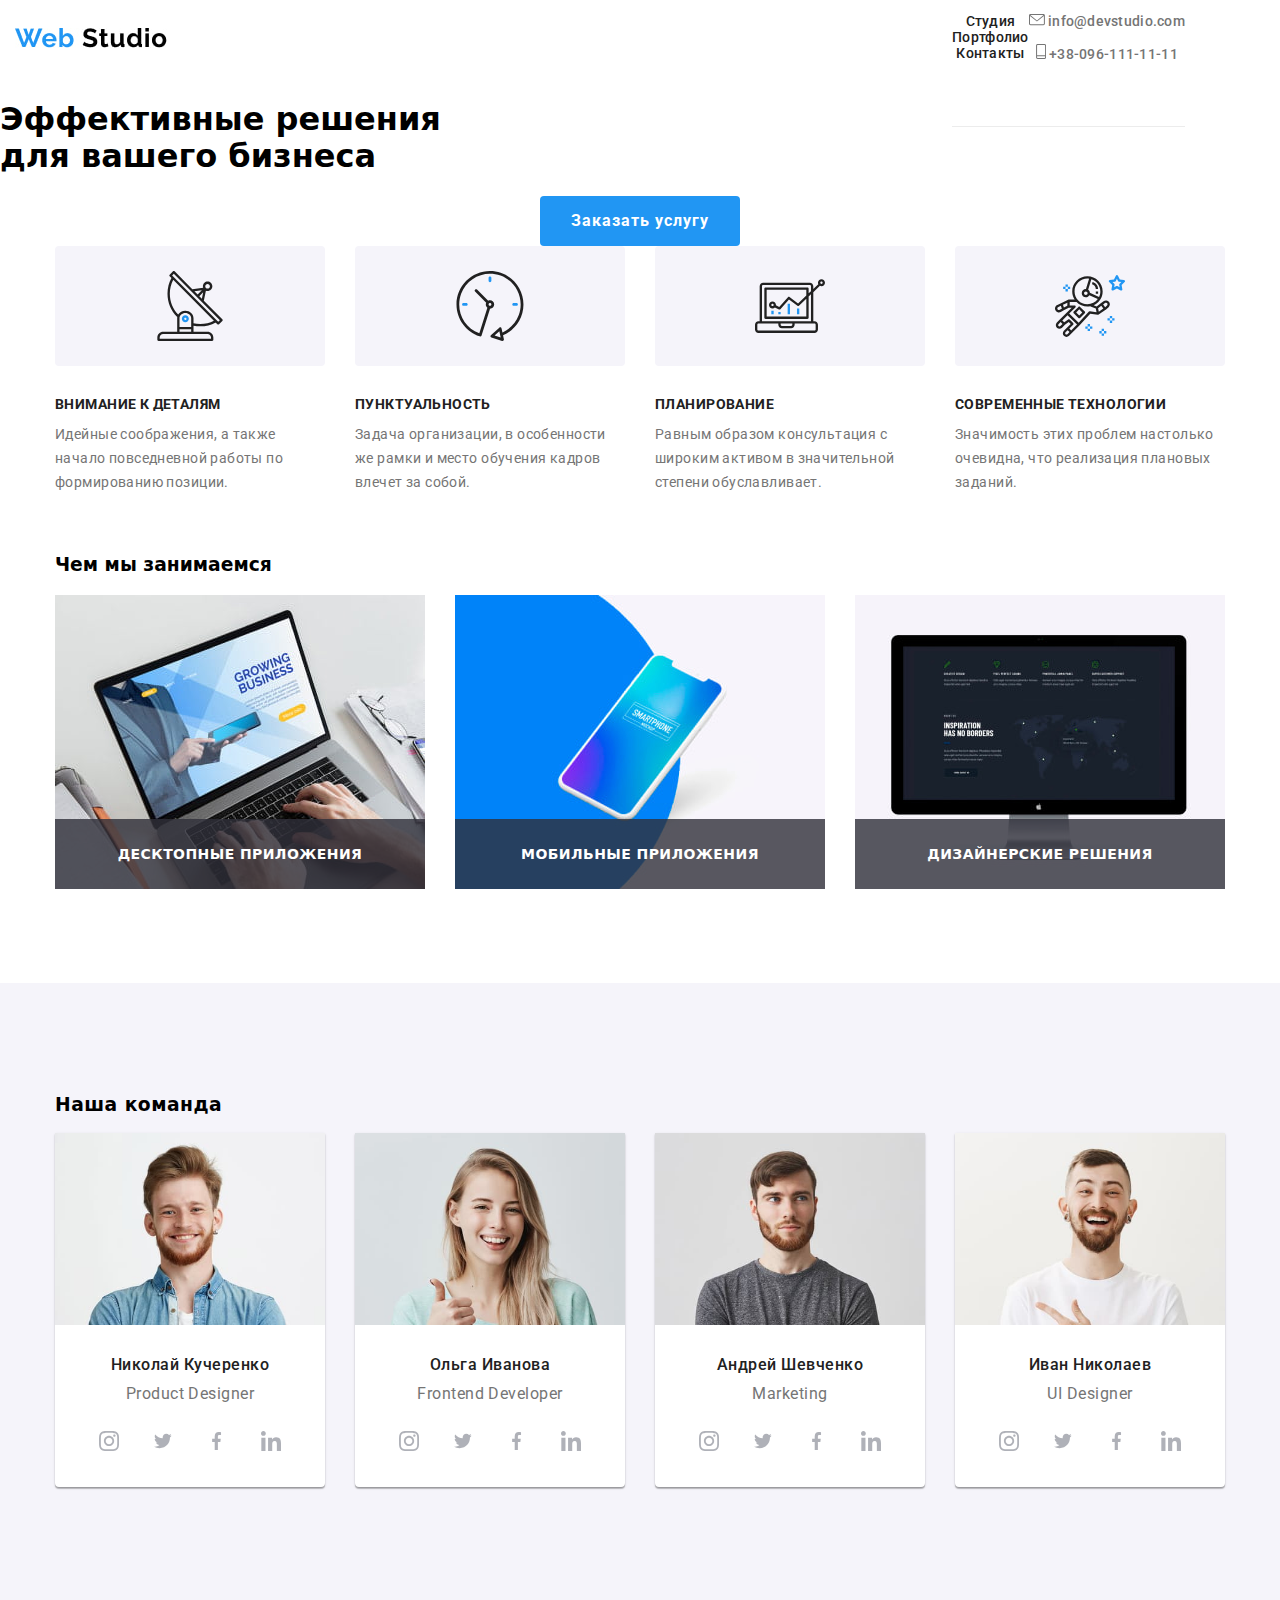
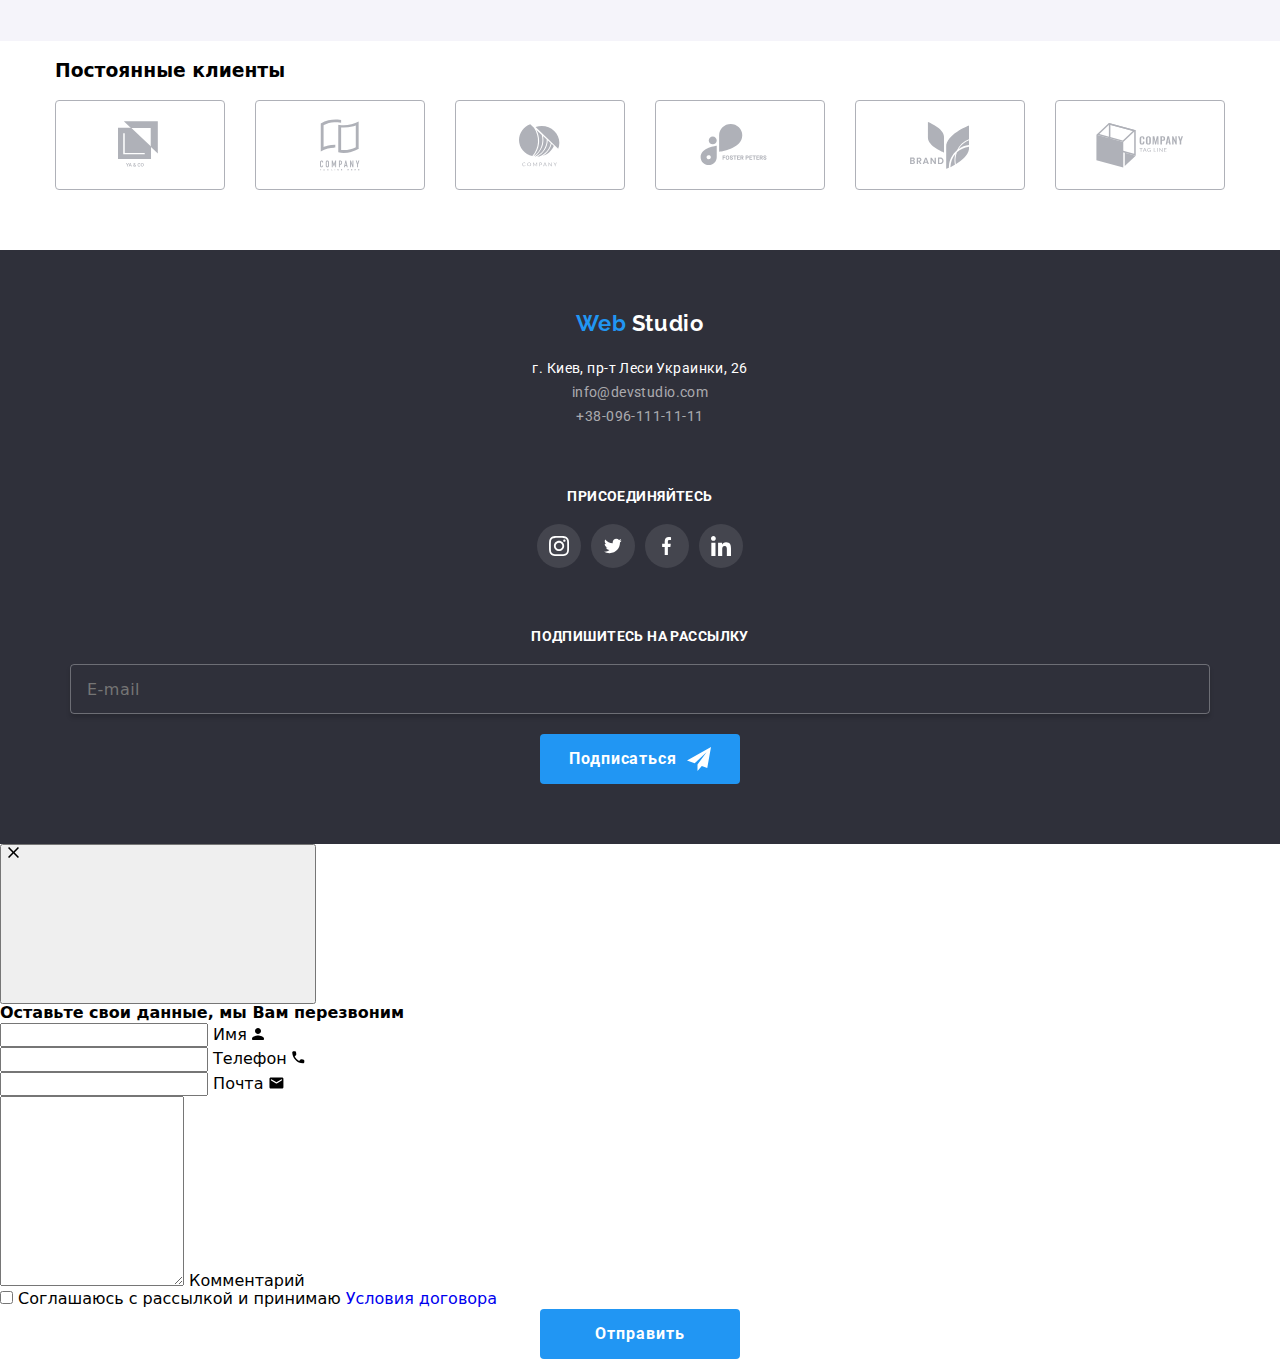
==== index.html @ aab023a5 "скачала и оптимизировала картинки, помучалась над мобильной версией" ====
<!DOCTYPE html>
<html lang="en-ru">
  <head>
    <meta charset="UTF-8" />
    <meta name="viewport" content="width=device-width, initial-scale=1.0" />
    <title>Document</title>
    <link href="https://fonts.googleapis.com/css2?family=Raleway:wght@700&family=Roboto:wght@400;500;700;900&display=swap" rel="stylesheet" />
    <link rel="stylesheet" href="https://cdnjs.cloudflare.com/ajax/libs/modern-normalize/0.7.0/modern-normalize.min.css" />

    <!-- <link rel="stylesheet" href="./css/styles.css" /> -->
    <link rel="stylesheet" href="./css/main.min.css" />
    <link rel="stylesheet" href="./images/sprite.svg" />
  </head>

  <body>
    <header class="header">
      <div class="header-container">
        <a href="#"><img src="./images/WebStudio.jpg" class="logo-link" alt="Web Studio" /></a>

        <button type="button" class="mobile-menu-button" aria-expanded="false" aria-controls="nav-address-container" data-menu-button>
          <svg width="40" height="40" aria-label="Переключатель мобильного меню">
            <use class="icon-menu" href="./images/sprite.svg#icon-menu"></use>
            <use class="icon-cross" href="./images/sprite.svg#icon-cross"></use>
          </svg>
        </button>

        <div class="nav-address-container" id="nav-address-container" data-menu>
          <nav class="site-nav-container">
            <ul class="site-nav-list">
              <li class="site-nav-item"><a href="./index.html" class="site-nav-link">Студия</a></li>
              <li class="site-nav-item"><a href="./portfolio.html" class="site-nav-link">Портфолио</a></li>
              <li class="site-nav-item"><a href="#" class="site-nav-link">Контакты</a></li>
            </ul>
          </nav>

          <address class="header-address-container">
            <ul class="header-address-list">
              <li class="header-address-item">
                <a class="header-address-link" href="#mailto:info@devstudio.com">
                  <svg class="header-address-icon envelope" width="16px" height="12px">
                    <use href="./images/sprite.svg#icon-envelope"></use>
                  </svg>
                  info@devstudio.com
                </a>
              </li>
              <li class="header-address-item">
                <a class="header-address-link" href="#tel:+380961111111">
                  <svg class="header-address-icon phone" width="10px" height="15px">
                    <use href="./images/sprite.svg#icon-phone"></use>
                  </svg>
                  +38-096-111-11-11
                </a>
              </li>
            </ul>
          </address>
        </div>
      </div>
    </header>

    <main>
      <section class="hero-section">
        <div class="hero-container">
          <h1 class="hero-title" lang="ru">
            Эффективные решения <br />
            для вашего бизнеса
          </h1>
          <button class="order-button" type="button" data-modal-open>Заказать услугу</button>
        </div>
      </section>

      <section class="features-section">
        <div class="features-container">
          <ul class="features-list">
            <!-- <li class="feachers-item icon-antenna"> -->
            <li class="feachers-item">
              <div class="feachers-icon-container">
                <svg class="feachers-icon">
                  <use class="feachers-svg" href="./images/sprite.svg#icon-antenna"></use>
                </svg>
              </div>
              <h2 class="features-title">Внимание к деталям</h2>
              <p class="features-text">
                Идейные соображения, а также начало повседневной работы по формированию позиции.
              </p>
            </li>

            <!-- <li class="feachers-item icon-clock"> -->
            <li class="feachers-item">
              <div class="feachers-icon-container">
                <svg class="feachers-icon">
                  <use class="feachers-svg" href="./images/sprite.svg#icon-clock"></use>
                </svg>
              </div>
              <h2 class="features-title">Пунктуальность</h2>
              <p class="features-text">
                Задача организации, в особенности же рамки и место обучения кадров влечет за собой.
              </p>
            </li>

            <!-- <li class="feachers-item icon-diagram"> -->
            <li class="feachers-item">
              <div class="feachers-icon-container">
                <svg class="feachers-icon">
                  <use class="feachers-svg" href="./images/sprite.svg#icon-diagram"></use>
                </svg>
              </div>
              <h2 class="features-title">Планирование</h2>
              <p class="features-text">
                Равным образом консультация с широким активом в значительной степени обуславливает.
              </p>
            </li>

            <!-- <li class="feachers-item icon-astronaut"> -->
            <li class="feachers-item">
              <div class="feachers-icon-container">
                <svg class="feachers-icon">
                  <use class="feachers-svg" href="./images/sprite.svg#icon-astronaut"></use>
                </svg>
              </div>
              <h2 class="features-title">Современные технологии</h2>
              <p class="features-text">
                Значимость этих проблем настолько очевидна, что реализация плановых заданий.
              </p>
            </li>
          </ul>
        </div>
      </section>

      <section class="doings-section">
        <div class="doings-container">
          <h3 class="page-title">Чем мы занимаемся</h3>
          <ul class="doings-list">
            <li class="doings-card">
              <img class="doings-image" src="./images/desctope.jpg" alt="" width="370" height="294" />
              <h4 class="doings-text">Десктопные приложения</h4>
            </li>

            <li class="doings-card">
              <img class="doings-image" src="./images/mobile.jpg" alt="" width="370" height="294" />
              <h4 class="doings-text">Мобильные приложения</h4>
            </li>

            <li class="doings-card">
              <img class="doings-image" src="./images/designer.jpg" alt="" width="370" height="294" />
              <h4 class="doings-text">Дизайнерские решения</h4>
            </li>
          </ul>
        </div>
      </section>

      <section class="team-section">
        <div class="team-container">
          <h3 class="page-title">Наша команда</h3>

          <ul class="team-list">
            <li class="emploee-card">
              <img
                class="emploee-image"
                srcset="./images/John-mobile1x.jpg 1x, ./images/John-mobile2x.jpg 2x"
                src="./images/John-mobile1x.jpg"
                alt="John_Smith"
              />
              <h4 class="emploee-name">Николай Кучеренко</h4>
              <p class="emploee-position">Product Designer</p>

              <ul class="emploee-social-list">
                <li class="emploee-social-item">
                  <a class="emploee-social-link" href="#">
                    <svg class="emploee-social-icon" width="20px" height="20px">
                      <use href="./images/sprite.svg#icon-instagram"></use>
                    </svg>
                  </a>
                </li>

                <li class="emploee-social-item">
                  <a class="emploee-social-link" href="#">
                    <svg class="emploee-social-icon" width="20px" height="16px">
                      <use href="./images/sprite.svg#icon-twitter"></use>
                    </svg>
                  </a>
                </li>

                <li class="emploee-social-item">
                  <a class="emploee-social-link" href="#">
                    <svg class="emploee-social-icon" width="10px" height="20px">
                      <use href="./images/sprite.svg#icon-facebook"></use>
                    </svg>
                  </a>
                </li>

                <li class="emploee-social-item">
                  <a class="emploee-social-link" href="#">
                    <svg class="emploee-social-icon" width="20px" height="20px">
                      <use href="./images/sprite.svg#icon-linkedin"></use>
                    </svg>
                  </a>
                </li>
              </ul>
            </li>

            <li class="emploee-card">
              <img
                class="emploee-image"
                srcset="./images/Marta-mobile1x.jpg 1x, ./images/Marta-mobile2x.jpg 2x"
                src="./images/Marta-mobile1x.jpg"
                alt="Marta_Stewart"
              />
              <h4 class="emploee-name">Ольга Иванова</h4>
              <p class="emploee-position">Frontend Developer</p>

              <ul class="emploee-social-list">
                <li class="emploee-social-item">
                  <a class="emploee-social-link" href="#">
                    <svg class="emploee-social-icon" width="20px" height="20px">
                      <use href="./images/sprite.svg#icon-instagram"></use>
                    </svg>
                  </a>
                </li>

                <li class="emploee-social-item">
                  <a class="emploee-social-link" href="#">
                    <svg class="emploee-social-icon" width="20px" height="16px">
                      <use href="./images/sprite.svg#icon-twitter"></use>
                    </svg>
                  </a>
                </li>

                <li class="emploee-social-item">
                  <a class="emploee-social-link" href="#">
                    <svg class="emploee-social-icon" width="10px" height="20px">
                      <use href="./images/sprite.svg#icon-facebook"></use>
                    </svg>
                  </a>
                </li>

                <li class="emploee-social-item">
                  <a class="emploee-social-link" href="#">
                    <svg class="emploee-social-icon" width="20px" height="20px">
                      <use href="./images/sprite.svg#icon-linkedin"></use>
                    </svg>
                  </a>
                </li>
              </ul>
            </li>

            <li class="emploee-card">
              <img
                class="emploee-image"
                srcset="./images/Robert-mobile1x.jpg 1x, ./images/Robert-mobile2x.jpg 2x"
                src="./images/Robert-mobile1x.jpg"
                alt="Robert_Jakis"
              />
              <h4 class="emploee-name">Андрей Шевченко</h4>
              <p class="emploee-position">Marketing</p>

              <ul class="emploee-social-list">
                <li class="emploee-social-item">
                  <a class="emploee-social-link" href="#">
                    <svg class="emploee-social-icon" width="20px" height="20px">
                      <use href="./images/sprite.svg#icon-instagram"></use>
                    </svg>
                  </a>
                </li>

                <li class="emploee-social-item">
                  <a class="emploee-social-link" href="#">
                    <svg class="emploee-social-icon" width="20px" height="16px">
                      <use href="./images/sprite.svg#icon-twitter"></use>
                    </svg>
                  </a>
                </li>

                <li class="emploee-social-item">
                  <a class="emploee-social-link" href="#">
                    <svg class="emploee-social-icon" width="10px" height="20px">
                      <use href="./images/sprite.svg#icon-facebook"></use>
                    </svg>
                  </a>
                </li>

                <li class="emploee-social-item">
                  <a class="emploee-social-link" href="#">
                    <svg class="emploee-social-icon" width="20px" height="20px">
                      <use href="./images/sprite.svg#icon-linkedin"></use>
                    </svg>
                  </a>
                </li>
              </ul>
            </li>

            <li class="emploee-card">
              <img
                class="emploee-image"
                srcset="./images/Martin-mobile1x.jpg 1x, ./images/Martin-mobile2x.jpg 2x"
                src="./images/Martin-mobile1x.jpg"
                alt="Martin_Doe"
              />
              <h4 class="emploee-name">Иван Николаев</h4>
              <p class="emploee-position">UI Designer</p>

              <ul class="emploee-social-list">
                <li class="emploee-social-item">
                  <a class="emploee-social-link" href="#">
                    <svg class="emploee-social-icon" width="20px" height="20px">
                      <use href="./images/sprite.svg#icon-instagram"></use>
                    </svg>
                  </a>
                </li>

                <li class="emploee-social-item">
                  <a class="emploee-social-link" href="#">
                    <svg class="emploee-social-icon" width="20px" height="16px">
                      <use href="./images/sprite.svg#icon-twitter"></use>
                    </svg>
                  </a>
                </li>

                <li class="emploee-social-item">
                  <a class="emploee-social-link" href="#">
                    <svg class="emploee-social-icon" width="10px" height="20px">
                      <use href="./images/sprite.svg#icon-facebook"></use>
                    </svg>
                  </a>
                </li>

                <li class="emploee-social-item">
                  <a class="emploee-social-link" href="#">
                    <svg class="emploee-social-icon" width="20px" height="20px">
                      <use href="./images/sprite.svg#icon-linkedin"></use>
                    </svg>
                  </a>
                </li>
              </ul>
            </li>
          </ul>
        </div>
      </section>

      <section class="customers-section">
        <div class="customers-container">
          <h3 class="page-title">Постоянные клиенты</h3>

          <ul class="customers-list">
            <li class="customers-item">
              <a class="customers-link" href="">
                <svg class="customers-icon" width="44px" height="49px">
                  <use href="./images/sprite.svg#icon-logo1"></use>
                </svg>
              </a>
            </li>

            <li class="customers-item">
              <a class="customers-link" href="">
                <svg class="customers-icon" width="40px" height="52px">
                  <use href="./images/sprite.svg#icon-logo2"></use>
                </svg>
              </a>
            </li>

            <li class="customers-item">
              <a class="customers-link" href="">
                <svg class="customers-icon" width="41px" height="43px">
                  <use href="./images/sprite.svg#icon-logo3"></use>
                </svg>
              </a>
            </li>

            <li class="customers-item">
              <a class="customers-link" href="">
                <svg class="customers-icon" width="80px" height="42px">
                  <use href="./images/sprite.svg#icon-logo4"></use>
                </svg>
              </a>
            </li>

            <li class="customers-item">
              <a class="customers-link" href="">
                <svg class="customers-icon" width="59px" height="47px">
                  <use href="./images/sprite.svg#icon-logo5"></use>
                </svg>
              </a>
            </li>

            <li class="customers-item">
              <a class="customers-link" href="">
                <svg class="customers-icon" width="88px" height="45px">
                  <use href="./images/sprite.svg#icon-logo6"></use>
                </svg>
              </a>
            </li>
          </ul>
        </div>
      </section>
    </main>

    <footer class="footer-section">
      <div class="footer-container">
        <div class="footer-logo">
          <span class="web-footer">Web</span>
          <span class="studio-footer">Studio</span>
        </div>

        <address class="footer-address">
          <ul class="footer-address-container">
            <li footer-address-item><span class="location"> г. Киев, пр-т Леси Украинки, 26 </span></li>
            <li footer-address-item><a class="footer-address-link" href="#mailto:info@devstudio.com">info@devstudio.com</a></li>
            <li footer-address-item><a class="footer-address-link" href="#tel:+380961111111">+38-096-111-11-11</a></li>
          </ul>
        </address>

        <div class="join-us-container">
          <p class="join-text">Присоединяйтесь</p>

          <ul class="join-social-list">
            <li class="join-social-item">
              <a class="join-social-link" href="#">
                <svg class="join-social-icon" width="20px" height="20px">
                  <use href="./images/sprite.svg#icon-instagram"></use>
                </svg>
              </a>
            </li>

            <li class="join-social-item">
              <a class="join-social-link" href="#">
                <svg class="join-social-icon" width="20px" height="16px">
                  <use href="./images/sprite.svg#icon-twitter"></use>
                </svg>
              </a>
            </li>

            <li class="join-social-item">
              <a class="join-social-link" href="#">
                <svg class="join-social-icon" width="10px" height="20px">
                  <use href="./images/sprite.svg#icon-facebook"></use>
                </svg>
              </a>
            </li>

            <li class="join-social-item">
              <a class="join-social-link" href="#">
                <svg class="join-social-icon" width="20px" height="20px">
                  <use href="./images/sprite.svg#icon-linkedin"></use>
                </svg>
              </a>
            </li>
          </ul>
        </div>

        <form class="subscribe-form">
          <p class="subscribe-text">Подпишитесь на рассылку</p>
          <div class="subscribe-container">
            <input class="subscribe-input" type="email" name="mail" placeholder="E-mail" />
            <button class="subscribe-button" type="submit">
              Подписаться
              <svg class="icon-send" width="24px" height="24px">
                <use href="./images/sprite.svg#icon-iconsend"></use>
              </svg>
            </button>
          </div>
        </form>
      </div>
    </footer>

    <div class="backdrop is-hidden" data-modal>
      <form class="popup">
        <button class="popup-close" data-modal-close>
          <svg class="popup-close-icon">
            <use href="./images/sprite.svg#icon-close-black"></use>
          </svg>
        </button>

        <div class="popup-title"><b>Оставьте свои данные, мы Вам перезвоним</b></div>

        <div class="popup-field">
          <!-- for="name" для id="name" -->
          <input class="popup-field-input" type="text" name="name" id="name" placeholder=" " />
          <label class="popup-field-label" for="name">Имя</label>

          <svg class="popup-icon" version="1.1" xmlns="http://www.w3.org/2000/svg" width="12" height="12" viewBox="0 0 32 32">
            <title>person</title>
            <path
              d="M16 16c4.418 0 8-3.582 8-8s-3.582-8-8-8v0c-4.418 0-8 3.582-8 8s3.582 8 8 8v0zM16 20c-5.339 0-16 2.68-16 8v2c0 1.099 0.901 2 2 2h28c1.099 0 2-0.901 2-2v-2c0-5.32-10.661-8-16-8z"
            ></path>
          </svg>
        </div>

        <div class="popup-field">
          <input class="popup-field-input" type="tel" name="telephone" id="telephone" placeholder=" " />
          <label class="popup-field-label" for="telephone">Телефон</label>

          <svg class="popup-icon" version="1.1" xmlns="http://www.w3.org/2000/svg" width="13" height="13" viewBox="0 0 32 32">
            <title>telephone</title>
            <path
              d="M27.419 20.853l-4.201-0.48c-0.116-0.014-0.25-0.023-0.385-0.023-0.909 0-1.732 0.369-2.328 0.964l-3.045 3.045c-4.718-2.435-8.467-6.185-10.835-10.764l-0.065-0.139 3.063-3.056c0.597-0.596 0.966-1.42 0.966-2.33 0-0.135-0.008-0.268-0.024-0.399l0.002 0.016-0.48-4.169c-0.199-1.655-1.595-2.926-3.287-2.926-0.001 0-0.003 0-0.004 0h-2.864c-1.87-0.005-3.424 1.55-3.31 3.417 0.878 14.126 12.174 25.408 26.286 26.286 1.867 0.114 3.424-1.44 3.424-3.31v-2.862c0-0.005 0-0.010 0-0.016 0-1.681-1.266-3.067-2.897-3.256l-0.015-0.001z"
            ></path>
          </svg>
        </div>

        <div class="popup-field">
          <input class="popup-field-input" type="email" name="mail" id="mail" placeholder=" " />
          <label class="popup-field-label" for="mail">Почта</label>

          <svg class="popup-icon" version="1.1" xmlns="http://www.w3.org/2000/svg" width="15" height="12" viewBox="0 0 43 32">
            <title>post</title>
            <path
              d="M37.333 0h-32c-2.2 0-3.981 1.8-3.981 4l-0.019 24c0 2.2 1.8 4 4 4h32c2.2 0 4-1.8 4-4v-24c0-2.2-1.8-4-4-4zM36.533 8.501l-14.139 8.837c-0.302 0.188-0.668 0.3-1.060 0.3s-0.758-0.112-1.069-0.305l0.009 0.005-14.141-8.84c-0.503-0.301-0.835-0.843-0.835-1.463 0-0.938 0.761-1.699 1.699-1.699 0.349 0 0.673 0.105 0.943 0.285l-0.006-0.004 13.4 8.381 13.4-8.381c0.264-0.176 0.588-0.282 0.937-0.282 0.938 0 1.699 0.761 1.699 1.699 0 0.62-0.332 1.162-0.828 1.459l-0.008 0.004z"
            ></path>
          </svg>
        </div>

        <div class="popup-field">
          <textarea class="popup-field-textarea" name="comment" id="comment" rows="10" placeholder=" "></textarea>
          <label class="textarea-field-label" for="comment">Комментарий</label>
        </div>

        <!-- 
          <div class="accept-conditions">
            <input class="accept-conditions-box" type="checkbox" name="accept-mailing" id="popup-checkbox" />
            <label class="accept-conditions-text" for="popup-checkbox">Соглашаюсь с рассылкой и принимаю <a class="conditions-text" href="#">Условия договора</a></label>
          </div>
           -->

        <div class="accept-conditions">
          <label class="accept-conditions-checkbox">
            <input class="accept-conditions-box visually-hidden" type="checkbox" name="accept-mailing" />
            <span class="accept-conditions-text">Соглашаюсь с рассылкой и принимаю</span>
            <a class="conditions-text" href="#">Условия договора</a>
          </label>
        </div>

        <button class="popup-send-button" type="submit" data-modal-close>Отправить</button>
      </form>
    </div>

    <script src="./js/modal.js"></script>
    <script src="./js/menu.js"></script>
  </body>
</html>
---- css/styles.css ----
:root {
  --title-text-color: #212121;
  --primary-text-color: #757575;
  --aditional-text-color: #ffffff;
  --accent-color: #2196f3;
  --section-background-color: #f5f4fa;
  --icon-color: #afb1b8;
  --doings-bacground-color: rgba(47, 48, 58, 0.8);
  --portfolio-bacground-color: rgba(33, 150, 243, 0.9);

  --font-main: Roboto, sans-serif;
  --logo-font: Raleway, sans-serif;
}

body {
  align-items: center;
  justify-content: center;
}

main {
  font-family: var(--font-main);
}

ul {
  list-style: none;
  text-decoration-line: none;
  padding: 0px;
  margin: 0px;
}

a {
  margin: 0px;

  text-decoration-line: none;
  text-decoration: none;
  color: var(--aditional-text-color);
}

h1,
h2,
h3,
h4,
h5,
h6 {
  margin: 0px;
}

p {
  margin: 0px;
}

.visually-hidden {
  position: absolute;
  width: 1px;
  height: 1px;
  margin: -1px;
  border: 0px;
  padding: 0px;
  clip: rect(0 0 0 0);
  overflow: hidden;
}

/* top line, header */

/* .header { */
  /* font-family: var(--font-main); */
  /* font-style: normal; */
  /* font-weight: 500; */
  /* font-size: 14px; */
  /* line-height: 16px; */
  /* letter-spacing: 0.02em; */
/* } */

/* временно, пока не узнаю, как подчеркивание ставить*/
.portfolio {
  outline: 1px solid var(--section-background-color);
}

/* .header-container { */
  /* width: 1200px; */
  /* height: 80px; */
/*  */
  /* display: flex; */
  /* align-items: center; */
/*  */
  /* margin-bottom: 0px; */
  /* margin-left: auto; */
  /* margin-right: auto; */
/*  */
  /* padding-left: 15px; */
  /* padding-right: 15px; */
/* } */

/* .logo-link { */
  /* display: flex; */
/*  */
  /* padding-top: 24px; */
  /* padding-bottom: 25px; */
/* } */
/*  */
/* .site-nav { */
  /* display: flex; */
/*  */
  /* margin-left: 85px; */
/* } */

/* .site-nav .site-nav-item + .site-nav-item { */
  /* margin-left: 50px; */
/* } */

/* -----ещё можно было сделать так:-----
.site-nav .site-nav-item:not(:last-child) {
  margin-right: 50px;
}
-----или так:-----
.site-nav-item {
margin-right: 50px;
}
.site-nav .site-nav-item:last-child {
  margin-right: 0px;
}
*/

/* .site-nav .site-nav-link { */
  /* display: flex; */
/*  */
  /* padding-top: 32px; */
  /* padding-bottom: 32px; */
/*  */
  /* color: var(--title-text-color); */
  /* text-decoration-line: none; */
/*  */
  /* transition: color 250ms cubic-bezier(0.4, 0, 0.2, 1); */
/* } */
/*  */
/* .site-nav .site-nav-link:hover, */
/* .site-nav .site-nav-link:focus { */
  /* color: var(--accent-color); */
/* } */
/*  */

/* .site-nav .site-nav-link-current { */
  /* position: relative; */
  /* display: flex; */
/*  */
  /* padding-top: 32px; */
  /* padding-bottom: 32px; */
/*  */
  /* color: var(--accent-color); */
  /* text-decoration-line: none; */
  /* transition: color 250ms cubic-bezier(0.4, 0, 0.2, 1); */
/* } */
/*  */
/* .site-nav-link-current::after { */
  /* content: ''; */
/*  */
  /* position: absolute; */
  /* left: 0; */
  /* bottom: 0; */
/*  */
  /* display: block; */
  /* width: 100%; */
  /* height: 4px; */
/*  */
  /* background-color: var(--accent-color); */
  /* border-radius: 2px; */
/*  */
  /* animation-name: current-underline; */
  /* animation-duration: 2s; */
  /* animation-timing-function: ease-in-out; */
  /* animation-iteration-count: 1; */
  /* animation-direction: alternate; */
  /* animation-delay: 0s; */
  /* animation-fill-mode: forwards; */
/*  */
  /* /* можно всё в одной строке указать: */
  /* animation: current-underline 3s ease-in-out 0s infinite normal forwards; */ */
/* } */
/*  */
/* @keyframes current-underline { */
  /* from { */
    /* width: 0%; */
  /* } */
  /* to { */
    /* width: 100%; */
  /* } */
/* } */
/*  */
/* .header-address-container {
  display: flex;

  margin-left: auto;

  padding-top: 32px;
  padding-bottom: 32px;
}

.header-address-list {
  display: flex;
}

.header-address-item {
  display: flex;
  align-items: center;
  justify-content: center;

  margin: 0px;

  font-style: normal;
  font-family: var(--primary-text-color);
}

.header-address-icon .envelope {
  display: flex;
  align-items: center;
  justify-content: center;

  margin-right: 10px;
}

.header-address-icon .phone {
  display: flex;
  align-items: center;
  justify-content: center;

  margin-left: 30px;
  margin-right: 10px;
}


.header-address-link {
  display: flex;
  align-items: center;
  justify-content: center;

  fill: var(--primary-text-color);
  color: var(--primary-text-color);
  text-decoration-line: none;
  font-style: normal;
  cursor: pointer;

  transition: color 250ms cubic-bezier(0.4, 0, 0.2, 1), fill 250ms cubic-bezier(0.4, 0, 0.2, 1);

  /*
  transition-property: color;
  transition-duration: 250ms;
  transition-timing-function: cubic-bezier(0.4, 0, 0.2, 1);
  */
/*    */
/* } */
/*  */
/* .header-address-link:hover, */
/* .header-address-link:focus { */
  /* fill: var(--accent-color); */
  /* color: var(--accent-color); */
/* } */ 

/* main */
/*section order*/
/* 
.hero-section {
  max-width: 1600px;
  min-height: 600px;

  background-image: linear-gradient(to right, rgba(47, 48, 58, 0.8), rgba(47, 48, 58, 0.8)), url(../images/header.jpg);
  background-repeat: no-repeat;
  background-position: center;
  background-size: cover;

  margin-left: auto;
  margin-right: auto;
  margin-bottom: 94px;
} */
/* 
.hero-container {
  width: 1200px;

  display: block;
  align-items: center;
  text-align: center;

  margin-left: auto;
  margin-right: auto;
  margin-top: 0px;
  margin-bottom: 94px;

  padding-top: 200px;
  padding-bottom: 200px;
  padding-left: 15px;
  padding-right: 15px;
} */
/* 
.hero-title {
  margin-top: 0px;
  margin-bottom: 30px;

  color: var(--aditional-text-color);
  font-weight: 900;
  font-size: 44px;
  line-height: 60px;
  letter-spacing: 0.06em;
  text-transform: uppercase;
}

.order-button {
  display: flex;
  align-items: center;
  justify-content: center;

  width: 200px;
  height: 50px;

  margin-left: auto;
  margin-right: auto;

  color: #ffffff;
  background-color: var(--accent-color);
  border-radius: 4px;
  cursor: pointer;
  border-color: transparent;

  font-family: var(--font-main);
  font-style: normal;
  font-weight: bold;
  font-size: 16px;
  line-height: 30px;
  letter-spacing: 0.06em;
  text-decoration: none;
}

.order-button:hover,
.order-button:focus {
  outline: none;
  box-shadow: 0px 4px 4px rgba(0, 0, 0, 0.15);
} */

/*section features*/
/* 
.features-container {
  width: 1200px;

  display: flex;
  align-items: center;
  flex-wrap: wrap;

  margin-left: auto;
  margin-right: auto;
  margin-top: 0px;
  margin-bottom: 94px;

  padding-left: 15px;
  padding-right: 15px;
}

.features-list {
  display: inline-flex;
  flex-wrap: wrap;

  margin-top: 0px;
  margin-bottom: 30px;
}

.features-list .feachers-item + .feachers-item {
  margin-left: 30px;
}

.feachers-item {
  display: block;
  align-items: center;
  width: 270px;
} */
/* 
.feachers-icon-container {
  display: flex;
  align-items: center;
  justify-content: center;

  height: 120px;
  width: 270px;

  margin-top: 0px;
  margin-bottom: 30px;

  border-radius: 4px;
  background-position: center;
  background-color: var(--section-background-color);
}

.feachers-icon {
  width: 70px;
  height: 70px;

  display: flex;
  align-items: center;
  justify-content: center;
  background-color: transparent; */

  /*
  transform: translate3d(0px, 0px, 0px) 5000ms cubic-bezier(.52,.23,.18,.84);
  transition: transform;
  */
/* } */

/*
.feachers-icon:hover {
  transform: translate3d(20px, -20px, 50px);
}
*/

/*
-----Альтернативный способ вставить картинку перед текстом через псевдокласс:----
.feachers-item::before {
  display: block;

  height: 120px;
  width: 270px;

  margin-top: 0px;
  margin-bottom: 30px;

  border-radius: 4px;
  content: '';
  background-size: initial;
  background-repeat: no-repeat;
  background-position: center;
  background-color: var(--section-background-color);
}
.icon-antenna::before {
  background-image: url(../images/1antenna.svg);
}
.icon-clock::before {
  background-image: url(../images/2clock.svg);
}
.icon-diagram::before {
  background-image: url(../images/3diagram.svg);
}
.icon-astronaut::before {
  background-image: url(../images/4astronaut.svg);
}
*/
/* 
.features-title {
  margin-top: 0px;
  margin-bottom: 10px;

  color: var(--title-text-color);
  font-style: normal;
  font-weight: bold;
  font-size: 14px;
  line-height: 16px;
  letter-spacing: 0.03em;
  text-transform: uppercase;
}

.features-text {
  margin: 0px;

  color: var(--primary-text-color);
  font-style: normal;
  font-weight: normal;
  font-size: 14px;
  line-height: 24px;
  letter-spacing: 0.03em;
  /* or 171% */
/* } */ 

/*What we do*/
/* 
.page-title {
  margin-top: 0px;
  margin-bottom: 50px;

  text-align: center;
  color: var(--title-text-color);
  font-style: normal;
  font-weight: bold;
  font-size: 36px;
  line-height: 42px;
  letter-spacing: 0.03em;
} */
/* 
.doings-container {
  width: 1200px;

  align-items: center;

  margin-left: auto;
  margin-right: auto;
  margin-top: 0px;
  margin-bottom: 94px;

  padding-left: 15px;
  padding-right: 15px;
}

.doings-list {
  display: flex;

  margin: 0px;
}

.doings-list .doings-card + .doings-card {
  margin-left: 30px;
} */
/* 
.doings-card {
  position: relative;

  display: flex;
  align-items: center;
  justify-content: center;
}

.doings-image {
  margin: 0px;
}

.doings-text {
  display: flex;
  text-align: center;
  justify-content: center;
  align-items: center;

  position: absolute;
  width: 100%;
  height: 70px;
  bottom: 0%;

  margin: 0px; */

  /* если убрать фиксированную высоту, тогда:
  padding-top: 27px; 
  padding-bottom: 27px; */
/* 
  background-color: var(--doings-bacground-color);
  color: white;

  font-style: normal;
  font-weight: bold;
  font-size: 14px;
  line-height: 16px;
  text-align: center;
  letter-spacing: 0.03em;
  text-transform: uppercase;
} */

/*Our team*/
/* 
.team-section {
  display: flex;
  align-items: center;
  justify-content: center;
  flex-wrap: wrap;

  margin-top: 0px;
  margin-bottom: 94px;

  padding-top: 94px;
  padding-bottom: 94px;

  background-color: #f5f4fa;
} */
/* 
.team-container {
  width: 1200px;

  display: block;
  align-items: center;
  justify-content: center;
  flex-wrap: wrap;

  margin-left: auto;
  margin-right: auto;

  padding-left: 15px;
  padding-right: 15px;

  font-style: normal;
  font-size: 16px;
  line-height: 19px;

  letter-spacing: 0.03em;
} */
/* 
.team-list {
  display: flex;
  align-items: center;
  justify-content: center;

  margin: 0px;
} */
/* 
.emploee-card {
  display: block;
  align-items: center;
  justify-content: center;

  background-color: var(--aditional-text-color);
  border-radius: 0px 0px 4px 4px;
}

.emploee-card:hover,
.emploee-card:focus {
  box-shadow: 0px 2px 1px rgba(0, 0, 0, 0.2), 0px 1px 1px rgba(0, 0, 0, 0.14), 0px 1px 3px rgba(0, 0, 0, 0.12);
} */
/* 
.team-list .emploee-card + .emploee-card {
  margin-left: 30px;
} */
/* 
.emploee-image {
  display: flex;

  margin-top: 0px;
  margin-bottom: 30px;
}

.emploee-name {
  margin-top: 0px;
  margin-bottom: 10px;

  color: var(--title-text-color);
  font-weight: 500;
  text-align: center;
}

.emploee-position {
  margin-top: 0px;
  margin-bottom: 16px;

  color: var(--primary-text-color);
  text-align: center;
  font-weight: normal;
} */

/* .emploee-social {
  display: flex;
  align-items: center;
  justify-content: center;
} */

/*
.emploee-social-link a {
  color: var(--aditional-text-color);
}
*/
/* 
.emploee-social-link {
  width: 44px;
  height: 44px;

  display: flex;
  align-items: center;
  justify-content: center;

  margin-top: 0px;
  margin-bottom: 24px;

  color: var(--primary-text-color);
  border-radius: 50%;

  transition: background-color 250ms cubic-bezier(0.4, 0, 0.2, 1);
}

.emploee-social-link:hover,
.emploee-social-link:focus {
  background-color: var(--accent-color);
}

.emploee-social-link:hover svg,
.emploee-social-link:focus svg {
  fill: var(--aditional-text-color);
} */
/* 
.emploee-social-icon {
  display: flex;
  align-items: center;
  justify-content: center;

  background-color: transparent;
  fill: var(--icon-color);
  transition: fill 250ms cubic-bezier(0.4, 0, 0.2, 1);
}

.emploee-social-item:not(:first-child) {
  margin-left: 10px;
} */

/*Our customers*/
/* 
.customers-container {
  width: 1200px;

  margin-top: 0px;
  margin-bottom: 94px;
  margin-left: auto;
  margin-right: auto;

  padding-left: 15px;
  padding-right: 15px;
}

.customers-list {
  display: flex;
  align-items: center;
  justify-content: center;

  margin: 0px;
}

.customers-link {
  width: 170px;
  height: 90px;

  display: flex;
  align-items: center;
  justify-content: center;

  box-sizing: border-box;
  border-radius: 4px;
  border: 1px solid #afb1b8;

  cursor: pointer;

  transition: border-color 250ms cubic-bezier(0.4, 0, 0.2, 1);
}

.customers-link:hover,
.customers-link:focus {
  border-color: var(--accent-color);
}

.customers-link:hover svg,
.customers-link:focus svg {
  fill: var(--accent-color);
}

.customers-icon {
  display: flex;
  align-items: center;
  justify-content: center;

  fill: var(--icon-color);

  transition: fill 250ms cubic-bezier(0.4, 0, 0.2, 1);
}

.customers-item:not(:first-child) {
  margin-left: 30px;
} */

/*Footer*/
/*Address*/
/* 
footer {
  display: block;
  justify-content: center;
  align-items: center;

  padding-top: 45px;
  padding-bottom: 21px;

  background-color: #2f303a;
}

.footer-container {
  width: 1200px;

  display: flex;
  justify-content: center;
  align-items: center;

  margin-left: auto;
  margin-right: auto;

  padding-left: 15px;
  padding-right: 15px;
} */
/* 
.footer-address-container {
  display: block;
  margin-right: auto;
}

.web-footer {
  color: var(--accent-color);
  font-family: var(--logo-font);
  font-style: normal;
  font-weight: bold;
  font-size: 22px;
  line-height: 26px;
  letter-spacing: 0.03em;
} */
/* 
.studio-footer {
  color: var(--aditional-text-color);
  font-family: var(--logo-font);
  font-style: normal;
  font-weight: bold;
  font-size: 22px;
  line-height: 26px;
  letter-spacing: 0.03em;
} */
/* 
.footer-address {
  font-family: var(--font-main);
  font-style: normal;
  font-weight: normal;
  font-size: 14px;
  line-height: 24px;
  letter-spacing: 0.03em;
} */
/* 
.location {
  color: var(--aditional-text-color);
}

.footer-address-link {
  color: rgba(255, 255, 255, 0.6);
  text-decoration-line: none;
}

.join-us {
  display: block;
}

.join-text {
  margin-top: 0px;
  margin-bottom: 20px;

  color: var(--aditional-text-color);
  font-family: var(--font-main);
  font-style: normal;
  font-weight: bold;
  font-size: 14px;
  line-height: 16px;
  letter-spacing: 0.03em;
  text-transform: uppercase;
}

.join-social-container {
  display: flex;
}

.join-social-container a {
  color: var(--aditional-text-color);
}

.join-social-link {
  width: 44px;
  height: 44px;

  display: flex;
  flex-wrap: wrap;
  align-items: center;
  justify-content: center;

  color: var(--aditional-text-color);
  background-color: rgba(255, 255, 255, 0.1);
  text-decoration-line: none;
  border-radius: 200px;
  cursor: pointer;

  transition: background-color 250ms cubic-bezier(0.4, 0, 0.2, 1);
}

.join-social-link:hover,
.join-social-link:focus {
  background-color: var(--accent-color);
}

.join-social-item:not(:first-child) {
  margin-left: 10px;
}

.join-social-icon {
  display: flex;
  justify-content: center;
  align-items: center;
  fill: var(--aditional-text-color);
}

.subscribe-form {
  margin-left: auto;

  align-items: center;
  justify-content: center;
}

.subscribe-text {
  margin-top: 0px;
  margin-bottom: 20px;

  color: var(--aditional-text-color);
  font-family: var(--font-main);
  font-style: normal;
  font-weight: bold;
  font-size: 14px;
  line-height: 16px;
  letter-spacing: 0.03em;
  text-transform: uppercase;
}

.subscribe-container {
  display: inline-flex;
  align-items: center;
  justify-content: center;
}

.subscribe-input {
  width: 358px;
  height: 50px;

  margin-right: 12px;
  padding: 15px 16px;

  border: 1px solid rgba(255, 255, 255, 0.3);
  box-shadow: 0px 4px 4px rgba(0, 0, 0, 0.15);
  border-radius: 4px;

  font-size: 16px;
  line-height: 20px;
  letter-spacing: 0.03em;
  color: rgba(255, 255, 255, 0.6);

  background-color: transparent;
}

.subscribe-input:focus {
  outline: none;
  background-color: var(--section-background-color);
  border-color: var(--accent-color);
}

.subscribe-button {
  display: flex;
  align-items: center;
  justify-content: center;
  text-align: center;

  width: 200px;
  height: 50px;

  padding: 10px 29px;

  color: #ffffff;
  font-family: var(--font-main);
  font-weight: bold;
  font-size: 16px;
  line-height: 30px;
  letter-spacing: 0.06em;
  text-decoration: none;

  background-color: var(--accent-color);
  border-radius: 4px;
  cursor: pointer;
  border-color: transparent;
}

.subscribe-button:focus {
  outline: none;
}

.icon-send {
  display: flex;
  align-items: center;
  text-align: center;
  justify-content: center;

  margin-left: 10px;
} */

/*
.subscribe-button::after {
  content: "";
  width: 24px;
  height: 24px;

  margin-left: 10px;
  background-image: url(../images/iconsend.png);
  background-size: contain;
}
*/

.backdrop {
  position: fixed;
  top: 0px;
  left: 0px;
  /* ----вместо width: 100%; height: 100%; можно задать :----
  bottom: 0px;
  right: 0px;   */
  width: 100%;
  height: 100%;

  padding: 20px;

  background-color: rgba(0, 0, 0, 0.2);

  opacity: 1;
  transition: opacity 250ms cubic-bezier(0.4, 0, 0.2, 1);
}

.backdrop.is-hidden {
  opacity: 0;
  pointer-events: none; /*при скрытом элементе пропускает все клики через|мимо себя*/
}

.popup {
  position: absolute;
  top: 50%;
  left: 50%;

  /* width: 528px; */

  display: block;
  align-items: center;
  justify-content: center;
  text-align: center;

  padding: 40px;

  background-color: #fff;
  box-shadow: 0px 2px 1px rgba(0, 0, 0, 0.2), 0px 1px 1px rgba(0, 0, 0, 0.14), 0px 1px 3px rgba(0, 0, 0, 0.12);
  border-radius: 4px;

  transform: translate(-50%, -50%) scale(1);
  transition: transform 250ms cubic-bezier(0.4, 0, 0.2, 1);
}

/* когда backdrop спрятан, модальное окно тоже спрятано: */
.backdrop.is-hidden .popup {
  transform: translate(-50%, -50%) scale(0.9);
}

.popup-close {
  position: absolute;
  display: flex;
  align-items: center;
  justify-content: center;

  right: 8px;
  top: 8px;

  width: 30px;
  height: 30px;

  padding: 0px;

  border-radius: 50%;
  border: 1px solid rgba(0, 0, 0, 0.1);
  background-color: white;
  cursor: pointer;
}

/* 
  background-image: url(../images/checkbox-close.svg);
  background-repeat: no-repeat;
  background-position: center;
  background-size: inherit;
*/

.popup-close-icon {
  position: absolute;
  display: block;

  width: 11px;
  height: 11px;

  fill: #212121;
}

.popup-close-icon:hover,
.popup-close-icon:focus {
  fill: var(--accent-color);
}

.popup-close:hover,
.popup-close:focus {
  outline: none;
  box-shadow: 0px 4px 4px rgba(0, 0, 0, 0.15);
}

.popup-title {
  display: flex;
  align-items: center;
  justify-content: center;

  width: 100%;

  margin-bottom: 30px;

  font-family: var(--font-main);
  color: var(--title-text-color);
  font-weight: bold;
  font-size: 20px;
  line-height: 23px;
  text-align: center;
  letter-spacing: 0.03em;
}

.popup-field {
  position: relative;

  display: flex;
  flex-direction: column;

  margin-bottom: 28px;
}

.popup-field-input {
  position: relative;
  display: flex;

  align-items: center;
  justify-content: center;
  width: 100%;
  height: 40px;

  padding-top: 12px;
  padding-bottom: 12px;
  padding-left: 42px;
  padding-right: 18px;

  border: 1px solid rgba(33, 33, 33, 0.2);
  border-radius: 4px;

  font: inherit;
  cursor: pointer;
}

.popup-field-input:focus {
  outline: none;
  border-color: var(--accent-color);
}

.popup-field-label {
  position: absolute;

  top: 50%;
  left: 0px;

  transform: translateY(-50%) translateX(40px);
  transition: transform 250ms linear;
  cursor: pointer;

  font-family: var(--font-main);
  font-size: 14px;
  line-height: 16px;
  letter-spacing: 0.01em;
  color: #757575;
}

/* выбрать label, который идёт сразу за input, когда у того не показывается placeholder:
(+ стоит, потому что выбираем label, который стоит после input) */

.popup-field-input:focus ~ .popup-field-label,
.popup-field-input:not(:placeholder-shown) ~ .popup-field-label {
  transform: translateY(-40px) translateX(15px);
  color: var(--accent-color);
}

/* .popup-field-input:placeholder-shown {} */

.popup-field-textarea {
  position: relative;
  display: flex;

  align-items: center;
  justify-content: center;
  width: 100%;
  height: 120px;
  resize: none;

  margin-bottom: 20px;
  padding: 12px 16px;

  font-family: var(--font-main);
  font-size: 14px;
  line-height: 16px;
  letter-spacing: 0.01em;

  cursor: pointer;

  border: 1px solid rgba(33, 33, 33, 0.2);
  border-radius: 4px;
}

.popup-field-textarea:focus {
  outline: none;
  border-color: var(--accent-color);
}

.textarea-field-label {
  position: absolute;

  top: 15%;
  left: 0px;

  transform: translateY(-50%) translateX(40px);
  transition: transform 250ms linear;
  cursor: pointer;

  font-family: var(--font-main);
  font-size: 14px;
  line-height: 16px;
  letter-spacing: 0.01em;
  color: #757575;
}

.popup-field-textarea:focus ~ .textarea-field-label,
.popup-field-textarea:not(:placeholder-shown) ~ .textarea-field-label {
  transform: translateY(-40px) translateX(15px);
  color: var(--accent-color);
}

.popup-icon {
  position: absolute;
  left: 19px;
  /* top: 14px; */
  top: 50%;
  transform: translateY(-50%);

  transition: transform 250ms linear;
}

.popup-field-input:focus ~ .popup-icon {
  fill: var(--accent-color);
}

/* ----checkbox---- */

.accept-conditions {
  align-items: center;
  justify-content: center;

  width: 100%;
  margin-bottom: 30px;

  text-align: center;

  cursor: pointer;
}

.accept-conditions-checkbox,
.accept-conditions-text,
.conditions-text {
  display: inline-flex;
  align-items: center;
  text-align: center;
  justify-content: center;
}

.accept-conditions-box {
  -webkit-appearance: none;
  -moz-appearance: none;
  appearance: none;

  position: absolute;
}

.accept-conditions-box ~ .accept-conditions-text:before {
  content: '';
  display: block;

  width: 16px;
  height: 16px;

  margin-right: 8px;

  border: 2px solid #212121;
  border-radius: 2px;

  flex-shrink: 0;

  transition: all 100ms linear;
}

.accept-conditions-box:checked ~ .accept-conditions-text:before {
  background-color: var(--accent-color);
  border-color: transparent;
  background-image: url(../images/checkbox-Vector.svg);
  background-repeat: no-repeat;
  background-position: center;
  background-size: inherit;
}

.accept-conditions-text {
  display: inline-flex;
  text-align: center;
  align-items: center;
  justify-content: center;

  margin-right: 4px;

  font-family: var(--font-main);
  font-style: normal;
  font-weight: normal;
  font-size: 14px;
  line-height: 24px;
  /* identical to box height, or 171% */
  letter-spacing: 0.03em;
  color: #757575;
}

.conditions-text {
  display: inline-flex;

  color: var(--accent-color);
  text-decoration: underline;

  font-family: var(--font-main);
  font-style: normal;
  font-weight: normal;
  font-size: 14px;
  line-height: 24px;
  /* identical to box height, or 171% */
  letter-spacing: 0.03em;
}

.popup-send {
  display: flex;
  align-items: center;
  justify-content: center;

  width: 200px;
  height: 50px;

  margin-left: auto;
  margin-right: auto;
  padding: 10px 55px;

  color: #ffffff;
  font-family: var(--font-main);
  font-weight: bold;
  font-size: 16px;
  line-height: 30px;
  /* identical to box height, or 187% */
  letter-spacing: 0.06em;

  background-color: var(--accent-color);
  border-radius: 4px;
  cursor: pointer;
  border-color: transparent;
}

.popup-send:focus {
  outline: none;
}

.popup-send:focus,
.popup-send:hover {
  box-shadow: 0px 4px 4px rgba(0, 0, 0, 0.15);
}

/*PORTFOLIO*/
/* 
.buttons-container {
  width: 1200px;

  display: flex;
  align-items: center;
  justify-content: center;

  margin-top: 94px;
  margin-bottom: 50px;
  margin-left: auto;
  margin-right: auto;

  padding-left: 15px;
  padding-right: 15px;
}

.buttons-list {
  display: flex;
}

.portfolio-button {
  display: flex;
  justify-content: center;
  align-items: center;

  margin-left: 8px;
  padding: 6px 22px;

  cursor: pointer;
  border-radius: 4px;
  border: 1px;
  border-color: transparent;

  color: var(--title-text-color);
  background-color: var(--section-background-color);
  text-align: center;
  text-decoration: none;
  font-weight: 500;
  font-size: 16px;
  line-height: 26px;
  letter-spacing: 0.03em;

  transition: background-color 250ms cubic-bezier(0.4, 0, 0.2, 1), color 250ms cubic-bezier(0.4, 0, 0.2, 1);
}

.portfolio-button:hover,
.portfolio-button:focus {
  box-shadow: 0px 4px 4px rgba(0, 0, 0, 0.15);
  color: var(--aditional-text-color);
  background-color: var(--accent-color);
} */
/* 
.portfolio-container {
  width: 1200px;

  display: flex;

  margin-left: auto;
  margin-right: auto;

  padding-left: 15px;
  padding-right: 15px;
  margin-top: 0px;
  margin-bottom: 94px;
}

.portfolio-list {
  display: flex;
  flex-wrap: wrap;
}

.portfolio-card {
  max-width: 370px;

  display: flex;
  align-items: center;

  margin-left: 30px;
  margin-bottom: 30px;

  box-sizing: border-box;
  border: 1px solid #eeeeee;
  background-color: white;
}

.portfolio-card:nth-child(3n + 1) {
  margin-left: 0px;
}

.portfolio-card:nth-last-child(-n + 3) {
  margin-bottom: 0px;
}

.portfolio-card-info {
  text-decoration-line: none;
}

.portfolio-card:hover {
  box-shadow: 1px 4px 6px rgba(0, 0, 0, 0.16), 0px 4px 4px rgba(0, 0, 0, 0.06), 0px 1px 1px rgba(0, 0, 0, 0.12);
}

.portfolio-card-image {
  width: 370px;
  height: 294px;

  margin: 0px;
}

.image-container {
  position: relative;

  display: flex;
  overflow: hidden;

  margin: 0px;
} */
/* 
.portfolio-text-overlay {
  position: absolute;

  display: flex;
  align-items: center;
  justify-content: center;

  width: 100%;
  height: 100%;
  top: 0px;
  left: 0px;

  transform: translateY(100%);
  transition: transform 250ms cubic-bezier(0.4, 0, 0.2, 1);
} */
/* 
.portfolio-card-text {
  display: flex;
  align-items: center;
  justify-content: center;

  width: 100%;
  height: 100%;
  top: 0px;
  left: 0px;

  padding-left: 24px;
  padding-right: 24px;

  background-color: rgba(33, 150, 243, 0.9);

  font-family: var(--font-main);
  font-style: normal;
  font-weight: normal;
  font-size: 18px;
  line-height: 28px;
  letter-spacing: 0.03em;
}

.image-container:hover .portfolio-text-overlay {
  transform: translateY(0);
}

.card-titles-container {
  display: block;
  align-items: center;
  justify-content: center;

  margin: 0px;
  padding-top: 20px;
  padding-bottom: 20px;
  padding-left: 24px;
  padding-right: 24px;
}

.portfolio-title {
  margin-top: 0px;
  margin-bottom: 4px;

  color: var(--title-text-color);
  font-style: normal;
  font-weight: bold;
  font-size: 18px;
  line-height: 36px;
  letter-spacing: 0.06em;
}

.portfolio-subtitle {
  margin: 0px;

  color: var(--primary-text-color);
  font-style: normal;
  font-weight: normal;
  font-size: 16px;
  line-height: 30px;
  letter-spacing: 0.03em;
} */

/*
  visibility: hidden;
*/
---- css/main.min.css ----
ul{list-style:none;-webkit-text-decoration-line:none;text-decoration-line:none;padding:0px;margin:0px}a{-webkit-text-decoration-line:none;text-decoration-line:none;text-decoration:none}address{font-style:normal}.order-button,.subscribe-button,.popup-send-button{display:-webkit-box;display:-ms-flexbox;display:flex;-webkit-box-align:center;-ms-flex-align:center;align-items:center;-webkit-box-pack:center;-ms-flex-pack:center;justify-content:center;width:200px;height:50px;margin-left:auto;margin-right:auto;text-align:center;color:#ffffff;font-family:Roboto,sans-serif;font-style:normal;font-weight:bold;font-size:16px;line-height:30px;letter-spacing:0.06em;text-decoration:none;background-color:#2196f3;border-radius:4px;cursor:pointer;border-color:transparent}.order-button:focus,.subscribe-button:focus,.popup-send-button:focus{outline:none}.order-button:hover,.order-button:focus,.subscribe-button:hover,.subscribe-button:focus,.popup-send-button:hover,.popup-send-button:focus{outline:none;-webkit-box-shadow:0px 4px 4px rgba(0,0,0,0.15);box-shadow:0px 4px 4px rgba(0,0,0,0.15)}.subscribe-button .icon-send{display:-webkit-box;display:-ms-flexbox;display:flex;-webkit-box-align:center;-ms-flex-align:center;align-items:center;-webkit-box-pack:center;-ms-flex-pack:center;justify-content:center;margin-left:10px;text-align:center}.header{position:relative}.header-container{-webkit-box-pack:center;-ms-flex-pack:center;justify-content:center;-webkit-box-align:center;-ms-flex-align:center;align-items:center;height:60px;padding:15px;margin-left:auto;margin-right:auto}@media screen and (min-width: 480px){.header-container{width:480px}}@media screen and (min-width: 768px){.header-container{width:768px;height:80px;display:-webkit-inline-box;display:-ms-inline-flexbox;display:inline-flex}}@media screen and (min-width: 1200px){.header-container{width:1200px}}.mobile-menu-button{position:absolute;top:5px;right:15px;margin:0px;padding:0px;border:none;background-color:transparent}.mobile-menu-button .icon-cross{display:none}.mobile-menu-button.is-open .icon-cross{display:block}.mobile-menu-button.is-open .icon-menu{display:none}@media screen and (min-width: 768px){.mobile-menu-button{display:none}}.nav-address-container{padding-top:60px;padding-bottom:45px;background-color:#fff;text-align:center;font-family:Roboto,sans-serif;font-style:normal;font-weight:500;font-size:18px;line-height:21px;letter-spacing:0.02em}@media screen and (max-width: 767px){.nav-address-container{display:none;position:absolute;top:100%;left:0;width:100%;border-top:1px solid #ececec}.nav-address-container.is-open{display:block}}@media screen and (min-width: 768px){.nav-address-container{display:-webkit-box;display:-ms-flexbox;display:flex;margin-left:auto;font-size:14px;line-height:16px;border-bottom:1px solid #ececec}}.site-nav-list{margin-bottom:20px}.site-nav-link{display:inline-block;margin-bottom:40px;color:#212121}@media screen and (min-width: 768px){.site-nav-link{display:-webkit-inline-box;display:-ms-inline-flexbox;display:inline-flex;margin-bottom:0px}}.site-nav-link:active{position:relative;color:#2196f3}.site-nav-link:active::after{content:'';position:absolute;left:0;display:block;width:100%;height:4px;background-color:#2196f3;border-radius:2px;-webkit-animation-name:current-underline;animation-name:current-underline;-webkit-animation-duration:2s;animation-duration:2s;-webkit-animation-timing-function:ease-in-out;animation-timing-function:ease-in-out;-webkit-animation-iteration-count:1;animation-iteration-count:1;-webkit-animation-direction:alternate;animation-direction:alternate;-webkit-animation-delay:0s;animation-delay:0s;-webkit-animation-fill-mode:forwards;animation-fill-mode:forwards}@media screen and (max-width: 767px){.site-nav-link:active::after{top:25px}}@media screen and (min-width: 768px){.site-nav-link:active::after{bottom:0}}@-webkit-keyframes current-underline{from{width:0%}to{width:100%}}@keyframes current-underline{from{width:0%}to{width:100%}}.header-address-link{display:inline-block;margin-bottom:15px;fill:#757575;color:#757575;-webkit-text-decoration-line:none;text-decoration-line:none;font-size:18px;line-height:21px;cursor:pointer}@media screen and (min-width: 768px){.header-address-link{font-size:12px;line-height:14px}}@media screen and (min-width: 1200px){.header-address-link{font-size:14px;line-height:16px}}.footer-section{background-color:#2f303a}.footer-container{padding-top:60px;padding-bottom:60px;margin-left:auto;margin-right:auto;text-align:center}@media screen and (min-width: 480px){.footer-container{width:480px}}@media screen and (min-width: 768px){.footer-container{width:768px}}@media screen and (min-width: 1200px){.footer-container{width:1200px}}.footer-logo{margin-bottom:20px}.footer-logo .web-footer{color:#2196f3;font-family:Raleway,sans-serif;font-style:normal;font-weight:bold;font-size:22px;line-height:26px;letter-spacing:0.03em}.footer-logo .studio-footer{color:#fff;font-family:Raleway,sans-serif;font-style:normal;font-weight:bold;font-size:22px;line-height:26px;letter-spacing:0.03em}.footer-address-container{margin-bottom:60px;display:block;font-family:Roboto,sans-serif;font-weight:normal;font-size:14px;line-height:24px;letter-spacing:0.03em}.footer-address-container .location{color:#fff}.footer-address-container .footer-address-link{color:rgba(255,255,255,0.6);-webkit-text-decoration-line:none;text-decoration-line:none}.join-us-container{margin-bottom:60px}.join-us-container .join-text{margin-top:0px;margin-bottom:20px;color:#fff;font-family:Roboto,sans-serif;font-weight:bold;font-size:14px;line-height:16px;letter-spacing:0.03em;text-transform:uppercase}.join-us-container .join-social-list{display:-webkit-box;display:-ms-flexbox;display:flex;-webkit-box-pack:center;-ms-flex-pack:center;justify-content:center}.join-us-container .join-social-list .join-social-item:not(:first-child){margin-left:10px}.join-us-container .join-social-list .join-social-link{width:44px;height:44px;display:-webkit-box;display:-ms-flexbox;display:flex;-ms-flex-wrap:wrap;flex-wrap:wrap;-webkit-box-align:center;-ms-flex-align:center;align-items:center;-webkit-box-pack:center;-ms-flex-pack:center;justify-content:center;color:#fff;background-color:rgba(255,255,255,0.1);-webkit-text-decoration-line:none;text-decoration-line:none;border-radius:200px;cursor:pointer;-webkit-transition:background-color 250ms cubic-bezier(0.4, 0, 0.2, 1);transition:background-color 250ms cubic-bezier(0.4, 0, 0.2, 1)}.join-us-container .join-social-list .join-social-link:hover,.join-us-container .join-social-list .join-social-link:focus{background-color:#2196f3}.join-us-container .join-social-list .join-social-link .join-social-icon{display:-webkit-box;display:-ms-flexbox;display:flex;-webkit-box-pack:center;-ms-flex-pack:center;justify-content:center;-webkit-box-align:center;-ms-flex-align:center;align-items:center;fill:#fff}.subscribe-form .subscribe-text{margin-top:0px;margin-bottom:20px;color:#fff;font-family:Roboto,sans-serif;font-weight:bold;font-size:14px;line-height:16px;letter-spacing:0.03em;text-transform:uppercase}.subscribe-container .subscribe-input{width:95%;height:50px;padding:15px 16px;margin-bottom:20px;border:1px solid rgba(255,255,255,0.3);-webkit-box-shadow:0px 4px 4px rgba(0,0,0,0.15);box-shadow:0px 4px 4px rgba(0,0,0,0.15);border-radius:4px;font-size:16px;line-height:20px;letter-spacing:0.03em;color:rgba(255,255,255,0.6);background-color:transparent}.subscribe-container .subscribe-input:focus{outline:none;background-color:#f5f4fa;border-color:#2196f3}.features-container{padding-left:15px;padding-right:15px;margin-left:auto;margin-right:auto;margin-bottom:60px}@media screen and (min-width: 480px){.features-container{width:480px}}@media screen and (min-width: 768px){.features-container{width:768px}}@media screen and (min-width: 1200px){.features-container{width:1200px}}.features-list{margin:-15px}@media screen and (min-width: 768px){.features-list{display:-webkit-box;display:-ms-flexbox;display:flex;-ms-flex-wrap:wrap;flex-wrap:wrap}}.feachers-item{width:calc(100% - 2 * 15px);margin:15px}@media screen and (min-width: 768px){.feachers-item{width:calc((100% - 4 * 15px) / 2);margin:15px}}@media screen and (min-width: 1200px){.feachers-item{width:calc((100% - 8 * 15px) / 4);margin:15px}}.feachers-item .feachers-icon-container{height:120px;display:-webkit-box;display:-ms-flexbox;display:flex;-webkit-box-align:center;-ms-flex-align:center;align-items:center;-webkit-box-pack:center;-ms-flex-pack:center;justify-content:center;margin-top:0px;margin-bottom:30px;border-radius:4px;background-position:center;background-color:#f5f4fa}.feachers-item .feachers-icon-container .feachers-icon{width:70px;height:70px;background-color:transparent}.feachers-item .features-title{margin-top:0px;margin-bottom:10px;color:#212121;font-family:Roboto,sans-serif;font-weight:bold;font-size:14px;line-height:16px;letter-spacing:0.03em;text-transform:uppercase;text-align:center}@media screen and (min-width: 768px){.feachers-item .features-title{text-align:start}}.feachers-item .features-text{margin:0px;color:#757575;font-family:Roboto,sans-serif;font-weight:normal;font-size:14px;line-height:24px;letter-spacing:0.03em}.doings-container{width:1200px;-webkit-box-align:center;-ms-flex-align:center;align-items:center;padding-left:15px;padding-right:15px;margin-left:auto;margin-right:auto;margin-top:0px;margin-bottom:94px}@media screen and (max-width: 1199px){.doings-container{display:none}}.doings-container .doings-list{display:-webkit-box;display:-ms-flexbox;display:flex;margin:-15px}.doings-card{position:relative;display:-webkit-box;display:-ms-flexbox;display:flex;-webkit-box-align:center;-ms-flex-align:center;align-items:center;-webkit-box-pack:center;-ms-flex-pack:center;justify-content:center}@media screen and (min-width: 1200px){.doings-card{width:calc((100% - 6 * 15px) / 3);margin:15px}}.doings-card .doings-image{margin:0px}.doings-card .doings-text{position:absolute;width:100%;height:70px;bottom:0%;display:-webkit-box;display:-ms-flexbox;display:flex;text-align:center;-webkit-box-pack:center;-ms-flex-pack:center;justify-content:center;-webkit-box-align:center;-ms-flex-align:center;align-items:center;margin:0px;background-color:rgba(47,48,58,0.8);color:white;font-weight:bold;font-size:14px;line-height:16px;text-align:center;letter-spacing:0.03em;text-transform:uppercase}.team-section{padding-top:60px;padding-bottom:60px;background-color:#f5f4fa}@media screen and (min-width: 1200px){.team-section{padding-top:94px;padding-bottom:94px}}.team-container{padding-left:15px;padding-right:15px;margin-left:auto;margin-right:auto;margin-bottom:60px;font-size:16px;line-height:19px;letter-spacing:0.03em}@media screen and (min-width: 480px){.team-container{width:480px}}@media screen and (min-width: 768px){.team-container{width:768px}}@media screen and (min-width: 1200px){.team-container{width:1200px}}.team-list{margin:-15px}@media screen and (min-width: 768px){.team-list{display:-webkit-box;display:-ms-flexbox;display:flex;-ms-flex-wrap:wrap;flex-wrap:wrap}}.emploee-card{display:block;-webkit-box-align:center;-ms-flex-align:center;align-items:center;-webkit-box-pack:center;-ms-flex-pack:center;justify-content:center;width:calc(100% - 2 * 15px);margin:15px;font-family:Roboto,sans-serif;text-align:center;background-color:#fff;border-radius:0px 0px 4px 4px;-webkit-box-shadow:0px 2px 1px rgba(0,0,0,0.2),0px 1px 1px rgba(0,0,0,0.14),0px 1px 3px rgba(0,0,0,0.12);box-shadow:0px 2px 1px rgba(0,0,0,0.2),0px 1px 1px rgba(0,0,0,0.14),0px 1px 3px rgba(0,0,0,0.12)}.emploee-card:hover,.emploee-card:focus{-webkit-box-shadow:0px 2px 1px rgba(0,0,0,0.4),0px 1px 1px rgba(0,0,0,0.17),0px 1px 3px rgba(0,0,0,0.15);box-shadow:0px 2px 1px rgba(0,0,0,0.4),0px 1px 1px rgba(0,0,0,0.17),0px 1px 3px rgba(0,0,0,0.15)}@media screen and (min-width: 768px){.emploee-card{width:calc((100% - 4 * 15px) / 2);margin:15px}}@media screen and (min-width: 1200px){.emploee-card{width:calc((100% - 8 * 15px) / 4);margin:15px}}.emploee-card .emploee-image{display:block;max-width:100%;-o-object-fit:cover;object-fit:cover;margin-top:0px;margin-bottom:30px}.emploee-card .emploee-name{margin-top:0px;margin-bottom:10px;color:#212121;font-weight:500;text-align:center}.emploee-card .emploee-position{margin-top:0px;margin-bottom:16px;color:#757575;text-align:center;font-weight:normal}.emploee-social-list{display:-webkit-box;display:-ms-flexbox;display:flex;-webkit-box-align:center;-ms-flex-align:center;align-items:center;-webkit-box-pack:center;-ms-flex-pack:center;justify-content:center}.emploee-social-list .emploee-social-item:not(:first-child){margin-left:10px}.emploee-social-list .emploee-social-item .emploee-social-link{width:44px;height:44px;display:-webkit-box;display:-ms-flexbox;display:flex;-webkit-box-align:center;-ms-flex-align:center;align-items:center;-webkit-box-pack:center;-ms-flex-pack:center;justify-content:center;margin-top:0px;margin-bottom:24px;color:#757575;border-radius:50%;-webkit-transition:background-color 250ms cubic-bezier(0.4, 0, 0.2, 1);transition:background-color 250ms cubic-bezier(0.4, 0, 0.2, 1)}.emploee-social-list .emploee-social-item .emploee-social-link:hover,.emploee-social-list .emploee-social-item .emploee-social-link:focus{background-color:#2196f3}.emploee-social-list .emploee-social-item .emploee-social-link:hover svg,.emploee-social-list .emploee-social-item .emploee-social-link:focus svg{fill:#fff}.emploee-social-list .emploee-social-item .emploee-social-icon{display:-webkit-box;display:-ms-flexbox;display:flex;-webkit-box-align:center;-ms-flex-align:center;align-items:center;-webkit-box-pack:center;-ms-flex-pack:center;justify-content:center;background-color:transparent;fill:#afb1b8;-webkit-transition:fill 250ms cubic-bezier(0.4, 0, 0.2, 1);transition:fill 250ms cubic-bezier(0.4, 0, 0.2, 1)}.customers-container{padding-left:15px;padding-right:15px;margin-left:auto;margin-right:auto;margin-bottom:60px}@media screen and (min-width: 480px){.customers-container{width:480px}}@media screen and (min-width: 768px){.customers-container{width:768px}}@media screen and (min-width: 1200px){.customers-container{width:1200px}}.customers-list{display:-webkit-box;display:-ms-flexbox;display:flex;-ms-flex-wrap:wrap;flex-wrap:wrap;margin:-15px}.customers-list .customers-item{width:calc((100% - 4 * 15px) / 2);margin:15px}@media screen and (min-width: 768px){.customers-list .customers-item{width:calc((100% - 6 * 15px) / 3);margin:15px}}@media screen and (min-width: 1200px){.customers-list .customers-item{width:calc((100% - 12 * 15px) / 6);margin:15px}}.customers-link{display:-webkit-box;display:-ms-flexbox;display:flex;-webkit-box-align:center;-ms-flex-align:center;align-items:center;-webkit-box-pack:center;-ms-flex-pack:center;justify-content:center;height:90px;-webkit-box-sizing:border-box;box-sizing:border-box;border-radius:4px;border:1px solid #afb1b8;cursor:pointer;-webkit-transition:border-color 250ms cubic-bezier(0.4, 0, 0.2, 1);transition:border-color 250ms cubic-bezier(0.4, 0, 0.2, 1)}.customers-link:hover,.customers-link:focus{border-color:#2196f3}.customers-link:hover svg,.customers-link:focus svg{fill:#2196f3}.customers-link .customers-icon{display:-webkit-box;display:-ms-flexbox;display:flex;fill:#afb1b8;-webkit-transition:fill 250ms cubic-bezier(0.4, 0, 0.2, 1);transition:fill 250ms cubic-bezier(0.4, 0, 0.2, 1)}
/*# sourceMappingURL=main.min.css.map */
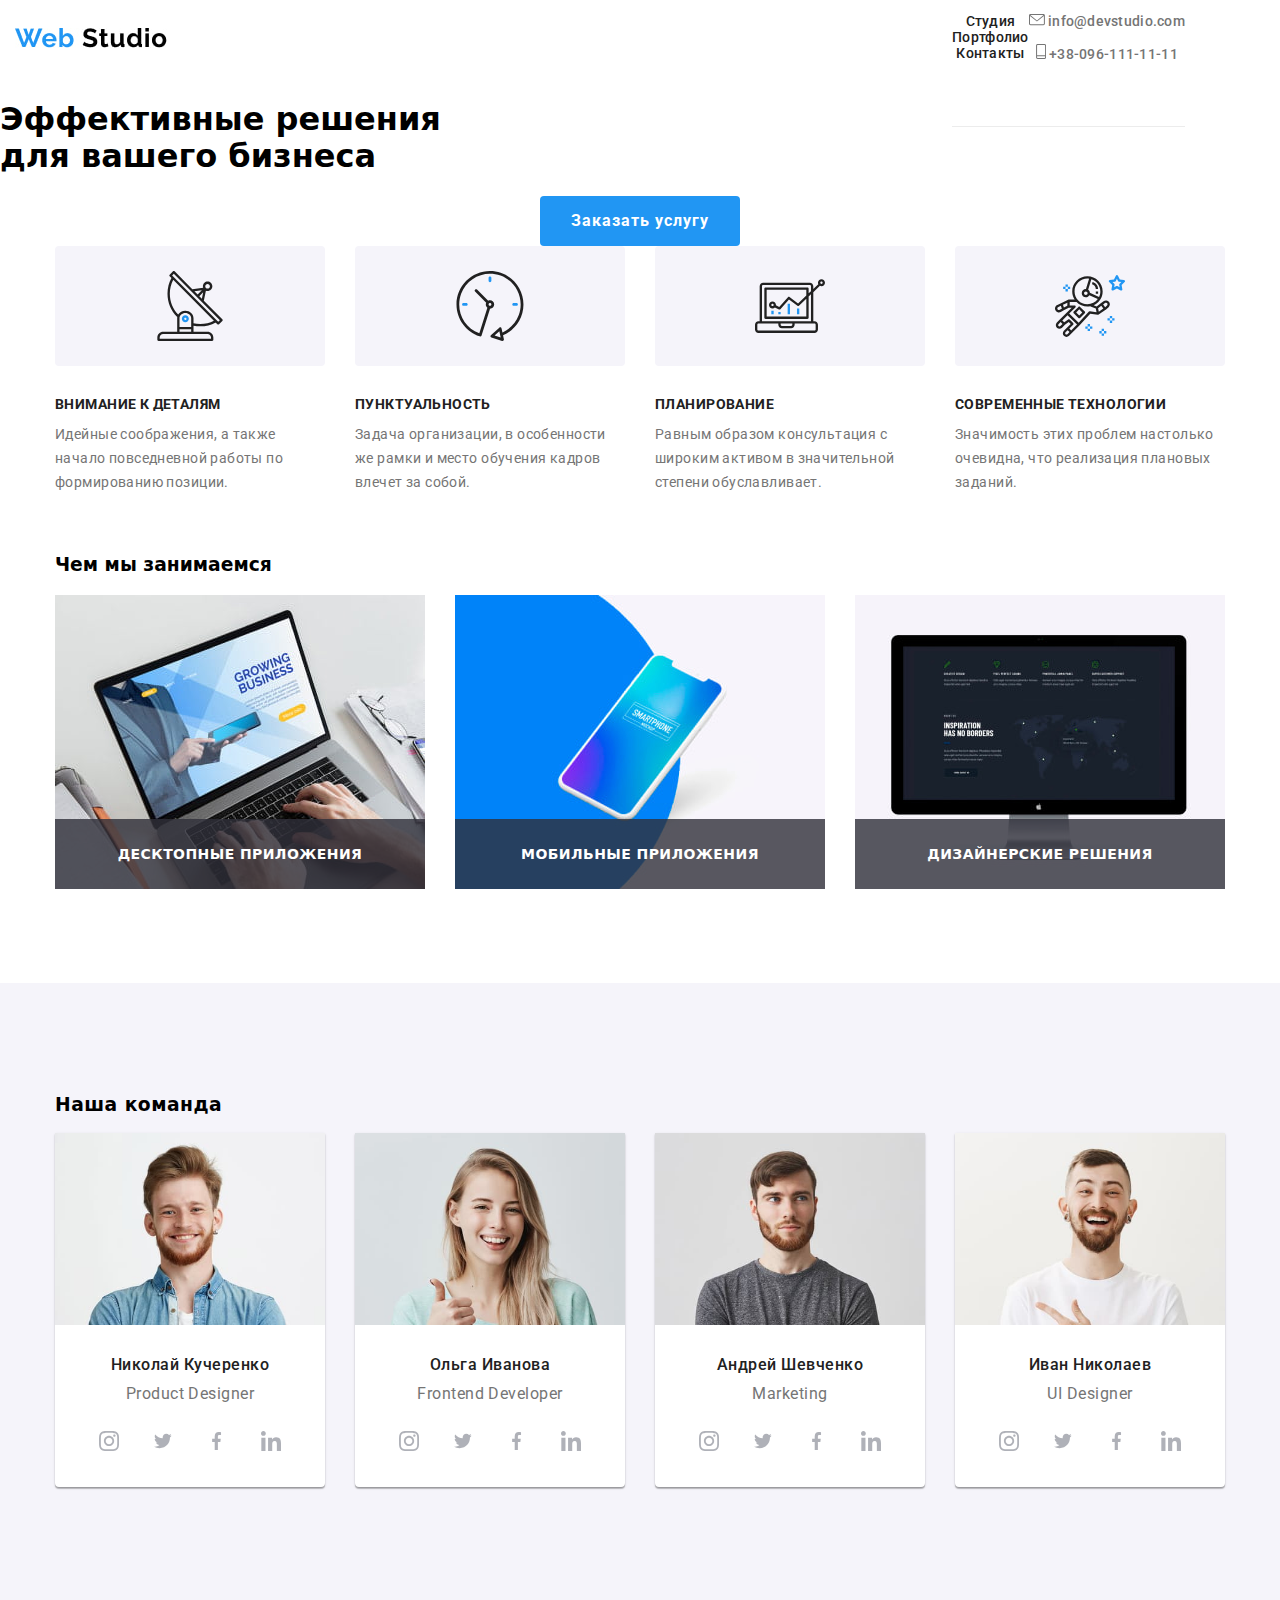
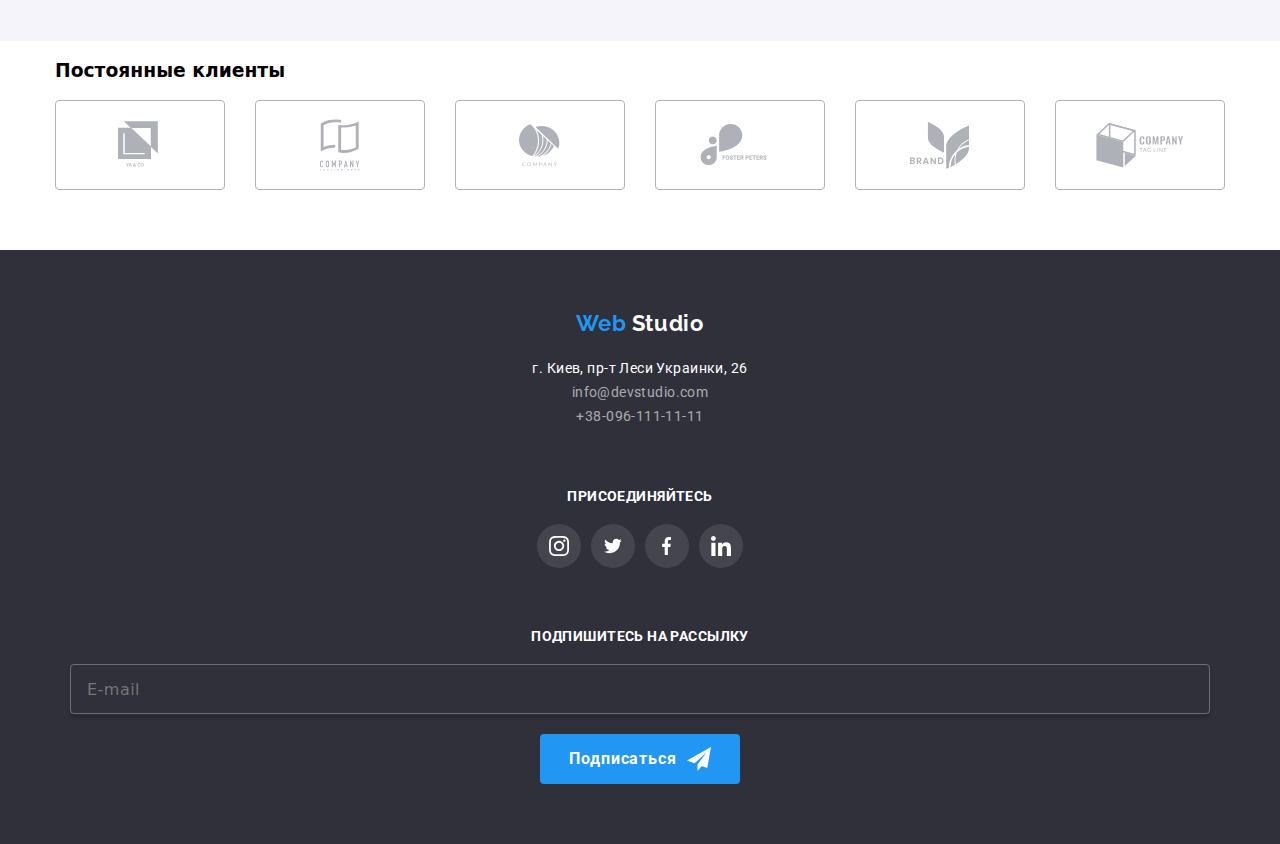
==== commit 22b62406: "ьодальное окно для мобильной версии" ====
--- a/index.html
+++ b/index.html
@@ -523,8 +523,9 @@
         <div class="accept-conditions">
           <label class="accept-conditions-checkbox">
             <input class="accept-conditions-box visually-hidden" type="checkbox" name="accept-mailing" />
-            <span class="accept-conditions-text">Соглашаюсь с рассылкой и принимаю</span>
-            <a class="conditions-text" href="#">Условия договора</a>
+            <span class="accept-conditions-text">Соглашаюсь с рассылкой и принимаю
+              <a class="conditions-text" href="#">Условия договора</a>
+            </span>
           </label>
         </div>
 
--- a/css/main.min.css
+++ b/css/main.min.css
@@ -1,2 +1,2 @@
-ul{list-style:none;-webkit-text-decoration-line:none;text-decoration-line:none;padding:0px;margin:0px}a{-webkit-text-decoration-line:none;text-decoration-line:none;text-decoration:none}address{font-style:normal}.order-button,.subscribe-button,.popup-send-button{display:-webkit-box;display:-ms-flexbox;display:flex;-webkit-box-align:center;-ms-flex-align:center;align-items:center;-webkit-box-pack:center;-ms-flex-pack:center;justify-content:center;width:200px;height:50px;margin-left:auto;margin-right:auto;text-align:center;color:#ffffff;font-family:Roboto,sans-serif;font-style:normal;font-weight:bold;font-size:16px;line-height:30px;letter-spacing:0.06em;text-decoration:none;background-color:#2196f3;border-radius:4px;cursor:pointer;border-color:transparent}.order-button:focus,.subscribe-button:focus,.popup-send-button:focus{outline:none}.order-button:hover,.order-button:focus,.subscribe-button:hover,.subscribe-button:focus,.popup-send-button:hover,.popup-send-button:focus{outline:none;-webkit-box-shadow:0px 4px 4px rgba(0,0,0,0.15);box-shadow:0px 4px 4px rgba(0,0,0,0.15)}.subscribe-button .icon-send{display:-webkit-box;display:-ms-flexbox;display:flex;-webkit-box-align:center;-ms-flex-align:center;align-items:center;-webkit-box-pack:center;-ms-flex-pack:center;justify-content:center;margin-left:10px;text-align:center}.header{position:relative}.header-container{-webkit-box-pack:center;-ms-flex-pack:center;justify-content:center;-webkit-box-align:center;-ms-flex-align:center;align-items:center;height:60px;padding:15px;margin-left:auto;margin-right:auto}@media screen and (min-width: 480px){.header-container{width:480px}}@media screen and (min-width: 768px){.header-container{width:768px;height:80px;display:-webkit-inline-box;display:-ms-inline-flexbox;display:inline-flex}}@media screen and (min-width: 1200px){.header-container{width:1200px}}.mobile-menu-button{position:absolute;top:5px;right:15px;margin:0px;padding:0px;border:none;background-color:transparent}.mobile-menu-button .icon-cross{display:none}.mobile-menu-button.is-open .icon-cross{display:block}.mobile-menu-button.is-open .icon-menu{display:none}@media screen and (min-width: 768px){.mobile-menu-button{display:none}}.nav-address-container{padding-top:60px;padding-bottom:45px;background-color:#fff;text-align:center;font-family:Roboto,sans-serif;font-style:normal;font-weight:500;font-size:18px;line-height:21px;letter-spacing:0.02em}@media screen and (max-width: 767px){.nav-address-container{display:none;position:absolute;top:100%;left:0;width:100%;border-top:1px solid #ececec}.nav-address-container.is-open{display:block}}@media screen and (min-width: 768px){.nav-address-container{display:-webkit-box;display:-ms-flexbox;display:flex;margin-left:auto;font-size:14px;line-height:16px;border-bottom:1px solid #ececec}}.site-nav-list{margin-bottom:20px}.site-nav-link{display:inline-block;margin-bottom:40px;color:#212121}@media screen and (min-width: 768px){.site-nav-link{display:-webkit-inline-box;display:-ms-inline-flexbox;display:inline-flex;margin-bottom:0px}}.site-nav-link:active{position:relative;color:#2196f3}.site-nav-link:active::after{content:'';position:absolute;left:0;display:block;width:100%;height:4px;background-color:#2196f3;border-radius:2px;-webkit-animation-name:current-underline;animation-name:current-underline;-webkit-animation-duration:2s;animation-duration:2s;-webkit-animation-timing-function:ease-in-out;animation-timing-function:ease-in-out;-webkit-animation-iteration-count:1;animation-iteration-count:1;-webkit-animation-direction:alternate;animation-direction:alternate;-webkit-animation-delay:0s;animation-delay:0s;-webkit-animation-fill-mode:forwards;animation-fill-mode:forwards}@media screen and (max-width: 767px){.site-nav-link:active::after{top:25px}}@media screen and (min-width: 768px){.site-nav-link:active::after{bottom:0}}@-webkit-keyframes current-underline{from{width:0%}to{width:100%}}@keyframes current-underline{from{width:0%}to{width:100%}}.header-address-link{display:inline-block;margin-bottom:15px;fill:#757575;color:#757575;-webkit-text-decoration-line:none;text-decoration-line:none;font-size:18px;line-height:21px;cursor:pointer}@media screen and (min-width: 768px){.header-address-link{font-size:12px;line-height:14px}}@media screen and (min-width: 1200px){.header-address-link{font-size:14px;line-height:16px}}.footer-section{background-color:#2f303a}.footer-container{padding-top:60px;padding-bottom:60px;margin-left:auto;margin-right:auto;text-align:center}@media screen and (min-width: 480px){.footer-container{width:480px}}@media screen and (min-width: 768px){.footer-container{width:768px}}@media screen and (min-width: 1200px){.footer-container{width:1200px}}.footer-logo{margin-bottom:20px}.footer-logo .web-footer{color:#2196f3;font-family:Raleway,sans-serif;font-style:normal;font-weight:bold;font-size:22px;line-height:26px;letter-spacing:0.03em}.footer-logo .studio-footer{color:#fff;font-family:Raleway,sans-serif;font-style:normal;font-weight:bold;font-size:22px;line-height:26px;letter-spacing:0.03em}.footer-address-container{margin-bottom:60px;display:block;font-family:Roboto,sans-serif;font-weight:normal;font-size:14px;line-height:24px;letter-spacing:0.03em}.footer-address-container .location{color:#fff}.footer-address-container .footer-address-link{color:rgba(255,255,255,0.6);-webkit-text-decoration-line:none;text-decoration-line:none}.join-us-container{margin-bottom:60px}.join-us-container .join-text{margin-top:0px;margin-bottom:20px;color:#fff;font-family:Roboto,sans-serif;font-weight:bold;font-size:14px;line-height:16px;letter-spacing:0.03em;text-transform:uppercase}.join-us-container .join-social-list{display:-webkit-box;display:-ms-flexbox;display:flex;-webkit-box-pack:center;-ms-flex-pack:center;justify-content:center}.join-us-container .join-social-list .join-social-item:not(:first-child){margin-left:10px}.join-us-container .join-social-list .join-social-link{width:44px;height:44px;display:-webkit-box;display:-ms-flexbox;display:flex;-ms-flex-wrap:wrap;flex-wrap:wrap;-webkit-box-align:center;-ms-flex-align:center;align-items:center;-webkit-box-pack:center;-ms-flex-pack:center;justify-content:center;color:#fff;background-color:rgba(255,255,255,0.1);-webkit-text-decoration-line:none;text-decoration-line:none;border-radius:200px;cursor:pointer;-webkit-transition:background-color 250ms cubic-bezier(0.4, 0, 0.2, 1);transition:background-color 250ms cubic-bezier(0.4, 0, 0.2, 1)}.join-us-container .join-social-list .join-social-link:hover,.join-us-container .join-social-list .join-social-link:focus{background-color:#2196f3}.join-us-container .join-social-list .join-social-link .join-social-icon{display:-webkit-box;display:-ms-flexbox;display:flex;-webkit-box-pack:center;-ms-flex-pack:center;justify-content:center;-webkit-box-align:center;-ms-flex-align:center;align-items:center;fill:#fff}.subscribe-form .subscribe-text{margin-top:0px;margin-bottom:20px;color:#fff;font-family:Roboto,sans-serif;font-weight:bold;font-size:14px;line-height:16px;letter-spacing:0.03em;text-transform:uppercase}.subscribe-container .subscribe-input{width:95%;height:50px;padding:15px 16px;margin-bottom:20px;border:1px solid rgba(255,255,255,0.3);-webkit-box-shadow:0px 4px 4px rgba(0,0,0,0.15);box-shadow:0px 4px 4px rgba(0,0,0,0.15);border-radius:4px;font-size:16px;line-height:20px;letter-spacing:0.03em;color:rgba(255,255,255,0.6);background-color:transparent}.subscribe-container .subscribe-input:focus{outline:none;background-color:#f5f4fa;border-color:#2196f3}.features-container{padding-left:15px;padding-right:15px;margin-left:auto;margin-right:auto;margin-bottom:60px}@media screen and (min-width: 480px){.features-container{width:480px}}@media screen and (min-width: 768px){.features-container{width:768px}}@media screen and (min-width: 1200px){.features-container{width:1200px}}.features-list{margin:-15px}@media screen and (min-width: 768px){.features-list{display:-webkit-box;display:-ms-flexbox;display:flex;-ms-flex-wrap:wrap;flex-wrap:wrap}}.feachers-item{width:calc(100% - 2 * 15px);margin:15px}@media screen and (min-width: 768px){.feachers-item{width:calc((100% - 4 * 15px) / 2);margin:15px}}@media screen and (min-width: 1200px){.feachers-item{width:calc((100% - 8 * 15px) / 4);margin:15px}}.feachers-item .feachers-icon-container{height:120px;display:-webkit-box;display:-ms-flexbox;display:flex;-webkit-box-align:center;-ms-flex-align:center;align-items:center;-webkit-box-pack:center;-ms-flex-pack:center;justify-content:center;margin-top:0px;margin-bottom:30px;border-radius:4px;background-position:center;background-color:#f5f4fa}.feachers-item .feachers-icon-container .feachers-icon{width:70px;height:70px;background-color:transparent}.feachers-item .features-title{margin-top:0px;margin-bottom:10px;color:#212121;font-family:Roboto,sans-serif;font-weight:bold;font-size:14px;line-height:16px;letter-spacing:0.03em;text-transform:uppercase;text-align:center}@media screen and (min-width: 768px){.feachers-item .features-title{text-align:start}}.feachers-item .features-text{margin:0px;color:#757575;font-family:Roboto,sans-serif;font-weight:normal;font-size:14px;line-height:24px;letter-spacing:0.03em}.doings-container{width:1200px;-webkit-box-align:center;-ms-flex-align:center;align-items:center;padding-left:15px;padding-right:15px;margin-left:auto;margin-right:auto;margin-top:0px;margin-bottom:94px}@media screen and (max-width: 1199px){.doings-container{display:none}}.doings-container .doings-list{display:-webkit-box;display:-ms-flexbox;display:flex;margin:-15px}.doings-card{position:relative;display:-webkit-box;display:-ms-flexbox;display:flex;-webkit-box-align:center;-ms-flex-align:center;align-items:center;-webkit-box-pack:center;-ms-flex-pack:center;justify-content:center}@media screen and (min-width: 1200px){.doings-card{width:calc((100% - 6 * 15px) / 3);margin:15px}}.doings-card .doings-image{margin:0px}.doings-card .doings-text{position:absolute;width:100%;height:70px;bottom:0%;display:-webkit-box;display:-ms-flexbox;display:flex;text-align:center;-webkit-box-pack:center;-ms-flex-pack:center;justify-content:center;-webkit-box-align:center;-ms-flex-align:center;align-items:center;margin:0px;background-color:rgba(47,48,58,0.8);color:white;font-weight:bold;font-size:14px;line-height:16px;text-align:center;letter-spacing:0.03em;text-transform:uppercase}.team-section{padding-top:60px;padding-bottom:60px;background-color:#f5f4fa}@media screen and (min-width: 1200px){.team-section{padding-top:94px;padding-bottom:94px}}.team-container{padding-left:15px;padding-right:15px;margin-left:auto;margin-right:auto;margin-bottom:60px;font-size:16px;line-height:19px;letter-spacing:0.03em}@media screen and (min-width: 480px){.team-container{width:480px}}@media screen and (min-width: 768px){.team-container{width:768px}}@media screen and (min-width: 1200px){.team-container{width:1200px}}.team-list{margin:-15px}@media screen and (min-width: 768px){.team-list{display:-webkit-box;display:-ms-flexbox;display:flex;-ms-flex-wrap:wrap;flex-wrap:wrap}}.emploee-card{display:block;-webkit-box-align:center;-ms-flex-align:center;align-items:center;-webkit-box-pack:center;-ms-flex-pack:center;justify-content:center;width:calc(100% - 2 * 15px);margin:15px;font-family:Roboto,sans-serif;text-align:center;background-color:#fff;border-radius:0px 0px 4px 4px;-webkit-box-shadow:0px 2px 1px rgba(0,0,0,0.2),0px 1px 1px rgba(0,0,0,0.14),0px 1px 3px rgba(0,0,0,0.12);box-shadow:0px 2px 1px rgba(0,0,0,0.2),0px 1px 1px rgba(0,0,0,0.14),0px 1px 3px rgba(0,0,0,0.12)}.emploee-card:hover,.emploee-card:focus{-webkit-box-shadow:0px 2px 1px rgba(0,0,0,0.4),0px 1px 1px rgba(0,0,0,0.17),0px 1px 3px rgba(0,0,0,0.15);box-shadow:0px 2px 1px rgba(0,0,0,0.4),0px 1px 1px rgba(0,0,0,0.17),0px 1px 3px rgba(0,0,0,0.15)}@media screen and (min-width: 768px){.emploee-card{width:calc((100% - 4 * 15px) / 2);margin:15px}}@media screen and (min-width: 1200px){.emploee-card{width:calc((100% - 8 * 15px) / 4);margin:15px}}.emploee-card .emploee-image{display:block;max-width:100%;-o-object-fit:cover;object-fit:cover;margin-top:0px;margin-bottom:30px}.emploee-card .emploee-name{margin-top:0px;margin-bottom:10px;color:#212121;font-weight:500;text-align:center}.emploee-card .emploee-position{margin-top:0px;margin-bottom:16px;color:#757575;text-align:center;font-weight:normal}.emploee-social-list{display:-webkit-box;display:-ms-flexbox;display:flex;-webkit-box-align:center;-ms-flex-align:center;align-items:center;-webkit-box-pack:center;-ms-flex-pack:center;justify-content:center}.emploee-social-list .emploee-social-item:not(:first-child){margin-left:10px}.emploee-social-list .emploee-social-item .emploee-social-link{width:44px;height:44px;display:-webkit-box;display:-ms-flexbox;display:flex;-webkit-box-align:center;-ms-flex-align:center;align-items:center;-webkit-box-pack:center;-ms-flex-pack:center;justify-content:center;margin-top:0px;margin-bottom:24px;color:#757575;border-radius:50%;-webkit-transition:background-color 250ms cubic-bezier(0.4, 0, 0.2, 1);transition:background-color 250ms cubic-bezier(0.4, 0, 0.2, 1)}.emploee-social-list .emploee-social-item .emploee-social-link:hover,.emploee-social-list .emploee-social-item .emploee-social-link:focus{background-color:#2196f3}.emploee-social-list .emploee-social-item .emploee-social-link:hover svg,.emploee-social-list .emploee-social-item .emploee-social-link:focus svg{fill:#fff}.emploee-social-list .emploee-social-item .emploee-social-icon{display:-webkit-box;display:-ms-flexbox;display:flex;-webkit-box-align:center;-ms-flex-align:center;align-items:center;-webkit-box-pack:center;-ms-flex-pack:center;justify-content:center;background-color:transparent;fill:#afb1b8;-webkit-transition:fill 250ms cubic-bezier(0.4, 0, 0.2, 1);transition:fill 250ms cubic-bezier(0.4, 0, 0.2, 1)}.customers-container{padding-left:15px;padding-right:15px;margin-left:auto;margin-right:auto;margin-bottom:60px}@media screen and (min-width: 480px){.customers-container{width:480px}}@media screen and (min-width: 768px){.customers-container{width:768px}}@media screen and (min-width: 1200px){.customers-container{width:1200px}}.customers-list{display:-webkit-box;display:-ms-flexbox;display:flex;-ms-flex-wrap:wrap;flex-wrap:wrap;margin:-15px}.customers-list .customers-item{width:calc((100% - 4 * 15px) / 2);margin:15px}@media screen and (min-width: 768px){.customers-list .customers-item{width:calc((100% - 6 * 15px) / 3);margin:15px}}@media screen and (min-width: 1200px){.customers-list .customers-item{width:calc((100% - 12 * 15px) / 6);margin:15px}}.customers-link{display:-webkit-box;display:-ms-flexbox;display:flex;-webkit-box-align:center;-ms-flex-align:center;align-items:center;-webkit-box-pack:center;-ms-flex-pack:center;justify-content:center;height:90px;-webkit-box-sizing:border-box;box-sizing:border-box;border-radius:4px;border:1px solid #afb1b8;cursor:pointer;-webkit-transition:border-color 250ms cubic-bezier(0.4, 0, 0.2, 1);transition:border-color 250ms cubic-bezier(0.4, 0, 0.2, 1)}.customers-link:hover,.customers-link:focus{border-color:#2196f3}.customers-link:hover svg,.customers-link:focus svg{fill:#2196f3}.customers-link .customers-icon{display:-webkit-box;display:-ms-flexbox;display:flex;fill:#afb1b8;-webkit-transition:fill 250ms cubic-bezier(0.4, 0, 0.2, 1);transition:fill 250ms cubic-bezier(0.4, 0, 0.2, 1)}
+body.modal-open{overflow:hidden}ul{list-style:none;-webkit-text-decoration-line:none;text-decoration-line:none;padding:0px;margin:0px}a{-webkit-text-decoration-line:none;text-decoration-line:none;text-decoration:none}address{font-style:normal}.visually-hidden{position:absolute;width:1px;height:1px;margin:-1px;border:0px;padding:0px;clip:rect(0 0 0 0);overflow:hidden}.order-button,.subscribe-button,.popup-send-button{display:-webkit-box;display:-ms-flexbox;display:flex;-webkit-box-align:center;-ms-flex-align:center;align-items:center;-webkit-box-pack:center;-ms-flex-pack:center;justify-content:center;width:200px;height:50px;margin-left:auto;margin-right:auto;text-align:center;color:#ffffff;font-family:Roboto,sans-serif;font-style:normal;font-weight:bold;font-size:16px;line-height:30px;letter-spacing:0.06em;text-decoration:none;background-color:#2196f3;border-radius:4px;cursor:pointer;border-color:transparent}.order-button:focus,.subscribe-button:focus,.popup-send-button:focus{outline:none}.order-button:hover,.order-button:focus,.subscribe-button:hover,.subscribe-button:focus,.popup-send-button:hover,.popup-send-button:focus{outline:none;-webkit-box-shadow:0px 4px 4px rgba(0,0,0,0.15);box-shadow:0px 4px 4px rgba(0,0,0,0.15)}.subscribe-button .icon-send{display:-webkit-box;display:-ms-flexbox;display:flex;-webkit-box-align:center;-ms-flex-align:center;align-items:center;-webkit-box-pack:center;-ms-flex-pack:center;justify-content:center;margin-left:10px;text-align:center}.header{position:relative}.header-container{-webkit-box-pack:center;-ms-flex-pack:center;justify-content:center;-webkit-box-align:center;-ms-flex-align:center;align-items:center;height:60px;padding:15px;margin-left:auto;margin-right:auto}@media screen and (min-width: 480px){.header-container{width:480px}}@media screen and (min-width: 768px){.header-container{width:768px;height:80px;display:-webkit-inline-box;display:-ms-inline-flexbox;display:inline-flex}}@media screen and (min-width: 1200px){.header-container{width:1200px}}.mobile-menu-button{position:absolute;top:5px;right:15px;margin:0px;padding:0px;border:none;background-color:transparent}.mobile-menu-button .icon-cross{display:none}.mobile-menu-button.is-open .icon-cross{display:block}.mobile-menu-button.is-open .icon-menu{display:none}@media screen and (min-width: 768px){.mobile-menu-button{display:none}}.nav-address-container{padding-top:60px;padding-bottom:45px;background-color:#fff;text-align:center;font-family:Roboto,sans-serif;font-style:normal;font-weight:500;font-size:18px;line-height:21px;letter-spacing:0.02em}@media screen and (max-width: 767px){.nav-address-container{display:none;position:absolute;top:100%;left:0;width:100%;border-top:1px solid #ececec}.nav-address-container.is-open{display:block}}@media screen and (min-width: 768px){.nav-address-container{display:-webkit-box;display:-ms-flexbox;display:flex;margin-left:auto;font-size:14px;line-height:16px;border-bottom:1px solid #ececec}}.site-nav-list{margin-bottom:20px}.site-nav-link{display:inline-block;margin-bottom:40px;color:#212121}@media screen and (min-width: 768px){.site-nav-link{display:-webkit-inline-box;display:-ms-inline-flexbox;display:inline-flex;margin-bottom:0px}}.site-nav-link:active{position:relative;color:#2196f3}.site-nav-link:active::after{content:'';position:absolute;left:0;display:block;width:100%;height:4px;background-color:#2196f3;border-radius:2px;-webkit-animation-name:current-underline;animation-name:current-underline;-webkit-animation-duration:2s;animation-duration:2s;-webkit-animation-timing-function:ease-in-out;animation-timing-function:ease-in-out;-webkit-animation-iteration-count:1;animation-iteration-count:1;-webkit-animation-direction:alternate;animation-direction:alternate;-webkit-animation-delay:0s;animation-delay:0s;-webkit-animation-fill-mode:forwards;animation-fill-mode:forwards}@media screen and (max-width: 767px){.site-nav-link:active::after{top:25px}}@media screen and (min-width: 768px){.site-nav-link:active::after{bottom:0}}@-webkit-keyframes current-underline{from{width:0%}to{width:100%}}@keyframes current-underline{from{width:0%}to{width:100%}}.header-address-link{display:inline-block;margin-bottom:15px;fill:#757575;color:#757575;-webkit-text-decoration-line:none;text-decoration-line:none;font-size:18px;line-height:21px;cursor:pointer}@media screen and (min-width: 768px){.header-address-link{font-size:12px;line-height:14px}}@media screen and (min-width: 1200px){.header-address-link{font-size:14px;line-height:16px}}.footer-section{background-color:#2f303a}.footer-container{padding-top:60px;padding-bottom:60px;margin-left:auto;margin-right:auto;text-align:center}@media screen and (min-width: 480px){.footer-container{width:480px}}@media screen and (min-width: 768px){.footer-container{width:768px}}@media screen and (min-width: 1200px){.footer-container{width:1200px}}.footer-logo{margin-bottom:20px}.footer-logo .web-footer{color:#2196f3;font-family:Raleway,sans-serif;font-style:normal;font-weight:bold;font-size:22px;line-height:26px;letter-spacing:0.03em}.footer-logo .studio-footer{color:#fff;font-family:Raleway,sans-serif;font-style:normal;font-weight:bold;font-size:22px;line-height:26px;letter-spacing:0.03em}.footer-address-container{margin-bottom:60px;display:block;font-family:Roboto,sans-serif;font-weight:normal;font-size:14px;line-height:24px;letter-spacing:0.03em}.footer-address-container .location{color:#fff}.footer-address-container .footer-address-link{color:rgba(255,255,255,0.6);-webkit-text-decoration-line:none;text-decoration-line:none}.join-us-container{margin-bottom:60px}.join-us-container .join-text{margin-top:0px;margin-bottom:20px;color:#fff;font-family:Roboto,sans-serif;font-weight:bold;font-size:14px;line-height:16px;letter-spacing:0.03em;text-transform:uppercase}.join-us-container .join-social-list{display:-webkit-box;display:-ms-flexbox;display:flex;-webkit-box-pack:center;-ms-flex-pack:center;justify-content:center}.join-us-container .join-social-list .join-social-item:not(:first-child){margin-left:10px}.join-us-container .join-social-list .join-social-link{width:44px;height:44px;display:-webkit-box;display:-ms-flexbox;display:flex;-ms-flex-wrap:wrap;flex-wrap:wrap;-webkit-box-align:center;-ms-flex-align:center;align-items:center;-webkit-box-pack:center;-ms-flex-pack:center;justify-content:center;color:#fff;background-color:rgba(255,255,255,0.1);-webkit-text-decoration-line:none;text-decoration-line:none;border-radius:200px;cursor:pointer;-webkit-transition:background-color 250ms cubic-bezier(0.4, 0, 0.2, 1);transition:background-color 250ms cubic-bezier(0.4, 0, 0.2, 1)}.join-us-container .join-social-list .join-social-link:hover,.join-us-container .join-social-list .join-social-link:focus{background-color:#2196f3}.join-us-container .join-social-list .join-social-link .join-social-icon{display:-webkit-box;display:-ms-flexbox;display:flex;-webkit-box-pack:center;-ms-flex-pack:center;justify-content:center;-webkit-box-align:center;-ms-flex-align:center;align-items:center;fill:#fff}.subscribe-form .subscribe-text{margin-top:0px;margin-bottom:20px;color:#fff;font-family:Roboto,sans-serif;font-weight:bold;font-size:14px;line-height:16px;letter-spacing:0.03em;text-transform:uppercase}.subscribe-container .subscribe-input{width:95%;height:50px;padding:15px 16px;margin-bottom:20px;border:1px solid rgba(255,255,255,0.3);-webkit-box-shadow:0px 4px 4px rgba(0,0,0,0.15);box-shadow:0px 4px 4px rgba(0,0,0,0.15);border-radius:4px;font-size:16px;line-height:20px;letter-spacing:0.03em;color:rgba(255,255,255,0.6);background-color:transparent}.subscribe-container .subscribe-input:focus{outline:none;background-color:#f5f4fa;border-color:#2196f3}.features-container{padding-left:15px;padding-right:15px;margin-left:auto;margin-right:auto;margin-bottom:60px}@media screen and (min-width: 480px){.features-container{width:480px}}@media screen and (min-width: 768px){.features-container{width:768px}}@media screen and (min-width: 1200px){.features-container{width:1200px}}.features-list{margin:-15px}@media screen and (min-width: 768px){.features-list{display:-webkit-box;display:-ms-flexbox;display:flex;-ms-flex-wrap:wrap;flex-wrap:wrap}}.feachers-item{width:calc(100% - 2 * 15px);margin:15px}@media screen and (min-width: 768px){.feachers-item{width:calc((100% - 4 * 15px) / 2);margin:15px}}@media screen and (min-width: 1200px){.feachers-item{width:calc((100% - 8 * 15px) / 4);margin:15px}}.feachers-item .feachers-icon-container{height:120px;display:-webkit-box;display:-ms-flexbox;display:flex;-webkit-box-align:center;-ms-flex-align:center;align-items:center;-webkit-box-pack:center;-ms-flex-pack:center;justify-content:center;margin-top:0px;margin-bottom:30px;border-radius:4px;background-position:center;background-color:#f5f4fa}.feachers-item .feachers-icon-container .feachers-icon{width:70px;height:70px;background-color:transparent}.feachers-item .features-title{margin-top:0px;margin-bottom:10px;color:#212121;font-family:Roboto,sans-serif;font-weight:bold;font-size:14px;line-height:16px;letter-spacing:0.03em;text-transform:uppercase;text-align:center}@media screen and (min-width: 768px){.feachers-item .features-title{text-align:start}}.feachers-item .features-text{margin:0px;color:#757575;font-family:Roboto,sans-serif;font-weight:normal;font-size:14px;line-height:24px;letter-spacing:0.03em}.doings-container{width:1200px;-webkit-box-align:center;-ms-flex-align:center;align-items:center;padding-left:15px;padding-right:15px;margin-left:auto;margin-right:auto;margin-top:0px;margin-bottom:94px}@media screen and (max-width: 1199px){.doings-container{display:none}}.doings-container .doings-list{display:-webkit-box;display:-ms-flexbox;display:flex;margin:-15px}.doings-card{position:relative;display:-webkit-box;display:-ms-flexbox;display:flex;-webkit-box-align:center;-ms-flex-align:center;align-items:center;-webkit-box-pack:center;-ms-flex-pack:center;justify-content:center}@media screen and (min-width: 1200px){.doings-card{width:calc((100% - 6 * 15px) / 3);margin:15px}}.doings-card .doings-image{margin:0px}.doings-card .doings-text{position:absolute;width:100%;height:70px;bottom:0%;display:-webkit-box;display:-ms-flexbox;display:flex;text-align:center;-webkit-box-pack:center;-ms-flex-pack:center;justify-content:center;-webkit-box-align:center;-ms-flex-align:center;align-items:center;margin:0px;background-color:rgba(47,48,58,0.8);color:white;font-weight:bold;font-size:14px;line-height:16px;text-align:center;letter-spacing:0.03em;text-transform:uppercase}.team-section{padding-top:60px;padding-bottom:60px;background-color:#f5f4fa}@media screen and (min-width: 1200px){.team-section{padding-top:94px;padding-bottom:94px}}.team-container{padding-left:15px;padding-right:15px;margin-left:auto;margin-right:auto;margin-bottom:60px;font-size:16px;line-height:19px;letter-spacing:0.03em}@media screen and (min-width: 480px){.team-container{width:480px}}@media screen and (min-width: 768px){.team-container{width:768px}}@media screen and (min-width: 1200px){.team-container{width:1200px}}.team-list{margin:-15px}@media screen and (min-width: 768px){.team-list{display:-webkit-box;display:-ms-flexbox;display:flex;-ms-flex-wrap:wrap;flex-wrap:wrap}}.emploee-card{display:block;-webkit-box-align:center;-ms-flex-align:center;align-items:center;-webkit-box-pack:center;-ms-flex-pack:center;justify-content:center;width:calc(100% - 2 * 15px);margin:15px;font-family:Roboto,sans-serif;text-align:center;background-color:#fff;border-radius:0px 0px 4px 4px;-webkit-box-shadow:0px 2px 1px rgba(0,0,0,0.2),0px 1px 1px rgba(0,0,0,0.14),0px 1px 3px rgba(0,0,0,0.12);box-shadow:0px 2px 1px rgba(0,0,0,0.2),0px 1px 1px rgba(0,0,0,0.14),0px 1px 3px rgba(0,0,0,0.12)}.emploee-card:hover,.emploee-card:focus{-webkit-box-shadow:0px 2px 1px rgba(0,0,0,0.4),0px 1px 1px rgba(0,0,0,0.17),0px 1px 3px rgba(0,0,0,0.15);box-shadow:0px 2px 1px rgba(0,0,0,0.4),0px 1px 1px rgba(0,0,0,0.17),0px 1px 3px rgba(0,0,0,0.15)}@media screen and (min-width: 768px){.emploee-card{width:calc((100% - 4 * 15px) / 2);margin:15px}}@media screen and (min-width: 1200px){.emploee-card{width:calc((100% - 8 * 15px) / 4);margin:15px}}.emploee-card .emploee-image{display:block;max-width:100%;-o-object-fit:cover;object-fit:cover;margin-top:0px;margin-bottom:30px}.emploee-card .emploee-name{margin-top:0px;margin-bottom:10px;color:#212121;font-weight:500;text-align:center}.emploee-card .emploee-position{margin-top:0px;margin-bottom:16px;color:#757575;text-align:center;font-weight:normal}.emploee-social-list{display:-webkit-box;display:-ms-flexbox;display:flex;-webkit-box-align:center;-ms-flex-align:center;align-items:center;-webkit-box-pack:center;-ms-flex-pack:center;justify-content:center}.emploee-social-list .emploee-social-item:not(:first-child){margin-left:10px}.emploee-social-list .emploee-social-item .emploee-social-link{width:44px;height:44px;display:-webkit-box;display:-ms-flexbox;display:flex;-webkit-box-align:center;-ms-flex-align:center;align-items:center;-webkit-box-pack:center;-ms-flex-pack:center;justify-content:center;margin-top:0px;margin-bottom:24px;color:#757575;border-radius:50%;-webkit-transition:background-color 250ms cubic-bezier(0.4, 0, 0.2, 1);transition:background-color 250ms cubic-bezier(0.4, 0, 0.2, 1)}.emploee-social-list .emploee-social-item .emploee-social-link:hover,.emploee-social-list .emploee-social-item .emploee-social-link:focus{background-color:#2196f3}.emploee-social-list .emploee-social-item .emploee-social-link:hover svg,.emploee-social-list .emploee-social-item .emploee-social-link:focus svg{fill:#fff}.emploee-social-list .emploee-social-item .emploee-social-icon{display:-webkit-box;display:-ms-flexbox;display:flex;-webkit-box-align:center;-ms-flex-align:center;align-items:center;-webkit-box-pack:center;-ms-flex-pack:center;justify-content:center;background-color:transparent;fill:#afb1b8;-webkit-transition:fill 250ms cubic-bezier(0.4, 0, 0.2, 1);transition:fill 250ms cubic-bezier(0.4, 0, 0.2, 1)}.customers-container{padding-left:15px;padding-right:15px;margin-left:auto;margin-right:auto;margin-bottom:60px}@media screen and (min-width: 480px){.customers-container{width:480px}}@media screen and (min-width: 768px){.customers-container{width:768px}}@media screen and (min-width: 1200px){.customers-container{width:1200px}}.customers-list{display:-webkit-box;display:-ms-flexbox;display:flex;-ms-flex-wrap:wrap;flex-wrap:wrap;margin:-15px}.customers-list .customers-item{width:calc((100% - 4 * 15px) / 2);margin:15px}@media screen and (min-width: 768px){.customers-list .customers-item{width:calc((100% - 6 * 15px) / 3);margin:15px}}@media screen and (min-width: 1200px){.customers-list .customers-item{width:calc((100% - 12 * 15px) / 6);margin:15px}}.customers-link{display:-webkit-box;display:-ms-flexbox;display:flex;-webkit-box-align:center;-ms-flex-align:center;align-items:center;-webkit-box-pack:center;-ms-flex-pack:center;justify-content:center;height:90px;-webkit-box-sizing:border-box;box-sizing:border-box;border-radius:4px;border:1px solid #afb1b8;cursor:pointer;-webkit-transition:border-color 250ms cubic-bezier(0.4, 0, 0.2, 1);transition:border-color 250ms cubic-bezier(0.4, 0, 0.2, 1)}.customers-link:hover,.customers-link:focus{border-color:#2196f3}.customers-link:hover svg,.customers-link:focus svg{fill:#2196f3}.customers-link .customers-icon{display:-webkit-box;display:-ms-flexbox;display:flex;fill:#afb1b8;-webkit-transition:fill 250ms cubic-bezier(0.4, 0, 0.2, 1);transition:fill 250ms cubic-bezier(0.4, 0, 0.2, 1)}.backdrop{position:fixed;top:0px;left:0px;width:100%;height:100%;padding:20px;background-color:rgba(0,0,0,0.2);overflow-y:scroll;opacity:1;-webkit-transition:opacity 250ms cubic-bezier(0.4, 0, 0.2, 1);transition:opacity 250ms cubic-bezier(0.4, 0, 0.2, 1)}.backdrop.is-hidden{opacity:0;pointer-events:none}.backdrop.is-hidden.popup{-webkit-transform:translate(-50%, -50%) scale(0.9);transform:translate(-50%, -50%) scale(0.9)}.popup{position:absolute;top:50%;left:50%;width:100%;max-width:450px;font-family:Roboto,sans-serif;padding:40px;background-color:#fff;-webkit-box-shadow:0px 2px 1px rgba(0,0,0,0.2),0px 1px 1px rgba(0,0,0,0.14),0px 1px 3px rgba(0,0,0,0.12);box-shadow:0px 2px 1px rgba(0,0,0,0.2),0px 1px 1px rgba(0,0,0,0.14),0px 1px 3px rgba(0,0,0,0.12);border-radius:4px;-webkit-transform:translate(-50%, -50%) scale(1);transform:translate(-50%, -50%) scale(1);-webkit-transition:-webkit-transform 250ms cubic-bezier(0.4, 0, 0.2, 1);transition:-webkit-transform 250ms cubic-bezier(0.4, 0, 0.2, 1);transition:transform 250ms cubic-bezier(0.4, 0, 0.2, 1);transition:transform 250ms cubic-bezier(0.4, 0, 0.2, 1), -webkit-transform 250ms cubic-bezier(0.4, 0, 0.2, 1)}@media screen and (min-width: 769px){.popup{max-width:528px}}.popup-close{position:absolute;display:-webkit-box;display:-ms-flexbox;display:flex;-webkit-box-align:center;-ms-flex-align:center;align-items:center;-webkit-box-pack:center;-ms-flex-pack:center;justify-content:center;right:8px;top:8px;width:30px;height:30px;padding:0px;border-radius:50%;border:1px solid rgba(0,0,0,0.1);background-color:white;cursor:pointer}.popup-close:hover,.popup-close:focus{outline:none;-webkit-box-shadow:0px 4px 4px rgba(0,0,0,0.15);box-shadow:0px 4px 4px rgba(0,0,0,0.15)}.popup-close:hover svg,.popup-close:focus svg{fill:#2196f3;-webkit-transition:all 150ms linear;transition:all 150ms linear}.popup-close .popup-close-icon{position:absolute;display:block;width:11px;height:11px;fill:#212121;-webkit-transition:all 150ms linear;transition:all 150ms linear}.popup-title{display:-webkit-box;display:-ms-flexbox;display:flex;-webkit-box-align:center;-ms-flex-align:center;align-items:center;-webkit-box-pack:center;-ms-flex-pack:center;justify-content:center;width:100%;margin-bottom:30px;color:#212121;font-weight:bold;font-size:20px;line-height:23px;text-align:center;letter-spacing:0.03em}.popup-field{position:relative;display:-webkit-box;display:-ms-flexbox;display:flex;-webkit-box-orient:vertical;-webkit-box-direction:normal;-ms-flex-direction:column;flex-direction:column;margin-bottom:28px}.popup-field .popup-field-input{position:relative;display:-webkit-box;display:-ms-flexbox;display:flex;-webkit-box-align:center;-ms-flex-align:center;align-items:center;-webkit-box-pack:center;-ms-flex-pack:center;justify-content:center;width:100%;height:40px;padding-top:12px;padding-bottom:12px;padding-left:42px;padding-right:18px;border:1px solid rgba(33,33,33,0.2);border-radius:4px;font:inherit;cursor:pointer}.popup-field .popup-field-input:focus{outline:none;border-color:#2196f3}.popup-field .popup-field-input:focus ~ .popup-field-label,.popup-field .popup-field-input:not(:placeholder-shown) ~ .popup-field-label{-webkit-transform:translateY(-40px) translateX(15px);transform:translateY(-40px) translateX(15px);color:#2196f3}.popup-field .popup-field-input:focus ~ .popup-icon{fill:#2196f3}.popup-field .popup-field-label{position:absolute;top:50%;left:0px;-webkit-transform:translateY(-50%) translateX(40px);transform:translateY(-50%) translateX(40px);-webkit-transition:-webkit-transform 250ms linear;transition:-webkit-transform 250ms linear;transition:transform 250ms linear;transition:transform 250ms linear, -webkit-transform 250ms linear;cursor:pointer;font-size:14px;line-height:16px;letter-spacing:0.01em;color:#757575}.popup-field .popup-icon{position:absolute;left:19px;top:50%;-webkit-transform:translateY(-50%);transform:translateY(-50%);-webkit-transition:-webkit-transform 250ms linear;transition:-webkit-transform 250ms linear;transition:transform 250ms linear;transition:transform 250ms linear, -webkit-transform 250ms linear}.popup-field .popup-field-textarea{position:relative;display:-webkit-box;display:-ms-flexbox;display:flex;-webkit-box-align:center;-ms-flex-align:center;align-items:center;-webkit-box-pack:center;-ms-flex-pack:center;justify-content:center;width:100%;height:120px;resize:none;margin-bottom:20px;padding:12px 16px;font-size:14px;line-height:16px;letter-spacing:0.01em;cursor:pointer;border:1px solid rgba(33,33,33,0.2);border-radius:4px}.popup-field .popup-field-textarea:focus{outline:none;border-color:#2196f3}.popup-field .popup-field-textarea:focus ~ .textarea-field-label,.popup-field .popup-field-textarea:not(:placeholder-shown) ~ .textarea-field-label{-webkit-transform:translateY(-40px) translateX(15px);transform:translateY(-40px) translateX(15px);color:#2196f3}.popup-field .textarea-field-label{position:absolute;top:15%;left:0px;-webkit-transform:translateY(-50%) translateX(40px);transform:translateY(-50%) translateX(40px);-webkit-transition:-webkit-transform 250ms linear;transition:-webkit-transform 250ms linear;transition:transform 250ms linear;transition:transform 250ms linear, -webkit-transform 250ms linear;cursor:pointer;font-size:14px;line-height:16px;letter-spacing:0.01em;color:#757575}.accept-conditions{width:100%;text-align:justify;margin-bottom:30px;cursor:pointer}.accept-conditions .accept-conditions-checkbox{font-size:12px;line-height:14px;letter-spacing:0.03em;font-weight:normal}@media screen and (min-width: 769px){.accept-conditions .accept-conditions-checkbox{font-size:14px;line-height:24px}}.accept-conditions .accept-conditions-checkbox .accept-conditions-box{-webkit-appearance:none;-moz-appearance:none;appearance:none;position:absolute}.accept-conditions .accept-conditions-checkbox .accept-conditions-box ~ .accept-conditions-text:before{content:'';display:inline-block;width:16px;height:16px;margin-right:8px;border:2px solid #212121;border-radius:2px;-ms-flex-negative:0;flex-shrink:0;-webkit-transition:all 100ms linear;transition:all 100ms linear}.accept-conditions .accept-conditions-checkbox .accept-conditions-box:checked ~ .accept-conditions-text:before{background-color:#2196f3;border-color:transparent;background-image:url(../../images/checkbox-Vector.svg);background-repeat:no-repeat;background-position:center;background-size:inherit}.accept-conditions .accept-conditions-text{color:#757575}.accept-conditions .conditions-text{color:#2196f3;text-decoration:underline}
 /*# sourceMappingURL=main.min.css.map */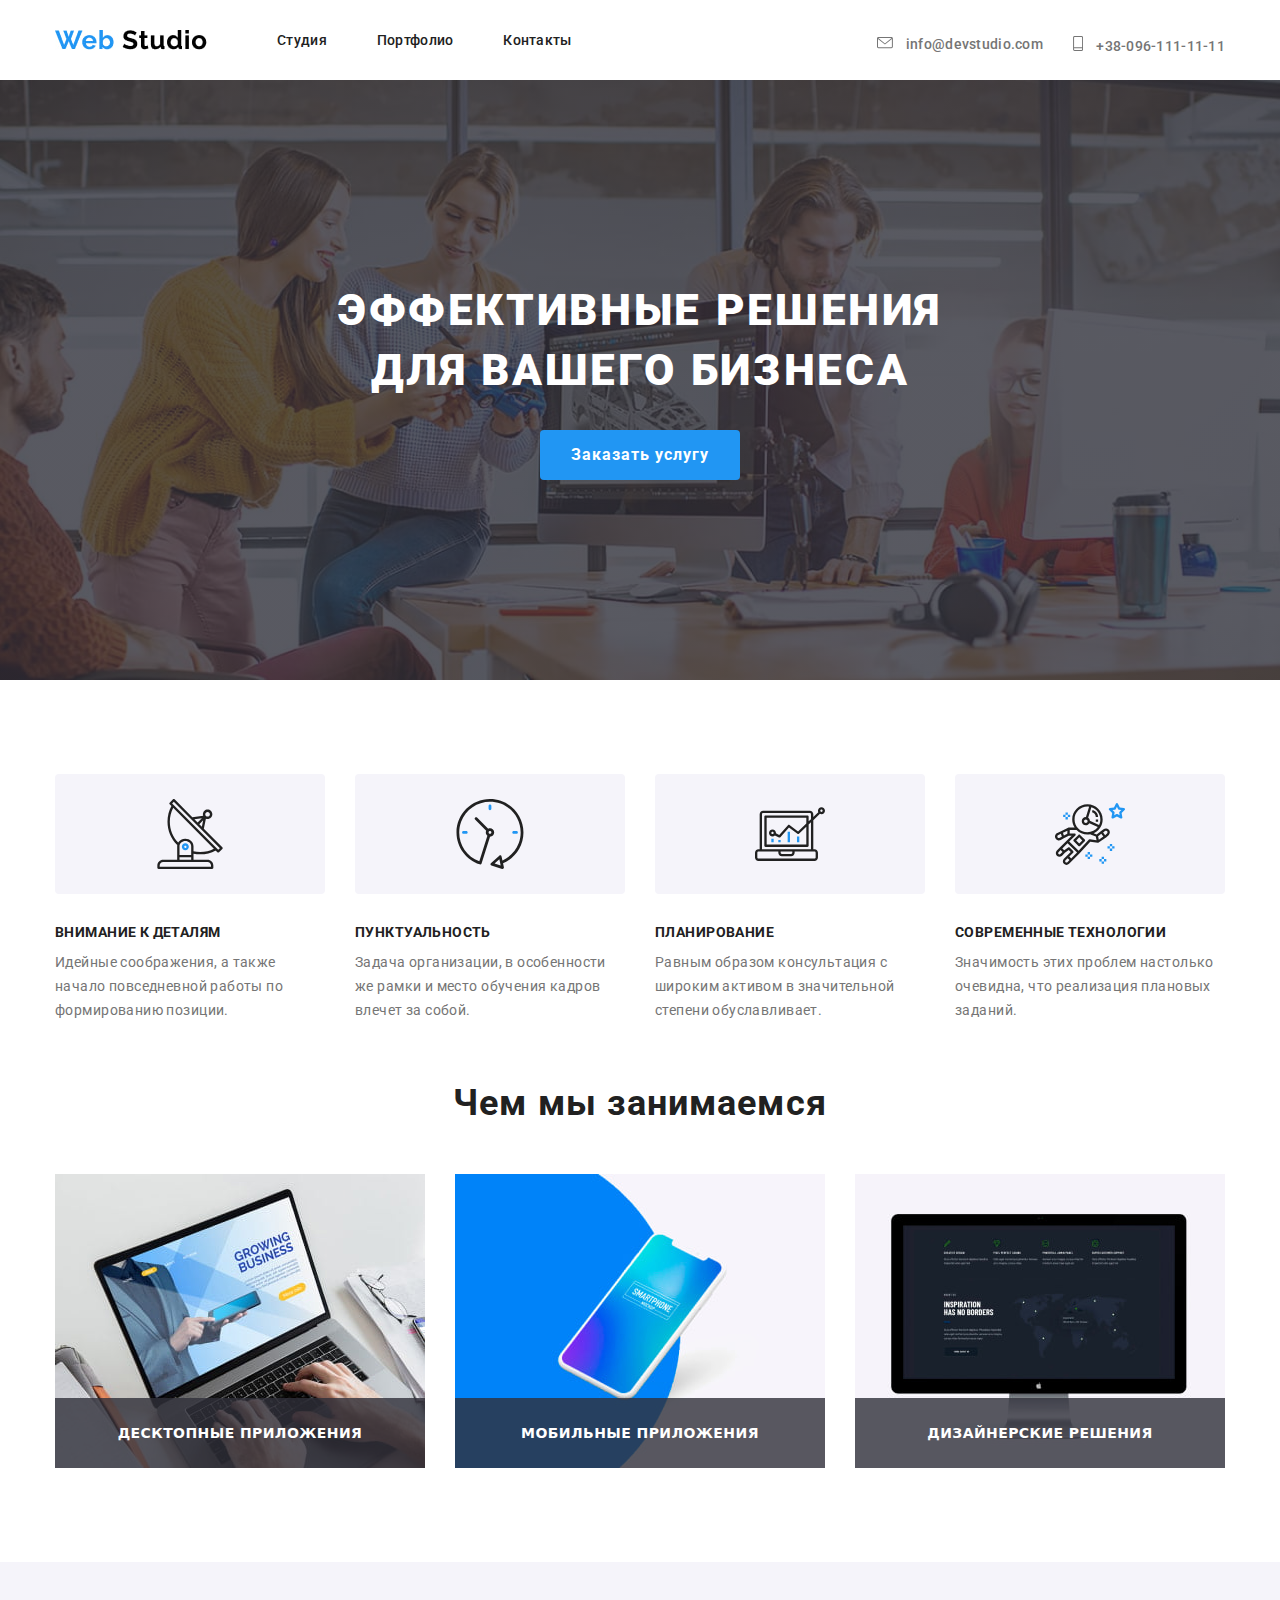
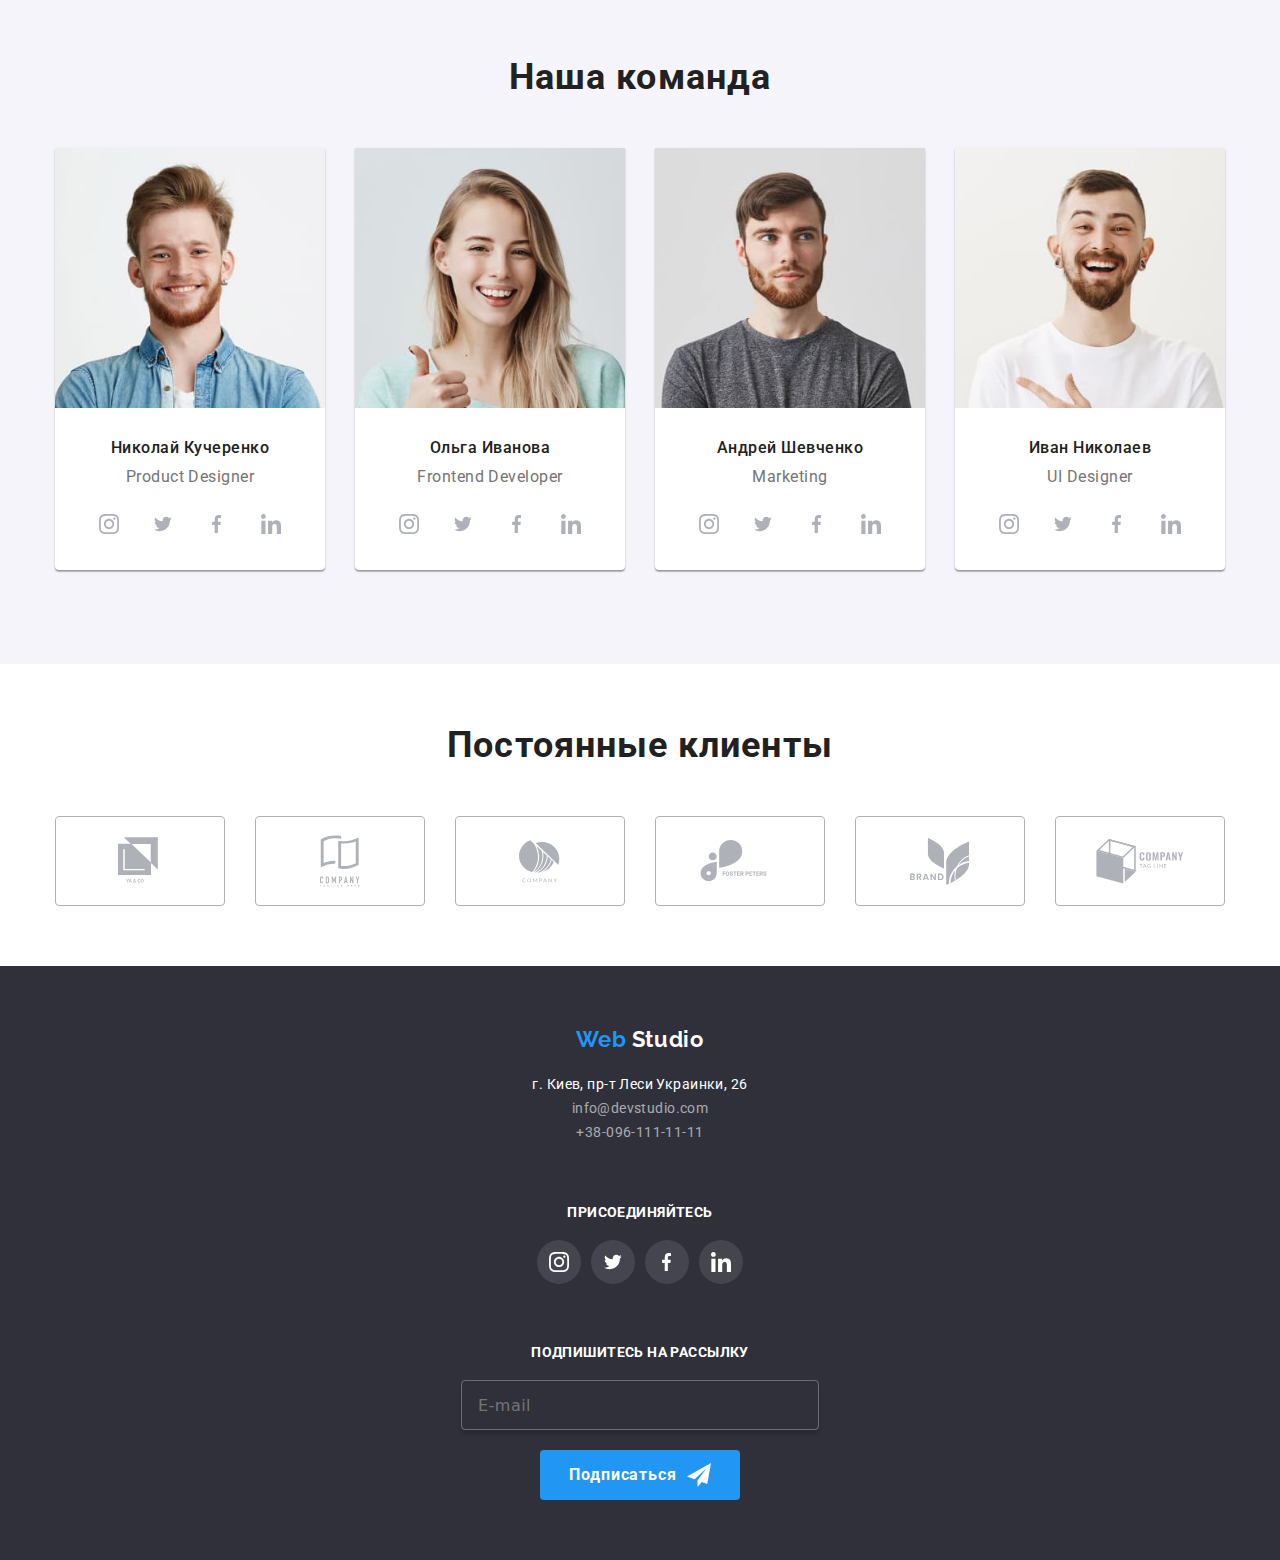
==== commit 74a4cd02: "header для таблетки и десктопа" ====
--- a/index.html
+++ b/index.html
@@ -15,7 +15,7 @@
   <body>
     <header class="header">
       <div class="header-container">
-        <a href="#"><img src="./images/WebStudio.jpg" class="logo-link" alt="Web Studio" /></a>
+        <a class="logo-link" href="#"><img src="./images/WebStudio.jpg" alt="Web Studio" /></a>
 
         <button type="button" class="mobile-menu-button" aria-expanded="false" aria-controls="nav-address-container" data-menu-button>
           <svg width="40" height="40" aria-label="Переключатель мобильного меню">
@@ -156,8 +156,13 @@
             <li class="emploee-card">
               <img
                 class="emploee-image"
-                srcset="./images/John-mobile1x.jpg 1x, ./images/John-mobile2x.jpg 2x"
-                src="./images/John-mobile1x.jpg"
+                srcset="./images/John-mobile1x.jpg 1x, 
+                ./images/John-mobile2x.jpg 2x, 
+                ./images/John-tablet1x.jpg 1x, 
+                ./images/John-tablet2x.jpg 2x, 
+                ./images/John-desktop1x.jpg 1x, 
+                ./images/John-desktop2x.jpg 2x"
+                src="./images/John-mobile1x.jpg,"
                 alt="John_Smith"
               />
               <h4 class="emploee-name">Николай Кучеренко</h4>
--- a/css/main.min.css
+++ b/css/main.min.css
@@ -1,2 +1,2 @@
-body.modal-open{overflow:hidden}ul{list-style:none;-webkit-text-decoration-line:none;text-decoration-line:none;padding:0px;margin:0px}a{-webkit-text-decoration-line:none;text-decoration-line:none;text-decoration:none}address{font-style:normal}.visually-hidden{position:absolute;width:1px;height:1px;margin:-1px;border:0px;padding:0px;clip:rect(0 0 0 0);overflow:hidden}.order-button,.subscribe-button,.popup-send-button{display:-webkit-box;display:-ms-flexbox;display:flex;-webkit-box-align:center;-ms-flex-align:center;align-items:center;-webkit-box-pack:center;-ms-flex-pack:center;justify-content:center;width:200px;height:50px;margin-left:auto;margin-right:auto;text-align:center;color:#ffffff;font-family:Roboto,sans-serif;font-style:normal;font-weight:bold;font-size:16px;line-height:30px;letter-spacing:0.06em;text-decoration:none;background-color:#2196f3;border-radius:4px;cursor:pointer;border-color:transparent}.order-button:focus,.subscribe-button:focus,.popup-send-button:focus{outline:none}.order-button:hover,.order-button:focus,.subscribe-button:hover,.subscribe-button:focus,.popup-send-button:hover,.popup-send-button:focus{outline:none;-webkit-box-shadow:0px 4px 4px rgba(0,0,0,0.15);box-shadow:0px 4px 4px rgba(0,0,0,0.15)}.subscribe-button .icon-send{display:-webkit-box;display:-ms-flexbox;display:flex;-webkit-box-align:center;-ms-flex-align:center;align-items:center;-webkit-box-pack:center;-ms-flex-pack:center;justify-content:center;margin-left:10px;text-align:center}.header{position:relative}.header-container{-webkit-box-pack:center;-ms-flex-pack:center;justify-content:center;-webkit-box-align:center;-ms-flex-align:center;align-items:center;height:60px;padding:15px;margin-left:auto;margin-right:auto}@media screen and (min-width: 480px){.header-container{width:480px}}@media screen and (min-width: 768px){.header-container{width:768px;height:80px;display:-webkit-inline-box;display:-ms-inline-flexbox;display:inline-flex}}@media screen and (min-width: 1200px){.header-container{width:1200px}}.mobile-menu-button{position:absolute;top:5px;right:15px;margin:0px;padding:0px;border:none;background-color:transparent}.mobile-menu-button .icon-cross{display:none}.mobile-menu-button.is-open .icon-cross{display:block}.mobile-menu-button.is-open .icon-menu{display:none}@media screen and (min-width: 768px){.mobile-menu-button{display:none}}.nav-address-container{padding-top:60px;padding-bottom:45px;background-color:#fff;text-align:center;font-family:Roboto,sans-serif;font-style:normal;font-weight:500;font-size:18px;line-height:21px;letter-spacing:0.02em}@media screen and (max-width: 767px){.nav-address-container{display:none;position:absolute;top:100%;left:0;width:100%;border-top:1px solid #ececec}.nav-address-container.is-open{display:block}}@media screen and (min-width: 768px){.nav-address-container{display:-webkit-box;display:-ms-flexbox;display:flex;margin-left:auto;font-size:14px;line-height:16px;border-bottom:1px solid #ececec}}.site-nav-list{margin-bottom:20px}.site-nav-link{display:inline-block;margin-bottom:40px;color:#212121}@media screen and (min-width: 768px){.site-nav-link{display:-webkit-inline-box;display:-ms-inline-flexbox;display:inline-flex;margin-bottom:0px}}.site-nav-link:active{position:relative;color:#2196f3}.site-nav-link:active::after{content:'';position:absolute;left:0;display:block;width:100%;height:4px;background-color:#2196f3;border-radius:2px;-webkit-animation-name:current-underline;animation-name:current-underline;-webkit-animation-duration:2s;animation-duration:2s;-webkit-animation-timing-function:ease-in-out;animation-timing-function:ease-in-out;-webkit-animation-iteration-count:1;animation-iteration-count:1;-webkit-animation-direction:alternate;animation-direction:alternate;-webkit-animation-delay:0s;animation-delay:0s;-webkit-animation-fill-mode:forwards;animation-fill-mode:forwards}@media screen and (max-width: 767px){.site-nav-link:active::after{top:25px}}@media screen and (min-width: 768px){.site-nav-link:active::after{bottom:0}}@-webkit-keyframes current-underline{from{width:0%}to{width:100%}}@keyframes current-underline{from{width:0%}to{width:100%}}.header-address-link{display:inline-block;margin-bottom:15px;fill:#757575;color:#757575;-webkit-text-decoration-line:none;text-decoration-line:none;font-size:18px;line-height:21px;cursor:pointer}@media screen and (min-width: 768px){.header-address-link{font-size:12px;line-height:14px}}@media screen and (min-width: 1200px){.header-address-link{font-size:14px;line-height:16px}}.footer-section{background-color:#2f303a}.footer-container{padding-top:60px;padding-bottom:60px;margin-left:auto;margin-right:auto;text-align:center}@media screen and (min-width: 480px){.footer-container{width:480px}}@media screen and (min-width: 768px){.footer-container{width:768px}}@media screen and (min-width: 1200px){.footer-container{width:1200px}}.footer-logo{margin-bottom:20px}.footer-logo .web-footer{color:#2196f3;font-family:Raleway,sans-serif;font-style:normal;font-weight:bold;font-size:22px;line-height:26px;letter-spacing:0.03em}.footer-logo .studio-footer{color:#fff;font-family:Raleway,sans-serif;font-style:normal;font-weight:bold;font-size:22px;line-height:26px;letter-spacing:0.03em}.footer-address-container{margin-bottom:60px;display:block;font-family:Roboto,sans-serif;font-weight:normal;font-size:14px;line-height:24px;letter-spacing:0.03em}.footer-address-container .location{color:#fff}.footer-address-container .footer-address-link{color:rgba(255,255,255,0.6);-webkit-text-decoration-line:none;text-decoration-line:none}.join-us-container{margin-bottom:60px}.join-us-container .join-text{margin-top:0px;margin-bottom:20px;color:#fff;font-family:Roboto,sans-serif;font-weight:bold;font-size:14px;line-height:16px;letter-spacing:0.03em;text-transform:uppercase}.join-us-container .join-social-list{display:-webkit-box;display:-ms-flexbox;display:flex;-webkit-box-pack:center;-ms-flex-pack:center;justify-content:center}.join-us-container .join-social-list .join-social-item:not(:first-child){margin-left:10px}.join-us-container .join-social-list .join-social-link{width:44px;height:44px;display:-webkit-box;display:-ms-flexbox;display:flex;-ms-flex-wrap:wrap;flex-wrap:wrap;-webkit-box-align:center;-ms-flex-align:center;align-items:center;-webkit-box-pack:center;-ms-flex-pack:center;justify-content:center;color:#fff;background-color:rgba(255,255,255,0.1);-webkit-text-decoration-line:none;text-decoration-line:none;border-radius:200px;cursor:pointer;-webkit-transition:background-color 250ms cubic-bezier(0.4, 0, 0.2, 1);transition:background-color 250ms cubic-bezier(0.4, 0, 0.2, 1)}.join-us-container .join-social-list .join-social-link:hover,.join-us-container .join-social-list .join-social-link:focus{background-color:#2196f3}.join-us-container .join-social-list .join-social-link .join-social-icon{display:-webkit-box;display:-ms-flexbox;display:flex;-webkit-box-pack:center;-ms-flex-pack:center;justify-content:center;-webkit-box-align:center;-ms-flex-align:center;align-items:center;fill:#fff}.subscribe-form .subscribe-text{margin-top:0px;margin-bottom:20px;color:#fff;font-family:Roboto,sans-serif;font-weight:bold;font-size:14px;line-height:16px;letter-spacing:0.03em;text-transform:uppercase}.subscribe-container .subscribe-input{width:95%;height:50px;padding:15px 16px;margin-bottom:20px;border:1px solid rgba(255,255,255,0.3);-webkit-box-shadow:0px 4px 4px rgba(0,0,0,0.15);box-shadow:0px 4px 4px rgba(0,0,0,0.15);border-radius:4px;font-size:16px;line-height:20px;letter-spacing:0.03em;color:rgba(255,255,255,0.6);background-color:transparent}.subscribe-container .subscribe-input:focus{outline:none;background-color:#f5f4fa;border-color:#2196f3}.features-container{padding-left:15px;padding-right:15px;margin-left:auto;margin-right:auto;margin-bottom:60px}@media screen and (min-width: 480px){.features-container{width:480px}}@media screen and (min-width: 768px){.features-container{width:768px}}@media screen and (min-width: 1200px){.features-container{width:1200px}}.features-list{margin:-15px}@media screen and (min-width: 768px){.features-list{display:-webkit-box;display:-ms-flexbox;display:flex;-ms-flex-wrap:wrap;flex-wrap:wrap}}.feachers-item{width:calc(100% - 2 * 15px);margin:15px}@media screen and (min-width: 768px){.feachers-item{width:calc((100% - 4 * 15px) / 2);margin:15px}}@media screen and (min-width: 1200px){.feachers-item{width:calc((100% - 8 * 15px) / 4);margin:15px}}.feachers-item .feachers-icon-container{height:120px;display:-webkit-box;display:-ms-flexbox;display:flex;-webkit-box-align:center;-ms-flex-align:center;align-items:center;-webkit-box-pack:center;-ms-flex-pack:center;justify-content:center;margin-top:0px;margin-bottom:30px;border-radius:4px;background-position:center;background-color:#f5f4fa}.feachers-item .feachers-icon-container .feachers-icon{width:70px;height:70px;background-color:transparent}.feachers-item .features-title{margin-top:0px;margin-bottom:10px;color:#212121;font-family:Roboto,sans-serif;font-weight:bold;font-size:14px;line-height:16px;letter-spacing:0.03em;text-transform:uppercase;text-align:center}@media screen and (min-width: 768px){.feachers-item .features-title{text-align:start}}.feachers-item .features-text{margin:0px;color:#757575;font-family:Roboto,sans-serif;font-weight:normal;font-size:14px;line-height:24px;letter-spacing:0.03em}.doings-container{width:1200px;-webkit-box-align:center;-ms-flex-align:center;align-items:center;padding-left:15px;padding-right:15px;margin-left:auto;margin-right:auto;margin-top:0px;margin-bottom:94px}@media screen and (max-width: 1199px){.doings-container{display:none}}.doings-container .doings-list{display:-webkit-box;display:-ms-flexbox;display:flex;margin:-15px}.doings-card{position:relative;display:-webkit-box;display:-ms-flexbox;display:flex;-webkit-box-align:center;-ms-flex-align:center;align-items:center;-webkit-box-pack:center;-ms-flex-pack:center;justify-content:center}@media screen and (min-width: 1200px){.doings-card{width:calc((100% - 6 * 15px) / 3);margin:15px}}.doings-card .doings-image{margin:0px}.doings-card .doings-text{position:absolute;width:100%;height:70px;bottom:0%;display:-webkit-box;display:-ms-flexbox;display:flex;text-align:center;-webkit-box-pack:center;-ms-flex-pack:center;justify-content:center;-webkit-box-align:center;-ms-flex-align:center;align-items:center;margin:0px;background-color:rgba(47,48,58,0.8);color:white;font-weight:bold;font-size:14px;line-height:16px;text-align:center;letter-spacing:0.03em;text-transform:uppercase}.team-section{padding-top:60px;padding-bottom:60px;background-color:#f5f4fa}@media screen and (min-width: 1200px){.team-section{padding-top:94px;padding-bottom:94px}}.team-container{padding-left:15px;padding-right:15px;margin-left:auto;margin-right:auto;margin-bottom:60px;font-size:16px;line-height:19px;letter-spacing:0.03em}@media screen and (min-width: 480px){.team-container{width:480px}}@media screen and (min-width: 768px){.team-container{width:768px}}@media screen and (min-width: 1200px){.team-container{width:1200px}}.team-list{margin:-15px}@media screen and (min-width: 768px){.team-list{display:-webkit-box;display:-ms-flexbox;display:flex;-ms-flex-wrap:wrap;flex-wrap:wrap}}.emploee-card{display:block;-webkit-box-align:center;-ms-flex-align:center;align-items:center;-webkit-box-pack:center;-ms-flex-pack:center;justify-content:center;width:calc(100% - 2 * 15px);margin:15px;font-family:Roboto,sans-serif;text-align:center;background-color:#fff;border-radius:0px 0px 4px 4px;-webkit-box-shadow:0px 2px 1px rgba(0,0,0,0.2),0px 1px 1px rgba(0,0,0,0.14),0px 1px 3px rgba(0,0,0,0.12);box-shadow:0px 2px 1px rgba(0,0,0,0.2),0px 1px 1px rgba(0,0,0,0.14),0px 1px 3px rgba(0,0,0,0.12)}.emploee-card:hover,.emploee-card:focus{-webkit-box-shadow:0px 2px 1px rgba(0,0,0,0.4),0px 1px 1px rgba(0,0,0,0.17),0px 1px 3px rgba(0,0,0,0.15);box-shadow:0px 2px 1px rgba(0,0,0,0.4),0px 1px 1px rgba(0,0,0,0.17),0px 1px 3px rgba(0,0,0,0.15)}@media screen and (min-width: 768px){.emploee-card{width:calc((100% - 4 * 15px) / 2);margin:15px}}@media screen and (min-width: 1200px){.emploee-card{width:calc((100% - 8 * 15px) / 4);margin:15px}}.emploee-card .emploee-image{display:block;max-width:100%;-o-object-fit:cover;object-fit:cover;margin-top:0px;margin-bottom:30px}.emploee-card .emploee-name{margin-top:0px;margin-bottom:10px;color:#212121;font-weight:500;text-align:center}.emploee-card .emploee-position{margin-top:0px;margin-bottom:16px;color:#757575;text-align:center;font-weight:normal}.emploee-social-list{display:-webkit-box;display:-ms-flexbox;display:flex;-webkit-box-align:center;-ms-flex-align:center;align-items:center;-webkit-box-pack:center;-ms-flex-pack:center;justify-content:center}.emploee-social-list .emploee-social-item:not(:first-child){margin-left:10px}.emploee-social-list .emploee-social-item .emploee-social-link{width:44px;height:44px;display:-webkit-box;display:-ms-flexbox;display:flex;-webkit-box-align:center;-ms-flex-align:center;align-items:center;-webkit-box-pack:center;-ms-flex-pack:center;justify-content:center;margin-top:0px;margin-bottom:24px;color:#757575;border-radius:50%;-webkit-transition:background-color 250ms cubic-bezier(0.4, 0, 0.2, 1);transition:background-color 250ms cubic-bezier(0.4, 0, 0.2, 1)}.emploee-social-list .emploee-social-item .emploee-social-link:hover,.emploee-social-list .emploee-social-item .emploee-social-link:focus{background-color:#2196f3}.emploee-social-list .emploee-social-item .emploee-social-link:hover svg,.emploee-social-list .emploee-social-item .emploee-social-link:focus svg{fill:#fff}.emploee-social-list .emploee-social-item .emploee-social-icon{display:-webkit-box;display:-ms-flexbox;display:flex;-webkit-box-align:center;-ms-flex-align:center;align-items:center;-webkit-box-pack:center;-ms-flex-pack:center;justify-content:center;background-color:transparent;fill:#afb1b8;-webkit-transition:fill 250ms cubic-bezier(0.4, 0, 0.2, 1);transition:fill 250ms cubic-bezier(0.4, 0, 0.2, 1)}.customers-container{padding-left:15px;padding-right:15px;margin-left:auto;margin-right:auto;margin-bottom:60px}@media screen and (min-width: 480px){.customers-container{width:480px}}@media screen and (min-width: 768px){.customers-container{width:768px}}@media screen and (min-width: 1200px){.customers-container{width:1200px}}.customers-list{display:-webkit-box;display:-ms-flexbox;display:flex;-ms-flex-wrap:wrap;flex-wrap:wrap;margin:-15px}.customers-list .customers-item{width:calc((100% - 4 * 15px) / 2);margin:15px}@media screen and (min-width: 768px){.customers-list .customers-item{width:calc((100% - 6 * 15px) / 3);margin:15px}}@media screen and (min-width: 1200px){.customers-list .customers-item{width:calc((100% - 12 * 15px) / 6);margin:15px}}.customers-link{display:-webkit-box;display:-ms-flexbox;display:flex;-webkit-box-align:center;-ms-flex-align:center;align-items:center;-webkit-box-pack:center;-ms-flex-pack:center;justify-content:center;height:90px;-webkit-box-sizing:border-box;box-sizing:border-box;border-radius:4px;border:1px solid #afb1b8;cursor:pointer;-webkit-transition:border-color 250ms cubic-bezier(0.4, 0, 0.2, 1);transition:border-color 250ms cubic-bezier(0.4, 0, 0.2, 1)}.customers-link:hover,.customers-link:focus{border-color:#2196f3}.customers-link:hover svg,.customers-link:focus svg{fill:#2196f3}.customers-link .customers-icon{display:-webkit-box;display:-ms-flexbox;display:flex;fill:#afb1b8;-webkit-transition:fill 250ms cubic-bezier(0.4, 0, 0.2, 1);transition:fill 250ms cubic-bezier(0.4, 0, 0.2, 1)}.backdrop{position:fixed;top:0px;left:0px;width:100%;height:100%;padding:20px;background-color:rgba(0,0,0,0.2);overflow-y:scroll;opacity:1;-webkit-transition:opacity 250ms cubic-bezier(0.4, 0, 0.2, 1);transition:opacity 250ms cubic-bezier(0.4, 0, 0.2, 1)}.backdrop.is-hidden{opacity:0;pointer-events:none}.backdrop.is-hidden.popup{-webkit-transform:translate(-50%, -50%) scale(0.9);transform:translate(-50%, -50%) scale(0.9)}.popup{position:absolute;top:50%;left:50%;width:100%;max-width:450px;font-family:Roboto,sans-serif;padding:40px;background-color:#fff;-webkit-box-shadow:0px 2px 1px rgba(0,0,0,0.2),0px 1px 1px rgba(0,0,0,0.14),0px 1px 3px rgba(0,0,0,0.12);box-shadow:0px 2px 1px rgba(0,0,0,0.2),0px 1px 1px rgba(0,0,0,0.14),0px 1px 3px rgba(0,0,0,0.12);border-radius:4px;-webkit-transform:translate(-50%, -50%) scale(1);transform:translate(-50%, -50%) scale(1);-webkit-transition:-webkit-transform 250ms cubic-bezier(0.4, 0, 0.2, 1);transition:-webkit-transform 250ms cubic-bezier(0.4, 0, 0.2, 1);transition:transform 250ms cubic-bezier(0.4, 0, 0.2, 1);transition:transform 250ms cubic-bezier(0.4, 0, 0.2, 1), -webkit-transform 250ms cubic-bezier(0.4, 0, 0.2, 1)}@media screen and (min-width: 769px){.popup{max-width:528px}}.popup-close{position:absolute;display:-webkit-box;display:-ms-flexbox;display:flex;-webkit-box-align:center;-ms-flex-align:center;align-items:center;-webkit-box-pack:center;-ms-flex-pack:center;justify-content:center;right:8px;top:8px;width:30px;height:30px;padding:0px;border-radius:50%;border:1px solid rgba(0,0,0,0.1);background-color:white;cursor:pointer}.popup-close:hover,.popup-close:focus{outline:none;-webkit-box-shadow:0px 4px 4px rgba(0,0,0,0.15);box-shadow:0px 4px 4px rgba(0,0,0,0.15)}.popup-close:hover svg,.popup-close:focus svg{fill:#2196f3;-webkit-transition:all 150ms linear;transition:all 150ms linear}.popup-close .popup-close-icon{position:absolute;display:block;width:11px;height:11px;fill:#212121;-webkit-transition:all 150ms linear;transition:all 150ms linear}.popup-title{display:-webkit-box;display:-ms-flexbox;display:flex;-webkit-box-align:center;-ms-flex-align:center;align-items:center;-webkit-box-pack:center;-ms-flex-pack:center;justify-content:center;width:100%;margin-bottom:30px;color:#212121;font-weight:bold;font-size:20px;line-height:23px;text-align:center;letter-spacing:0.03em}.popup-field{position:relative;display:-webkit-box;display:-ms-flexbox;display:flex;-webkit-box-orient:vertical;-webkit-box-direction:normal;-ms-flex-direction:column;flex-direction:column;margin-bottom:28px}.popup-field .popup-field-input{position:relative;display:-webkit-box;display:-ms-flexbox;display:flex;-webkit-box-align:center;-ms-flex-align:center;align-items:center;-webkit-box-pack:center;-ms-flex-pack:center;justify-content:center;width:100%;height:40px;padding-top:12px;padding-bottom:12px;padding-left:42px;padding-right:18px;border:1px solid rgba(33,33,33,0.2);border-radius:4px;font:inherit;cursor:pointer}.popup-field .popup-field-input:focus{outline:none;border-color:#2196f3}.popup-field .popup-field-input:focus ~ .popup-field-label,.popup-field .popup-field-input:not(:placeholder-shown) ~ .popup-field-label{-webkit-transform:translateY(-40px) translateX(15px);transform:translateY(-40px) translateX(15px);color:#2196f3}.popup-field .popup-field-input:focus ~ .popup-icon{fill:#2196f3}.popup-field .popup-field-label{position:absolute;top:50%;left:0px;-webkit-transform:translateY(-50%) translateX(40px);transform:translateY(-50%) translateX(40px);-webkit-transition:-webkit-transform 250ms linear;transition:-webkit-transform 250ms linear;transition:transform 250ms linear;transition:transform 250ms linear, -webkit-transform 250ms linear;cursor:pointer;font-size:14px;line-height:16px;letter-spacing:0.01em;color:#757575}.popup-field .popup-icon{position:absolute;left:19px;top:50%;-webkit-transform:translateY(-50%);transform:translateY(-50%);-webkit-transition:-webkit-transform 250ms linear;transition:-webkit-transform 250ms linear;transition:transform 250ms linear;transition:transform 250ms linear, -webkit-transform 250ms linear}.popup-field .popup-field-textarea{position:relative;display:-webkit-box;display:-ms-flexbox;display:flex;-webkit-box-align:center;-ms-flex-align:center;align-items:center;-webkit-box-pack:center;-ms-flex-pack:center;justify-content:center;width:100%;height:120px;resize:none;margin-bottom:20px;padding:12px 16px;font-size:14px;line-height:16px;letter-spacing:0.01em;cursor:pointer;border:1px solid rgba(33,33,33,0.2);border-radius:4px}.popup-field .popup-field-textarea:focus{outline:none;border-color:#2196f3}.popup-field .popup-field-textarea:focus ~ .textarea-field-label,.popup-field .popup-field-textarea:not(:placeholder-shown) ~ .textarea-field-label{-webkit-transform:translateY(-40px) translateX(15px);transform:translateY(-40px) translateX(15px);color:#2196f3}.popup-field .textarea-field-label{position:absolute;top:15%;left:0px;-webkit-transform:translateY(-50%) translateX(40px);transform:translateY(-50%) translateX(40px);-webkit-transition:-webkit-transform 250ms linear;transition:-webkit-transform 250ms linear;transition:transform 250ms linear;transition:transform 250ms linear, -webkit-transform 250ms linear;cursor:pointer;font-size:14px;line-height:16px;letter-spacing:0.01em;color:#757575}.accept-conditions{width:100%;text-align:justify;margin-bottom:30px;cursor:pointer}.accept-conditions .accept-conditions-checkbox{font-size:12px;line-height:14px;letter-spacing:0.03em;font-weight:normal}@media screen and (min-width: 769px){.accept-conditions .accept-conditions-checkbox{font-size:14px;line-height:24px}}.accept-conditions .accept-conditions-checkbox .accept-conditions-box{-webkit-appearance:none;-moz-appearance:none;appearance:none;position:absolute}.accept-conditions .accept-conditions-checkbox .accept-conditions-box ~ .accept-conditions-text:before{content:'';display:inline-block;width:16px;height:16px;margin-right:8px;border:2px solid #212121;border-radius:2px;-ms-flex-negative:0;flex-shrink:0;-webkit-transition:all 100ms linear;transition:all 100ms linear}.accept-conditions .accept-conditions-checkbox .accept-conditions-box:checked ~ .accept-conditions-text:before{background-color:#2196f3;border-color:transparent;background-image:url(../../images/checkbox-Vector.svg);background-repeat:no-repeat;background-position:center;background-size:inherit}.accept-conditions .accept-conditions-text{color:#757575}.accept-conditions .conditions-text{color:#2196f3;text-decoration:underline}
+body.modal-open{overflow:hidden}ul{list-style:none;-webkit-text-decoration-line:none;text-decoration-line:none;padding:0px;margin:0px}a{-webkit-text-decoration-line:none;text-decoration-line:none;text-decoration:none}address{font-style:normal}.visually-hidden{position:absolute;width:1px;height:1px;margin:-1px;border:0px;padding:0px;clip:rect(0 0 0 0);overflow:hidden}.order-button,.subscribe-button,.popup-send-button{display:-webkit-box;display:-ms-flexbox;display:flex;-webkit-box-align:center;-ms-flex-align:center;align-items:center;-webkit-box-pack:center;-ms-flex-pack:center;justify-content:center;width:200px;height:50px;margin-left:auto;margin-right:auto;text-align:center;color:#ffffff;font-family:Roboto,sans-serif;font-style:normal;font-weight:bold;font-size:16px;line-height:30px;letter-spacing:0.06em;text-decoration:none;background-color:#2196f3;border-radius:4px;cursor:pointer;border-color:transparent}.order-button:focus,.subscribe-button:focus,.popup-send-button:focus{outline:none}.order-button:hover,.order-button:focus,.subscribe-button:hover,.subscribe-button:focus,.popup-send-button:hover,.popup-send-button:focus{outline:none;-webkit-box-shadow:0px 4px 4px rgba(0,0,0,0.15);box-shadow:0px 4px 4px rgba(0,0,0,0.15)}.subscribe-button .icon-send{display:-webkit-box;display:-ms-flexbox;display:flex;-webkit-box-align:center;-ms-flex-align:center;align-items:center;-webkit-box-pack:center;-ms-flex-pack:center;justify-content:center;margin-left:10px;text-align:center}.header{position:relative}.header-container{-webkit-box-pack:center;-ms-flex-pack:center;justify-content:center;-webkit-box-align:center;-ms-flex-align:center;align-items:center;text-align:center;height:60px;margin-left:auto;margin-right:auto;padding:15px}@media screen and (min-width: 480px){.header-container{width:480px}}@media screen and (min-width: 768px){.header-container{width:768px;height:80px;display:-webkit-box;display:-ms-flexbox;display:flex}}@media screen and (min-width: 1200px){.header-container{width:1200px}}.header-container .logo-link{display:-webkit-box;display:-ms-flexbox;display:flex;margin-right:auto}.mobile-menu-button{position:absolute;top:5px;right:15px;margin:0px;padding:0px;border:none;background-color:transparent}.mobile-menu-button .icon-cross{display:none}.mobile-menu-button.is-open .icon-cross{display:block}.mobile-menu-button.is-open .icon-menu{display:none}@media screen and (min-width: 768px){.mobile-menu-button{display:none}}.nav-address-container{-webkit-box-align:center;-ms-flex-align:center;align-items:center;-webkit-box-pack:center;-ms-flex-pack:center;justify-content:center;background-color:#fff;text-align:center;font-family:Roboto,sans-serif;font-style:normal;font-weight:500;font-size:18px;line-height:21px;letter-spacing:0.02em}@media screen and (max-width: 767px){.nav-address-container{display:none;position:absolute;top:100%;left:0;width:100%;padding-top:60px;padding-bottom:45px;border-top:1px solid #ececec}.nav-address-container.is-open{display:block}}@media screen and (min-width: 768px){.nav-address-container{display:-webkit-box;display:-ms-flexbox;display:flex;font-size:14px;line-height:16px}}.site-nav-list{margin-bottom:20px}@media screen and (min-width: 768px){.site-nav-list{display:-webkit-box;display:-ms-flexbox;display:flex;margin-bottom:0px;margin-right:80px}.site-nav-list .site-nav-item+.site-nav-item{margin-left:50px}}@media screen and (min-width: 1200px){.site-nav-list{display:-webkit-box;display:-ms-flexbox;display:flex;margin-right:305px}}.site-nav-link{display:inline-block;margin-bottom:40px;color:#212121}@media screen and (min-width: 768px){.site-nav-link{display:-webkit-box;display:-ms-flexbox;display:flex;margin-bottom:0px}}.site-nav-link:active{position:relative;color:#2196f3}.site-nav-link:active::after{content:'';position:absolute;left:0;display:block;width:100%;height:4px;background-color:#2196f3;border-radius:2px;-webkit-animation-name:current-underline;animation-name:current-underline;-webkit-animation-duration:2s;animation-duration:2s;-webkit-animation-timing-function:ease-in-out;animation-timing-function:ease-in-out;-webkit-animation-iteration-count:1;animation-iteration-count:1;-webkit-animation-direction:alternate;animation-direction:alternate;-webkit-animation-delay:0s;animation-delay:0s;-webkit-animation-fill-mode:forwards;animation-fill-mode:forwards}@media screen and (max-width: 767px){.site-nav-link:active::after{top:25px}}@media screen and (min-width: 768px){.site-nav-link:active::after{top:44px;bottom:0}}@-webkit-keyframes current-underline{from{width:0%}to{width:100%}}@keyframes current-underline{from{width:0%}to{width:100%}}.header-address-list{display:block}@media screen and (min-width: 768px){.header-address-list{margin-bottom:-10px;text-align:left}}@media screen and (min-width: 1200px){.header-address-list{display:-webkit-box;display:-ms-flexbox;display:flex;margin-right:-30px}}.header-address-link{display:block;margin-bottom:15px;fill:#757575;color:#757575;-webkit-text-decoration-line:none;text-decoration-line:none;font-size:18px;line-height:21px;cursor:pointer;-webkit-transition:color 250ms cubic-bezier(0.4, 0, 0.2, 1),fill 250ms cubic-bezier(0.4, 0, 0.2, 1);transition:color 250ms cubic-bezier(0.4, 0, 0.2, 1),fill 250ms cubic-bezier(0.4, 0, 0.2, 1)}.header-address-link:hover,.header-address-link:focus{fill:#2196f3;color:#2196f3}@media screen and (min-width: 768px){.header-address-link{margin-bottom:10px;font-size:12px;line-height:14px}}@media screen and (min-width: 1200px){.header-address-link{margin-bottom:0px;margin-right:30px;font-size:14px;line-height:16px}}.header-address-link .header-address-icon{margin-right:10px}@media screen and (min-width: 768px){.header-address-link .header-address-icon{margin-right:8px}}@media screen and (min-width: 1200px){.header-address-link .header-address-icon{margin-right:10px}}.footer-section{background-color:#2f303a}.footer-container{padding-top:60px;padding-bottom:60px;margin-left:auto;margin-right:auto;text-align:center}@media screen and (min-width: 480px){.footer-container{width:480px}}@media screen and (min-width: 768px){.footer-container{width:768px}}@media screen and (min-width: 1200px){.footer-container{width:1200px}}.footer-logo{margin-bottom:20px}.footer-logo .web-footer{color:#2196f3;font-family:Raleway,sans-serif;font-style:normal;font-weight:bold;font-size:22px;line-height:26px;letter-spacing:0.03em}.footer-logo .studio-footer{color:#fff;font-family:Raleway,sans-serif;font-style:normal;font-weight:bold;font-size:22px;line-height:26px;letter-spacing:0.03em}.footer-address-container{margin-bottom:60px;display:block;font-family:Roboto,sans-serif;font-weight:normal;font-size:14px;line-height:24px;letter-spacing:0.03em}.footer-address-container .location{color:#fff}.footer-address-container .footer-address-link{color:rgba(255,255,255,0.6);-webkit-text-decoration-line:none;text-decoration-line:none}.join-us-container{margin-bottom:60px}.join-us-container .join-text{margin-top:0px;margin-bottom:20px;color:#fff;font-family:Roboto,sans-serif;font-weight:bold;font-size:14px;line-height:16px;letter-spacing:0.03em;text-transform:uppercase}.join-us-container .join-social-list{display:-webkit-box;display:-ms-flexbox;display:flex;-webkit-box-pack:center;-ms-flex-pack:center;justify-content:center}.join-us-container .join-social-list .join-social-item:not(:first-child){margin-left:10px}.join-us-container .join-social-list .join-social-link{width:44px;height:44px;display:-webkit-box;display:-ms-flexbox;display:flex;-ms-flex-wrap:wrap;flex-wrap:wrap;-webkit-box-align:center;-ms-flex-align:center;align-items:center;-webkit-box-pack:center;-ms-flex-pack:center;justify-content:center;color:#fff;background-color:rgba(255,255,255,0.1);-webkit-text-decoration-line:none;text-decoration-line:none;border-radius:200px;cursor:pointer;-webkit-transition:background-color 250ms cubic-bezier(0.4, 0, 0.2, 1);transition:background-color 250ms cubic-bezier(0.4, 0, 0.2, 1)}.join-us-container .join-social-list .join-social-link:hover,.join-us-container .join-social-list .join-social-link:focus{background-color:#2196f3}.join-us-container .join-social-list .join-social-link .join-social-icon{display:-webkit-box;display:-ms-flexbox;display:flex;-webkit-box-pack:center;-ms-flex-pack:center;justify-content:center;-webkit-box-align:center;-ms-flex-align:center;align-items:center;fill:#fff}.subscribe-form .subscribe-text{margin-top:0px;margin-bottom:20px;color:#fff;font-family:Roboto,sans-serif;font-weight:bold;font-size:14px;line-height:16px;letter-spacing:0.03em;text-transform:uppercase}.subscribe-container .subscribe-input{width:95%;height:50px;padding:15px 16px;margin-bottom:20px;border:1px solid rgba(255,255,255,0.3);-webkit-box-shadow:0px 4px 4px rgba(0,0,0,0.15);box-shadow:0px 4px 4px rgba(0,0,0,0.15);border-radius:4px;font-size:16px;line-height:20px;letter-spacing:0.03em;color:rgba(255,255,255,0.6);background-color:transparent}.subscribe-container .subscribe-input:focus{outline:none;background-color:#f5f4fa;border-color:#2196f3}@media screen and (min-width: 768px){.subscribe-container .subscribe-input{width:450px}}@media screen and (min-width: 1200px){.subscribe-container .subscribe-input{width:358px}}.hero-section{display:-webkit-box;display:-ms-flexbox;display:flex;-webkit-box-align:center;-ms-flex-align:center;align-items:center;-webkit-box-pack:center;-ms-flex-pack:center;justify-content:center;margin-left:auto;margin-right:auto;margin-bottom:60px;max-width:100%;height:400px;background-position:center;background-size:cover;background-repeat:no-repeat;font-family:Roboto,sans-serif;text-align:center;background-image:-webkit-gradient(linear, left top, right top, from(rgba(47,48,58,0.8)), to(rgba(47,48,58,0.8))),url(../../images/Header-mobile1x.jpg);background-image:linear-gradient(to right, rgba(47,48,58,0.8), rgba(47,48,58,0.8)),url(../../images/Header-mobile1x.jpg);background-size:480px 400px}@media screen and (min-device-pixel-ratio: 2), screen and (-webkit-min-device-pixel-ratio: 2), screen and (min-resolution: 192dpi), screen and (min-resolution: 2dppx){.hero-section .hero-section{background-image:url(../../images/Header-mobile2x.jpg)}}@media screen and (min-width: 768px){.hero-section{background-image:-webkit-gradient(linear, left top, right top, from(rgba(47,48,58,0.8)), to(rgba(47,48,58,0.8))),url(../../images/Header-tablet1x.jpg);background-image:linear-gradient(to right, rgba(47,48,58,0.8), rgba(47,48,58,0.8)),url(../../images/Header-tablet1x.jpg);background-size:768px 400px}}@media screen and (min-width: 768px) and (min-device-pixel-ratio: 2), screen and (min-width: 768px) and (-webkit-min-device-pixel-ratio: 2), screen and (min-width: 768px) and (min-resolution: 192dpi), screen and (min-width: 768px) and (min-resolution: 2dppx){.hero-section .hero-section{background-image:url(../../images/Header-tablet2x.jpg)}}@media screen and (min-width: 1200px){.hero-section{max-width:1600px;height:600px;margin-bottom:94px;background-image:-webkit-gradient(linear, left top, right top, from(rgba(47,48,58,0.8)), to(rgba(47,48,58,0.8))),url(../../images/Header-desktop1x.jpg);background-image:linear-gradient(to right, rgba(47,48,58,0.8), rgba(47,48,58,0.8)),url(../../images/Header-desktop1x.jpg);background-size:1600px 600px}}@media screen and (min-width: 1200px) and (min-device-pixel-ratio: 2), screen and (min-width: 1200px) and (-webkit-min-device-pixel-ratio: 2), screen and (min-width: 1200px) and (min-resolution: 192dpi), screen and (min-width: 1200px) and (min-resolution: 2dppx){.hero-section .hero-section{background-image:url(../../images/Header-desktop2x.jpg)}}.hero-title{margin-top:0px;margin-bottom:30px;color:#fff;font-weight:900;font-size:26px;line-height:42px;letter-spacing:0.06em;text-transform:uppercase}@media screen and (min-width: 1200px){.hero-title{font-size:44px;line-height:60px}}.features-container{padding-left:15px;padding-right:15px;margin-left:auto;margin-right:auto;margin-bottom:60px}@media screen and (min-width: 480px){.features-container{width:480px}}@media screen and (min-width: 768px){.features-container{width:768px}}@media screen and (min-width: 1200px){.features-container{width:1200px}}.features-list{margin:-15px}@media screen and (min-width: 768px){.features-list{display:-webkit-box;display:-ms-flexbox;display:flex;-ms-flex-wrap:wrap;flex-wrap:wrap}}.feachers-item{width:calc(100% - 2 * 15px);margin:15px}@media screen and (min-width: 768px){.feachers-item{width:calc((100% - 4 * 15px) / 2);margin:15px}}@media screen and (min-width: 1200px){.feachers-item{width:calc((100% - 8 * 15px) / 4);margin:15px}}.feachers-item .feachers-icon-container{height:120px;display:-webkit-box;display:-ms-flexbox;display:flex;-webkit-box-align:center;-ms-flex-align:center;align-items:center;-webkit-box-pack:center;-ms-flex-pack:center;justify-content:center;margin-top:0px;margin-bottom:30px;border-radius:4px;background-position:center;background-color:#f5f4fa}.feachers-item .feachers-icon-container .feachers-icon{width:70px;height:70px;background-color:transparent}.feachers-item .features-title{margin-top:0px;margin-bottom:10px;color:#212121;font-family:Roboto,sans-serif;font-weight:bold;font-size:14px;line-height:16px;letter-spacing:0.03em;text-transform:uppercase;text-align:center}@media screen and (min-width: 768px){.feachers-item .features-title{text-align:start}}.feachers-item .features-text{margin:0px;color:#757575;font-family:Roboto,sans-serif;font-weight:normal;font-size:14px;line-height:24px;letter-spacing:0.03em}.doings-container{width:1200px;-webkit-box-align:center;-ms-flex-align:center;align-items:center;padding-left:15px;padding-right:15px;margin-left:auto;margin-right:auto;margin-top:0px;margin-bottom:94px}@media screen and (max-width: 1199px){.doings-container{display:none}}.doings-container .doings-list{display:-webkit-box;display:-ms-flexbox;display:flex;margin:-15px}.doings-card{position:relative;display:-webkit-box;display:-ms-flexbox;display:flex;-webkit-box-align:center;-ms-flex-align:center;align-items:center;-webkit-box-pack:center;-ms-flex-pack:center;justify-content:center}@media screen and (min-width: 1200px){.doings-card{width:calc((100% - 6 * 15px) / 3);margin:15px}}.doings-card .doings-image{margin:0px}.doings-card .doings-text{position:absolute;width:100%;height:70px;bottom:0%;display:-webkit-box;display:-ms-flexbox;display:flex;text-align:center;-webkit-box-pack:center;-ms-flex-pack:center;justify-content:center;-webkit-box-align:center;-ms-flex-align:center;align-items:center;margin:0px;background-color:rgba(47,48,58,0.8);color:white;font-weight:bold;font-size:14px;line-height:16px;text-align:center;letter-spacing:0.03em;text-transform:uppercase}.team-section{margin-bottom:60px;padding-top:60px;padding-bottom:60px;background-color:#f5f4fa}@media screen and (min-width: 1200px){.team-section{padding-top:94px;padding-bottom:94px}}.team-container{padding-left:15px;padding-right:15px;margin-left:auto;margin-right:auto;font-size:16px;line-height:19px;letter-spacing:0.03em}@media screen and (min-width: 480px){.team-container{width:480px}}@media screen and (min-width: 768px){.team-container{width:768px}}@media screen and (min-width: 1200px){.team-container{width:1200px}}.team-list{margin:-15px}@media screen and (min-width: 768px){.team-list{display:-webkit-box;display:-ms-flexbox;display:flex;-ms-flex-wrap:wrap;flex-wrap:wrap}}.emploee-card{display:block;-webkit-box-align:center;-ms-flex-align:center;align-items:center;-webkit-box-pack:center;-ms-flex-pack:center;justify-content:center;width:calc(100% - 2 * 15px);margin:15px;font-family:Roboto,sans-serif;text-align:center;background-color:#fff;border-radius:0px 0px 4px 4px;-webkit-box-shadow:0px 2px 1px rgba(0,0,0,0.2),0px 1px 1px rgba(0,0,0,0.14),0px 1px 3px rgba(0,0,0,0.12);box-shadow:0px 2px 1px rgba(0,0,0,0.2),0px 1px 1px rgba(0,0,0,0.14),0px 1px 3px rgba(0,0,0,0.12)}.emploee-card:hover,.emploee-card:focus{-webkit-box-shadow:0px 2px 1px rgba(0,0,0,0.4),0px 1px 1px rgba(0,0,0,0.17),0px 1px 3px rgba(0,0,0,0.15);box-shadow:0px 2px 1px rgba(0,0,0,0.4),0px 1px 1px rgba(0,0,0,0.17),0px 1px 3px rgba(0,0,0,0.15)}@media screen and (min-width: 768px){.emploee-card{width:calc((100% - 4 * 15px) / 2);margin:15px}}@media screen and (min-width: 1200px){.emploee-card{width:calc((100% - 8 * 15px) / 4);margin:15px}}.emploee-card .emploee-image{display:block;max-width:100%;height:auto;-o-object-fit:cover;object-fit:cover;margin-top:0px;margin-bottom:30px}@media screen and (min-width: 768px){.emploee-card .emploee-image{width:354px;height:260px}}@media screen and (min-width: 1200px){.emploee-card .emploee-image{width:270px;height:260px}}.emploee-card .emploee-name{margin-top:0px;margin-bottom:10px;color:#212121;font-weight:500;text-align:center}.emploee-card .emploee-position{margin-top:0px;margin-bottom:16px;color:#757575;text-align:center;font-weight:normal}.emploee-social-list{display:-webkit-box;display:-ms-flexbox;display:flex;-webkit-box-align:center;-ms-flex-align:center;align-items:center;-webkit-box-pack:center;-ms-flex-pack:center;justify-content:center}.emploee-social-list .emploee-social-item:not(:first-child){margin-left:10px}.emploee-social-list .emploee-social-item .emploee-social-link{width:44px;height:44px;display:-webkit-box;display:-ms-flexbox;display:flex;-webkit-box-align:center;-ms-flex-align:center;align-items:center;-webkit-box-pack:center;-ms-flex-pack:center;justify-content:center;margin-top:0px;margin-bottom:24px;color:#757575;border-radius:50%;-webkit-transition:background-color 250ms cubic-bezier(0.4, 0, 0.2, 1);transition:background-color 250ms cubic-bezier(0.4, 0, 0.2, 1)}.emploee-social-list .emploee-social-item .emploee-social-link:hover,.emploee-social-list .emploee-social-item .emploee-social-link:focus{background-color:#2196f3}.emploee-social-list .emploee-social-item .emploee-social-link:hover svg,.emploee-social-list .emploee-social-item .emploee-social-link:focus svg{fill:#fff}.emploee-social-list .emploee-social-item .emploee-social-icon{display:-webkit-box;display:-ms-flexbox;display:flex;-webkit-box-align:center;-ms-flex-align:center;align-items:center;-webkit-box-pack:center;-ms-flex-pack:center;justify-content:center;background-color:transparent;fill:#afb1b8;-webkit-transition:fill 250ms cubic-bezier(0.4, 0, 0.2, 1);transition:fill 250ms cubic-bezier(0.4, 0, 0.2, 1)}.customers-container{padding-left:15px;padding-right:15px;margin-left:auto;margin-right:auto;margin-bottom:60px}@media screen and (min-width: 480px){.customers-container{width:480px}}@media screen and (min-width: 768px){.customers-container{width:768px}}@media screen and (min-width: 1200px){.customers-container{width:1200px}}.customers-list{display:-webkit-box;display:-ms-flexbox;display:flex;-ms-flex-wrap:wrap;flex-wrap:wrap;margin:-15px}.customers-list .customers-item{width:calc((100% - 4 * 15px) / 2);margin:15px}@media screen and (min-width: 768px){.customers-list .customers-item{width:calc((100% - 6 * 15px) / 3);margin:15px}}@media screen and (min-width: 1200px){.customers-list .customers-item{width:calc((100% - 12 * 15px) / 6);margin:15px}}.customers-link{display:-webkit-box;display:-ms-flexbox;display:flex;-webkit-box-align:center;-ms-flex-align:center;align-items:center;-webkit-box-pack:center;-ms-flex-pack:center;justify-content:center;height:90px;-webkit-box-sizing:border-box;box-sizing:border-box;border-radius:4px;border:1px solid #afb1b8;cursor:pointer;-webkit-transition:border-color 250ms cubic-bezier(0.4, 0, 0.2, 1);transition:border-color 250ms cubic-bezier(0.4, 0, 0.2, 1)}.customers-link:hover,.customers-link:focus{border-color:#2196f3}.customers-link:hover svg,.customers-link:focus svg{fill:#2196f3}.customers-link .customers-icon{display:-webkit-box;display:-ms-flexbox;display:flex;fill:#afb1b8;-webkit-transition:fill 250ms cubic-bezier(0.4, 0, 0.2, 1);transition:fill 250ms cubic-bezier(0.4, 0, 0.2, 1)}.page-title{margin-top:0px;margin-bottom:30px;font-family:Roboto,sans-serif;text-align:center;color:#212121;font-weight:bold;font-size:28px;line-height:33px;letter-spacing:0.03em}@media screen and (min-width: 1200px){.page-title{margin-bottom:50px;font-size:36px;line-height:42px}}.backdrop{position:fixed;top:0px;left:0px;width:100%;height:100%;padding:20px;background-color:rgba(0,0,0,0.2);overflow-y:scroll;opacity:1;-webkit-transition:opacity 250ms cubic-bezier(0.4, 0, 0.2, 1);transition:opacity 250ms cubic-bezier(0.4, 0, 0.2, 1)}.backdrop.is-hidden{opacity:0;pointer-events:none}.backdrop.is-hidden.popup{-webkit-transform:translate(-50%, -50%) scale(0.9);transform:translate(-50%, -50%) scale(0.9)}.popup{position:absolute;top:50%;left:50%;width:100%;max-width:450px;font-family:Roboto,sans-serif;padding:40px;background-color:#fff;-webkit-box-shadow:0px 2px 1px rgba(0,0,0,0.2),0px 1px 1px rgba(0,0,0,0.14),0px 1px 3px rgba(0,0,0,0.12);box-shadow:0px 2px 1px rgba(0,0,0,0.2),0px 1px 1px rgba(0,0,0,0.14),0px 1px 3px rgba(0,0,0,0.12);border-radius:4px;-webkit-transform:translate(-50%, -50%) scale(1);transform:translate(-50%, -50%) scale(1);-webkit-transition:-webkit-transform 250ms cubic-bezier(0.4, 0, 0.2, 1);transition:-webkit-transform 250ms cubic-bezier(0.4, 0, 0.2, 1);transition:transform 250ms cubic-bezier(0.4, 0, 0.2, 1);transition:transform 250ms cubic-bezier(0.4, 0, 0.2, 1), -webkit-transform 250ms cubic-bezier(0.4, 0, 0.2, 1)}@media screen and (min-width: 769px){.popup{max-width:528px}}.popup-close{position:absolute;display:-webkit-box;display:-ms-flexbox;display:flex;-webkit-box-align:center;-ms-flex-align:center;align-items:center;-webkit-box-pack:center;-ms-flex-pack:center;justify-content:center;right:8px;top:8px;width:30px;height:30px;padding:0px;border-radius:50%;border:1px solid rgba(0,0,0,0.1);background-color:white;cursor:pointer}.popup-close:hover,.popup-close:focus{outline:none;-webkit-box-shadow:0px 4px 4px rgba(0,0,0,0.15);box-shadow:0px 4px 4px rgba(0,0,0,0.15)}.popup-close:hover svg,.popup-close:focus svg{fill:#2196f3;-webkit-transition:all 150ms linear;transition:all 150ms linear}.popup-close .popup-close-icon{position:absolute;display:block;width:11px;height:11px;fill:#212121;-webkit-transition:all 150ms linear;transition:all 150ms linear}.popup-title{display:-webkit-box;display:-ms-flexbox;display:flex;-webkit-box-align:center;-ms-flex-align:center;align-items:center;-webkit-box-pack:center;-ms-flex-pack:center;justify-content:center;width:100%;margin-bottom:30px;color:#212121;font-weight:bold;font-size:20px;line-height:23px;text-align:center;letter-spacing:0.03em}.popup-field{position:relative;display:-webkit-box;display:-ms-flexbox;display:flex;-webkit-box-orient:vertical;-webkit-box-direction:normal;-ms-flex-direction:column;flex-direction:column;margin-bottom:28px}.popup-field .popup-field-input{position:relative;display:-webkit-box;display:-ms-flexbox;display:flex;-webkit-box-align:center;-ms-flex-align:center;align-items:center;-webkit-box-pack:center;-ms-flex-pack:center;justify-content:center;width:100%;height:40px;padding-top:12px;padding-bottom:12px;padding-left:42px;padding-right:18px;border:1px solid rgba(33,33,33,0.2);border-radius:4px;font:inherit;cursor:pointer}.popup-field .popup-field-input:focus{outline:none;border-color:#2196f3}.popup-field .popup-field-input:focus ~ .popup-field-label,.popup-field .popup-field-input:not(:placeholder-shown) ~ .popup-field-label{-webkit-transform:translateY(-40px) translateX(15px);transform:translateY(-40px) translateX(15px);color:#2196f3}.popup-field .popup-field-input:focus ~ .popup-icon{fill:#2196f3}.popup-field .popup-field-label{position:absolute;top:50%;left:0px;-webkit-transform:translateY(-50%) translateX(40px);transform:translateY(-50%) translateX(40px);-webkit-transition:-webkit-transform 250ms linear;transition:-webkit-transform 250ms linear;transition:transform 250ms linear;transition:transform 250ms linear, -webkit-transform 250ms linear;cursor:pointer;font-size:14px;line-height:16px;letter-spacing:0.01em;color:#757575}.popup-field .popup-icon{position:absolute;left:19px;top:50%;-webkit-transform:translateY(-50%);transform:translateY(-50%);-webkit-transition:-webkit-transform 250ms linear;transition:-webkit-transform 250ms linear;transition:transform 250ms linear;transition:transform 250ms linear, -webkit-transform 250ms linear}.popup-field .popup-field-textarea{position:relative;display:-webkit-box;display:-ms-flexbox;display:flex;-webkit-box-align:center;-ms-flex-align:center;align-items:center;-webkit-box-pack:center;-ms-flex-pack:center;justify-content:center;width:100%;height:120px;resize:none;margin-bottom:20px;padding:12px 16px;font-size:14px;line-height:16px;letter-spacing:0.01em;cursor:pointer;border:1px solid rgba(33,33,33,0.2);border-radius:4px}.popup-field .popup-field-textarea:focus{outline:none;border-color:#2196f3}.popup-field .popup-field-textarea:focus ~ .textarea-field-label,.popup-field .popup-field-textarea:not(:placeholder-shown) ~ .textarea-field-label{-webkit-transform:translateY(-40px) translateX(15px);transform:translateY(-40px) translateX(15px);color:#2196f3}.popup-field .textarea-field-label{position:absolute;top:15%;left:0px;-webkit-transform:translateY(-50%) translateX(40px);transform:translateY(-50%) translateX(40px);-webkit-transition:-webkit-transform 250ms linear;transition:-webkit-transform 250ms linear;transition:transform 250ms linear;transition:transform 250ms linear, -webkit-transform 250ms linear;cursor:pointer;font-size:14px;line-height:16px;letter-spacing:0.01em;color:#757575}.accept-conditions{width:100%;text-align:justify;margin-bottom:30px;cursor:pointer}.accept-conditions .accept-conditions-checkbox{font-size:12px;line-height:14px;letter-spacing:0.03em;font-weight:normal}@media screen and (min-width: 769px){.accept-conditions .accept-conditions-checkbox{font-size:14px;line-height:24px}}.accept-conditions .accept-conditions-checkbox .accept-conditions-box{-webkit-appearance:none;-moz-appearance:none;appearance:none;position:absolute}.accept-conditions .accept-conditions-checkbox .accept-conditions-box ~ .accept-conditions-text:before{content:'';display:inline-block;width:16px;height:16px;margin-right:8px;border:2px solid #212121;border-radius:2px;-ms-flex-negative:0;flex-shrink:0;-webkit-transition:all 100ms linear;transition:all 100ms linear}.accept-conditions .accept-conditions-checkbox .accept-conditions-box:checked ~ .accept-conditions-text:before{background-color:#2196f3;border-color:transparent;background-image:url(../../images/checkbox-Vector.svg);background-repeat:no-repeat;background-position:center;background-size:inherit}.accept-conditions .accept-conditions-text{color:#757575}.accept-conditions .conditions-text{color:#2196f3;text-decoration:underline}
 /*# sourceMappingURL=main.min.css.map */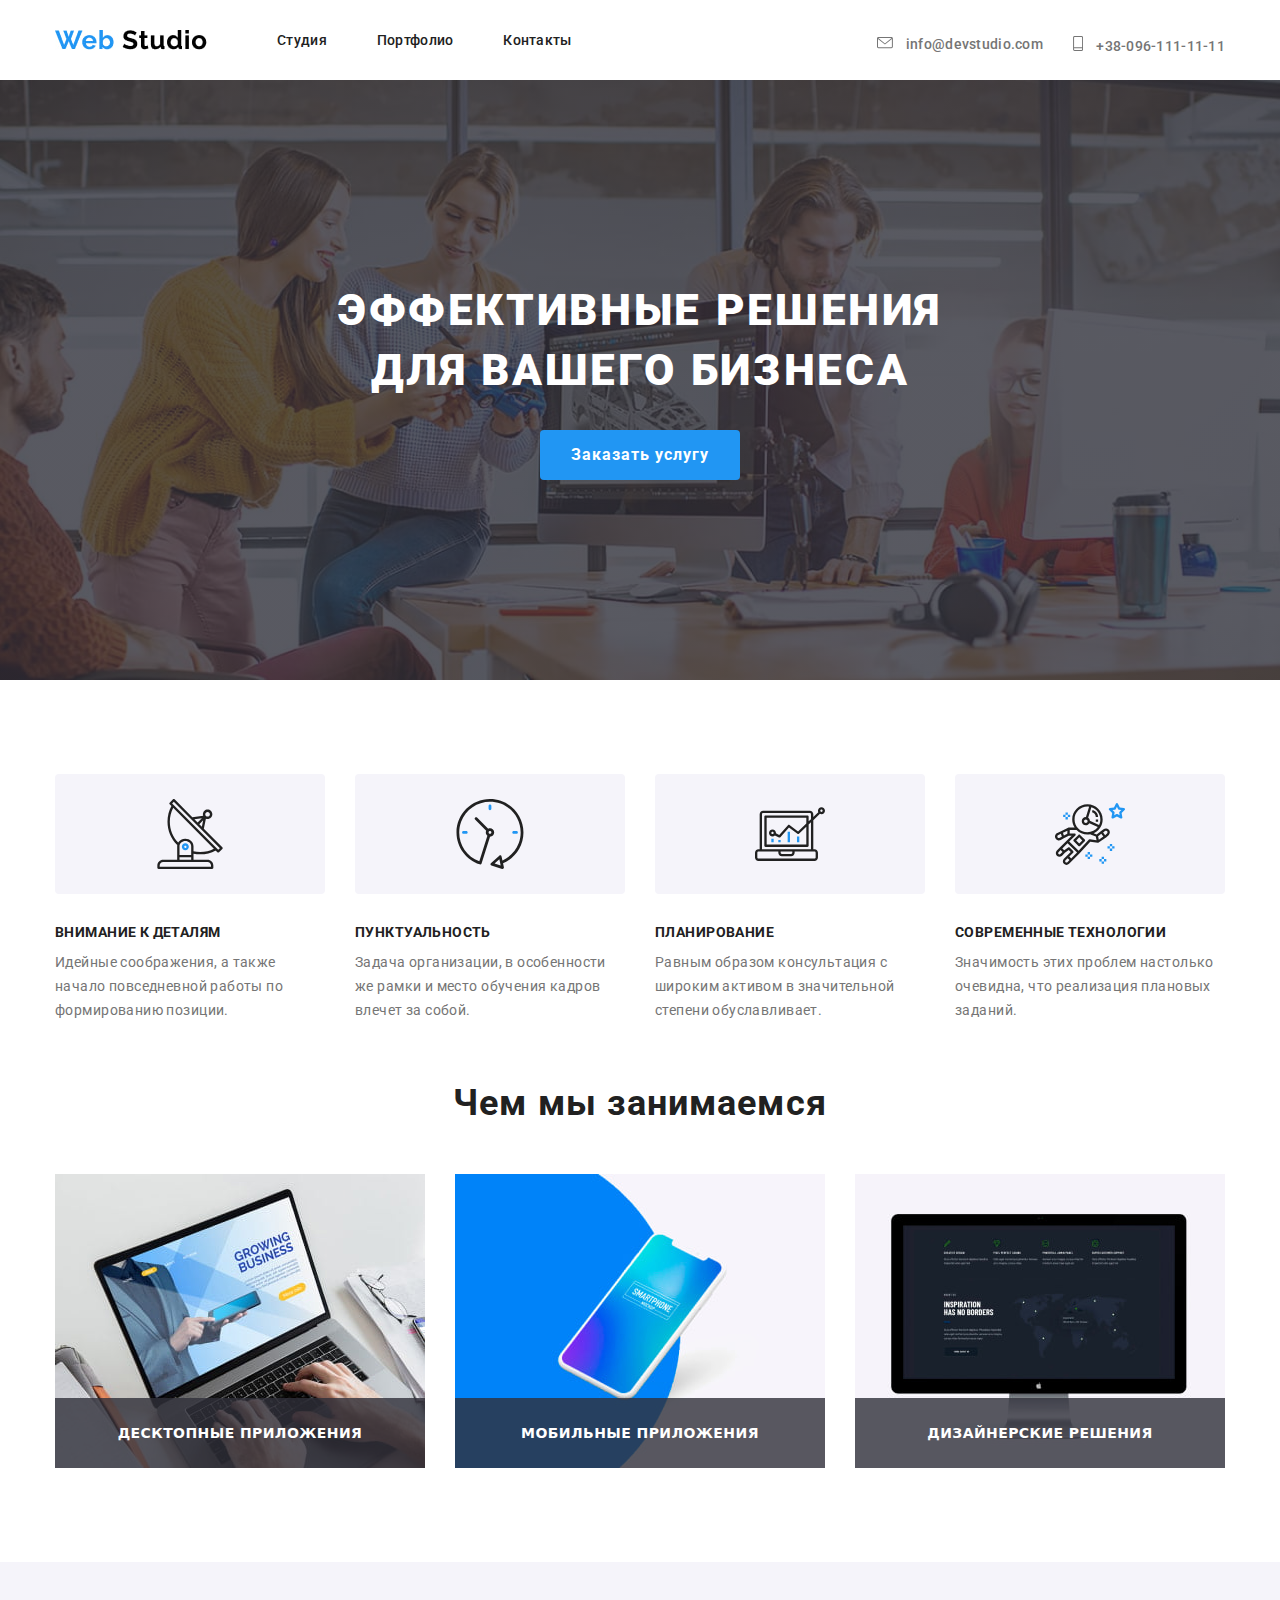
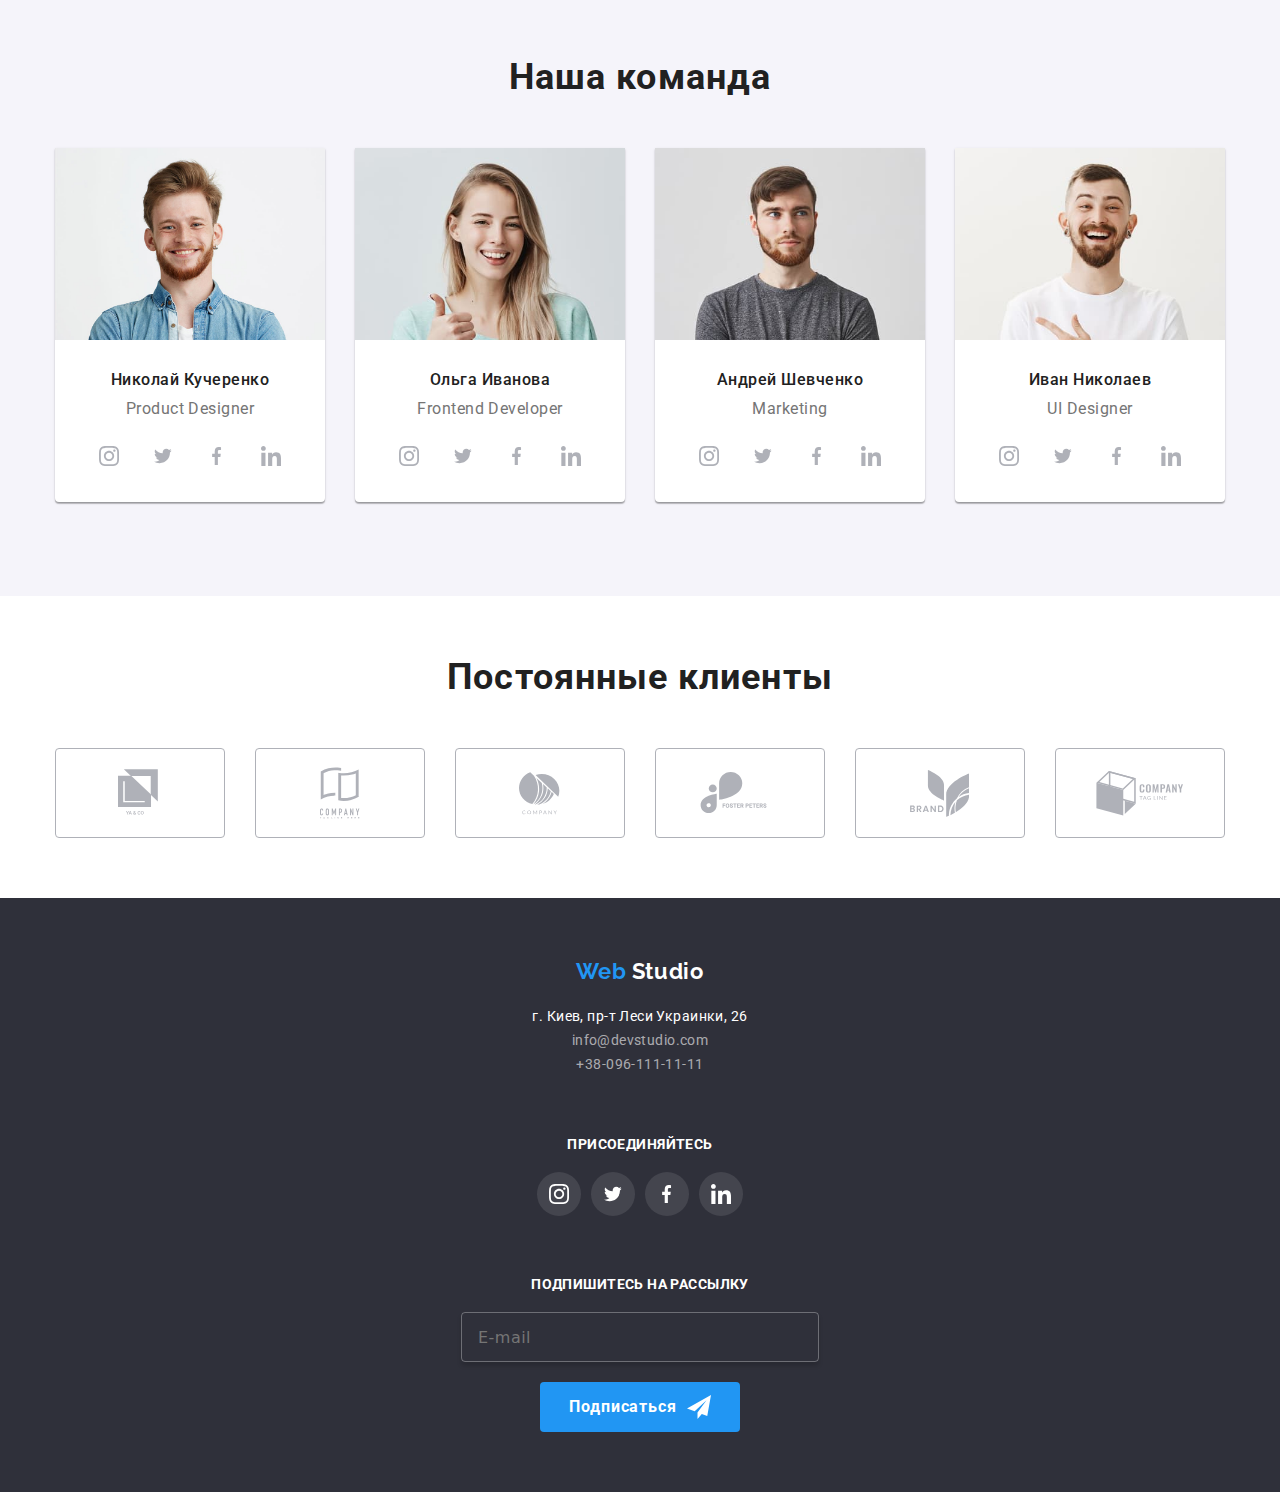
==== commit f34d818f: "борюсь с изображениями" ====
--- a/index.html
+++ b/index.html
@@ -156,14 +156,17 @@
             <li class="emploee-card">
               <img
                 class="emploee-image"
-                srcset="./images/John-mobile1x.jpg 1x, 
-                ./images/John-mobile2x.jpg 2x, 
-                ./images/John-tablet1x.jpg 1x, 
-                ./images/John-tablet2x.jpg 2x, 
-                ./images/John-desktop1x.jpg 1x, 
-                ./images/John-desktop2x.jpg 2x"
-                src="./images/John-mobile1x.jpg,"
+                srcset="
+                ./images/John-desktop1x270w.jpg 270w,
+                ./images/John-tablet1x354w.jpg 354w,
+                ./images/John-mobile1xw450.jpg 450w,
+                ./images/John-desktop2x540w.jpg 540w,
+                ./images/John-tablet2x708w.jpg 708w,
+                ./images/John-mobile2xw900.jpg 900w"
+
+                src="./images/John-mobile1xw450.jpg"
                 alt="John_Smith"
+                sizes="(min-width: 1200) 25vw, (min-width: 768) 50vw, (min-width: 480) 100vw"
               />
               <h4 class="emploee-name">Николай Кучеренко</h4>
               <p class="emploee-position">Product Designer</p>
--- a/css/main.min.css
+++ b/css/main.min.css
@@ -1,2 +1,2 @@
-body.modal-open{overflow:hidden}ul{list-style:none;-webkit-text-decoration-line:none;text-decoration-line:none;padding:0px;margin:0px}a{-webkit-text-decoration-line:none;text-decoration-line:none;text-decoration:none}address{font-style:normal}.visually-hidden{position:absolute;width:1px;height:1px;margin:-1px;border:0px;padding:0px;clip:rect(0 0 0 0);overflow:hidden}.order-button,.subscribe-button,.popup-send-button{display:-webkit-box;display:-ms-flexbox;display:flex;-webkit-box-align:center;-ms-flex-align:center;align-items:center;-webkit-box-pack:center;-ms-flex-pack:center;justify-content:center;width:200px;height:50px;margin-left:auto;margin-right:auto;text-align:center;color:#ffffff;font-family:Roboto,sans-serif;font-style:normal;font-weight:bold;font-size:16px;line-height:30px;letter-spacing:0.06em;text-decoration:none;background-color:#2196f3;border-radius:4px;cursor:pointer;border-color:transparent}.order-button:focus,.subscribe-button:focus,.popup-send-button:focus{outline:none}.order-button:hover,.order-button:focus,.subscribe-button:hover,.subscribe-button:focus,.popup-send-button:hover,.popup-send-button:focus{outline:none;-webkit-box-shadow:0px 4px 4px rgba(0,0,0,0.15);box-shadow:0px 4px 4px rgba(0,0,0,0.15)}.subscribe-button .icon-send{display:-webkit-box;display:-ms-flexbox;display:flex;-webkit-box-align:center;-ms-flex-align:center;align-items:center;-webkit-box-pack:center;-ms-flex-pack:center;justify-content:center;margin-left:10px;text-align:center}.header{position:relative}.header-container{-webkit-box-pack:center;-ms-flex-pack:center;justify-content:center;-webkit-box-align:center;-ms-flex-align:center;align-items:center;text-align:center;height:60px;margin-left:auto;margin-right:auto;padding:15px}@media screen and (min-width: 480px){.header-container{width:480px}}@media screen and (min-width: 768px){.header-container{width:768px;height:80px;display:-webkit-box;display:-ms-flexbox;display:flex}}@media screen and (min-width: 1200px){.header-container{width:1200px}}.header-container .logo-link{display:-webkit-box;display:-ms-flexbox;display:flex;margin-right:auto}.mobile-menu-button{position:absolute;top:5px;right:15px;margin:0px;padding:0px;border:none;background-color:transparent}.mobile-menu-button .icon-cross{display:none}.mobile-menu-button.is-open .icon-cross{display:block}.mobile-menu-button.is-open .icon-menu{display:none}@media screen and (min-width: 768px){.mobile-menu-button{display:none}}.nav-address-container{-webkit-box-align:center;-ms-flex-align:center;align-items:center;-webkit-box-pack:center;-ms-flex-pack:center;justify-content:center;background-color:#fff;text-align:center;font-family:Roboto,sans-serif;font-style:normal;font-weight:500;font-size:18px;line-height:21px;letter-spacing:0.02em}@media screen and (max-width: 767px){.nav-address-container{display:none;position:absolute;top:100%;left:0;width:100%;padding-top:60px;padding-bottom:45px;border-top:1px solid #ececec}.nav-address-container.is-open{display:block}}@media screen and (min-width: 768px){.nav-address-container{display:-webkit-box;display:-ms-flexbox;display:flex;font-size:14px;line-height:16px}}.site-nav-list{margin-bottom:20px}@media screen and (min-width: 768px){.site-nav-list{display:-webkit-box;display:-ms-flexbox;display:flex;margin-bottom:0px;margin-right:80px}.site-nav-list .site-nav-item+.site-nav-item{margin-left:50px}}@media screen and (min-width: 1200px){.site-nav-list{display:-webkit-box;display:-ms-flexbox;display:flex;margin-right:305px}}.site-nav-link{display:inline-block;margin-bottom:40px;color:#212121}@media screen and (min-width: 768px){.site-nav-link{display:-webkit-box;display:-ms-flexbox;display:flex;margin-bottom:0px}}.site-nav-link:active{position:relative;color:#2196f3}.site-nav-link:active::after{content:'';position:absolute;left:0;display:block;width:100%;height:4px;background-color:#2196f3;border-radius:2px;-webkit-animation-name:current-underline;animation-name:current-underline;-webkit-animation-duration:2s;animation-duration:2s;-webkit-animation-timing-function:ease-in-out;animation-timing-function:ease-in-out;-webkit-animation-iteration-count:1;animation-iteration-count:1;-webkit-animation-direction:alternate;animation-direction:alternate;-webkit-animation-delay:0s;animation-delay:0s;-webkit-animation-fill-mode:forwards;animation-fill-mode:forwards}@media screen and (max-width: 767px){.site-nav-link:active::after{top:25px}}@media screen and (min-width: 768px){.site-nav-link:active::after{top:44px;bottom:0}}@-webkit-keyframes current-underline{from{width:0%}to{width:100%}}@keyframes current-underline{from{width:0%}to{width:100%}}.header-address-list{display:block}@media screen and (min-width: 768px){.header-address-list{margin-bottom:-10px;text-align:left}}@media screen and (min-width: 1200px){.header-address-list{display:-webkit-box;display:-ms-flexbox;display:flex;margin-right:-30px}}.header-address-link{display:block;margin-bottom:15px;fill:#757575;color:#757575;-webkit-text-decoration-line:none;text-decoration-line:none;font-size:18px;line-height:21px;cursor:pointer;-webkit-transition:color 250ms cubic-bezier(0.4, 0, 0.2, 1),fill 250ms cubic-bezier(0.4, 0, 0.2, 1);transition:color 250ms cubic-bezier(0.4, 0, 0.2, 1),fill 250ms cubic-bezier(0.4, 0, 0.2, 1)}.header-address-link:hover,.header-address-link:focus{fill:#2196f3;color:#2196f3}@media screen and (min-width: 768px){.header-address-link{margin-bottom:10px;font-size:12px;line-height:14px}}@media screen and (min-width: 1200px){.header-address-link{margin-bottom:0px;margin-right:30px;font-size:14px;line-height:16px}}.header-address-link .header-address-icon{margin-right:10px}@media screen and (min-width: 768px){.header-address-link .header-address-icon{margin-right:8px}}@media screen and (min-width: 1200px){.header-address-link .header-address-icon{margin-right:10px}}.footer-section{background-color:#2f303a}.footer-container{padding-top:60px;padding-bottom:60px;margin-left:auto;margin-right:auto;text-align:center}@media screen and (min-width: 480px){.footer-container{width:480px}}@media screen and (min-width: 768px){.footer-container{width:768px}}@media screen and (min-width: 1200px){.footer-container{width:1200px}}.footer-logo{margin-bottom:20px}.footer-logo .web-footer{color:#2196f3;font-family:Raleway,sans-serif;font-style:normal;font-weight:bold;font-size:22px;line-height:26px;letter-spacing:0.03em}.footer-logo .studio-footer{color:#fff;font-family:Raleway,sans-serif;font-style:normal;font-weight:bold;font-size:22px;line-height:26px;letter-spacing:0.03em}.footer-address-container{margin-bottom:60px;display:block;font-family:Roboto,sans-serif;font-weight:normal;font-size:14px;line-height:24px;letter-spacing:0.03em}.footer-address-container .location{color:#fff}.footer-address-container .footer-address-link{color:rgba(255,255,255,0.6);-webkit-text-decoration-line:none;text-decoration-line:none}.join-us-container{margin-bottom:60px}.join-us-container .join-text{margin-top:0px;margin-bottom:20px;color:#fff;font-family:Roboto,sans-serif;font-weight:bold;font-size:14px;line-height:16px;letter-spacing:0.03em;text-transform:uppercase}.join-us-container .join-social-list{display:-webkit-box;display:-ms-flexbox;display:flex;-webkit-box-pack:center;-ms-flex-pack:center;justify-content:center}.join-us-container .join-social-list .join-social-item:not(:first-child){margin-left:10px}.join-us-container .join-social-list .join-social-link{width:44px;height:44px;display:-webkit-box;display:-ms-flexbox;display:flex;-ms-flex-wrap:wrap;flex-wrap:wrap;-webkit-box-align:center;-ms-flex-align:center;align-items:center;-webkit-box-pack:center;-ms-flex-pack:center;justify-content:center;color:#fff;background-color:rgba(255,255,255,0.1);-webkit-text-decoration-line:none;text-decoration-line:none;border-radius:200px;cursor:pointer;-webkit-transition:background-color 250ms cubic-bezier(0.4, 0, 0.2, 1);transition:background-color 250ms cubic-bezier(0.4, 0, 0.2, 1)}.join-us-container .join-social-list .join-social-link:hover,.join-us-container .join-social-list .join-social-link:focus{background-color:#2196f3}.join-us-container .join-social-list .join-social-link .join-social-icon{display:-webkit-box;display:-ms-flexbox;display:flex;-webkit-box-pack:center;-ms-flex-pack:center;justify-content:center;-webkit-box-align:center;-ms-flex-align:center;align-items:center;fill:#fff}.subscribe-form .subscribe-text{margin-top:0px;margin-bottom:20px;color:#fff;font-family:Roboto,sans-serif;font-weight:bold;font-size:14px;line-height:16px;letter-spacing:0.03em;text-transform:uppercase}.subscribe-container .subscribe-input{width:95%;height:50px;padding:15px 16px;margin-bottom:20px;border:1px solid rgba(255,255,255,0.3);-webkit-box-shadow:0px 4px 4px rgba(0,0,0,0.15);box-shadow:0px 4px 4px rgba(0,0,0,0.15);border-radius:4px;font-size:16px;line-height:20px;letter-spacing:0.03em;color:rgba(255,255,255,0.6);background-color:transparent}.subscribe-container .subscribe-input:focus{outline:none;background-color:#f5f4fa;border-color:#2196f3}@media screen and (min-width: 768px){.subscribe-container .subscribe-input{width:450px}}@media screen and (min-width: 1200px){.subscribe-container .subscribe-input{width:358px}}.hero-section{display:-webkit-box;display:-ms-flexbox;display:flex;-webkit-box-align:center;-ms-flex-align:center;align-items:center;-webkit-box-pack:center;-ms-flex-pack:center;justify-content:center;margin-left:auto;margin-right:auto;margin-bottom:60px;max-width:100%;height:400px;background-position:center;background-size:cover;background-repeat:no-repeat;font-family:Roboto,sans-serif;text-align:center;background-image:-webkit-gradient(linear, left top, right top, from(rgba(47,48,58,0.8)), to(rgba(47,48,58,0.8))),url(../../images/Header-mobile1x.jpg);background-image:linear-gradient(to right, rgba(47,48,58,0.8), rgba(47,48,58,0.8)),url(../../images/Header-mobile1x.jpg);background-size:480px 400px}@media screen and (min-device-pixel-ratio: 2), screen and (-webkit-min-device-pixel-ratio: 2), screen and (min-resolution: 192dpi), screen and (min-resolution: 2dppx){.hero-section .hero-section{background-image:url(../../images/Header-mobile2x.jpg)}}@media screen and (min-width: 768px){.hero-section{background-image:-webkit-gradient(linear, left top, right top, from(rgba(47,48,58,0.8)), to(rgba(47,48,58,0.8))),url(../../images/Header-tablet1x.jpg);background-image:linear-gradient(to right, rgba(47,48,58,0.8), rgba(47,48,58,0.8)),url(../../images/Header-tablet1x.jpg);background-size:768px 400px}}@media screen and (min-width: 768px) and (min-device-pixel-ratio: 2), screen and (min-width: 768px) and (-webkit-min-device-pixel-ratio: 2), screen and (min-width: 768px) and (min-resolution: 192dpi), screen and (min-width: 768px) and (min-resolution: 2dppx){.hero-section .hero-section{background-image:url(../../images/Header-tablet2x.jpg)}}@media screen and (min-width: 1200px){.hero-section{max-width:1600px;height:600px;margin-bottom:94px;background-image:-webkit-gradient(linear, left top, right top, from(rgba(47,48,58,0.8)), to(rgba(47,48,58,0.8))),url(../../images/Header-desktop1x.jpg);background-image:linear-gradient(to right, rgba(47,48,58,0.8), rgba(47,48,58,0.8)),url(../../images/Header-desktop1x.jpg);background-size:1600px 600px}}@media screen and (min-width: 1200px) and (min-device-pixel-ratio: 2), screen and (min-width: 1200px) and (-webkit-min-device-pixel-ratio: 2), screen and (min-width: 1200px) and (min-resolution: 192dpi), screen and (min-width: 1200px) and (min-resolution: 2dppx){.hero-section .hero-section{background-image:url(../../images/Header-desktop2x.jpg)}}.hero-title{margin-top:0px;margin-bottom:30px;color:#fff;font-weight:900;font-size:26px;line-height:42px;letter-spacing:0.06em;text-transform:uppercase}@media screen and (min-width: 1200px){.hero-title{font-size:44px;line-height:60px}}.features-container{padding-left:15px;padding-right:15px;margin-left:auto;margin-right:auto;margin-bottom:60px}@media screen and (min-width: 480px){.features-container{width:480px}}@media screen and (min-width: 768px){.features-container{width:768px}}@media screen and (min-width: 1200px){.features-container{width:1200px}}.features-list{margin:-15px}@media screen and (min-width: 768px){.features-list{display:-webkit-box;display:-ms-flexbox;display:flex;-ms-flex-wrap:wrap;flex-wrap:wrap}}.feachers-item{width:calc(100% - 2 * 15px);margin:15px}@media screen and (min-width: 768px){.feachers-item{width:calc((100% - 4 * 15px) / 2);margin:15px}}@media screen and (min-width: 1200px){.feachers-item{width:calc((100% - 8 * 15px) / 4);margin:15px}}.feachers-item .feachers-icon-container{height:120px;display:-webkit-box;display:-ms-flexbox;display:flex;-webkit-box-align:center;-ms-flex-align:center;align-items:center;-webkit-box-pack:center;-ms-flex-pack:center;justify-content:center;margin-top:0px;margin-bottom:30px;border-radius:4px;background-position:center;background-color:#f5f4fa}.feachers-item .feachers-icon-container .feachers-icon{width:70px;height:70px;background-color:transparent}.feachers-item .features-title{margin-top:0px;margin-bottom:10px;color:#212121;font-family:Roboto,sans-serif;font-weight:bold;font-size:14px;line-height:16px;letter-spacing:0.03em;text-transform:uppercase;text-align:center}@media screen and (min-width: 768px){.feachers-item .features-title{text-align:start}}.feachers-item .features-text{margin:0px;color:#757575;font-family:Roboto,sans-serif;font-weight:normal;font-size:14px;line-height:24px;letter-spacing:0.03em}.doings-container{width:1200px;-webkit-box-align:center;-ms-flex-align:center;align-items:center;padding-left:15px;padding-right:15px;margin-left:auto;margin-right:auto;margin-top:0px;margin-bottom:94px}@media screen and (max-width: 1199px){.doings-container{display:none}}.doings-container .doings-list{display:-webkit-box;display:-ms-flexbox;display:flex;margin:-15px}.doings-card{position:relative;display:-webkit-box;display:-ms-flexbox;display:flex;-webkit-box-align:center;-ms-flex-align:center;align-items:center;-webkit-box-pack:center;-ms-flex-pack:center;justify-content:center}@media screen and (min-width: 1200px){.doings-card{width:calc((100% - 6 * 15px) / 3);margin:15px}}.doings-card .doings-image{margin:0px}.doings-card .doings-text{position:absolute;width:100%;height:70px;bottom:0%;display:-webkit-box;display:-ms-flexbox;display:flex;text-align:center;-webkit-box-pack:center;-ms-flex-pack:center;justify-content:center;-webkit-box-align:center;-ms-flex-align:center;align-items:center;margin:0px;background-color:rgba(47,48,58,0.8);color:white;font-weight:bold;font-size:14px;line-height:16px;text-align:center;letter-spacing:0.03em;text-transform:uppercase}.team-section{margin-bottom:60px;padding-top:60px;padding-bottom:60px;background-color:#f5f4fa}@media screen and (min-width: 1200px){.team-section{padding-top:94px;padding-bottom:94px}}.team-container{padding-left:15px;padding-right:15px;margin-left:auto;margin-right:auto;font-size:16px;line-height:19px;letter-spacing:0.03em}@media screen and (min-width: 480px){.team-container{width:480px}}@media screen and (min-width: 768px){.team-container{width:768px}}@media screen and (min-width: 1200px){.team-container{width:1200px}}.team-list{margin:-15px}@media screen and (min-width: 768px){.team-list{display:-webkit-box;display:-ms-flexbox;display:flex;-ms-flex-wrap:wrap;flex-wrap:wrap}}.emploee-card{display:block;-webkit-box-align:center;-ms-flex-align:center;align-items:center;-webkit-box-pack:center;-ms-flex-pack:center;justify-content:center;width:calc(100% - 2 * 15px);margin:15px;font-family:Roboto,sans-serif;text-align:center;background-color:#fff;border-radius:0px 0px 4px 4px;-webkit-box-shadow:0px 2px 1px rgba(0,0,0,0.2),0px 1px 1px rgba(0,0,0,0.14),0px 1px 3px rgba(0,0,0,0.12);box-shadow:0px 2px 1px rgba(0,0,0,0.2),0px 1px 1px rgba(0,0,0,0.14),0px 1px 3px rgba(0,0,0,0.12)}.emploee-card:hover,.emploee-card:focus{-webkit-box-shadow:0px 2px 1px rgba(0,0,0,0.4),0px 1px 1px rgba(0,0,0,0.17),0px 1px 3px rgba(0,0,0,0.15);box-shadow:0px 2px 1px rgba(0,0,0,0.4),0px 1px 1px rgba(0,0,0,0.17),0px 1px 3px rgba(0,0,0,0.15)}@media screen and (min-width: 768px){.emploee-card{width:calc((100% - 4 * 15px) / 2);margin:15px}}@media screen and (min-width: 1200px){.emploee-card{width:calc((100% - 8 * 15px) / 4);margin:15px}}.emploee-card .emploee-image{display:block;max-width:100%;height:auto;-o-object-fit:cover;object-fit:cover;margin-top:0px;margin-bottom:30px}@media screen and (min-width: 768px){.emploee-card .emploee-image{width:354px;height:260px}}@media screen and (min-width: 1200px){.emploee-card .emploee-image{width:270px;height:260px}}.emploee-card .emploee-name{margin-top:0px;margin-bottom:10px;color:#212121;font-weight:500;text-align:center}.emploee-card .emploee-position{margin-top:0px;margin-bottom:16px;color:#757575;text-align:center;font-weight:normal}.emploee-social-list{display:-webkit-box;display:-ms-flexbox;display:flex;-webkit-box-align:center;-ms-flex-align:center;align-items:center;-webkit-box-pack:center;-ms-flex-pack:center;justify-content:center}.emploee-social-list .emploee-social-item:not(:first-child){margin-left:10px}.emploee-social-list .emploee-social-item .emploee-social-link{width:44px;height:44px;display:-webkit-box;display:-ms-flexbox;display:flex;-webkit-box-align:center;-ms-flex-align:center;align-items:center;-webkit-box-pack:center;-ms-flex-pack:center;justify-content:center;margin-top:0px;margin-bottom:24px;color:#757575;border-radius:50%;-webkit-transition:background-color 250ms cubic-bezier(0.4, 0, 0.2, 1);transition:background-color 250ms cubic-bezier(0.4, 0, 0.2, 1)}.emploee-social-list .emploee-social-item .emploee-social-link:hover,.emploee-social-list .emploee-social-item .emploee-social-link:focus{background-color:#2196f3}.emploee-social-list .emploee-social-item .emploee-social-link:hover svg,.emploee-social-list .emploee-social-item .emploee-social-link:focus svg{fill:#fff}.emploee-social-list .emploee-social-item .emploee-social-icon{display:-webkit-box;display:-ms-flexbox;display:flex;-webkit-box-align:center;-ms-flex-align:center;align-items:center;-webkit-box-pack:center;-ms-flex-pack:center;justify-content:center;background-color:transparent;fill:#afb1b8;-webkit-transition:fill 250ms cubic-bezier(0.4, 0, 0.2, 1);transition:fill 250ms cubic-bezier(0.4, 0, 0.2, 1)}.customers-container{padding-left:15px;padding-right:15px;margin-left:auto;margin-right:auto;margin-bottom:60px}@media screen and (min-width: 480px){.customers-container{width:480px}}@media screen and (min-width: 768px){.customers-container{width:768px}}@media screen and (min-width: 1200px){.customers-container{width:1200px}}.customers-list{display:-webkit-box;display:-ms-flexbox;display:flex;-ms-flex-wrap:wrap;flex-wrap:wrap;margin:-15px}.customers-list .customers-item{width:calc((100% - 4 * 15px) / 2);margin:15px}@media screen and (min-width: 768px){.customers-list .customers-item{width:calc((100% - 6 * 15px) / 3);margin:15px}}@media screen and (min-width: 1200px){.customers-list .customers-item{width:calc((100% - 12 * 15px) / 6);margin:15px}}.customers-link{display:-webkit-box;display:-ms-flexbox;display:flex;-webkit-box-align:center;-ms-flex-align:center;align-items:center;-webkit-box-pack:center;-ms-flex-pack:center;justify-content:center;height:90px;-webkit-box-sizing:border-box;box-sizing:border-box;border-radius:4px;border:1px solid #afb1b8;cursor:pointer;-webkit-transition:border-color 250ms cubic-bezier(0.4, 0, 0.2, 1);transition:border-color 250ms cubic-bezier(0.4, 0, 0.2, 1)}.customers-link:hover,.customers-link:focus{border-color:#2196f3}.customers-link:hover svg,.customers-link:focus svg{fill:#2196f3}.customers-link .customers-icon{display:-webkit-box;display:-ms-flexbox;display:flex;fill:#afb1b8;-webkit-transition:fill 250ms cubic-bezier(0.4, 0, 0.2, 1);transition:fill 250ms cubic-bezier(0.4, 0, 0.2, 1)}.page-title{margin-top:0px;margin-bottom:30px;font-family:Roboto,sans-serif;text-align:center;color:#212121;font-weight:bold;font-size:28px;line-height:33px;letter-spacing:0.03em}@media screen and (min-width: 1200px){.page-title{margin-bottom:50px;font-size:36px;line-height:42px}}.backdrop{position:fixed;top:0px;left:0px;width:100%;height:100%;padding:20px;background-color:rgba(0,0,0,0.2);overflow-y:scroll;opacity:1;-webkit-transition:opacity 250ms cubic-bezier(0.4, 0, 0.2, 1);transition:opacity 250ms cubic-bezier(0.4, 0, 0.2, 1)}.backdrop.is-hidden{opacity:0;pointer-events:none}.backdrop.is-hidden.popup{-webkit-transform:translate(-50%, -50%) scale(0.9);transform:translate(-50%, -50%) scale(0.9)}.popup{position:absolute;top:50%;left:50%;width:100%;max-width:450px;font-family:Roboto,sans-serif;padding:40px;background-color:#fff;-webkit-box-shadow:0px 2px 1px rgba(0,0,0,0.2),0px 1px 1px rgba(0,0,0,0.14),0px 1px 3px rgba(0,0,0,0.12);box-shadow:0px 2px 1px rgba(0,0,0,0.2),0px 1px 1px rgba(0,0,0,0.14),0px 1px 3px rgba(0,0,0,0.12);border-radius:4px;-webkit-transform:translate(-50%, -50%) scale(1);transform:translate(-50%, -50%) scale(1);-webkit-transition:-webkit-transform 250ms cubic-bezier(0.4, 0, 0.2, 1);transition:-webkit-transform 250ms cubic-bezier(0.4, 0, 0.2, 1);transition:transform 250ms cubic-bezier(0.4, 0, 0.2, 1);transition:transform 250ms cubic-bezier(0.4, 0, 0.2, 1), -webkit-transform 250ms cubic-bezier(0.4, 0, 0.2, 1)}@media screen and (min-width: 769px){.popup{max-width:528px}}.popup-close{position:absolute;display:-webkit-box;display:-ms-flexbox;display:flex;-webkit-box-align:center;-ms-flex-align:center;align-items:center;-webkit-box-pack:center;-ms-flex-pack:center;justify-content:center;right:8px;top:8px;width:30px;height:30px;padding:0px;border-radius:50%;border:1px solid rgba(0,0,0,0.1);background-color:white;cursor:pointer}.popup-close:hover,.popup-close:focus{outline:none;-webkit-box-shadow:0px 4px 4px rgba(0,0,0,0.15);box-shadow:0px 4px 4px rgba(0,0,0,0.15)}.popup-close:hover svg,.popup-close:focus svg{fill:#2196f3;-webkit-transition:all 150ms linear;transition:all 150ms linear}.popup-close .popup-close-icon{position:absolute;display:block;width:11px;height:11px;fill:#212121;-webkit-transition:all 150ms linear;transition:all 150ms linear}.popup-title{display:-webkit-box;display:-ms-flexbox;display:flex;-webkit-box-align:center;-ms-flex-align:center;align-items:center;-webkit-box-pack:center;-ms-flex-pack:center;justify-content:center;width:100%;margin-bottom:30px;color:#212121;font-weight:bold;font-size:20px;line-height:23px;text-align:center;letter-spacing:0.03em}.popup-field{position:relative;display:-webkit-box;display:-ms-flexbox;display:flex;-webkit-box-orient:vertical;-webkit-box-direction:normal;-ms-flex-direction:column;flex-direction:column;margin-bottom:28px}.popup-field .popup-field-input{position:relative;display:-webkit-box;display:-ms-flexbox;display:flex;-webkit-box-align:center;-ms-flex-align:center;align-items:center;-webkit-box-pack:center;-ms-flex-pack:center;justify-content:center;width:100%;height:40px;padding-top:12px;padding-bottom:12px;padding-left:42px;padding-right:18px;border:1px solid rgba(33,33,33,0.2);border-radius:4px;font:inherit;cursor:pointer}.popup-field .popup-field-input:focus{outline:none;border-color:#2196f3}.popup-field .popup-field-input:focus ~ .popup-field-label,.popup-field .popup-field-input:not(:placeholder-shown) ~ .popup-field-label{-webkit-transform:translateY(-40px) translateX(15px);transform:translateY(-40px) translateX(15px);color:#2196f3}.popup-field .popup-field-input:focus ~ .popup-icon{fill:#2196f3}.popup-field .popup-field-label{position:absolute;top:50%;left:0px;-webkit-transform:translateY(-50%) translateX(40px);transform:translateY(-50%) translateX(40px);-webkit-transition:-webkit-transform 250ms linear;transition:-webkit-transform 250ms linear;transition:transform 250ms linear;transition:transform 250ms linear, -webkit-transform 250ms linear;cursor:pointer;font-size:14px;line-height:16px;letter-spacing:0.01em;color:#757575}.popup-field .popup-icon{position:absolute;left:19px;top:50%;-webkit-transform:translateY(-50%);transform:translateY(-50%);-webkit-transition:-webkit-transform 250ms linear;transition:-webkit-transform 250ms linear;transition:transform 250ms linear;transition:transform 250ms linear, -webkit-transform 250ms linear}.popup-field .popup-field-textarea{position:relative;display:-webkit-box;display:-ms-flexbox;display:flex;-webkit-box-align:center;-ms-flex-align:center;align-items:center;-webkit-box-pack:center;-ms-flex-pack:center;justify-content:center;width:100%;height:120px;resize:none;margin-bottom:20px;padding:12px 16px;font-size:14px;line-height:16px;letter-spacing:0.01em;cursor:pointer;border:1px solid rgba(33,33,33,0.2);border-radius:4px}.popup-field .popup-field-textarea:focus{outline:none;border-color:#2196f3}.popup-field .popup-field-textarea:focus ~ .textarea-field-label,.popup-field .popup-field-textarea:not(:placeholder-shown) ~ .textarea-field-label{-webkit-transform:translateY(-40px) translateX(15px);transform:translateY(-40px) translateX(15px);color:#2196f3}.popup-field .textarea-field-label{position:absolute;top:15%;left:0px;-webkit-transform:translateY(-50%) translateX(40px);transform:translateY(-50%) translateX(40px);-webkit-transition:-webkit-transform 250ms linear;transition:-webkit-transform 250ms linear;transition:transform 250ms linear;transition:transform 250ms linear, -webkit-transform 250ms linear;cursor:pointer;font-size:14px;line-height:16px;letter-spacing:0.01em;color:#757575}.accept-conditions{width:100%;text-align:justify;margin-bottom:30px;cursor:pointer}.accept-conditions .accept-conditions-checkbox{font-size:12px;line-height:14px;letter-spacing:0.03em;font-weight:normal}@media screen and (min-width: 769px){.accept-conditions .accept-conditions-checkbox{font-size:14px;line-height:24px}}.accept-conditions .accept-conditions-checkbox .accept-conditions-box{-webkit-appearance:none;-moz-appearance:none;appearance:none;position:absolute}.accept-conditions .accept-conditions-checkbox .accept-conditions-box ~ .accept-conditions-text:before{content:'';display:inline-block;width:16px;height:16px;margin-right:8px;border:2px solid #212121;border-radius:2px;-ms-flex-negative:0;flex-shrink:0;-webkit-transition:all 100ms linear;transition:all 100ms linear}.accept-conditions .accept-conditions-checkbox .accept-conditions-box:checked ~ .accept-conditions-text:before{background-color:#2196f3;border-color:transparent;background-image:url(../../images/checkbox-Vector.svg);background-repeat:no-repeat;background-position:center;background-size:inherit}.accept-conditions .accept-conditions-text{color:#757575}.accept-conditions .conditions-text{color:#2196f3;text-decoration:underline}
+body.modal-open{overflow:hidden}ul{list-style:none;-webkit-text-decoration-line:none;text-decoration-line:none;padding:0px;margin:0px}a{-webkit-text-decoration-line:none;text-decoration-line:none;text-decoration:none}address{font-style:normal}.visually-hidden{position:absolute;width:1px;height:1px;margin:-1px;border:0px;padding:0px;clip:rect(0 0 0 0);overflow:hidden}.order-button,.subscribe-button,.popup-send-button{display:-webkit-box;display:-ms-flexbox;display:flex;-webkit-box-align:center;-ms-flex-align:center;align-items:center;-webkit-box-pack:center;-ms-flex-pack:center;justify-content:center;width:200px;height:50px;margin-left:auto;margin-right:auto;text-align:center;color:#ffffff;font-family:Roboto,sans-serif;font-style:normal;font-weight:bold;font-size:16px;line-height:30px;letter-spacing:0.06em;text-decoration:none;background-color:#2196f3;border-radius:4px;cursor:pointer;border-color:transparent}.order-button:focus,.subscribe-button:focus,.popup-send-button:focus{outline:none}.order-button:hover,.order-button:focus,.subscribe-button:hover,.subscribe-button:focus,.popup-send-button:hover,.popup-send-button:focus{outline:none;-webkit-box-shadow:0px 4px 4px rgba(0,0,0,0.15);box-shadow:0px 4px 4px rgba(0,0,0,0.15)}.subscribe-button .icon-send{display:-webkit-box;display:-ms-flexbox;display:flex;-webkit-box-align:center;-ms-flex-align:center;align-items:center;-webkit-box-pack:center;-ms-flex-pack:center;justify-content:center;margin-left:10px;text-align:center}.header{position:relative}.header-container{-webkit-box-pack:center;-ms-flex-pack:center;justify-content:center;-webkit-box-align:center;-ms-flex-align:center;align-items:center;text-align:center;height:60px;margin-left:auto;margin-right:auto;padding:15px}@media screen and (min-width: 480px){.header-container{width:480px}}@media screen and (min-width: 768px){.header-container{width:768px;height:80px;display:-webkit-box;display:-ms-flexbox;display:flex}}@media screen and (min-width: 1200px){.header-container{width:1200px}}.header-container .logo-link{display:-webkit-box;display:-ms-flexbox;display:flex;margin-right:auto}.mobile-menu-button{position:absolute;top:5px;right:15px;margin:0px;padding:0px;border:none;background-color:transparent}.mobile-menu-button .icon-cross{display:none}.mobile-menu-button.is-open .icon-cross{display:block}.mobile-menu-button.is-open .icon-menu{display:none}@media screen and (min-width: 768px){.mobile-menu-button{display:none}}.nav-address-container{-webkit-box-align:center;-ms-flex-align:center;align-items:center;-webkit-box-pack:center;-ms-flex-pack:center;justify-content:center;background-color:#fff;text-align:center;font-family:Roboto,sans-serif;font-style:normal;font-weight:500;font-size:18px;line-height:21px;letter-spacing:0.02em}@media screen and (max-width: 767px){.nav-address-container{display:none;position:absolute;top:100%;left:0;width:100%;padding-top:60px;padding-bottom:45px;border-top:1px solid #ececec}.nav-address-container.is-open{display:block}}@media screen and (min-width: 768px){.nav-address-container{display:-webkit-box;display:-ms-flexbox;display:flex;font-size:14px;line-height:16px}}.site-nav-list{margin-bottom:20px}@media screen and (min-width: 768px){.site-nav-list{display:-webkit-box;display:-ms-flexbox;display:flex;margin-bottom:0px;margin-right:80px}.site-nav-list .site-nav-item+.site-nav-item{margin-left:50px}}@media screen and (min-width: 1200px){.site-nav-list{display:-webkit-box;display:-ms-flexbox;display:flex;margin-right:305px}}.site-nav-link{display:inline-block;margin-bottom:40px;color:#212121}@media screen and (min-width: 768px){.site-nav-link{display:-webkit-box;display:-ms-flexbox;display:flex;margin-bottom:0px}}.site-nav-link:active{position:relative;color:#2196f3}.site-nav-link:active::after{content:'';position:absolute;left:0;display:block;width:100%;height:4px;background-color:#2196f3;border-radius:2px;-webkit-animation-name:current-underline;animation-name:current-underline;-webkit-animation-duration:2s;animation-duration:2s;-webkit-animation-timing-function:ease-in-out;animation-timing-function:ease-in-out;-webkit-animation-iteration-count:1;animation-iteration-count:1;-webkit-animation-direction:alternate;animation-direction:alternate;-webkit-animation-delay:0s;animation-delay:0s;-webkit-animation-fill-mode:forwards;animation-fill-mode:forwards}@media screen and (max-width: 767px){.site-nav-link:active::after{top:25px}}@media screen and (min-width: 768px){.site-nav-link:active::after{top:44px;bottom:0}}@-webkit-keyframes current-underline{from{width:0%}to{width:100%}}@keyframes current-underline{from{width:0%}to{width:100%}}.header-address-list{display:block}@media screen and (min-width: 768px){.header-address-list{margin-bottom:-10px;text-align:left}}@media screen and (min-width: 1200px){.header-address-list{display:-webkit-box;display:-ms-flexbox;display:flex;margin-right:-30px}}.header-address-link{display:block;margin-bottom:15px;fill:#757575;color:#757575;-webkit-text-decoration-line:none;text-decoration-line:none;font-size:18px;line-height:21px;cursor:pointer;-webkit-transition:color 250ms cubic-bezier(0.4, 0, 0.2, 1),fill 250ms cubic-bezier(0.4, 0, 0.2, 1);transition:color 250ms cubic-bezier(0.4, 0, 0.2, 1),fill 250ms cubic-bezier(0.4, 0, 0.2, 1)}.header-address-link:hover,.header-address-link:focus{fill:#2196f3;color:#2196f3}@media screen and (min-width: 768px){.header-address-link{margin-bottom:10px;font-size:12px;line-height:14px}}@media screen and (min-width: 1200px){.header-address-link{margin-bottom:0px;margin-right:30px;font-size:14px;line-height:16px}}.header-address-link .header-address-icon{margin-right:10px}@media screen and (min-width: 768px){.header-address-link .header-address-icon{margin-right:8px}}@media screen and (min-width: 1200px){.header-address-link .header-address-icon{margin-right:10px}}.footer-section{background-color:#2f303a}.footer-container{padding-top:60px;padding-bottom:60px;margin-left:auto;margin-right:auto;text-align:center}@media screen and (min-width: 480px){.footer-container{width:480px}}@media screen and (min-width: 768px){.footer-container{width:768px}}@media screen and (min-width: 1200px){.footer-container{width:1200px}}.footer-logo{margin-bottom:20px}.footer-logo .web-footer{color:#2196f3;font-family:Raleway,sans-serif;font-style:normal;font-weight:bold;font-size:22px;line-height:26px;letter-spacing:0.03em}.footer-logo .studio-footer{color:#fff;font-family:Raleway,sans-serif;font-style:normal;font-weight:bold;font-size:22px;line-height:26px;letter-spacing:0.03em}.footer-address-container{margin-bottom:60px;display:block;font-family:Roboto,sans-serif;font-weight:normal;font-size:14px;line-height:24px;letter-spacing:0.03em}.footer-address-container .location{color:#fff}.footer-address-container .footer-address-link{color:rgba(255,255,255,0.6);-webkit-text-decoration-line:none;text-decoration-line:none}.join-us-container{margin-bottom:60px}.join-us-container .join-text{margin-top:0px;margin-bottom:20px;color:#fff;font-family:Roboto,sans-serif;font-weight:bold;font-size:14px;line-height:16px;letter-spacing:0.03em;text-transform:uppercase}.join-us-container .join-social-list{display:-webkit-box;display:-ms-flexbox;display:flex;-webkit-box-pack:center;-ms-flex-pack:center;justify-content:center}.join-us-container .join-social-list .join-social-item:not(:first-child){margin-left:10px}.join-us-container .join-social-list .join-social-link{width:44px;height:44px;display:-webkit-box;display:-ms-flexbox;display:flex;-ms-flex-wrap:wrap;flex-wrap:wrap;-webkit-box-align:center;-ms-flex-align:center;align-items:center;-webkit-box-pack:center;-ms-flex-pack:center;justify-content:center;color:#fff;background-color:rgba(255,255,255,0.1);-webkit-text-decoration-line:none;text-decoration-line:none;border-radius:200px;cursor:pointer;-webkit-transition:background-color 250ms cubic-bezier(0.4, 0, 0.2, 1);transition:background-color 250ms cubic-bezier(0.4, 0, 0.2, 1)}.join-us-container .join-social-list .join-social-link:hover,.join-us-container .join-social-list .join-social-link:focus{background-color:#2196f3}.join-us-container .join-social-list .join-social-link .join-social-icon{display:-webkit-box;display:-ms-flexbox;display:flex;-webkit-box-pack:center;-ms-flex-pack:center;justify-content:center;-webkit-box-align:center;-ms-flex-align:center;align-items:center;fill:#fff}.subscribe-form .subscribe-text{margin-top:0px;margin-bottom:20px;color:#fff;font-family:Roboto,sans-serif;font-weight:bold;font-size:14px;line-height:16px;letter-spacing:0.03em;text-transform:uppercase}.subscribe-container .subscribe-input{width:95%;height:50px;padding:15px 16px;margin-bottom:20px;border:1px solid rgba(255,255,255,0.3);-webkit-box-shadow:0px 4px 4px rgba(0,0,0,0.15);box-shadow:0px 4px 4px rgba(0,0,0,0.15);border-radius:4px;font-size:16px;line-height:20px;letter-spacing:0.03em;color:rgba(255,255,255,0.6);background-color:transparent}.subscribe-container .subscribe-input:focus{outline:none;background-color:#f5f4fa;border-color:#2196f3}@media screen and (min-width: 768px){.subscribe-container .subscribe-input{width:450px}}@media screen and (min-width: 1200px){.subscribe-container .subscribe-input{width:358px}}.hero-section{display:-webkit-box;display:-ms-flexbox;display:flex;-webkit-box-align:center;-ms-flex-align:center;align-items:center;-webkit-box-pack:center;-ms-flex-pack:center;justify-content:center;margin-left:auto;margin-right:auto;margin-bottom:60px;max-width:100%;height:400px;background-position:center;background-size:cover;background-repeat:no-repeat;font-family:Roboto,sans-serif;text-align:center;background-image:-webkit-gradient(linear, left top, right top, from(rgba(47,48,58,0.8)), to(rgba(47,48,58,0.8))),url(../../images/Header-mobile1x.jpg);background-image:linear-gradient(to right, rgba(47,48,58,0.8), rgba(47,48,58,0.8)),url(../../images/Header-mobile1x.jpg);background-size:480px 400px}@media screen and (min-device-pixel-ratio: 2), screen and (-webkit-min-device-pixel-ratio: 2), screen and (min-resolution: 192dpi), screen and (min-resolution: 2dppx){.hero-section .hero-section{background-image:url(../../images/Header-mobile2x.jpg)}}@media screen and (min-width: 768px){.hero-section{background-image:-webkit-gradient(linear, left top, right top, from(rgba(47,48,58,0.8)), to(rgba(47,48,58,0.8))),url(../../images/Header-tablet1x.jpg);background-image:linear-gradient(to right, rgba(47,48,58,0.8), rgba(47,48,58,0.8)),url(../../images/Header-tablet1x.jpg);background-size:768px 400px}}@media screen and (min-width: 768px) and (min-device-pixel-ratio: 2), screen and (min-width: 768px) and (-webkit-min-device-pixel-ratio: 2), screen and (min-width: 768px) and (min-resolution: 192dpi), screen and (min-width: 768px) and (min-resolution: 2dppx){.hero-section .hero-section{background-image:url(../../images/Header-tablet2x.jpg)}}@media screen and (min-width: 1200px){.hero-section{max-width:1600px;height:600px;margin-bottom:94px;background-image:-webkit-gradient(linear, left top, right top, from(rgba(47,48,58,0.8)), to(rgba(47,48,58,0.8))),url(../../images/Header-desktop1x.jpg);background-image:linear-gradient(to right, rgba(47,48,58,0.8), rgba(47,48,58,0.8)),url(../../images/Header-desktop1x.jpg);background-size:1600px 600px}}@media screen and (min-width: 1200px) and (min-device-pixel-ratio: 2), screen and (min-width: 1200px) and (-webkit-min-device-pixel-ratio: 2), screen and (min-width: 1200px) and (min-resolution: 192dpi), screen and (min-width: 1200px) and (min-resolution: 2dppx){.hero-section .hero-section{background-image:url(../../images/Header-desktop2x.jpg)}}.hero-title{margin-top:0px;margin-bottom:30px;color:#fff;font-weight:900;font-size:26px;line-height:42px;letter-spacing:0.06em;text-transform:uppercase}@media screen and (min-width: 1200px){.hero-title{font-size:44px;line-height:60px}}.features-container{padding-left:15px;padding-right:15px;margin-left:auto;margin-right:auto;margin-bottom:60px}@media screen and (min-width: 480px){.features-container{width:480px}}@media screen and (min-width: 768px){.features-container{width:768px}}@media screen and (min-width: 1200px){.features-container{width:1200px}}.features-list{margin:-15px}@media screen and (min-width: 768px){.features-list{display:-webkit-box;display:-ms-flexbox;display:flex;-ms-flex-wrap:wrap;flex-wrap:wrap}}.feachers-item{width:calc(100% - 2 * 15px);margin:15px}@media screen and (min-width: 768px){.feachers-item{width:calc((100% - 4 * 15px) / 2);margin:15px}}@media screen and (min-width: 1200px){.feachers-item{width:calc((100% - 8 * 15px) / 4);margin:15px}}.feachers-item .feachers-icon-container{height:120px;display:-webkit-box;display:-ms-flexbox;display:flex;-webkit-box-align:center;-ms-flex-align:center;align-items:center;-webkit-box-pack:center;-ms-flex-pack:center;justify-content:center;margin-top:0px;margin-bottom:30px;border-radius:4px;background-position:center;background-color:#f5f4fa}.feachers-item .feachers-icon-container .feachers-icon{width:70px;height:70px;background-color:transparent}.feachers-item .features-title{margin-top:0px;margin-bottom:10px;color:#212121;font-family:Roboto,sans-serif;font-weight:bold;font-size:14px;line-height:16px;letter-spacing:0.03em;text-transform:uppercase;text-align:center}@media screen and (min-width: 768px){.feachers-item .features-title{text-align:start}}.feachers-item .features-text{margin:0px;color:#757575;font-family:Roboto,sans-serif;font-weight:normal;font-size:14px;line-height:24px;letter-spacing:0.03em}.doings-container{width:1200px;-webkit-box-align:center;-ms-flex-align:center;align-items:center;padding-left:15px;padding-right:15px;margin-left:auto;margin-right:auto;margin-top:0px;margin-bottom:94px}@media screen and (max-width: 1199px){.doings-container{display:none}}.doings-container .doings-list{display:-webkit-box;display:-ms-flexbox;display:flex;margin:-15px}.doings-card{position:relative;display:-webkit-box;display:-ms-flexbox;display:flex;-webkit-box-align:center;-ms-flex-align:center;align-items:center;-webkit-box-pack:center;-ms-flex-pack:center;justify-content:center}@media screen and (min-width: 1200px){.doings-card{width:calc((100% - 6 * 15px) / 3);margin:15px}}.doings-card .doings-image{margin:0px}.doings-card .doings-text{position:absolute;width:100%;height:70px;bottom:0%;display:-webkit-box;display:-ms-flexbox;display:flex;text-align:center;-webkit-box-pack:center;-ms-flex-pack:center;justify-content:center;-webkit-box-align:center;-ms-flex-align:center;align-items:center;margin:0px;background-color:rgba(47,48,58,0.8);color:white;font-weight:bold;font-size:14px;line-height:16px;text-align:center;letter-spacing:0.03em;text-transform:uppercase}.team-section{margin-bottom:60px;padding-top:60px;padding-bottom:60px;background-color:#f5f4fa}@media screen and (min-width: 1200px){.team-section{padding-top:94px;padding-bottom:94px}}.team-container{padding-left:15px;padding-right:15px;margin-left:auto;margin-right:auto;font-size:16px;line-height:19px;letter-spacing:0.03em}@media screen and (min-width: 480px){.team-container{width:480px}}@media screen and (min-width: 768px){.team-container{width:768px}}@media screen and (min-width: 1200px){.team-container{width:1200px}}.team-list{margin:-15px}@media screen and (min-width: 768px){.team-list{display:-webkit-box;display:-ms-flexbox;display:flex;-ms-flex-wrap:wrap;flex-wrap:wrap}}.emploee-card{display:block;-webkit-box-align:center;-ms-flex-align:center;align-items:center;-webkit-box-pack:center;-ms-flex-pack:center;justify-content:center;width:calc(100% - 2 * 15px);margin:15px;font-family:Roboto,sans-serif;text-align:center;background-color:#fff;border-radius:0px 0px 4px 4px;-webkit-box-shadow:0px 2px 1px rgba(0,0,0,0.2),0px 1px 1px rgba(0,0,0,0.14),0px 1px 3px rgba(0,0,0,0.12);box-shadow:0px 2px 1px rgba(0,0,0,0.2),0px 1px 1px rgba(0,0,0,0.14),0px 1px 3px rgba(0,0,0,0.12)}.emploee-card:hover,.emploee-card:focus{-webkit-box-shadow:0px 2px 1px rgba(0,0,0,0.4),0px 1px 1px rgba(0,0,0,0.17),0px 1px 3px rgba(0,0,0,0.15);box-shadow:0px 2px 1px rgba(0,0,0,0.4),0px 1px 1px rgba(0,0,0,0.17),0px 1px 3px rgba(0,0,0,0.15)}@media screen and (min-width: 768px){.emploee-card{width:calc((100% - 4 * 15px) / 2);margin:15px}}@media screen and (min-width: 1200px){.emploee-card{width:calc((100% - 8 * 15px) / 4);margin:15px}}.emploee-card .emploee-image{display:block;max-width:100%;height:auto;-o-object-fit:cover;object-fit:cover;margin-top:0px;margin-bottom:30px}.emploee-card .emploee-name{margin-top:0px;margin-bottom:10px;color:#212121;font-weight:500;text-align:center}.emploee-card .emploee-position{margin-top:0px;margin-bottom:16px;color:#757575;text-align:center;font-weight:normal}.emploee-social-list{display:-webkit-box;display:-ms-flexbox;display:flex;-webkit-box-align:center;-ms-flex-align:center;align-items:center;-webkit-box-pack:center;-ms-flex-pack:center;justify-content:center}.emploee-social-list .emploee-social-item:not(:first-child){margin-left:10px}.emploee-social-list .emploee-social-item .emploee-social-link{width:44px;height:44px;display:-webkit-box;display:-ms-flexbox;display:flex;-webkit-box-align:center;-ms-flex-align:center;align-items:center;-webkit-box-pack:center;-ms-flex-pack:center;justify-content:center;margin-top:0px;margin-bottom:24px;color:#757575;border-radius:50%;-webkit-transition:background-color 250ms cubic-bezier(0.4, 0, 0.2, 1);transition:background-color 250ms cubic-bezier(0.4, 0, 0.2, 1)}.emploee-social-list .emploee-social-item .emploee-social-link:hover,.emploee-social-list .emploee-social-item .emploee-social-link:focus{background-color:#2196f3}.emploee-social-list .emploee-social-item .emploee-social-link:hover svg,.emploee-social-list .emploee-social-item .emploee-social-link:focus svg{fill:#fff}.emploee-social-list .emploee-social-item .emploee-social-icon{display:-webkit-box;display:-ms-flexbox;display:flex;-webkit-box-align:center;-ms-flex-align:center;align-items:center;-webkit-box-pack:center;-ms-flex-pack:center;justify-content:center;background-color:transparent;fill:#afb1b8;-webkit-transition:fill 250ms cubic-bezier(0.4, 0, 0.2, 1);transition:fill 250ms cubic-bezier(0.4, 0, 0.2, 1)}.customers-container{padding-left:15px;padding-right:15px;margin-left:auto;margin-right:auto;margin-bottom:60px}@media screen and (min-width: 480px){.customers-container{width:480px}}@media screen and (min-width: 768px){.customers-container{width:768px}}@media screen and (min-width: 1200px){.customers-container{width:1200px}}.customers-list{display:-webkit-box;display:-ms-flexbox;display:flex;-ms-flex-wrap:wrap;flex-wrap:wrap;margin:-15px}.customers-list .customers-item{width:calc((100% - 4 * 15px) / 2);margin:15px}@media screen and (min-width: 768px){.customers-list .customers-item{width:calc((100% - 6 * 15px) / 3);margin:15px}}@media screen and (min-width: 1200px){.customers-list .customers-item{width:calc((100% - 12 * 15px) / 6);margin:15px}}.customers-link{display:-webkit-box;display:-ms-flexbox;display:flex;-webkit-box-align:center;-ms-flex-align:center;align-items:center;-webkit-box-pack:center;-ms-flex-pack:center;justify-content:center;height:90px;-webkit-box-sizing:border-box;box-sizing:border-box;border-radius:4px;border:1px solid #afb1b8;cursor:pointer;-webkit-transition:border-color 250ms cubic-bezier(0.4, 0, 0.2, 1);transition:border-color 250ms cubic-bezier(0.4, 0, 0.2, 1)}.customers-link:hover,.customers-link:focus{border-color:#2196f3}.customers-link:hover svg,.customers-link:focus svg{fill:#2196f3}.customers-link .customers-icon{display:-webkit-box;display:-ms-flexbox;display:flex;fill:#afb1b8;-webkit-transition:fill 250ms cubic-bezier(0.4, 0, 0.2, 1);transition:fill 250ms cubic-bezier(0.4, 0, 0.2, 1)}.page-title{margin-top:0px;margin-bottom:30px;font-family:Roboto,sans-serif;text-align:center;color:#212121;font-weight:bold;font-size:28px;line-height:33px;letter-spacing:0.03em}@media screen and (min-width: 1200px){.page-title{margin-bottom:50px;font-size:36px;line-height:42px}}.backdrop{position:fixed;top:0px;left:0px;width:100%;height:100%;padding:20px;background-color:rgba(0,0,0,0.2);overflow-y:scroll;opacity:1;-webkit-transition:opacity 250ms cubic-bezier(0.4, 0, 0.2, 1);transition:opacity 250ms cubic-bezier(0.4, 0, 0.2, 1)}.backdrop.is-hidden{opacity:0;pointer-events:none}.backdrop.is-hidden.popup{-webkit-transform:translate(-50%, -50%) scale(0.9);transform:translate(-50%, -50%) scale(0.9)}.popup{position:absolute;top:50%;left:50%;width:100%;max-width:450px;font-family:Roboto,sans-serif;padding:40px;background-color:#fff;-webkit-box-shadow:0px 2px 1px rgba(0,0,0,0.2),0px 1px 1px rgba(0,0,0,0.14),0px 1px 3px rgba(0,0,0,0.12);box-shadow:0px 2px 1px rgba(0,0,0,0.2),0px 1px 1px rgba(0,0,0,0.14),0px 1px 3px rgba(0,0,0,0.12);border-radius:4px;-webkit-transform:translate(-50%, -50%) scale(1);transform:translate(-50%, -50%) scale(1);-webkit-transition:-webkit-transform 250ms cubic-bezier(0.4, 0, 0.2, 1);transition:-webkit-transform 250ms cubic-bezier(0.4, 0, 0.2, 1);transition:transform 250ms cubic-bezier(0.4, 0, 0.2, 1);transition:transform 250ms cubic-bezier(0.4, 0, 0.2, 1), -webkit-transform 250ms cubic-bezier(0.4, 0, 0.2, 1)}@media screen and (min-width: 769px){.popup{max-width:528px}}.popup-close{position:absolute;display:-webkit-box;display:-ms-flexbox;display:flex;-webkit-box-align:center;-ms-flex-align:center;align-items:center;-webkit-box-pack:center;-ms-flex-pack:center;justify-content:center;right:8px;top:8px;width:30px;height:30px;padding:0px;border-radius:50%;border:1px solid rgba(0,0,0,0.1);background-color:white;cursor:pointer}.popup-close:hover,.popup-close:focus{outline:none;-webkit-box-shadow:0px 4px 4px rgba(0,0,0,0.15);box-shadow:0px 4px 4px rgba(0,0,0,0.15)}.popup-close:hover svg,.popup-close:focus svg{fill:#2196f3;-webkit-transition:all 150ms linear;transition:all 150ms linear}.popup-close .popup-close-icon{position:absolute;display:block;width:11px;height:11px;fill:#212121;-webkit-transition:all 150ms linear;transition:all 150ms linear}.popup-title{display:-webkit-box;display:-ms-flexbox;display:flex;-webkit-box-align:center;-ms-flex-align:center;align-items:center;-webkit-box-pack:center;-ms-flex-pack:center;justify-content:center;width:100%;margin-bottom:30px;color:#212121;font-weight:bold;font-size:20px;line-height:23px;text-align:center;letter-spacing:0.03em}.popup-field{position:relative;display:-webkit-box;display:-ms-flexbox;display:flex;-webkit-box-orient:vertical;-webkit-box-direction:normal;-ms-flex-direction:column;flex-direction:column;margin-bottom:28px}.popup-field .popup-field-input{position:relative;display:-webkit-box;display:-ms-flexbox;display:flex;-webkit-box-align:center;-ms-flex-align:center;align-items:center;-webkit-box-pack:center;-ms-flex-pack:center;justify-content:center;width:100%;height:40px;padding-top:12px;padding-bottom:12px;padding-left:42px;padding-right:18px;border:1px solid rgba(33,33,33,0.2);border-radius:4px;font:inherit;cursor:pointer}.popup-field .popup-field-input:focus{outline:none;border-color:#2196f3}.popup-field .popup-field-input:focus ~ .popup-field-label,.popup-field .popup-field-input:not(:placeholder-shown) ~ .popup-field-label{-webkit-transform:translateY(-40px) translateX(15px);transform:translateY(-40px) translateX(15px);color:#2196f3}.popup-field .popup-field-input:focus ~ .popup-icon{fill:#2196f3}.popup-field .popup-field-label{position:absolute;top:50%;left:0px;-webkit-transform:translateY(-50%) translateX(40px);transform:translateY(-50%) translateX(40px);-webkit-transition:-webkit-transform 250ms linear;transition:-webkit-transform 250ms linear;transition:transform 250ms linear;transition:transform 250ms linear, -webkit-transform 250ms linear;cursor:pointer;font-size:14px;line-height:16px;letter-spacing:0.01em;color:#757575}.popup-field .popup-icon{position:absolute;left:19px;top:50%;-webkit-transform:translateY(-50%);transform:translateY(-50%);-webkit-transition:-webkit-transform 250ms linear;transition:-webkit-transform 250ms linear;transition:transform 250ms linear;transition:transform 250ms linear, -webkit-transform 250ms linear}.popup-field .popup-field-textarea{position:relative;display:-webkit-box;display:-ms-flexbox;display:flex;-webkit-box-align:center;-ms-flex-align:center;align-items:center;-webkit-box-pack:center;-ms-flex-pack:center;justify-content:center;width:100%;height:120px;resize:none;margin-bottom:20px;padding:12px 16px;font-size:14px;line-height:16px;letter-spacing:0.01em;cursor:pointer;border:1px solid rgba(33,33,33,0.2);border-radius:4px}.popup-field .popup-field-textarea:focus{outline:none;border-color:#2196f3}.popup-field .popup-field-textarea:focus ~ .textarea-field-label,.popup-field .popup-field-textarea:not(:placeholder-shown) ~ .textarea-field-label{-webkit-transform:translateY(-40px) translateX(15px);transform:translateY(-40px) translateX(15px);color:#2196f3}.popup-field .textarea-field-label{position:absolute;top:15%;left:0px;-webkit-transform:translateY(-50%) translateX(40px);transform:translateY(-50%) translateX(40px);-webkit-transition:-webkit-transform 250ms linear;transition:-webkit-transform 250ms linear;transition:transform 250ms linear;transition:transform 250ms linear, -webkit-transform 250ms linear;cursor:pointer;font-size:14px;line-height:16px;letter-spacing:0.01em;color:#757575}.accept-conditions{width:100%;text-align:justify;margin-bottom:30px;cursor:pointer}.accept-conditions .accept-conditions-checkbox{font-size:12px;line-height:14px;letter-spacing:0.03em;font-weight:normal}@media screen and (min-width: 769px){.accept-conditions .accept-conditions-checkbox{font-size:14px;line-height:24px}}.accept-conditions .accept-conditions-checkbox .accept-conditions-box{-webkit-appearance:none;-moz-appearance:none;appearance:none;position:absolute}.accept-conditions .accept-conditions-checkbox .accept-conditions-box ~ .accept-conditions-text:before{content:'';display:inline-block;width:16px;height:16px;margin-right:8px;border:2px solid #212121;border-radius:2px;-ms-flex-negative:0;flex-shrink:0;-webkit-transition:all 100ms linear;transition:all 100ms linear}.accept-conditions .accept-conditions-checkbox .accept-conditions-box:checked ~ .accept-conditions-text:before{background-color:#2196f3;border-color:transparent;background-image:url(../../images/checkbox-Vector.svg);background-repeat:no-repeat;background-position:center;background-size:inherit}.accept-conditions .accept-conditions-text{color:#757575}.accept-conditions .conditions-text{color:#2196f3;text-decoration:underline}
 /*# sourceMappingURL=main.min.css.map */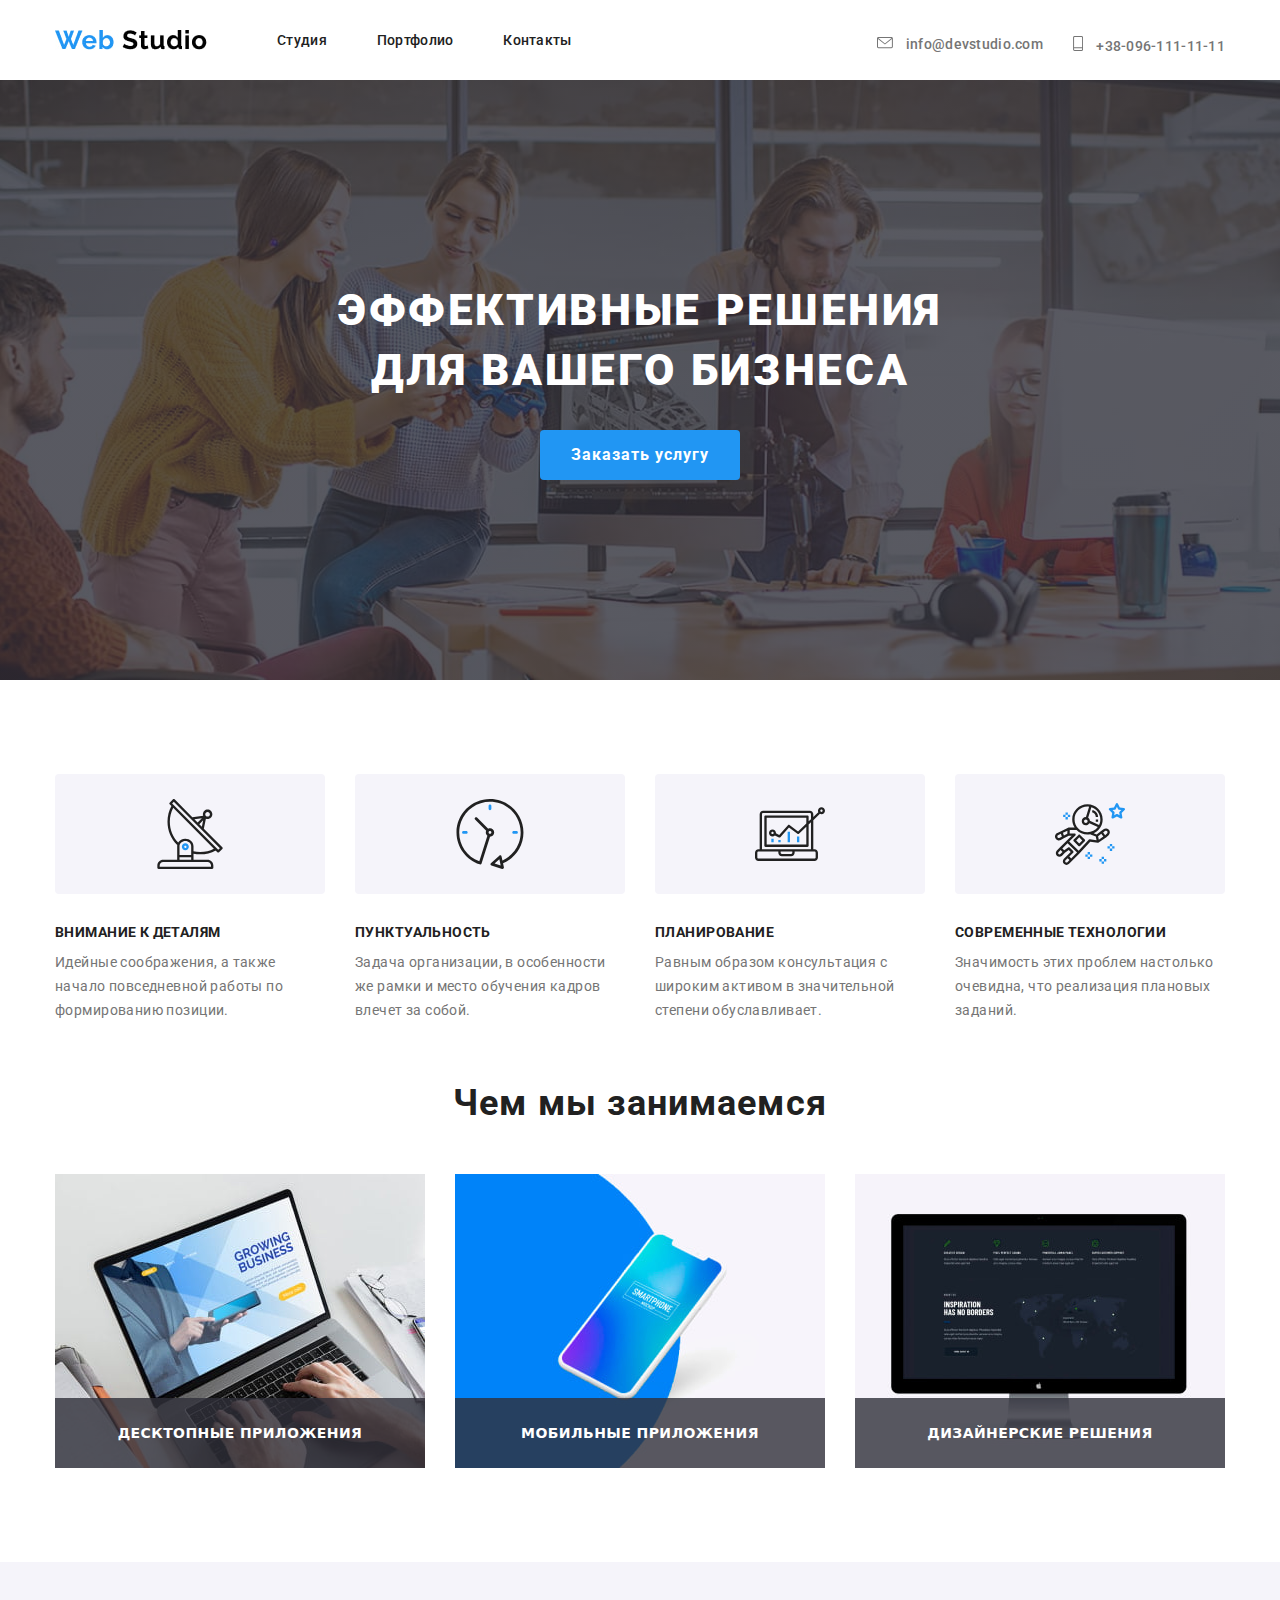
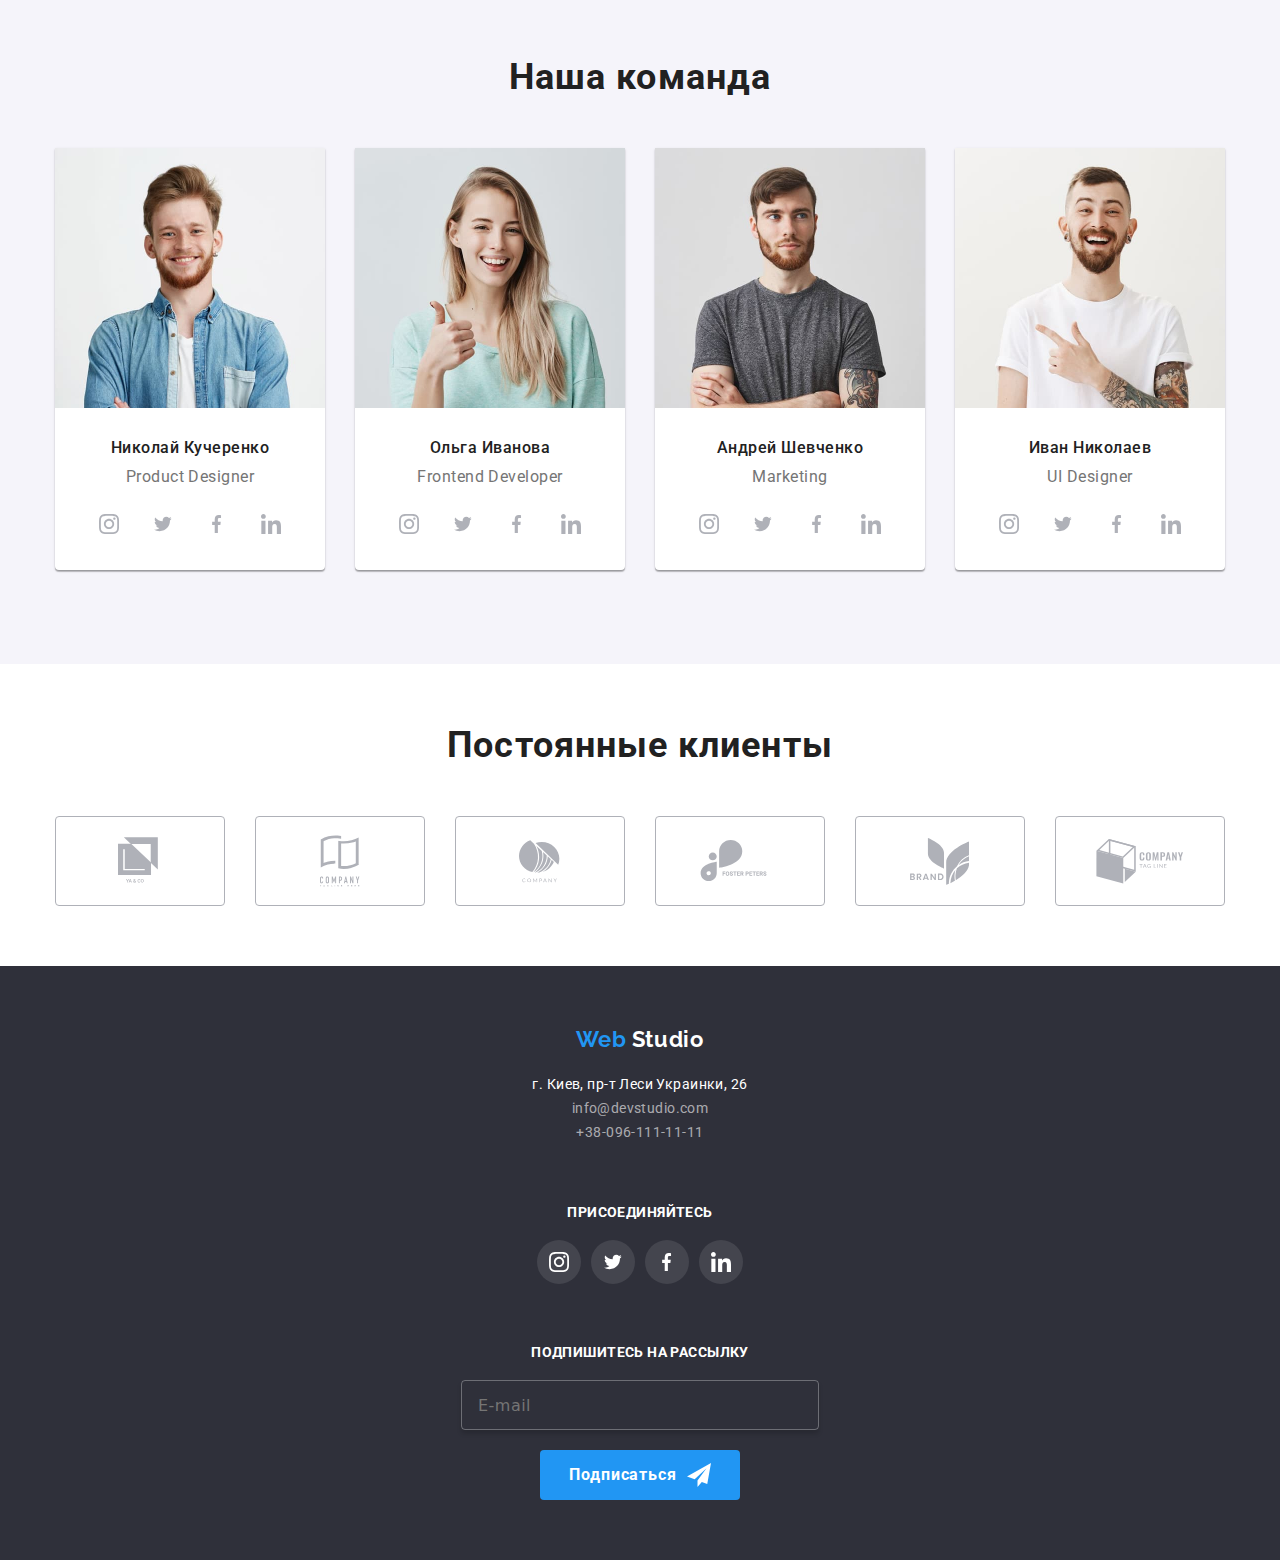
==== commit 07e75858: "победила изображения" ====
--- a/index.html
+++ b/index.html
@@ -154,20 +154,28 @@
 
           <ul class="team-list">
             <li class="emploee-card">
-              <img
-                class="emploee-image"
-                srcset="
+              <picture>
+                <source srcset="
                 ./images/John-desktop1x270w.jpg 270w,
+                ./images/John-desktop2x540w.jpg 540w"
+                media="(min-width: 1200px)"/>
+
+                <source srcset="
                 ./images/John-tablet1x354w.jpg 354w,
+                ./images/John-tablet2x708w.jpg 708w"
+                media="(min-width: 768px)"/>
+                
+                <source srcset="
                 ./images/John-mobile1xw450.jpg 450w,
-                ./images/John-desktop2x540w.jpg 540w,
-                ./images/John-tablet2x708w.jpg 708w,
                 ./images/John-mobile2xw900.jpg 900w"
-
+                media="(max-width: 767px)"/>
+
+                <img 
+                class="emploee-image" 
                 src="./images/John-mobile1xw450.jpg"
-                alt="John_Smith"
-                sizes="(min-width: 1200) 25vw, (min-width: 768) 50vw, (min-width: 480) 100vw"
-              />
+                alt="John_Smith" />
+              </picture>
+
               <h4 class="emploee-name">Николай Кучеренко</h4>
               <p class="emploee-position">Product Designer</p>
 
@@ -207,12 +215,29 @@
             </li>
 
             <li class="emploee-card">
-              <img
+              <picture>
+                <source srcset="
+                ./images/Marta-desktop1x270w.jpg 270w,
+                ./images/Marta-desktop2x540w.jpg 540w"
+                media="(min-width: 1200px)"/>
+
+                <source srcset="
+                ./images/Marta-tablet1x354w.jpg 354w,
+                ./images/Marta-tablet2x708w.jpg 708w"
+                media="(min-width: 768px)"/>
+                
+                <source srcset="
+                ./images/Marta-mobile1x450w.jpg 450w,
+                ./images/Marta-mobile2x900w.jpg 900w"
+                media="(max-width: 767px)"/>
+
+                <img 
                 class="emploee-image"
-                srcset="./images/Marta-mobile1x.jpg 1x, ./images/Marta-mobile2x.jpg 2x"
-                src="./images/Marta-mobile1x.jpg"
-                alt="Marta_Stewart"
-              />
+                src="./images/Marta-mobile1x450w.jpg"
+                alt="Marta_Stewart" />
+                
+              </picture>
+              
               <h4 class="emploee-name">Ольга Иванова</h4>
               <p class="emploee-position">Frontend Developer</p>
 
@@ -252,12 +277,28 @@
             </li>
 
             <li class="emploee-card">
-              <img
+              <picture>
+                <source srcset="
+                ./images/Robert-desktop1x270.jpg 270w,
+                ./images/Robert-desktop2x540.jpg 540w"
+                media="(min-width: 1200px)"/>
+
+                <source srcset="
+                ./images/Robert-tablet1x354.jpg 354w,
+                ./images/Robert-tablet2x708.jpg 708w"
+                media="(min-width: 768px)"/>
+                
+                <source srcset="
+                ./images/Robert-mobile1x450w.jpg 450w,
+                ./images/Robert-mobile2x900w.jpg 900w"
+                media="(max-width: 767px)"/>
+
+                <img 
                 class="emploee-image"
-                srcset="./images/Robert-mobile1x.jpg 1x, ./images/Robert-mobile2x.jpg 2x"
-                src="./images/Robert-mobile1x.jpg"
-                alt="Robert_Jakis"
-              />
+                src="./images/Robert-mobile1x450w.jpg"
+                alt="Robert_Jakis" />
+              </picture>
+              
               <h4 class="emploee-name">Андрей Шевченко</h4>
               <p class="emploee-position">Marketing</p>
 
@@ -297,12 +338,28 @@
             </li>
 
             <li class="emploee-card">
-              <img
+              <picture>
+                <source srcset="
+                ./images/Martin-desctop1x270w.jpg 270w,
+                ./images/Martin-desctop2x540w.jpg 540w"
+                media="(min-width: 1200px)"/>
+
+                <source srcset="
+                ./images/Martin-tablet1x354w.jpg 354w,
+                ./images/Martin-tablet2x708w.jpg 708w"
+                media="(min-width: 768px)"/>
+                
+                <source srcset="
+                ./images/Martin-mobile1x450w.jpg 450w,
+                ./images/Martin-mobile2x900w.jpg 900w"
+                media="(max-width: 767px)"/>
+
+                <img 
                 class="emploee-image"
-                srcset="./images/Martin-mobile1x.jpg 1x, ./images/Martin-mobile2x.jpg 2x"
-                src="./images/Martin-mobile1x.jpg"
-                alt="Martin_Doe"
-              />
+                src="./images/Martin-mobile1x450w.jpg"
+                alt="Martin_Doe" />
+              </picture>
+              
               <h4 class="emploee-name">Иван Николаев</h4>
               <p class="emploee-position">UI Designer</p>
 
--- a/css/main.min.css
+++ b/css/main.min.css
@@ -1,2 +1,2 @@
-body.modal-open{overflow:hidden}ul{list-style:none;-webkit-text-decoration-line:none;text-decoration-line:none;padding:0px;margin:0px}a{-webkit-text-decoration-line:none;text-decoration-line:none;text-decoration:none}address{font-style:normal}.visually-hidden{position:absolute;width:1px;height:1px;margin:-1px;border:0px;padding:0px;clip:rect(0 0 0 0);overflow:hidden}.order-button,.subscribe-button,.popup-send-button{display:-webkit-box;display:-ms-flexbox;display:flex;-webkit-box-align:center;-ms-flex-align:center;align-items:center;-webkit-box-pack:center;-ms-flex-pack:center;justify-content:center;width:200px;height:50px;margin-left:auto;margin-right:auto;text-align:center;color:#ffffff;font-family:Roboto,sans-serif;font-style:normal;font-weight:bold;font-size:16px;line-height:30px;letter-spacing:0.06em;text-decoration:none;background-color:#2196f3;border-radius:4px;cursor:pointer;border-color:transparent}.order-button:focus,.subscribe-button:focus,.popup-send-button:focus{outline:none}.order-button:hover,.order-button:focus,.subscribe-button:hover,.subscribe-button:focus,.popup-send-button:hover,.popup-send-button:focus{outline:none;-webkit-box-shadow:0px 4px 4px rgba(0,0,0,0.15);box-shadow:0px 4px 4px rgba(0,0,0,0.15)}.subscribe-button .icon-send{display:-webkit-box;display:-ms-flexbox;display:flex;-webkit-box-align:center;-ms-flex-align:center;align-items:center;-webkit-box-pack:center;-ms-flex-pack:center;justify-content:center;margin-left:10px;text-align:center}.header{position:relative}.header-container{-webkit-box-pack:center;-ms-flex-pack:center;justify-content:center;-webkit-box-align:center;-ms-flex-align:center;align-items:center;text-align:center;height:60px;margin-left:auto;margin-right:auto;padding:15px}@media screen and (min-width: 480px){.header-container{width:480px}}@media screen and (min-width: 768px){.header-container{width:768px;height:80px;display:-webkit-box;display:-ms-flexbox;display:flex}}@media screen and (min-width: 1200px){.header-container{width:1200px}}.header-container .logo-link{display:-webkit-box;display:-ms-flexbox;display:flex;margin-right:auto}.mobile-menu-button{position:absolute;top:5px;right:15px;margin:0px;padding:0px;border:none;background-color:transparent}.mobile-menu-button .icon-cross{display:none}.mobile-menu-button.is-open .icon-cross{display:block}.mobile-menu-button.is-open .icon-menu{display:none}@media screen and (min-width: 768px){.mobile-menu-button{display:none}}.nav-address-container{-webkit-box-align:center;-ms-flex-align:center;align-items:center;-webkit-box-pack:center;-ms-flex-pack:center;justify-content:center;background-color:#fff;text-align:center;font-family:Roboto,sans-serif;font-style:normal;font-weight:500;font-size:18px;line-height:21px;letter-spacing:0.02em}@media screen and (max-width: 767px){.nav-address-container{display:none;position:absolute;top:100%;left:0;width:100%;padding-top:60px;padding-bottom:45px;border-top:1px solid #ececec}.nav-address-container.is-open{display:block}}@media screen and (min-width: 768px){.nav-address-container{display:-webkit-box;display:-ms-flexbox;display:flex;font-size:14px;line-height:16px}}.site-nav-list{margin-bottom:20px}@media screen and (min-width: 768px){.site-nav-list{display:-webkit-box;display:-ms-flexbox;display:flex;margin-bottom:0px;margin-right:80px}.site-nav-list .site-nav-item+.site-nav-item{margin-left:50px}}@media screen and (min-width: 1200px){.site-nav-list{display:-webkit-box;display:-ms-flexbox;display:flex;margin-right:305px}}.site-nav-link{display:inline-block;margin-bottom:40px;color:#212121}@media screen and (min-width: 768px){.site-nav-link{display:-webkit-box;display:-ms-flexbox;display:flex;margin-bottom:0px}}.site-nav-link:active{position:relative;color:#2196f3}.site-nav-link:active::after{content:'';position:absolute;left:0;display:block;width:100%;height:4px;background-color:#2196f3;border-radius:2px;-webkit-animation-name:current-underline;animation-name:current-underline;-webkit-animation-duration:2s;animation-duration:2s;-webkit-animation-timing-function:ease-in-out;animation-timing-function:ease-in-out;-webkit-animation-iteration-count:1;animation-iteration-count:1;-webkit-animation-direction:alternate;animation-direction:alternate;-webkit-animation-delay:0s;animation-delay:0s;-webkit-animation-fill-mode:forwards;animation-fill-mode:forwards}@media screen and (max-width: 767px){.site-nav-link:active::after{top:25px}}@media screen and (min-width: 768px){.site-nav-link:active::after{top:44px;bottom:0}}@-webkit-keyframes current-underline{from{width:0%}to{width:100%}}@keyframes current-underline{from{width:0%}to{width:100%}}.header-address-list{display:block}@media screen and (min-width: 768px){.header-address-list{margin-bottom:-10px;text-align:left}}@media screen and (min-width: 1200px){.header-address-list{display:-webkit-box;display:-ms-flexbox;display:flex;margin-right:-30px}}.header-address-link{display:block;margin-bottom:15px;fill:#757575;color:#757575;-webkit-text-decoration-line:none;text-decoration-line:none;font-size:18px;line-height:21px;cursor:pointer;-webkit-transition:color 250ms cubic-bezier(0.4, 0, 0.2, 1),fill 250ms cubic-bezier(0.4, 0, 0.2, 1);transition:color 250ms cubic-bezier(0.4, 0, 0.2, 1),fill 250ms cubic-bezier(0.4, 0, 0.2, 1)}.header-address-link:hover,.header-address-link:focus{fill:#2196f3;color:#2196f3}@media screen and (min-width: 768px){.header-address-link{margin-bottom:10px;font-size:12px;line-height:14px}}@media screen and (min-width: 1200px){.header-address-link{margin-bottom:0px;margin-right:30px;font-size:14px;line-height:16px}}.header-address-link .header-address-icon{margin-right:10px}@media screen and (min-width: 768px){.header-address-link .header-address-icon{margin-right:8px}}@media screen and (min-width: 1200px){.header-address-link .header-address-icon{margin-right:10px}}.footer-section{background-color:#2f303a}.footer-container{padding-top:60px;padding-bottom:60px;margin-left:auto;margin-right:auto;text-align:center}@media screen and (min-width: 480px){.footer-container{width:480px}}@media screen and (min-width: 768px){.footer-container{width:768px}}@media screen and (min-width: 1200px){.footer-container{width:1200px}}.footer-logo{margin-bottom:20px}.footer-logo .web-footer{color:#2196f3;font-family:Raleway,sans-serif;font-style:normal;font-weight:bold;font-size:22px;line-height:26px;letter-spacing:0.03em}.footer-logo .studio-footer{color:#fff;font-family:Raleway,sans-serif;font-style:normal;font-weight:bold;font-size:22px;line-height:26px;letter-spacing:0.03em}.footer-address-container{margin-bottom:60px;display:block;font-family:Roboto,sans-serif;font-weight:normal;font-size:14px;line-height:24px;letter-spacing:0.03em}.footer-address-container .location{color:#fff}.footer-address-container .footer-address-link{color:rgba(255,255,255,0.6);-webkit-text-decoration-line:none;text-decoration-line:none}.join-us-container{margin-bottom:60px}.join-us-container .join-text{margin-top:0px;margin-bottom:20px;color:#fff;font-family:Roboto,sans-serif;font-weight:bold;font-size:14px;line-height:16px;letter-spacing:0.03em;text-transform:uppercase}.join-us-container .join-social-list{display:-webkit-box;display:-ms-flexbox;display:flex;-webkit-box-pack:center;-ms-flex-pack:center;justify-content:center}.join-us-container .join-social-list .join-social-item:not(:first-child){margin-left:10px}.join-us-container .join-social-list .join-social-link{width:44px;height:44px;display:-webkit-box;display:-ms-flexbox;display:flex;-ms-flex-wrap:wrap;flex-wrap:wrap;-webkit-box-align:center;-ms-flex-align:center;align-items:center;-webkit-box-pack:center;-ms-flex-pack:center;justify-content:center;color:#fff;background-color:rgba(255,255,255,0.1);-webkit-text-decoration-line:none;text-decoration-line:none;border-radius:200px;cursor:pointer;-webkit-transition:background-color 250ms cubic-bezier(0.4, 0, 0.2, 1);transition:background-color 250ms cubic-bezier(0.4, 0, 0.2, 1)}.join-us-container .join-social-list .join-social-link:hover,.join-us-container .join-social-list .join-social-link:focus{background-color:#2196f3}.join-us-container .join-social-list .join-social-link .join-social-icon{display:-webkit-box;display:-ms-flexbox;display:flex;-webkit-box-pack:center;-ms-flex-pack:center;justify-content:center;-webkit-box-align:center;-ms-flex-align:center;align-items:center;fill:#fff}.subscribe-form .subscribe-text{margin-top:0px;margin-bottom:20px;color:#fff;font-family:Roboto,sans-serif;font-weight:bold;font-size:14px;line-height:16px;letter-spacing:0.03em;text-transform:uppercase}.subscribe-container .subscribe-input{width:95%;height:50px;padding:15px 16px;margin-bottom:20px;border:1px solid rgba(255,255,255,0.3);-webkit-box-shadow:0px 4px 4px rgba(0,0,0,0.15);box-shadow:0px 4px 4px rgba(0,0,0,0.15);border-radius:4px;font-size:16px;line-height:20px;letter-spacing:0.03em;color:rgba(255,255,255,0.6);background-color:transparent}.subscribe-container .subscribe-input:focus{outline:none;background-color:#f5f4fa;border-color:#2196f3}@media screen and (min-width: 768px){.subscribe-container .subscribe-input{width:450px}}@media screen and (min-width: 1200px){.subscribe-container .subscribe-input{width:358px}}.hero-section{display:-webkit-box;display:-ms-flexbox;display:flex;-webkit-box-align:center;-ms-flex-align:center;align-items:center;-webkit-box-pack:center;-ms-flex-pack:center;justify-content:center;margin-left:auto;margin-right:auto;margin-bottom:60px;max-width:100%;height:400px;background-position:center;background-size:cover;background-repeat:no-repeat;font-family:Roboto,sans-serif;text-align:center;background-image:-webkit-gradient(linear, left top, right top, from(rgba(47,48,58,0.8)), to(rgba(47,48,58,0.8))),url(../../images/Header-mobile1x.jpg);background-image:linear-gradient(to right, rgba(47,48,58,0.8), rgba(47,48,58,0.8)),url(../../images/Header-mobile1x.jpg);background-size:480px 400px}@media screen and (min-device-pixel-ratio: 2), screen and (-webkit-min-device-pixel-ratio: 2), screen and (min-resolution: 192dpi), screen and (min-resolution: 2dppx){.hero-section .hero-section{background-image:url(../../images/Header-mobile2x.jpg)}}@media screen and (min-width: 768px){.hero-section{background-image:-webkit-gradient(linear, left top, right top, from(rgba(47,48,58,0.8)), to(rgba(47,48,58,0.8))),url(../../images/Header-tablet1x.jpg);background-image:linear-gradient(to right, rgba(47,48,58,0.8), rgba(47,48,58,0.8)),url(../../images/Header-tablet1x.jpg);background-size:768px 400px}}@media screen and (min-width: 768px) and (min-device-pixel-ratio: 2), screen and (min-width: 768px) and (-webkit-min-device-pixel-ratio: 2), screen and (min-width: 768px) and (min-resolution: 192dpi), screen and (min-width: 768px) and (min-resolution: 2dppx){.hero-section .hero-section{background-image:url(../../images/Header-tablet2x.jpg)}}@media screen and (min-width: 1200px){.hero-section{max-width:1600px;height:600px;margin-bottom:94px;background-image:-webkit-gradient(linear, left top, right top, from(rgba(47,48,58,0.8)), to(rgba(47,48,58,0.8))),url(../../images/Header-desktop1x.jpg);background-image:linear-gradient(to right, rgba(47,48,58,0.8), rgba(47,48,58,0.8)),url(../../images/Header-desktop1x.jpg);background-size:1600px 600px}}@media screen and (min-width: 1200px) and (min-device-pixel-ratio: 2), screen and (min-width: 1200px) and (-webkit-min-device-pixel-ratio: 2), screen and (min-width: 1200px) and (min-resolution: 192dpi), screen and (min-width: 1200px) and (min-resolution: 2dppx){.hero-section .hero-section{background-image:url(../../images/Header-desktop2x.jpg)}}.hero-title{margin-top:0px;margin-bottom:30px;color:#fff;font-weight:900;font-size:26px;line-height:42px;letter-spacing:0.06em;text-transform:uppercase}@media screen and (min-width: 1200px){.hero-title{font-size:44px;line-height:60px}}.features-container{padding-left:15px;padding-right:15px;margin-left:auto;margin-right:auto;margin-bottom:60px}@media screen and (min-width: 480px){.features-container{width:480px}}@media screen and (min-width: 768px){.features-container{width:768px}}@media screen and (min-width: 1200px){.features-container{width:1200px}}.features-list{margin:-15px}@media screen and (min-width: 768px){.features-list{display:-webkit-box;display:-ms-flexbox;display:flex;-ms-flex-wrap:wrap;flex-wrap:wrap}}.feachers-item{width:calc(100% - 2 * 15px);margin:15px}@media screen and (min-width: 768px){.feachers-item{width:calc((100% - 4 * 15px) / 2);margin:15px}}@media screen and (min-width: 1200px){.feachers-item{width:calc((100% - 8 * 15px) / 4);margin:15px}}.feachers-item .feachers-icon-container{height:120px;display:-webkit-box;display:-ms-flexbox;display:flex;-webkit-box-align:center;-ms-flex-align:center;align-items:center;-webkit-box-pack:center;-ms-flex-pack:center;justify-content:center;margin-top:0px;margin-bottom:30px;border-radius:4px;background-position:center;background-color:#f5f4fa}.feachers-item .feachers-icon-container .feachers-icon{width:70px;height:70px;background-color:transparent}.feachers-item .features-title{margin-top:0px;margin-bottom:10px;color:#212121;font-family:Roboto,sans-serif;font-weight:bold;font-size:14px;line-height:16px;letter-spacing:0.03em;text-transform:uppercase;text-align:center}@media screen and (min-width: 768px){.feachers-item .features-title{text-align:start}}.feachers-item .features-text{margin:0px;color:#757575;font-family:Roboto,sans-serif;font-weight:normal;font-size:14px;line-height:24px;letter-spacing:0.03em}.doings-container{width:1200px;-webkit-box-align:center;-ms-flex-align:center;align-items:center;padding-left:15px;padding-right:15px;margin-left:auto;margin-right:auto;margin-top:0px;margin-bottom:94px}@media screen and (max-width: 1199px){.doings-container{display:none}}.doings-container .doings-list{display:-webkit-box;display:-ms-flexbox;display:flex;margin:-15px}.doings-card{position:relative;display:-webkit-box;display:-ms-flexbox;display:flex;-webkit-box-align:center;-ms-flex-align:center;align-items:center;-webkit-box-pack:center;-ms-flex-pack:center;justify-content:center}@media screen and (min-width: 1200px){.doings-card{width:calc((100% - 6 * 15px) / 3);margin:15px}}.doings-card .doings-image{margin:0px}.doings-card .doings-text{position:absolute;width:100%;height:70px;bottom:0%;display:-webkit-box;display:-ms-flexbox;display:flex;text-align:center;-webkit-box-pack:center;-ms-flex-pack:center;justify-content:center;-webkit-box-align:center;-ms-flex-align:center;align-items:center;margin:0px;background-color:rgba(47,48,58,0.8);color:white;font-weight:bold;font-size:14px;line-height:16px;text-align:center;letter-spacing:0.03em;text-transform:uppercase}.team-section{margin-bottom:60px;padding-top:60px;padding-bottom:60px;background-color:#f5f4fa}@media screen and (min-width: 1200px){.team-section{padding-top:94px;padding-bottom:94px}}.team-container{padding-left:15px;padding-right:15px;margin-left:auto;margin-right:auto;font-size:16px;line-height:19px;letter-spacing:0.03em}@media screen and (min-width: 480px){.team-container{width:480px}}@media screen and (min-width: 768px){.team-container{width:768px}}@media screen and (min-width: 1200px){.team-container{width:1200px}}.team-list{margin:-15px}@media screen and (min-width: 768px){.team-list{display:-webkit-box;display:-ms-flexbox;display:flex;-ms-flex-wrap:wrap;flex-wrap:wrap}}.emploee-card{display:block;-webkit-box-align:center;-ms-flex-align:center;align-items:center;-webkit-box-pack:center;-ms-flex-pack:center;justify-content:center;width:calc(100% - 2 * 15px);margin:15px;font-family:Roboto,sans-serif;text-align:center;background-color:#fff;border-radius:0px 0px 4px 4px;-webkit-box-shadow:0px 2px 1px rgba(0,0,0,0.2),0px 1px 1px rgba(0,0,0,0.14),0px 1px 3px rgba(0,0,0,0.12);box-shadow:0px 2px 1px rgba(0,0,0,0.2),0px 1px 1px rgba(0,0,0,0.14),0px 1px 3px rgba(0,0,0,0.12)}.emploee-card:hover,.emploee-card:focus{-webkit-box-shadow:0px 2px 1px rgba(0,0,0,0.4),0px 1px 1px rgba(0,0,0,0.17),0px 1px 3px rgba(0,0,0,0.15);box-shadow:0px 2px 1px rgba(0,0,0,0.4),0px 1px 1px rgba(0,0,0,0.17),0px 1px 3px rgba(0,0,0,0.15)}@media screen and (min-width: 768px){.emploee-card{width:calc((100% - 4 * 15px) / 2);margin:15px}}@media screen and (min-width: 1200px){.emploee-card{width:calc((100% - 8 * 15px) / 4);margin:15px}}.emploee-card .emploee-image{display:block;max-width:100%;height:auto;-o-object-fit:cover;object-fit:cover;margin-top:0px;margin-bottom:30px}.emploee-card .emploee-name{margin-top:0px;margin-bottom:10px;color:#212121;font-weight:500;text-align:center}.emploee-card .emploee-position{margin-top:0px;margin-bottom:16px;color:#757575;text-align:center;font-weight:normal}.emploee-social-list{display:-webkit-box;display:-ms-flexbox;display:flex;-webkit-box-align:center;-ms-flex-align:center;align-items:center;-webkit-box-pack:center;-ms-flex-pack:center;justify-content:center}.emploee-social-list .emploee-social-item:not(:first-child){margin-left:10px}.emploee-social-list .emploee-social-item .emploee-social-link{width:44px;height:44px;display:-webkit-box;display:-ms-flexbox;display:flex;-webkit-box-align:center;-ms-flex-align:center;align-items:center;-webkit-box-pack:center;-ms-flex-pack:center;justify-content:center;margin-top:0px;margin-bottom:24px;color:#757575;border-radius:50%;-webkit-transition:background-color 250ms cubic-bezier(0.4, 0, 0.2, 1);transition:background-color 250ms cubic-bezier(0.4, 0, 0.2, 1)}.emploee-social-list .emploee-social-item .emploee-social-link:hover,.emploee-social-list .emploee-social-item .emploee-social-link:focus{background-color:#2196f3}.emploee-social-list .emploee-social-item .emploee-social-link:hover svg,.emploee-social-list .emploee-social-item .emploee-social-link:focus svg{fill:#fff}.emploee-social-list .emploee-social-item .emploee-social-icon{display:-webkit-box;display:-ms-flexbox;display:flex;-webkit-box-align:center;-ms-flex-align:center;align-items:center;-webkit-box-pack:center;-ms-flex-pack:center;justify-content:center;background-color:transparent;fill:#afb1b8;-webkit-transition:fill 250ms cubic-bezier(0.4, 0, 0.2, 1);transition:fill 250ms cubic-bezier(0.4, 0, 0.2, 1)}.customers-container{padding-left:15px;padding-right:15px;margin-left:auto;margin-right:auto;margin-bottom:60px}@media screen and (min-width: 480px){.customers-container{width:480px}}@media screen and (min-width: 768px){.customers-container{width:768px}}@media screen and (min-width: 1200px){.customers-container{width:1200px}}.customers-list{display:-webkit-box;display:-ms-flexbox;display:flex;-ms-flex-wrap:wrap;flex-wrap:wrap;margin:-15px}.customers-list .customers-item{width:calc((100% - 4 * 15px) / 2);margin:15px}@media screen and (min-width: 768px){.customers-list .customers-item{width:calc((100% - 6 * 15px) / 3);margin:15px}}@media screen and (min-width: 1200px){.customers-list .customers-item{width:calc((100% - 12 * 15px) / 6);margin:15px}}.customers-link{display:-webkit-box;display:-ms-flexbox;display:flex;-webkit-box-align:center;-ms-flex-align:center;align-items:center;-webkit-box-pack:center;-ms-flex-pack:center;justify-content:center;height:90px;-webkit-box-sizing:border-box;box-sizing:border-box;border-radius:4px;border:1px solid #afb1b8;cursor:pointer;-webkit-transition:border-color 250ms cubic-bezier(0.4, 0, 0.2, 1);transition:border-color 250ms cubic-bezier(0.4, 0, 0.2, 1)}.customers-link:hover,.customers-link:focus{border-color:#2196f3}.customers-link:hover svg,.customers-link:focus svg{fill:#2196f3}.customers-link .customers-icon{display:-webkit-box;display:-ms-flexbox;display:flex;fill:#afb1b8;-webkit-transition:fill 250ms cubic-bezier(0.4, 0, 0.2, 1);transition:fill 250ms cubic-bezier(0.4, 0, 0.2, 1)}.page-title{margin-top:0px;margin-bottom:30px;font-family:Roboto,sans-serif;text-align:center;color:#212121;font-weight:bold;font-size:28px;line-height:33px;letter-spacing:0.03em}@media screen and (min-width: 1200px){.page-title{margin-bottom:50px;font-size:36px;line-height:42px}}.backdrop{position:fixed;top:0px;left:0px;width:100%;height:100%;padding:20px;background-color:rgba(0,0,0,0.2);overflow-y:scroll;opacity:1;-webkit-transition:opacity 250ms cubic-bezier(0.4, 0, 0.2, 1);transition:opacity 250ms cubic-bezier(0.4, 0, 0.2, 1)}.backdrop.is-hidden{opacity:0;pointer-events:none}.backdrop.is-hidden.popup{-webkit-transform:translate(-50%, -50%) scale(0.9);transform:translate(-50%, -50%) scale(0.9)}.popup{position:absolute;top:50%;left:50%;width:100%;max-width:450px;font-family:Roboto,sans-serif;padding:40px;background-color:#fff;-webkit-box-shadow:0px 2px 1px rgba(0,0,0,0.2),0px 1px 1px rgba(0,0,0,0.14),0px 1px 3px rgba(0,0,0,0.12);box-shadow:0px 2px 1px rgba(0,0,0,0.2),0px 1px 1px rgba(0,0,0,0.14),0px 1px 3px rgba(0,0,0,0.12);border-radius:4px;-webkit-transform:translate(-50%, -50%) scale(1);transform:translate(-50%, -50%) scale(1);-webkit-transition:-webkit-transform 250ms cubic-bezier(0.4, 0, 0.2, 1);transition:-webkit-transform 250ms cubic-bezier(0.4, 0, 0.2, 1);transition:transform 250ms cubic-bezier(0.4, 0, 0.2, 1);transition:transform 250ms cubic-bezier(0.4, 0, 0.2, 1), -webkit-transform 250ms cubic-bezier(0.4, 0, 0.2, 1)}@media screen and (min-width: 769px){.popup{max-width:528px}}.popup-close{position:absolute;display:-webkit-box;display:-ms-flexbox;display:flex;-webkit-box-align:center;-ms-flex-align:center;align-items:center;-webkit-box-pack:center;-ms-flex-pack:center;justify-content:center;right:8px;top:8px;width:30px;height:30px;padding:0px;border-radius:50%;border:1px solid rgba(0,0,0,0.1);background-color:white;cursor:pointer}.popup-close:hover,.popup-close:focus{outline:none;-webkit-box-shadow:0px 4px 4px rgba(0,0,0,0.15);box-shadow:0px 4px 4px rgba(0,0,0,0.15)}.popup-close:hover svg,.popup-close:focus svg{fill:#2196f3;-webkit-transition:all 150ms linear;transition:all 150ms linear}.popup-close .popup-close-icon{position:absolute;display:block;width:11px;height:11px;fill:#212121;-webkit-transition:all 150ms linear;transition:all 150ms linear}.popup-title{display:-webkit-box;display:-ms-flexbox;display:flex;-webkit-box-align:center;-ms-flex-align:center;align-items:center;-webkit-box-pack:center;-ms-flex-pack:center;justify-content:center;width:100%;margin-bottom:30px;color:#212121;font-weight:bold;font-size:20px;line-height:23px;text-align:center;letter-spacing:0.03em}.popup-field{position:relative;display:-webkit-box;display:-ms-flexbox;display:flex;-webkit-box-orient:vertical;-webkit-box-direction:normal;-ms-flex-direction:column;flex-direction:column;margin-bottom:28px}.popup-field .popup-field-input{position:relative;display:-webkit-box;display:-ms-flexbox;display:flex;-webkit-box-align:center;-ms-flex-align:center;align-items:center;-webkit-box-pack:center;-ms-flex-pack:center;justify-content:center;width:100%;height:40px;padding-top:12px;padding-bottom:12px;padding-left:42px;padding-right:18px;border:1px solid rgba(33,33,33,0.2);border-radius:4px;font:inherit;cursor:pointer}.popup-field .popup-field-input:focus{outline:none;border-color:#2196f3}.popup-field .popup-field-input:focus ~ .popup-field-label,.popup-field .popup-field-input:not(:placeholder-shown) ~ .popup-field-label{-webkit-transform:translateY(-40px) translateX(15px);transform:translateY(-40px) translateX(15px);color:#2196f3}.popup-field .popup-field-input:focus ~ .popup-icon{fill:#2196f3}.popup-field .popup-field-label{position:absolute;top:50%;left:0px;-webkit-transform:translateY(-50%) translateX(40px);transform:translateY(-50%) translateX(40px);-webkit-transition:-webkit-transform 250ms linear;transition:-webkit-transform 250ms linear;transition:transform 250ms linear;transition:transform 250ms linear, -webkit-transform 250ms linear;cursor:pointer;font-size:14px;line-height:16px;letter-spacing:0.01em;color:#757575}.popup-field .popup-icon{position:absolute;left:19px;top:50%;-webkit-transform:translateY(-50%);transform:translateY(-50%);-webkit-transition:-webkit-transform 250ms linear;transition:-webkit-transform 250ms linear;transition:transform 250ms linear;transition:transform 250ms linear, -webkit-transform 250ms linear}.popup-field .popup-field-textarea{position:relative;display:-webkit-box;display:-ms-flexbox;display:flex;-webkit-box-align:center;-ms-flex-align:center;align-items:center;-webkit-box-pack:center;-ms-flex-pack:center;justify-content:center;width:100%;height:120px;resize:none;margin-bottom:20px;padding:12px 16px;font-size:14px;line-height:16px;letter-spacing:0.01em;cursor:pointer;border:1px solid rgba(33,33,33,0.2);border-radius:4px}.popup-field .popup-field-textarea:focus{outline:none;border-color:#2196f3}.popup-field .popup-field-textarea:focus ~ .textarea-field-label,.popup-field .popup-field-textarea:not(:placeholder-shown) ~ .textarea-field-label{-webkit-transform:translateY(-40px) translateX(15px);transform:translateY(-40px) translateX(15px);color:#2196f3}.popup-field .textarea-field-label{position:absolute;top:15%;left:0px;-webkit-transform:translateY(-50%) translateX(40px);transform:translateY(-50%) translateX(40px);-webkit-transition:-webkit-transform 250ms linear;transition:-webkit-transform 250ms linear;transition:transform 250ms linear;transition:transform 250ms linear, -webkit-transform 250ms linear;cursor:pointer;font-size:14px;line-height:16px;letter-spacing:0.01em;color:#757575}.accept-conditions{width:100%;text-align:justify;margin-bottom:30px;cursor:pointer}.accept-conditions .accept-conditions-checkbox{font-size:12px;line-height:14px;letter-spacing:0.03em;font-weight:normal}@media screen and (min-width: 769px){.accept-conditions .accept-conditions-checkbox{font-size:14px;line-height:24px}}.accept-conditions .accept-conditions-checkbox .accept-conditions-box{-webkit-appearance:none;-moz-appearance:none;appearance:none;position:absolute}.accept-conditions .accept-conditions-checkbox .accept-conditions-box ~ .accept-conditions-text:before{content:'';display:inline-block;width:16px;height:16px;margin-right:8px;border:2px solid #212121;border-radius:2px;-ms-flex-negative:0;flex-shrink:0;-webkit-transition:all 100ms linear;transition:all 100ms linear}.accept-conditions .accept-conditions-checkbox .accept-conditions-box:checked ~ .accept-conditions-text:before{background-color:#2196f3;border-color:transparent;background-image:url(../../images/checkbox-Vector.svg);background-repeat:no-repeat;background-position:center;background-size:inherit}.accept-conditions .accept-conditions-text{color:#757575}.accept-conditions .conditions-text{color:#2196f3;text-decoration:underline}
+body.modal-open{overflow:hidden}ul{list-style:none;-webkit-text-decoration-line:none;text-decoration-line:none;padding:0px;margin:0px}a{-webkit-text-decoration-line:none;text-decoration-line:none;text-decoration:none}address{font-style:normal}.visually-hidden{position:absolute;width:1px;height:1px;margin:-1px;border:0px;padding:0px;clip:rect(0 0 0 0);overflow:hidden}.order-button,.subscribe-button,.popup-send-button{display:-webkit-box;display:-ms-flexbox;display:flex;-webkit-box-align:center;-ms-flex-align:center;align-items:center;-webkit-box-pack:center;-ms-flex-pack:center;justify-content:center;width:200px;height:50px;margin-left:auto;margin-right:auto;text-align:center;color:#ffffff;font-family:Roboto,sans-serif;font-style:normal;font-weight:bold;font-size:16px;line-height:30px;letter-spacing:0.06em;text-decoration:none;background-color:#2196f3;border-radius:4px;cursor:pointer;border-color:transparent}.order-button:focus,.subscribe-button:focus,.popup-send-button:focus{outline:none}.order-button:hover,.order-button:focus,.subscribe-button:hover,.subscribe-button:focus,.popup-send-button:hover,.popup-send-button:focus{outline:none;-webkit-box-shadow:0px 4px 4px rgba(0,0,0,0.15);box-shadow:0px 4px 4px rgba(0,0,0,0.15)}.subscribe-button .icon-send{display:-webkit-box;display:-ms-flexbox;display:flex;-webkit-box-align:center;-ms-flex-align:center;align-items:center;-webkit-box-pack:center;-ms-flex-pack:center;justify-content:center;margin-left:10px;text-align:center}.header{position:relative}.header-container{-webkit-box-pack:center;-ms-flex-pack:center;justify-content:center;-webkit-box-align:center;-ms-flex-align:center;align-items:center;text-align:center;height:60px;margin-left:auto;margin-right:auto;padding:15px}@media screen and (min-width: 480px){.header-container{width:480px}}@media screen and (min-width: 768px){.header-container{width:768px;height:80px;display:-webkit-box;display:-ms-flexbox;display:flex}}@media screen and (min-width: 1200px){.header-container{width:1200px}}.header-container .logo-link{display:-webkit-box;display:-ms-flexbox;display:flex;margin-right:auto}.mobile-menu-button{position:absolute;top:5px;right:15px;margin:0px;padding:0px;border:none;background-color:transparent}.mobile-menu-button .icon-cross{display:none}.mobile-menu-button.is-open .icon-cross{display:block}.mobile-menu-button.is-open .icon-menu{display:none}@media screen and (min-width: 768px){.mobile-menu-button{display:none}}.nav-address-container{-webkit-box-align:center;-ms-flex-align:center;align-items:center;-webkit-box-pack:center;-ms-flex-pack:center;justify-content:center;background-color:#fff;text-align:center;font-family:Roboto,sans-serif;font-style:normal;font-weight:500;font-size:18px;line-height:21px;letter-spacing:0.02em}@media screen and (max-width: 767px){.nav-address-container{display:none;position:absolute;top:100%;left:0;width:100%;padding-top:60px;padding-bottom:45px;border-top:1px solid #ececec}.nav-address-container.is-open{display:block}}@media screen and (min-width: 768px){.nav-address-container{display:-webkit-box;display:-ms-flexbox;display:flex;font-size:14px;line-height:16px}}.site-nav-list{margin-bottom:20px}@media screen and (min-width: 768px){.site-nav-list{display:-webkit-box;display:-ms-flexbox;display:flex;margin-bottom:0px;margin-right:80px}.site-nav-list .site-nav-item+.site-nav-item{margin-left:50px}}@media screen and (min-width: 1200px){.site-nav-list{display:-webkit-box;display:-ms-flexbox;display:flex;margin-right:305px}}.site-nav-link{display:inline-block;margin-bottom:40px;color:#212121}@media screen and (min-width: 768px){.site-nav-link{display:-webkit-box;display:-ms-flexbox;display:flex;margin-bottom:0px}}.site-nav-link:active{position:relative;color:#2196f3}.site-nav-link:active::after{content:'';position:absolute;left:0;display:block;width:100%;height:4px;background-color:#2196f3;border-radius:2px;-webkit-animation-name:current-underline;animation-name:current-underline;-webkit-animation-duration:2s;animation-duration:2s;-webkit-animation-timing-function:ease-in-out;animation-timing-function:ease-in-out;-webkit-animation-iteration-count:1;animation-iteration-count:1;-webkit-animation-direction:alternate;animation-direction:alternate;-webkit-animation-delay:0s;animation-delay:0s;-webkit-animation-fill-mode:forwards;animation-fill-mode:forwards}@media screen and (max-width: 767px){.site-nav-link:active::after{top:25px}}@media screen and (min-width: 768px){.site-nav-link:active::after{top:44px;bottom:0}}@-webkit-keyframes current-underline{from{width:0%}to{width:100%}}@keyframes current-underline{from{width:0%}to{width:100%}}.header-address-list{display:block}@media screen and (min-width: 768px){.header-address-list{margin-bottom:-10px;text-align:left}}@media screen and (min-width: 1200px){.header-address-list{display:-webkit-box;display:-ms-flexbox;display:flex;margin-right:-30px}}.header-address-link{display:block;margin-bottom:15px;fill:#757575;color:#757575;-webkit-text-decoration-line:none;text-decoration-line:none;font-size:18px;line-height:21px;cursor:pointer;-webkit-transition:color 250ms cubic-bezier(0.4, 0, 0.2, 1),fill 250ms cubic-bezier(0.4, 0, 0.2, 1);transition:color 250ms cubic-bezier(0.4, 0, 0.2, 1),fill 250ms cubic-bezier(0.4, 0, 0.2, 1)}.header-address-link:hover,.header-address-link:focus{fill:#2196f3;color:#2196f3}@media screen and (min-width: 768px){.header-address-link{margin-bottom:10px;font-size:12px;line-height:14px}}@media screen and (min-width: 1200px){.header-address-link{margin-bottom:0px;margin-right:30px;font-size:14px;line-height:16px}}.header-address-link .header-address-icon{margin-right:10px}@media screen and (min-width: 768px){.header-address-link .header-address-icon{margin-right:8px}}@media screen and (min-width: 1200px){.header-address-link .header-address-icon{margin-right:10px}}.footer-section{background-color:#2f303a}.footer-container{padding-top:60px;padding-bottom:60px;margin-left:auto;margin-right:auto;text-align:center}@media screen and (min-width: 480px){.footer-container{width:480px}}@media screen and (min-width: 768px){.footer-container{width:768px}}@media screen and (min-width: 1200px){.footer-container{width:1200px}}.footer-logo{margin-bottom:20px}.footer-logo .web-footer{color:#2196f3;font-family:Raleway,sans-serif;font-style:normal;font-weight:bold;font-size:22px;line-height:26px;letter-spacing:0.03em}.footer-logo .studio-footer{color:#fff;font-family:Raleway,sans-serif;font-style:normal;font-weight:bold;font-size:22px;line-height:26px;letter-spacing:0.03em}.footer-address-container{margin-bottom:60px;display:block;font-family:Roboto,sans-serif;font-weight:normal;font-size:14px;line-height:24px;letter-spacing:0.03em}.footer-address-container .location{color:#fff}.footer-address-container .footer-address-link{color:rgba(255,255,255,0.6);-webkit-text-decoration-line:none;text-decoration-line:none}.join-us-container{margin-bottom:60px}.join-us-container .join-text{margin-top:0px;margin-bottom:20px;color:#fff;font-family:Roboto,sans-serif;font-weight:bold;font-size:14px;line-height:16px;letter-spacing:0.03em;text-transform:uppercase}.join-us-container .join-social-list{display:-webkit-box;display:-ms-flexbox;display:flex;-webkit-box-pack:center;-ms-flex-pack:center;justify-content:center}.join-us-container .join-social-list .join-social-item:not(:first-child){margin-left:10px}.join-us-container .join-social-list .join-social-link{width:44px;height:44px;display:-webkit-box;display:-ms-flexbox;display:flex;-ms-flex-wrap:wrap;flex-wrap:wrap;-webkit-box-align:center;-ms-flex-align:center;align-items:center;-webkit-box-pack:center;-ms-flex-pack:center;justify-content:center;color:#fff;background-color:rgba(255,255,255,0.1);-webkit-text-decoration-line:none;text-decoration-line:none;border-radius:200px;cursor:pointer;-webkit-transition:background-color 250ms cubic-bezier(0.4, 0, 0.2, 1);transition:background-color 250ms cubic-bezier(0.4, 0, 0.2, 1)}.join-us-container .join-social-list .join-social-link:hover,.join-us-container .join-social-list .join-social-link:focus{background-color:#2196f3}.join-us-container .join-social-list .join-social-link .join-social-icon{display:-webkit-box;display:-ms-flexbox;display:flex;-webkit-box-pack:center;-ms-flex-pack:center;justify-content:center;-webkit-box-align:center;-ms-flex-align:center;align-items:center;fill:#fff}.subscribe-form .subscribe-text{margin-top:0px;margin-bottom:20px;color:#fff;font-family:Roboto,sans-serif;font-weight:bold;font-size:14px;line-height:16px;letter-spacing:0.03em;text-transform:uppercase}.subscribe-container .subscribe-input{width:95%;height:50px;padding:15px 16px;margin-bottom:20px;border:1px solid rgba(255,255,255,0.3);-webkit-box-shadow:0px 4px 4px rgba(0,0,0,0.15);box-shadow:0px 4px 4px rgba(0,0,0,0.15);border-radius:4px;font-size:16px;line-height:20px;letter-spacing:0.03em;color:rgba(255,255,255,0.6);background-color:transparent}.subscribe-container .subscribe-input:focus{outline:none;background-color:#f5f4fa;border-color:#2196f3}@media screen and (min-width: 768px){.subscribe-container .subscribe-input{width:450px}}@media screen and (min-width: 1200px){.subscribe-container .subscribe-input{width:358px}}.hero-section{display:-webkit-box;display:-ms-flexbox;display:flex;-webkit-box-align:center;-ms-flex-align:center;align-items:center;-webkit-box-pack:center;-ms-flex-pack:center;justify-content:center;margin-left:auto;margin-right:auto;margin-bottom:60px;max-width:100%;height:400px;background-position:center;background-size:cover;background-repeat:no-repeat;font-family:Roboto,sans-serif;text-align:center;background-image:-webkit-gradient(linear, left top, right top, from(rgba(47,48,58,0.8)), to(rgba(47,48,58,0.8))),url(../../images/Header-mobile1x.jpg);background-image:linear-gradient(to right, rgba(47,48,58,0.8), rgba(47,48,58,0.8)),url(../../images/Header-mobile1x.jpg);background-size:480px 400px}@media screen and (min-device-pixel-ratio: 2), screen and (-webkit-min-device-pixel-ratio: 2), screen and (min-resolution: 192dpi), screen and (min-resolution: 2dppx){.hero-section .hero-section{background-image:url(../../images/Header-mobile2x.jpg)}}@media screen and (min-width: 768px){.hero-section{background-image:-webkit-gradient(linear, left top, right top, from(rgba(47,48,58,0.8)), to(rgba(47,48,58,0.8))),url(../../images/Header-tablet1x.jpg);background-image:linear-gradient(to right, rgba(47,48,58,0.8), rgba(47,48,58,0.8)),url(../../images/Header-tablet1x.jpg);background-size:768px 400px}}@media screen and (min-width: 768px) and (min-device-pixel-ratio: 2), screen and (min-width: 768px) and (-webkit-min-device-pixel-ratio: 2), screen and (min-width: 768px) and (min-resolution: 192dpi), screen and (min-width: 768px) and (min-resolution: 2dppx){.hero-section .hero-section{background-image:url(../../images/Header-tablet2x.jpg)}}@media screen and (min-width: 1200px){.hero-section{max-width:1600px;height:600px;margin-bottom:94px;background-image:-webkit-gradient(linear, left top, right top, from(rgba(47,48,58,0.8)), to(rgba(47,48,58,0.8))),url(../../images/Header-desktop1x.jpg);background-image:linear-gradient(to right, rgba(47,48,58,0.8), rgba(47,48,58,0.8)),url(../../images/Header-desktop1x.jpg);background-size:1600px 600px}}@media screen and (min-width: 1200px) and (min-device-pixel-ratio: 2), screen and (min-width: 1200px) and (-webkit-min-device-pixel-ratio: 2), screen and (min-width: 1200px) and (min-resolution: 192dpi), screen and (min-width: 1200px) and (min-resolution: 2dppx){.hero-section .hero-section{background-image:url(../../images/Header-desktop2x.jpg)}}.hero-title{margin-top:0px;margin-bottom:30px;color:#fff;font-weight:900;font-size:26px;line-height:42px;letter-spacing:0.06em;text-transform:uppercase}@media screen and (min-width: 1200px){.hero-title{font-size:44px;line-height:60px}}.features-container{padding-left:15px;padding-right:15px;margin-left:auto;margin-right:auto;margin-bottom:60px}@media screen and (min-width: 480px){.features-container{width:480px}}@media screen and (min-width: 768px){.features-container{width:768px}}@media screen and (min-width: 1200px){.features-container{width:1200px}}.features-list{margin:-15px}@media screen and (min-width: 768px){.features-list{display:-webkit-box;display:-ms-flexbox;display:flex;-ms-flex-wrap:wrap;flex-wrap:wrap}}.feachers-item{width:calc(100% - 2 * 15px);margin:15px}@media screen and (min-width: 768px){.feachers-item{width:calc((100% - 4 * 15px) / 2);margin:15px}}@media screen and (min-width: 1200px){.feachers-item{width:calc((100% - 8 * 15px) / 4);margin:15px}}.feachers-item .feachers-icon-container{height:120px;display:-webkit-box;display:-ms-flexbox;display:flex;-webkit-box-align:center;-ms-flex-align:center;align-items:center;-webkit-box-pack:center;-ms-flex-pack:center;justify-content:center;margin-top:0px;margin-bottom:30px;border-radius:4px;background-position:center;background-color:#f5f4fa}.feachers-item .feachers-icon-container .feachers-icon{width:70px;height:70px;background-color:transparent}.feachers-item .features-title{margin-top:0px;margin-bottom:10px;color:#212121;font-family:Roboto,sans-serif;font-weight:bold;font-size:14px;line-height:16px;letter-spacing:0.03em;text-transform:uppercase;text-align:center}@media screen and (min-width: 768px){.feachers-item .features-title{text-align:start}}.feachers-item .features-text{margin:0px;color:#757575;font-family:Roboto,sans-serif;font-weight:normal;font-size:14px;line-height:24px;letter-spacing:0.03em}.doings-container{width:1200px;-webkit-box-align:center;-ms-flex-align:center;align-items:center;padding-left:15px;padding-right:15px;margin-left:auto;margin-right:auto;margin-top:0px;margin-bottom:94px}@media screen and (max-width: 1199px){.doings-container{display:none}}.doings-container .doings-list{display:-webkit-box;display:-ms-flexbox;display:flex;margin:-15px}.doings-card{position:relative;display:-webkit-box;display:-ms-flexbox;display:flex;-webkit-box-align:center;-ms-flex-align:center;align-items:center;-webkit-box-pack:center;-ms-flex-pack:center;justify-content:center}@media screen and (min-width: 1200px){.doings-card{width:calc((100% - 6 * 15px) / 3);margin:15px}}.doings-card .doings-image{margin:0px}.doings-card .doings-text{position:absolute;width:100%;height:70px;bottom:0%;display:-webkit-box;display:-ms-flexbox;display:flex;text-align:center;-webkit-box-pack:center;-ms-flex-pack:center;justify-content:center;-webkit-box-align:center;-ms-flex-align:center;align-items:center;margin:0px;background-color:rgba(47,48,58,0.8);color:white;font-weight:bold;font-size:14px;line-height:16px;text-align:center;letter-spacing:0.03em;text-transform:uppercase}.team-section{margin-bottom:60px;padding-top:60px;padding-bottom:60px;background-color:#f5f4fa}@media screen and (min-width: 1200px){.team-section{padding-top:94px;padding-bottom:94px}}.team-container{padding-left:15px;padding-right:15px;margin-left:auto;margin-right:auto;font-size:16px;line-height:19px;letter-spacing:0.03em}@media screen and (min-width: 480px){.team-container{width:480px}}@media screen and (min-width: 768px){.team-container{width:768px}}@media screen and (min-width: 1200px){.team-container{width:1200px}}.team-list{margin:-15px}@media screen and (min-width: 768px){.team-list{display:-webkit-box;display:-ms-flexbox;display:flex;-ms-flex-wrap:wrap;flex-wrap:wrap}}.emploee-card{display:block;-webkit-box-align:center;-ms-flex-align:center;align-items:center;-webkit-box-pack:center;-ms-flex-pack:center;justify-content:center;width:calc(100% - 2 * 15px);margin:15px;font-family:Roboto,sans-serif;text-align:center;background-color:#fff;border-radius:0px 0px 4px 4px;-webkit-box-shadow:0px 2px 1px rgba(0,0,0,0.2),0px 1px 1px rgba(0,0,0,0.14),0px 1px 3px rgba(0,0,0,0.12);box-shadow:0px 2px 1px rgba(0,0,0,0.2),0px 1px 1px rgba(0,0,0,0.14),0px 1px 3px rgba(0,0,0,0.12)}.emploee-card:hover,.emploee-card:focus{-webkit-box-shadow:0px 2px 1px rgba(0,0,0,0.4),0px 1px 1px rgba(0,0,0,0.17),0px 1px 3px rgba(0,0,0,0.15);box-shadow:0px 2px 1px rgba(0,0,0,0.4),0px 1px 1px rgba(0,0,0,0.17),0px 1px 3px rgba(0,0,0,0.15)}@media screen and (min-width: 768px){.emploee-card{width:calc((100% - 4 * 15px) / 2);margin:15px}}@media screen and (min-width: 1200px){.emploee-card{width:calc((100% - 8 * 15px) / 4);margin:15px}}.emploee-card .emploee-image{display:block;max-width:100%;height:auto;-o-object-fit:inherit;object-fit:inherit;margin-top:0px;margin-bottom:30px}.emploee-card .emploee-name{margin-top:0px;margin-bottom:10px;color:#212121;font-weight:500;text-align:center}.emploee-card .emploee-position{margin-top:0px;margin-bottom:16px;color:#757575;text-align:center;font-weight:normal}.emploee-social-list{display:-webkit-box;display:-ms-flexbox;display:flex;-webkit-box-align:center;-ms-flex-align:center;align-items:center;-webkit-box-pack:center;-ms-flex-pack:center;justify-content:center}.emploee-social-list .emploee-social-item:not(:first-child){margin-left:10px}.emploee-social-list .emploee-social-item .emploee-social-link{width:44px;height:44px;display:-webkit-box;display:-ms-flexbox;display:flex;-webkit-box-align:center;-ms-flex-align:center;align-items:center;-webkit-box-pack:center;-ms-flex-pack:center;justify-content:center;margin-top:0px;margin-bottom:24px;color:#757575;border-radius:50%;-webkit-transition:background-color 250ms cubic-bezier(0.4, 0, 0.2, 1);transition:background-color 250ms cubic-bezier(0.4, 0, 0.2, 1)}.emploee-social-list .emploee-social-item .emploee-social-link:hover,.emploee-social-list .emploee-social-item .emploee-social-link:focus{background-color:#2196f3}.emploee-social-list .emploee-social-item .emploee-social-link:hover svg,.emploee-social-list .emploee-social-item .emploee-social-link:focus svg{fill:#fff}.emploee-social-list .emploee-social-item .emploee-social-icon{display:-webkit-box;display:-ms-flexbox;display:flex;-webkit-box-align:center;-ms-flex-align:center;align-items:center;-webkit-box-pack:center;-ms-flex-pack:center;justify-content:center;background-color:transparent;fill:#afb1b8;-webkit-transition:fill 250ms cubic-bezier(0.4, 0, 0.2, 1);transition:fill 250ms cubic-bezier(0.4, 0, 0.2, 1)}.customers-container{padding-left:15px;padding-right:15px;margin-left:auto;margin-right:auto;margin-bottom:60px}@media screen and (min-width: 480px){.customers-container{width:480px}}@media screen and (min-width: 768px){.customers-container{width:768px}}@media screen and (min-width: 1200px){.customers-container{width:1200px}}.customers-list{display:-webkit-box;display:-ms-flexbox;display:flex;-ms-flex-wrap:wrap;flex-wrap:wrap;margin:-15px}.customers-list .customers-item{width:calc((100% - 4 * 15px) / 2);margin:15px}@media screen and (min-width: 768px){.customers-list .customers-item{width:calc((100% - 6 * 15px) / 3);margin:15px}}@media screen and (min-width: 1200px){.customers-list .customers-item{width:calc((100% - 12 * 15px) / 6);margin:15px}}.customers-link{display:-webkit-box;display:-ms-flexbox;display:flex;-webkit-box-align:center;-ms-flex-align:center;align-items:center;-webkit-box-pack:center;-ms-flex-pack:center;justify-content:center;height:90px;-webkit-box-sizing:border-box;box-sizing:border-box;border-radius:4px;border:1px solid #afb1b8;cursor:pointer;-webkit-transition:border-color 250ms cubic-bezier(0.4, 0, 0.2, 1);transition:border-color 250ms cubic-bezier(0.4, 0, 0.2, 1)}.customers-link:hover,.customers-link:focus{border-color:#2196f3}.customers-link:hover svg,.customers-link:focus svg{fill:#2196f3}.customers-link .customers-icon{display:-webkit-box;display:-ms-flexbox;display:flex;fill:#afb1b8;-webkit-transition:fill 250ms cubic-bezier(0.4, 0, 0.2, 1);transition:fill 250ms cubic-bezier(0.4, 0, 0.2, 1)}.page-title{margin-top:0px;margin-bottom:30px;font-family:Roboto,sans-serif;text-align:center;color:#212121;font-weight:bold;font-size:28px;line-height:33px;letter-spacing:0.03em}@media screen and (min-width: 1200px){.page-title{margin-bottom:50px;font-size:36px;line-height:42px}}.backdrop{position:fixed;top:0px;left:0px;width:100%;height:100%;padding:20px;background-color:rgba(0,0,0,0.2);overflow-y:scroll;opacity:1;-webkit-transition:opacity 250ms cubic-bezier(0.4, 0, 0.2, 1);transition:opacity 250ms cubic-bezier(0.4, 0, 0.2, 1)}.backdrop.is-hidden{opacity:0;pointer-events:none}.backdrop.is-hidden.popup{-webkit-transform:translate(-50%, -50%) scale(0.9);transform:translate(-50%, -50%) scale(0.9)}.popup{position:absolute;top:50%;left:50%;width:100%;max-width:450px;font-family:Roboto,sans-serif;padding:40px;background-color:#fff;-webkit-box-shadow:0px 2px 1px rgba(0,0,0,0.2),0px 1px 1px rgba(0,0,0,0.14),0px 1px 3px rgba(0,0,0,0.12);box-shadow:0px 2px 1px rgba(0,0,0,0.2),0px 1px 1px rgba(0,0,0,0.14),0px 1px 3px rgba(0,0,0,0.12);border-radius:4px;-webkit-transform:translate(-50%, -50%) scale(1);transform:translate(-50%, -50%) scale(1);-webkit-transition:-webkit-transform 250ms cubic-bezier(0.4, 0, 0.2, 1);transition:-webkit-transform 250ms cubic-bezier(0.4, 0, 0.2, 1);transition:transform 250ms cubic-bezier(0.4, 0, 0.2, 1);transition:transform 250ms cubic-bezier(0.4, 0, 0.2, 1), -webkit-transform 250ms cubic-bezier(0.4, 0, 0.2, 1)}@media screen and (min-width: 769px){.popup{max-width:528px}}.popup-close{position:absolute;display:-webkit-box;display:-ms-flexbox;display:flex;-webkit-box-align:center;-ms-flex-align:center;align-items:center;-webkit-box-pack:center;-ms-flex-pack:center;justify-content:center;right:8px;top:8px;width:30px;height:30px;padding:0px;border-radius:50%;border:1px solid rgba(0,0,0,0.1);background-color:white;cursor:pointer}.popup-close:hover,.popup-close:focus{outline:none;-webkit-box-shadow:0px 4px 4px rgba(0,0,0,0.15);box-shadow:0px 4px 4px rgba(0,0,0,0.15)}.popup-close:hover svg,.popup-close:focus svg{fill:#2196f3;-webkit-transition:all 150ms linear;transition:all 150ms linear}.popup-close .popup-close-icon{position:absolute;display:block;width:11px;height:11px;fill:#212121;-webkit-transition:all 150ms linear;transition:all 150ms linear}.popup-title{display:-webkit-box;display:-ms-flexbox;display:flex;-webkit-box-align:center;-ms-flex-align:center;align-items:center;-webkit-box-pack:center;-ms-flex-pack:center;justify-content:center;width:100%;margin-bottom:30px;color:#212121;font-weight:bold;font-size:20px;line-height:23px;text-align:center;letter-spacing:0.03em}.popup-field{position:relative;display:-webkit-box;display:-ms-flexbox;display:flex;-webkit-box-orient:vertical;-webkit-box-direction:normal;-ms-flex-direction:column;flex-direction:column;margin-bottom:28px}.popup-field .popup-field-input{position:relative;display:-webkit-box;display:-ms-flexbox;display:flex;-webkit-box-align:center;-ms-flex-align:center;align-items:center;-webkit-box-pack:center;-ms-flex-pack:center;justify-content:center;width:100%;height:40px;padding-top:12px;padding-bottom:12px;padding-left:42px;padding-right:18px;border:1px solid rgba(33,33,33,0.2);border-radius:4px;font:inherit;cursor:pointer}.popup-field .popup-field-input:focus{outline:none;border-color:#2196f3}.popup-field .popup-field-input:focus ~ .popup-field-label,.popup-field .popup-field-input:not(:placeholder-shown) ~ .popup-field-label{-webkit-transform:translateY(-40px) translateX(15px);transform:translateY(-40px) translateX(15px);color:#2196f3}.popup-field .popup-field-input:focus ~ .popup-icon{fill:#2196f3}.popup-field .popup-field-label{position:absolute;top:50%;left:0px;-webkit-transform:translateY(-50%) translateX(40px);transform:translateY(-50%) translateX(40px);-webkit-transition:-webkit-transform 250ms linear;transition:-webkit-transform 250ms linear;transition:transform 250ms linear;transition:transform 250ms linear, -webkit-transform 250ms linear;cursor:pointer;font-size:14px;line-height:16px;letter-spacing:0.01em;color:#757575}.popup-field .popup-icon{position:absolute;left:19px;top:50%;-webkit-transform:translateY(-50%);transform:translateY(-50%);-webkit-transition:-webkit-transform 250ms linear;transition:-webkit-transform 250ms linear;transition:transform 250ms linear;transition:transform 250ms linear, -webkit-transform 250ms linear}.popup-field .popup-field-textarea{position:relative;display:-webkit-box;display:-ms-flexbox;display:flex;-webkit-box-align:center;-ms-flex-align:center;align-items:center;-webkit-box-pack:center;-ms-flex-pack:center;justify-content:center;width:100%;height:120px;resize:none;margin-bottom:20px;padding:12px 16px;font-size:14px;line-height:16px;letter-spacing:0.01em;cursor:pointer;border:1px solid rgba(33,33,33,0.2);border-radius:4px}.popup-field .popup-field-textarea:focus{outline:none;border-color:#2196f3}.popup-field .popup-field-textarea:focus ~ .textarea-field-label,.popup-field .popup-field-textarea:not(:placeholder-shown) ~ .textarea-field-label{-webkit-transform:translateY(-40px) translateX(15px);transform:translateY(-40px) translateX(15px);color:#2196f3}.popup-field .textarea-field-label{position:absolute;top:15%;left:0px;-webkit-transform:translateY(-50%) translateX(40px);transform:translateY(-50%) translateX(40px);-webkit-transition:-webkit-transform 250ms linear;transition:-webkit-transform 250ms linear;transition:transform 250ms linear;transition:transform 250ms linear, -webkit-transform 250ms linear;cursor:pointer;font-size:14px;line-height:16px;letter-spacing:0.01em;color:#757575}.accept-conditions{width:100%;text-align:justify;margin-bottom:30px;cursor:pointer}.accept-conditions .accept-conditions-checkbox{font-size:12px;line-height:14px;letter-spacing:0.03em;font-weight:normal}@media screen and (min-width: 769px){.accept-conditions .accept-conditions-checkbox{font-size:14px;line-height:24px}}.accept-conditions .accept-conditions-checkbox .accept-conditions-box{-webkit-appearance:none;-moz-appearance:none;appearance:none;position:absolute}.accept-conditions .accept-conditions-checkbox .accept-conditions-box ~ .accept-conditions-text:before{content:'';display:inline-block;width:16px;height:16px;margin-right:8px;border:2px solid #212121;border-radius:2px;-ms-flex-negative:0;flex-shrink:0;-webkit-transition:all 100ms linear;transition:all 100ms linear}.accept-conditions .accept-conditions-checkbox .accept-conditions-box:checked ~ .accept-conditions-text:before{background-color:#2196f3;border-color:transparent;background-image:url(../../images/checkbox-Vector.svg);background-repeat:no-repeat;background-position:center;background-size:inherit}.accept-conditions .accept-conditions-text{color:#757575}.accept-conditions .conditions-text{color:#2196f3;text-decoration:underline}
 /*# sourceMappingURL=main.min.css.map */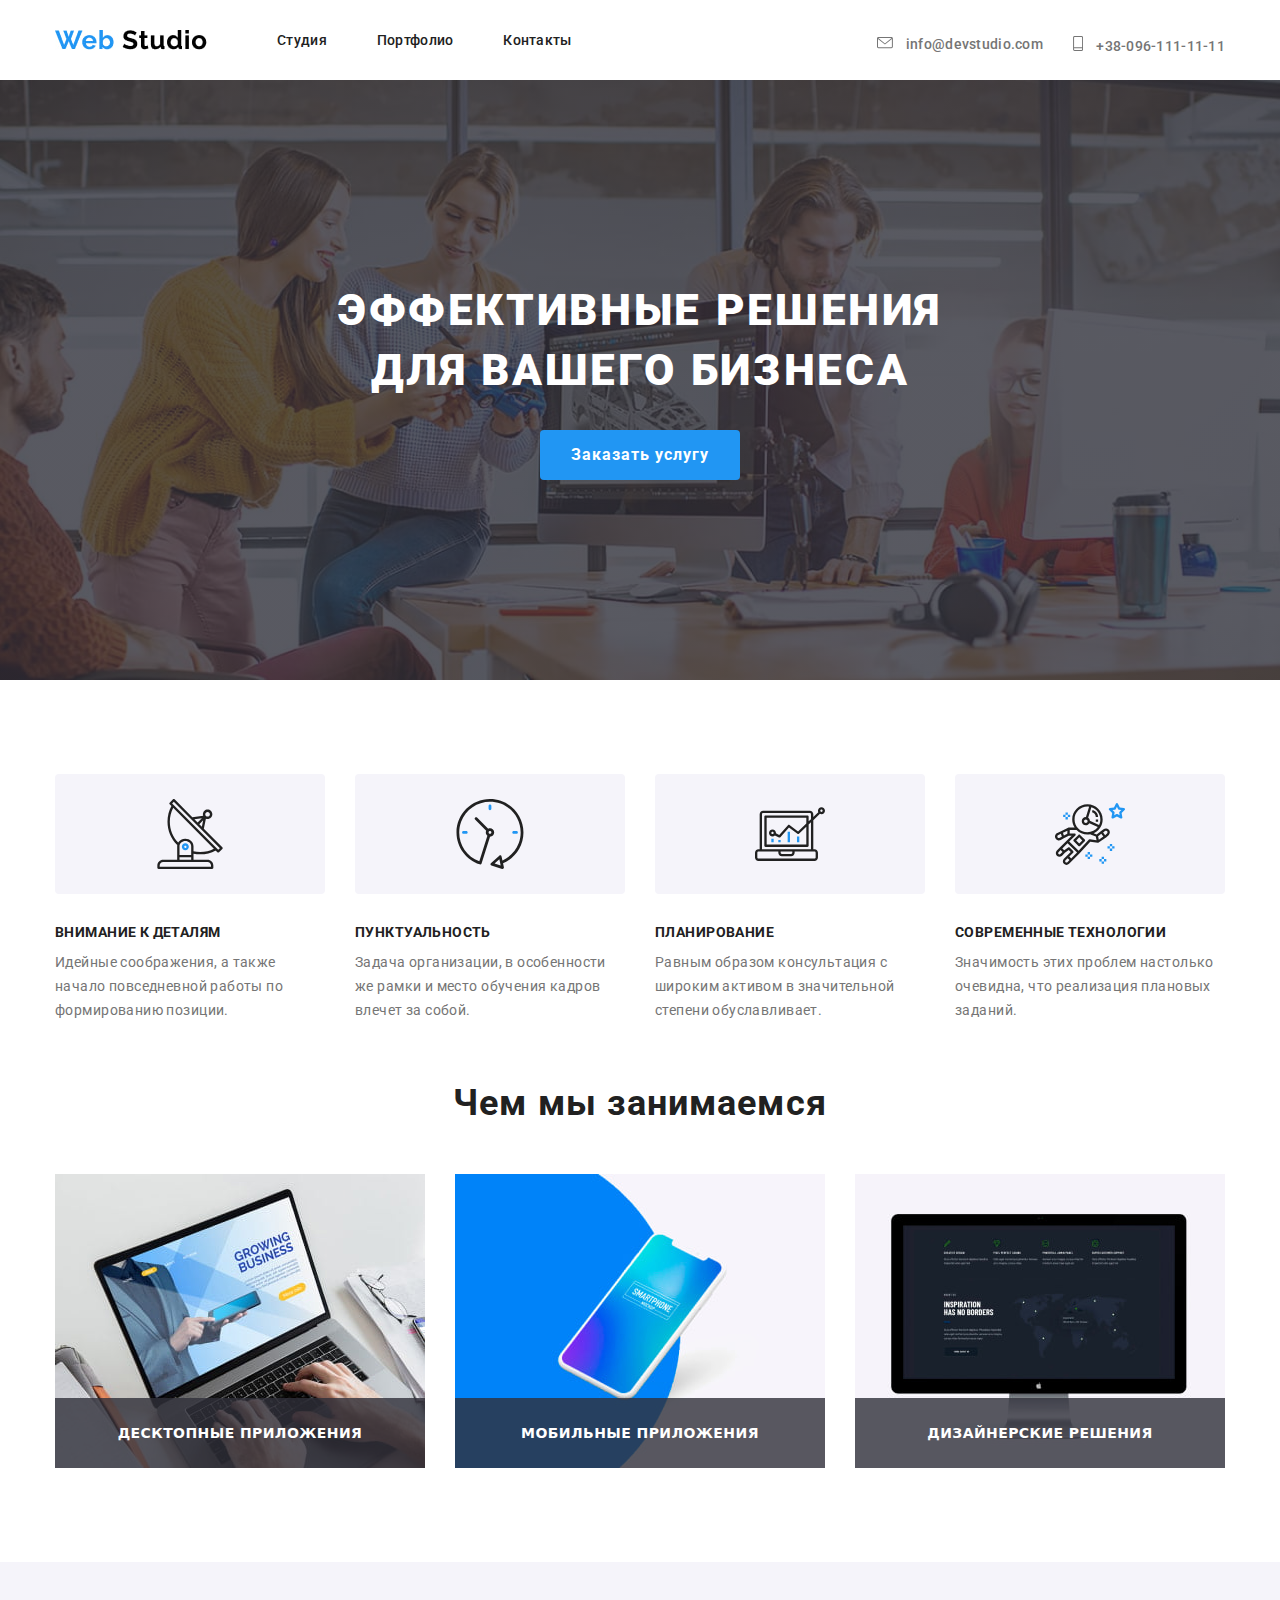
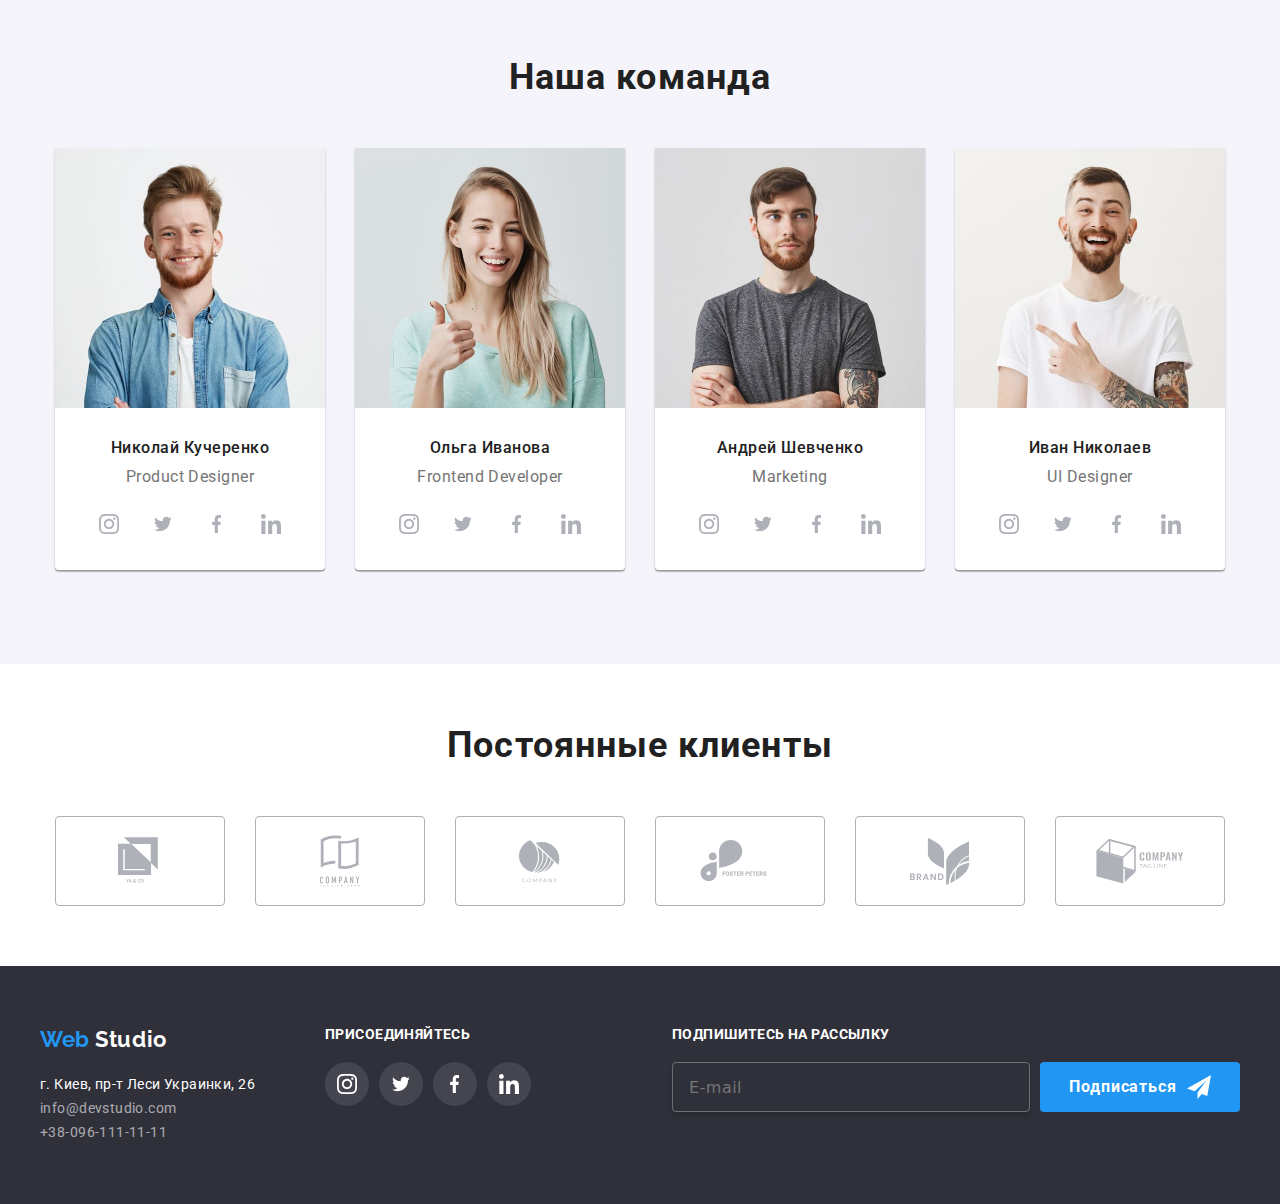
==== commit 69d0a928: "footer для десктопа и таблетки" ====
--- a/index.html
+++ b/index.html
@@ -155,25 +155,13 @@
           <ul class="team-list">
             <li class="emploee-card">
               <picture>
-                <source srcset="
-                ./images/John-desktop1x270w.jpg 270w,
-                ./images/John-desktop2x540w.jpg 540w"
-                media="(min-width: 1200px)"/>
-
-                <source srcset="
-                ./images/John-tablet1x354w.jpg 354w,
-                ./images/John-tablet2x708w.jpg 708w"
-                media="(min-width: 768px)"/>
-                
-                <source srcset="
-                ./images/John-mobile1xw450.jpg 450w,
-                ./images/John-mobile2xw900.jpg 900w"
-                media="(max-width: 767px)"/>
-
-                <img 
-                class="emploee-image" 
-                src="./images/John-mobile1xw450.jpg"
-                alt="John_Smith" />
+                <source srcset="./images/John-desktop1x270w.jpg 270w, ./images/John-desktop2x540w.jpg 540w" media="(min-width: 1200px)" />
+
+                <source srcset="./images/John-tablet1x354w.jpg 354w, ./images/John-tablet2x708w.jpg 708w" media="(min-width: 768px)" />
+
+                <source srcset="./images/John-mobile1xw450.jpg 450w, ./images/John-mobile2xw900.jpg 900w" media="(max-width: 767px)" />
+
+                <img class="emploee-image" src="./images/John-mobile1xw450.jpg" alt="John_Smith" />
               </picture>
 
               <h4 class="emploee-name">Николай Кучеренко</h4>
@@ -216,28 +204,15 @@
 
             <li class="emploee-card">
               <picture>
-                <source srcset="
-                ./images/Marta-desktop1x270w.jpg 270w,
-                ./images/Marta-desktop2x540w.jpg 540w"
-                media="(min-width: 1200px)"/>
-
-                <source srcset="
-                ./images/Marta-tablet1x354w.jpg 354w,
-                ./images/Marta-tablet2x708w.jpg 708w"
-                media="(min-width: 768px)"/>
-                
-                <source srcset="
-                ./images/Marta-mobile1x450w.jpg 450w,
-                ./images/Marta-mobile2x900w.jpg 900w"
-                media="(max-width: 767px)"/>
-
-                <img 
-                class="emploee-image"
-                src="./images/Marta-mobile1x450w.jpg"
-                alt="Marta_Stewart" />
-                
+                <source srcset="./images/Marta-desktop1x270w.jpg 270w, ./images/Marta-desktop2x540w.jpg 540w" media="(min-width: 1200px)" />
+
+                <source srcset="./images/Marta-tablet1x354w.jpg 354w, ./images/Marta-tablet2x708w.jpg 708w" media="(min-width: 768px)" />
+
+                <source srcset="./images/Marta-mobile1x450w.jpg 450w, ./images/Marta-mobile2x900w.jpg 900w" media="(max-width: 767px)" />
+
+                <img class="emploee-image" src="./images/Marta-mobile1x450w.jpg" alt="Marta_Stewart" />
               </picture>
-              
+
               <h4 class="emploee-name">Ольга Иванова</h4>
               <p class="emploee-position">Frontend Developer</p>
 
@@ -278,27 +253,15 @@
 
             <li class="emploee-card">
               <picture>
-                <source srcset="
-                ./images/Robert-desktop1x270.jpg 270w,
-                ./images/Robert-desktop2x540.jpg 540w"
-                media="(min-width: 1200px)"/>
-
-                <source srcset="
-                ./images/Robert-tablet1x354.jpg 354w,
-                ./images/Robert-tablet2x708.jpg 708w"
-                media="(min-width: 768px)"/>
-                
-                <source srcset="
-                ./images/Robert-mobile1x450w.jpg 450w,
-                ./images/Robert-mobile2x900w.jpg 900w"
-                media="(max-width: 767px)"/>
-
-                <img 
-                class="emploee-image"
-                src="./images/Robert-mobile1x450w.jpg"
-                alt="Robert_Jakis" />
+                <source srcset="./images/Robert-desktop1x270.jpg 270w, ./images/Robert-desktop2x540.jpg 540w" media="(min-width: 1200px)" />
+
+                <source srcset="./images/Robert-tablet1x354.jpg 354w, ./images/Robert-tablet2x708.jpg 708w" media="(min-width: 768px)" />
+
+                <source srcset="./images/Robert-mobile1x450w.jpg 450w, ./images/Robert-mobile2x900w.jpg 900w" media="(max-width: 767px)" />
+
+                <img class="emploee-image" src="./images/Robert-mobile1x450w.jpg" alt="Robert_Jakis" />
               </picture>
-              
+
               <h4 class="emploee-name">Андрей Шевченко</h4>
               <p class="emploee-position">Marketing</p>
 
@@ -339,27 +302,15 @@
 
             <li class="emploee-card">
               <picture>
-                <source srcset="
-                ./images/Martin-desctop1x270w.jpg 270w,
-                ./images/Martin-desctop2x540w.jpg 540w"
-                media="(min-width: 1200px)"/>
-
-                <source srcset="
-                ./images/Martin-tablet1x354w.jpg 354w,
-                ./images/Martin-tablet2x708w.jpg 708w"
-                media="(min-width: 768px)"/>
-                
-                <source srcset="
-                ./images/Martin-mobile1x450w.jpg 450w,
-                ./images/Martin-mobile2x900w.jpg 900w"
-                media="(max-width: 767px)"/>
-
-                <img 
-                class="emploee-image"
-                src="./images/Martin-mobile1x450w.jpg"
-                alt="Martin_Doe" />
+                <source srcset="./images/Martin-desctop1x270w.jpg 270w, ./images/Martin-desctop2x540w.jpg 540w" media="(min-width: 1200px)" />
+
+                <source srcset="./images/Martin-tablet1x354w.jpg 354w, ./images/Martin-tablet2x708w.jpg 708w" media="(min-width: 768px)" />
+
+                <source srcset="./images/Martin-mobile1x450w.jpg 450w, ./images/Martin-mobile2x900w.jpg 900w" media="(max-width: 767px)" />
+
+                <img class="emploee-image" src="./images/Martin-mobile1x450w.jpg" alt="Martin_Doe" />
               </picture>
-              
+
               <h4 class="emploee-name">Иван Николаев</h4>
               <p class="emploee-position">UI Designer</p>
 
@@ -460,55 +411,57 @@
 
     <footer class="footer-section">
       <div class="footer-container">
-        <div class="footer-logo">
-          <span class="web-footer">Web</span>
-          <span class="studio-footer">Studio</span>
-        </div>
-
-        <address class="footer-address">
-          <ul class="footer-address-container">
-            <li footer-address-item><span class="location"> г. Киев, пр-т Леси Украинки, 26 </span></li>
-            <li footer-address-item><a class="footer-address-link" href="#mailto:info@devstudio.com">info@devstudio.com</a></li>
-            <li footer-address-item><a class="footer-address-link" href="#tel:+380961111111">+38-096-111-11-11</a></li>
-          </ul>
-        </address>
-
-        <div class="join-us-container">
-          <p class="join-text">Присоединяйтесь</p>
-
-          <ul class="join-social-list">
-            <li class="join-social-item">
-              <a class="join-social-link" href="#">
-                <svg class="join-social-icon" width="20px" height="20px">
-                  <use href="./images/sprite.svg#icon-instagram"></use>
-                </svg>
-              </a>
-            </li>
-
-            <li class="join-social-item">
-              <a class="join-social-link" href="#">
-                <svg class="join-social-icon" width="20px" height="16px">
-                  <use href="./images/sprite.svg#icon-twitter"></use>
-                </svg>
-              </a>
-            </li>
-
-            <li class="join-social-item">
-              <a class="join-social-link" href="#">
-                <svg class="join-social-icon" width="10px" height="20px">
-                  <use href="./images/sprite.svg#icon-facebook"></use>
-                </svg>
-              </a>
-            </li>
-
-            <li class="join-social-item">
-              <a class="join-social-link" href="#">
-                <svg class="join-social-icon" width="20px" height="20px">
-                  <use href="./images/sprite.svg#icon-linkedin"></use>
-                </svg>
-              </a>
-            </li>
-          </ul>
+        <div class="address-joinus-container">
+          <address class="footer-address">
+            <div class="footer-logo">
+              <span class="web-footer">Web</span>
+              <span class="studio-footer">Studio</span>
+            </div>
+
+            <ul class="footer-address-container">
+              <li footer-address-item><span class="location"> г. Киев, пр-т Леси Украинки, 26 </span></li>
+              <li footer-address-item><a class="footer-address-link" href="#mailto:info@devstudio.com">info@devstudio.com</a></li>
+              <li footer-address-item><a class="footer-address-link" href="#tel:+380961111111">+38-096-111-11-11</a></li>
+            </ul>
+          </address>
+
+          <div class="join-us-container">
+            <p class="join-text">Присоединяйтесь</p>
+
+            <ul class="join-social-list">
+              <li class="join-social-item">
+                <a class="join-social-link" href="#">
+                  <svg class="join-social-icon" width="20px" height="20px">
+                    <use href="./images/sprite.svg#icon-instagram"></use>
+                  </svg>
+                </a>
+              </li>
+
+              <li class="join-social-item">
+                <a class="join-social-link" href="#">
+                  <svg class="join-social-icon" width="20px" height="16px">
+                    <use href="./images/sprite.svg#icon-twitter"></use>
+                  </svg>
+                </a>
+              </li>
+
+              <li class="join-social-item">
+                <a class="join-social-link" href="#">
+                  <svg class="join-social-icon" width="10px" height="20px">
+                    <use href="./images/sprite.svg#icon-facebook"></use>
+                  </svg>
+                </a>
+              </li>
+
+              <li class="join-social-item">
+                <a class="join-social-link" href="#">
+                  <svg class="join-social-icon" width="20px" height="20px">
+                    <use href="./images/sprite.svg#icon-linkedin"></use>
+                  </svg>
+                </a>
+              </li>
+            </ul>
+          </div>
         </div>
 
         <form class="subscribe-form">
@@ -588,7 +541,8 @@
         <div class="accept-conditions">
           <label class="accept-conditions-checkbox">
             <input class="accept-conditions-box visually-hidden" type="checkbox" name="accept-mailing" />
-            <span class="accept-conditions-text">Соглашаюсь с рассылкой и принимаю
+            <span class="accept-conditions-text"
+              >Соглашаюсь с рассылкой и принимаю
               <a class="conditions-text" href="#">Условия договора</a>
             </span>
           </label>
--- a/css/main.min.css
+++ b/css/main.min.css
@@ -1,2 +1,2 @@
-body.modal-open{overflow:hidden}ul{list-style:none;-webkit-text-decoration-line:none;text-decoration-line:none;padding:0px;margin:0px}a{-webkit-text-decoration-line:none;text-decoration-line:none;text-decoration:none}address{font-style:normal}.visually-hidden{position:absolute;width:1px;height:1px;margin:-1px;border:0px;padding:0px;clip:rect(0 0 0 0);overflow:hidden}.order-button,.subscribe-button,.popup-send-button{display:-webkit-box;display:-ms-flexbox;display:flex;-webkit-box-align:center;-ms-flex-align:center;align-items:center;-webkit-box-pack:center;-ms-flex-pack:center;justify-content:center;width:200px;height:50px;margin-left:auto;margin-right:auto;text-align:center;color:#ffffff;font-family:Roboto,sans-serif;font-style:normal;font-weight:bold;font-size:16px;line-height:30px;letter-spacing:0.06em;text-decoration:none;background-color:#2196f3;border-radius:4px;cursor:pointer;border-color:transparent}.order-button:focus,.subscribe-button:focus,.popup-send-button:focus{outline:none}.order-button:hover,.order-button:focus,.subscribe-button:hover,.subscribe-button:focus,.popup-send-button:hover,.popup-send-button:focus{outline:none;-webkit-box-shadow:0px 4px 4px rgba(0,0,0,0.15);box-shadow:0px 4px 4px rgba(0,0,0,0.15)}.subscribe-button .icon-send{display:-webkit-box;display:-ms-flexbox;display:flex;-webkit-box-align:center;-ms-flex-align:center;align-items:center;-webkit-box-pack:center;-ms-flex-pack:center;justify-content:center;margin-left:10px;text-align:center}.header{position:relative}.header-container{-webkit-box-pack:center;-ms-flex-pack:center;justify-content:center;-webkit-box-align:center;-ms-flex-align:center;align-items:center;text-align:center;height:60px;margin-left:auto;margin-right:auto;padding:15px}@media screen and (min-width: 480px){.header-container{width:480px}}@media screen and (min-width: 768px){.header-container{width:768px;height:80px;display:-webkit-box;display:-ms-flexbox;display:flex}}@media screen and (min-width: 1200px){.header-container{width:1200px}}.header-container .logo-link{display:-webkit-box;display:-ms-flexbox;display:flex;margin-right:auto}.mobile-menu-button{position:absolute;top:5px;right:15px;margin:0px;padding:0px;border:none;background-color:transparent}.mobile-menu-button .icon-cross{display:none}.mobile-menu-button.is-open .icon-cross{display:block}.mobile-menu-button.is-open .icon-menu{display:none}@media screen and (min-width: 768px){.mobile-menu-button{display:none}}.nav-address-container{-webkit-box-align:center;-ms-flex-align:center;align-items:center;-webkit-box-pack:center;-ms-flex-pack:center;justify-content:center;background-color:#fff;text-align:center;font-family:Roboto,sans-serif;font-style:normal;font-weight:500;font-size:18px;line-height:21px;letter-spacing:0.02em}@media screen and (max-width: 767px){.nav-address-container{display:none;position:absolute;top:100%;left:0;width:100%;padding-top:60px;padding-bottom:45px;border-top:1px solid #ececec}.nav-address-container.is-open{display:block}}@media screen and (min-width: 768px){.nav-address-container{display:-webkit-box;display:-ms-flexbox;display:flex;font-size:14px;line-height:16px}}.site-nav-list{margin-bottom:20px}@media screen and (min-width: 768px){.site-nav-list{display:-webkit-box;display:-ms-flexbox;display:flex;margin-bottom:0px;margin-right:80px}.site-nav-list .site-nav-item+.site-nav-item{margin-left:50px}}@media screen and (min-width: 1200px){.site-nav-list{display:-webkit-box;display:-ms-flexbox;display:flex;margin-right:305px}}.site-nav-link{display:inline-block;margin-bottom:40px;color:#212121}@media screen and (min-width: 768px){.site-nav-link{display:-webkit-box;display:-ms-flexbox;display:flex;margin-bottom:0px}}.site-nav-link:active{position:relative;color:#2196f3}.site-nav-link:active::after{content:'';position:absolute;left:0;display:block;width:100%;height:4px;background-color:#2196f3;border-radius:2px;-webkit-animation-name:current-underline;animation-name:current-underline;-webkit-animation-duration:2s;animation-duration:2s;-webkit-animation-timing-function:ease-in-out;animation-timing-function:ease-in-out;-webkit-animation-iteration-count:1;animation-iteration-count:1;-webkit-animation-direction:alternate;animation-direction:alternate;-webkit-animation-delay:0s;animation-delay:0s;-webkit-animation-fill-mode:forwards;animation-fill-mode:forwards}@media screen and (max-width: 767px){.site-nav-link:active::after{top:25px}}@media screen and (min-width: 768px){.site-nav-link:active::after{top:44px;bottom:0}}@-webkit-keyframes current-underline{from{width:0%}to{width:100%}}@keyframes current-underline{from{width:0%}to{width:100%}}.header-address-list{display:block}@media screen and (min-width: 768px){.header-address-list{margin-bottom:-10px;text-align:left}}@media screen and (min-width: 1200px){.header-address-list{display:-webkit-box;display:-ms-flexbox;display:flex;margin-right:-30px}}.header-address-link{display:block;margin-bottom:15px;fill:#757575;color:#757575;-webkit-text-decoration-line:none;text-decoration-line:none;font-size:18px;line-height:21px;cursor:pointer;-webkit-transition:color 250ms cubic-bezier(0.4, 0, 0.2, 1),fill 250ms cubic-bezier(0.4, 0, 0.2, 1);transition:color 250ms cubic-bezier(0.4, 0, 0.2, 1),fill 250ms cubic-bezier(0.4, 0, 0.2, 1)}.header-address-link:hover,.header-address-link:focus{fill:#2196f3;color:#2196f3}@media screen and (min-width: 768px){.header-address-link{margin-bottom:10px;font-size:12px;line-height:14px}}@media screen and (min-width: 1200px){.header-address-link{margin-bottom:0px;margin-right:30px;font-size:14px;line-height:16px}}.header-address-link .header-address-icon{margin-right:10px}@media screen and (min-width: 768px){.header-address-link .header-address-icon{margin-right:8px}}@media screen and (min-width: 1200px){.header-address-link .header-address-icon{margin-right:10px}}.footer-section{background-color:#2f303a}.footer-container{padding-top:60px;padding-bottom:60px;margin-left:auto;margin-right:auto;text-align:center}@media screen and (min-width: 480px){.footer-container{width:480px}}@media screen and (min-width: 768px){.footer-container{width:768px}}@media screen and (min-width: 1200px){.footer-container{width:1200px}}.footer-logo{margin-bottom:20px}.footer-logo .web-footer{color:#2196f3;font-family:Raleway,sans-serif;font-style:normal;font-weight:bold;font-size:22px;line-height:26px;letter-spacing:0.03em}.footer-logo .studio-footer{color:#fff;font-family:Raleway,sans-serif;font-style:normal;font-weight:bold;font-size:22px;line-height:26px;letter-spacing:0.03em}.footer-address-container{margin-bottom:60px;display:block;font-family:Roboto,sans-serif;font-weight:normal;font-size:14px;line-height:24px;letter-spacing:0.03em}.footer-address-container .location{color:#fff}.footer-address-container .footer-address-link{color:rgba(255,255,255,0.6);-webkit-text-decoration-line:none;text-decoration-line:none}.join-us-container{margin-bottom:60px}.join-us-container .join-text{margin-top:0px;margin-bottom:20px;color:#fff;font-family:Roboto,sans-serif;font-weight:bold;font-size:14px;line-height:16px;letter-spacing:0.03em;text-transform:uppercase}.join-us-container .join-social-list{display:-webkit-box;display:-ms-flexbox;display:flex;-webkit-box-pack:center;-ms-flex-pack:center;justify-content:center}.join-us-container .join-social-list .join-social-item:not(:first-child){margin-left:10px}.join-us-container .join-social-list .join-social-link{width:44px;height:44px;display:-webkit-box;display:-ms-flexbox;display:flex;-ms-flex-wrap:wrap;flex-wrap:wrap;-webkit-box-align:center;-ms-flex-align:center;align-items:center;-webkit-box-pack:center;-ms-flex-pack:center;justify-content:center;color:#fff;background-color:rgba(255,255,255,0.1);-webkit-text-decoration-line:none;text-decoration-line:none;border-radius:200px;cursor:pointer;-webkit-transition:background-color 250ms cubic-bezier(0.4, 0, 0.2, 1);transition:background-color 250ms cubic-bezier(0.4, 0, 0.2, 1)}.join-us-container .join-social-list .join-social-link:hover,.join-us-container .join-social-list .join-social-link:focus{background-color:#2196f3}.join-us-container .join-social-list .join-social-link .join-social-icon{display:-webkit-box;display:-ms-flexbox;display:flex;-webkit-box-pack:center;-ms-flex-pack:center;justify-content:center;-webkit-box-align:center;-ms-flex-align:center;align-items:center;fill:#fff}.subscribe-form .subscribe-text{margin-top:0px;margin-bottom:20px;color:#fff;font-family:Roboto,sans-serif;font-weight:bold;font-size:14px;line-height:16px;letter-spacing:0.03em;text-transform:uppercase}.subscribe-container .subscribe-input{width:95%;height:50px;padding:15px 16px;margin-bottom:20px;border:1px solid rgba(255,255,255,0.3);-webkit-box-shadow:0px 4px 4px rgba(0,0,0,0.15);box-shadow:0px 4px 4px rgba(0,0,0,0.15);border-radius:4px;font-size:16px;line-height:20px;letter-spacing:0.03em;color:rgba(255,255,255,0.6);background-color:transparent}.subscribe-container .subscribe-input:focus{outline:none;background-color:#f5f4fa;border-color:#2196f3}@media screen and (min-width: 768px){.subscribe-container .subscribe-input{width:450px}}@media screen and (min-width: 1200px){.subscribe-container .subscribe-input{width:358px}}.hero-section{display:-webkit-box;display:-ms-flexbox;display:flex;-webkit-box-align:center;-ms-flex-align:center;align-items:center;-webkit-box-pack:center;-ms-flex-pack:center;justify-content:center;margin-left:auto;margin-right:auto;margin-bottom:60px;max-width:100%;height:400px;background-position:center;background-size:cover;background-repeat:no-repeat;font-family:Roboto,sans-serif;text-align:center;background-image:-webkit-gradient(linear, left top, right top, from(rgba(47,48,58,0.8)), to(rgba(47,48,58,0.8))),url(../../images/Header-mobile1x.jpg);background-image:linear-gradient(to right, rgba(47,48,58,0.8), rgba(47,48,58,0.8)),url(../../images/Header-mobile1x.jpg);background-size:480px 400px}@media screen and (min-device-pixel-ratio: 2), screen and (-webkit-min-device-pixel-ratio: 2), screen and (min-resolution: 192dpi), screen and (min-resolution: 2dppx){.hero-section .hero-section{background-image:url(../../images/Header-mobile2x.jpg)}}@media screen and (min-width: 768px){.hero-section{background-image:-webkit-gradient(linear, left top, right top, from(rgba(47,48,58,0.8)), to(rgba(47,48,58,0.8))),url(../../images/Header-tablet1x.jpg);background-image:linear-gradient(to right, rgba(47,48,58,0.8), rgba(47,48,58,0.8)),url(../../images/Header-tablet1x.jpg);background-size:768px 400px}}@media screen and (min-width: 768px) and (min-device-pixel-ratio: 2), screen and (min-width: 768px) and (-webkit-min-device-pixel-ratio: 2), screen and (min-width: 768px) and (min-resolution: 192dpi), screen and (min-width: 768px) and (min-resolution: 2dppx){.hero-section .hero-section{background-image:url(../../images/Header-tablet2x.jpg)}}@media screen and (min-width: 1200px){.hero-section{max-width:1600px;height:600px;margin-bottom:94px;background-image:-webkit-gradient(linear, left top, right top, from(rgba(47,48,58,0.8)), to(rgba(47,48,58,0.8))),url(../../images/Header-desktop1x.jpg);background-image:linear-gradient(to right, rgba(47,48,58,0.8), rgba(47,48,58,0.8)),url(../../images/Header-desktop1x.jpg);background-size:1600px 600px}}@media screen and (min-width: 1200px) and (min-device-pixel-ratio: 2), screen and (min-width: 1200px) and (-webkit-min-device-pixel-ratio: 2), screen and (min-width: 1200px) and (min-resolution: 192dpi), screen and (min-width: 1200px) and (min-resolution: 2dppx){.hero-section .hero-section{background-image:url(../../images/Header-desktop2x.jpg)}}.hero-title{margin-top:0px;margin-bottom:30px;color:#fff;font-weight:900;font-size:26px;line-height:42px;letter-spacing:0.06em;text-transform:uppercase}@media screen and (min-width: 1200px){.hero-title{font-size:44px;line-height:60px}}.features-container{padding-left:15px;padding-right:15px;margin-left:auto;margin-right:auto;margin-bottom:60px}@media screen and (min-width: 480px){.features-container{width:480px}}@media screen and (min-width: 768px){.features-container{width:768px}}@media screen and (min-width: 1200px){.features-container{width:1200px}}.features-list{margin:-15px}@media screen and (min-width: 768px){.features-list{display:-webkit-box;display:-ms-flexbox;display:flex;-ms-flex-wrap:wrap;flex-wrap:wrap}}.feachers-item{width:calc(100% - 2 * 15px);margin:15px}@media screen and (min-width: 768px){.feachers-item{width:calc((100% - 4 * 15px) / 2);margin:15px}}@media screen and (min-width: 1200px){.feachers-item{width:calc((100% - 8 * 15px) / 4);margin:15px}}.feachers-item .feachers-icon-container{height:120px;display:-webkit-box;display:-ms-flexbox;display:flex;-webkit-box-align:center;-ms-flex-align:center;align-items:center;-webkit-box-pack:center;-ms-flex-pack:center;justify-content:center;margin-top:0px;margin-bottom:30px;border-radius:4px;background-position:center;background-color:#f5f4fa}.feachers-item .feachers-icon-container .feachers-icon{width:70px;height:70px;background-color:transparent}.feachers-item .features-title{margin-top:0px;margin-bottom:10px;color:#212121;font-family:Roboto,sans-serif;font-weight:bold;font-size:14px;line-height:16px;letter-spacing:0.03em;text-transform:uppercase;text-align:center}@media screen and (min-width: 768px){.feachers-item .features-title{text-align:start}}.feachers-item .features-text{margin:0px;color:#757575;font-family:Roboto,sans-serif;font-weight:normal;font-size:14px;line-height:24px;letter-spacing:0.03em}.doings-container{width:1200px;-webkit-box-align:center;-ms-flex-align:center;align-items:center;padding-left:15px;padding-right:15px;margin-left:auto;margin-right:auto;margin-top:0px;margin-bottom:94px}@media screen and (max-width: 1199px){.doings-container{display:none}}.doings-container .doings-list{display:-webkit-box;display:-ms-flexbox;display:flex;margin:-15px}.doings-card{position:relative;display:-webkit-box;display:-ms-flexbox;display:flex;-webkit-box-align:center;-ms-flex-align:center;align-items:center;-webkit-box-pack:center;-ms-flex-pack:center;justify-content:center}@media screen and (min-width: 1200px){.doings-card{width:calc((100% - 6 * 15px) / 3);margin:15px}}.doings-card .doings-image{margin:0px}.doings-card .doings-text{position:absolute;width:100%;height:70px;bottom:0%;display:-webkit-box;display:-ms-flexbox;display:flex;text-align:center;-webkit-box-pack:center;-ms-flex-pack:center;justify-content:center;-webkit-box-align:center;-ms-flex-align:center;align-items:center;margin:0px;background-color:rgba(47,48,58,0.8);color:white;font-weight:bold;font-size:14px;line-height:16px;text-align:center;letter-spacing:0.03em;text-transform:uppercase}.team-section{margin-bottom:60px;padding-top:60px;padding-bottom:60px;background-color:#f5f4fa}@media screen and (min-width: 1200px){.team-section{padding-top:94px;padding-bottom:94px}}.team-container{padding-left:15px;padding-right:15px;margin-left:auto;margin-right:auto;font-size:16px;line-height:19px;letter-spacing:0.03em}@media screen and (min-width: 480px){.team-container{width:480px}}@media screen and (min-width: 768px){.team-container{width:768px}}@media screen and (min-width: 1200px){.team-container{width:1200px}}.team-list{margin:-15px}@media screen and (min-width: 768px){.team-list{display:-webkit-box;display:-ms-flexbox;display:flex;-ms-flex-wrap:wrap;flex-wrap:wrap}}.emploee-card{display:block;-webkit-box-align:center;-ms-flex-align:center;align-items:center;-webkit-box-pack:center;-ms-flex-pack:center;justify-content:center;width:calc(100% - 2 * 15px);margin:15px;font-family:Roboto,sans-serif;text-align:center;background-color:#fff;border-radius:0px 0px 4px 4px;-webkit-box-shadow:0px 2px 1px rgba(0,0,0,0.2),0px 1px 1px rgba(0,0,0,0.14),0px 1px 3px rgba(0,0,0,0.12);box-shadow:0px 2px 1px rgba(0,0,0,0.2),0px 1px 1px rgba(0,0,0,0.14),0px 1px 3px rgba(0,0,0,0.12)}.emploee-card:hover,.emploee-card:focus{-webkit-box-shadow:0px 2px 1px rgba(0,0,0,0.4),0px 1px 1px rgba(0,0,0,0.17),0px 1px 3px rgba(0,0,0,0.15);box-shadow:0px 2px 1px rgba(0,0,0,0.4),0px 1px 1px rgba(0,0,0,0.17),0px 1px 3px rgba(0,0,0,0.15)}@media screen and (min-width: 768px){.emploee-card{width:calc((100% - 4 * 15px) / 2);margin:15px}}@media screen and (min-width: 1200px){.emploee-card{width:calc((100% - 8 * 15px) / 4);margin:15px}}.emploee-card .emploee-image{display:block;max-width:100%;height:auto;-o-object-fit:inherit;object-fit:inherit;margin-top:0px;margin-bottom:30px}.emploee-card .emploee-name{margin-top:0px;margin-bottom:10px;color:#212121;font-weight:500;text-align:center}.emploee-card .emploee-position{margin-top:0px;margin-bottom:16px;color:#757575;text-align:center;font-weight:normal}.emploee-social-list{display:-webkit-box;display:-ms-flexbox;display:flex;-webkit-box-align:center;-ms-flex-align:center;align-items:center;-webkit-box-pack:center;-ms-flex-pack:center;justify-content:center}.emploee-social-list .emploee-social-item:not(:first-child){margin-left:10px}.emploee-social-list .emploee-social-item .emploee-social-link{width:44px;height:44px;display:-webkit-box;display:-ms-flexbox;display:flex;-webkit-box-align:center;-ms-flex-align:center;align-items:center;-webkit-box-pack:center;-ms-flex-pack:center;justify-content:center;margin-top:0px;margin-bottom:24px;color:#757575;border-radius:50%;-webkit-transition:background-color 250ms cubic-bezier(0.4, 0, 0.2, 1);transition:background-color 250ms cubic-bezier(0.4, 0, 0.2, 1)}.emploee-social-list .emploee-social-item .emploee-social-link:hover,.emploee-social-list .emploee-social-item .emploee-social-link:focus{background-color:#2196f3}.emploee-social-list .emploee-social-item .emploee-social-link:hover svg,.emploee-social-list .emploee-social-item .emploee-social-link:focus svg{fill:#fff}.emploee-social-list .emploee-social-item .emploee-social-icon{display:-webkit-box;display:-ms-flexbox;display:flex;-webkit-box-align:center;-ms-flex-align:center;align-items:center;-webkit-box-pack:center;-ms-flex-pack:center;justify-content:center;background-color:transparent;fill:#afb1b8;-webkit-transition:fill 250ms cubic-bezier(0.4, 0, 0.2, 1);transition:fill 250ms cubic-bezier(0.4, 0, 0.2, 1)}.customers-container{padding-left:15px;padding-right:15px;margin-left:auto;margin-right:auto;margin-bottom:60px}@media screen and (min-width: 480px){.customers-container{width:480px}}@media screen and (min-width: 768px){.customers-container{width:768px}}@media screen and (min-width: 1200px){.customers-container{width:1200px}}.customers-list{display:-webkit-box;display:-ms-flexbox;display:flex;-ms-flex-wrap:wrap;flex-wrap:wrap;margin:-15px}.customers-list .customers-item{width:calc((100% - 4 * 15px) / 2);margin:15px}@media screen and (min-width: 768px){.customers-list .customers-item{width:calc((100% - 6 * 15px) / 3);margin:15px}}@media screen and (min-width: 1200px){.customers-list .customers-item{width:calc((100% - 12 * 15px) / 6);margin:15px}}.customers-link{display:-webkit-box;display:-ms-flexbox;display:flex;-webkit-box-align:center;-ms-flex-align:center;align-items:center;-webkit-box-pack:center;-ms-flex-pack:center;justify-content:center;height:90px;-webkit-box-sizing:border-box;box-sizing:border-box;border-radius:4px;border:1px solid #afb1b8;cursor:pointer;-webkit-transition:border-color 250ms cubic-bezier(0.4, 0, 0.2, 1);transition:border-color 250ms cubic-bezier(0.4, 0, 0.2, 1)}.customers-link:hover,.customers-link:focus{border-color:#2196f3}.customers-link:hover svg,.customers-link:focus svg{fill:#2196f3}.customers-link .customers-icon{display:-webkit-box;display:-ms-flexbox;display:flex;fill:#afb1b8;-webkit-transition:fill 250ms cubic-bezier(0.4, 0, 0.2, 1);transition:fill 250ms cubic-bezier(0.4, 0, 0.2, 1)}.page-title{margin-top:0px;margin-bottom:30px;font-family:Roboto,sans-serif;text-align:center;color:#212121;font-weight:bold;font-size:28px;line-height:33px;letter-spacing:0.03em}@media screen and (min-width: 1200px){.page-title{margin-bottom:50px;font-size:36px;line-height:42px}}.backdrop{position:fixed;top:0px;left:0px;width:100%;height:100%;padding:20px;background-color:rgba(0,0,0,0.2);overflow-y:scroll;opacity:1;-webkit-transition:opacity 250ms cubic-bezier(0.4, 0, 0.2, 1);transition:opacity 250ms cubic-bezier(0.4, 0, 0.2, 1)}.backdrop.is-hidden{opacity:0;pointer-events:none}.backdrop.is-hidden.popup{-webkit-transform:translate(-50%, -50%) scale(0.9);transform:translate(-50%, -50%) scale(0.9)}.popup{position:absolute;top:50%;left:50%;width:100%;max-width:450px;font-family:Roboto,sans-serif;padding:40px;background-color:#fff;-webkit-box-shadow:0px 2px 1px rgba(0,0,0,0.2),0px 1px 1px rgba(0,0,0,0.14),0px 1px 3px rgba(0,0,0,0.12);box-shadow:0px 2px 1px rgba(0,0,0,0.2),0px 1px 1px rgba(0,0,0,0.14),0px 1px 3px rgba(0,0,0,0.12);border-radius:4px;-webkit-transform:translate(-50%, -50%) scale(1);transform:translate(-50%, -50%) scale(1);-webkit-transition:-webkit-transform 250ms cubic-bezier(0.4, 0, 0.2, 1);transition:-webkit-transform 250ms cubic-bezier(0.4, 0, 0.2, 1);transition:transform 250ms cubic-bezier(0.4, 0, 0.2, 1);transition:transform 250ms cubic-bezier(0.4, 0, 0.2, 1), -webkit-transform 250ms cubic-bezier(0.4, 0, 0.2, 1)}@media screen and (min-width: 769px){.popup{max-width:528px}}.popup-close{position:absolute;display:-webkit-box;display:-ms-flexbox;display:flex;-webkit-box-align:center;-ms-flex-align:center;align-items:center;-webkit-box-pack:center;-ms-flex-pack:center;justify-content:center;right:8px;top:8px;width:30px;height:30px;padding:0px;border-radius:50%;border:1px solid rgba(0,0,0,0.1);background-color:white;cursor:pointer}.popup-close:hover,.popup-close:focus{outline:none;-webkit-box-shadow:0px 4px 4px rgba(0,0,0,0.15);box-shadow:0px 4px 4px rgba(0,0,0,0.15)}.popup-close:hover svg,.popup-close:focus svg{fill:#2196f3;-webkit-transition:all 150ms linear;transition:all 150ms linear}.popup-close .popup-close-icon{position:absolute;display:block;width:11px;height:11px;fill:#212121;-webkit-transition:all 150ms linear;transition:all 150ms linear}.popup-title{display:-webkit-box;display:-ms-flexbox;display:flex;-webkit-box-align:center;-ms-flex-align:center;align-items:center;-webkit-box-pack:center;-ms-flex-pack:center;justify-content:center;width:100%;margin-bottom:30px;color:#212121;font-weight:bold;font-size:20px;line-height:23px;text-align:center;letter-spacing:0.03em}.popup-field{position:relative;display:-webkit-box;display:-ms-flexbox;display:flex;-webkit-box-orient:vertical;-webkit-box-direction:normal;-ms-flex-direction:column;flex-direction:column;margin-bottom:28px}.popup-field .popup-field-input{position:relative;display:-webkit-box;display:-ms-flexbox;display:flex;-webkit-box-align:center;-ms-flex-align:center;align-items:center;-webkit-box-pack:center;-ms-flex-pack:center;justify-content:center;width:100%;height:40px;padding-top:12px;padding-bottom:12px;padding-left:42px;padding-right:18px;border:1px solid rgba(33,33,33,0.2);border-radius:4px;font:inherit;cursor:pointer}.popup-field .popup-field-input:focus{outline:none;border-color:#2196f3}.popup-field .popup-field-input:focus ~ .popup-field-label,.popup-field .popup-field-input:not(:placeholder-shown) ~ .popup-field-label{-webkit-transform:translateY(-40px) translateX(15px);transform:translateY(-40px) translateX(15px);color:#2196f3}.popup-field .popup-field-input:focus ~ .popup-icon{fill:#2196f3}.popup-field .popup-field-label{position:absolute;top:50%;left:0px;-webkit-transform:translateY(-50%) translateX(40px);transform:translateY(-50%) translateX(40px);-webkit-transition:-webkit-transform 250ms linear;transition:-webkit-transform 250ms linear;transition:transform 250ms linear;transition:transform 250ms linear, -webkit-transform 250ms linear;cursor:pointer;font-size:14px;line-height:16px;letter-spacing:0.01em;color:#757575}.popup-field .popup-icon{position:absolute;left:19px;top:50%;-webkit-transform:translateY(-50%);transform:translateY(-50%);-webkit-transition:-webkit-transform 250ms linear;transition:-webkit-transform 250ms linear;transition:transform 250ms linear;transition:transform 250ms linear, -webkit-transform 250ms linear}.popup-field .popup-field-textarea{position:relative;display:-webkit-box;display:-ms-flexbox;display:flex;-webkit-box-align:center;-ms-flex-align:center;align-items:center;-webkit-box-pack:center;-ms-flex-pack:center;justify-content:center;width:100%;height:120px;resize:none;margin-bottom:20px;padding:12px 16px;font-size:14px;line-height:16px;letter-spacing:0.01em;cursor:pointer;border:1px solid rgba(33,33,33,0.2);border-radius:4px}.popup-field .popup-field-textarea:focus{outline:none;border-color:#2196f3}.popup-field .popup-field-textarea:focus ~ .textarea-field-label,.popup-field .popup-field-textarea:not(:placeholder-shown) ~ .textarea-field-label{-webkit-transform:translateY(-40px) translateX(15px);transform:translateY(-40px) translateX(15px);color:#2196f3}.popup-field .textarea-field-label{position:absolute;top:15%;left:0px;-webkit-transform:translateY(-50%) translateX(40px);transform:translateY(-50%) translateX(40px);-webkit-transition:-webkit-transform 250ms linear;transition:-webkit-transform 250ms linear;transition:transform 250ms linear;transition:transform 250ms linear, -webkit-transform 250ms linear;cursor:pointer;font-size:14px;line-height:16px;letter-spacing:0.01em;color:#757575}.accept-conditions{width:100%;text-align:justify;margin-bottom:30px;cursor:pointer}.accept-conditions .accept-conditions-checkbox{font-size:12px;line-height:14px;letter-spacing:0.03em;font-weight:normal}@media screen and (min-width: 769px){.accept-conditions .accept-conditions-checkbox{font-size:14px;line-height:24px}}.accept-conditions .accept-conditions-checkbox .accept-conditions-box{-webkit-appearance:none;-moz-appearance:none;appearance:none;position:absolute}.accept-conditions .accept-conditions-checkbox .accept-conditions-box ~ .accept-conditions-text:before{content:'';display:inline-block;width:16px;height:16px;margin-right:8px;border:2px solid #212121;border-radius:2px;-ms-flex-negative:0;flex-shrink:0;-webkit-transition:all 100ms linear;transition:all 100ms linear}.accept-conditions .accept-conditions-checkbox .accept-conditions-box:checked ~ .accept-conditions-text:before{background-color:#2196f3;border-color:transparent;background-image:url(../../images/checkbox-Vector.svg);background-repeat:no-repeat;background-position:center;background-size:inherit}.accept-conditions .accept-conditions-text{color:#757575}.accept-conditions .conditions-text{color:#2196f3;text-decoration:underline}
+body.modal-open{overflow:hidden}ul{list-style:none;-webkit-text-decoration-line:none;text-decoration-line:none;padding:0px;margin:0px}a{-webkit-text-decoration-line:none;text-decoration-line:none;text-decoration:none}address{font-style:normal}.visually-hidden{position:absolute;width:1px;height:1px;margin:-1px;border:0px;padding:0px;clip:rect(0 0 0 0);overflow:hidden}.order-button,.subscribe-button,.popup-send-button{display:-webkit-box;display:-ms-flexbox;display:flex;-webkit-box-align:center;-ms-flex-align:center;align-items:center;-webkit-box-pack:center;-ms-flex-pack:center;justify-content:center;width:200px;height:50px;margin-left:auto;margin-right:auto;text-align:center;color:#ffffff;font-family:Roboto,sans-serif;font-style:normal;font-weight:bold;font-size:16px;line-height:30px;letter-spacing:0.06em;text-decoration:none;background-color:#2196f3;border-radius:4px;cursor:pointer;border-color:transparent}.order-button:focus,.subscribe-button:focus,.popup-send-button:focus{outline:none}.order-button:hover,.order-button:focus,.subscribe-button:hover,.subscribe-button:focus,.popup-send-button:hover,.popup-send-button:focus{outline:none;-webkit-box-shadow:0px 4px 4px rgba(0,0,0,0.15);box-shadow:0px 4px 4px rgba(0,0,0,0.15)}.subscribe-button .icon-send{display:-webkit-box;display:-ms-flexbox;display:flex;-webkit-box-align:center;-ms-flex-align:center;align-items:center;-webkit-box-pack:center;-ms-flex-pack:center;justify-content:center;margin-left:10px;text-align:center}.header{position:relative}.header-container{-webkit-box-pack:center;-ms-flex-pack:center;justify-content:center;-webkit-box-align:center;-ms-flex-align:center;align-items:center;text-align:center;height:60px;margin-left:auto;margin-right:auto;padding:15px}@media screen and (min-width: 480px){.header-container{width:480px}}@media screen and (min-width: 768px){.header-container{width:768px;height:80px;display:-webkit-box;display:-ms-flexbox;display:flex}}@media screen and (min-width: 1200px){.header-container{width:1200px}}.header-container .logo-link{display:-webkit-box;display:-ms-flexbox;display:flex;margin-right:auto}.mobile-menu-button{position:absolute;top:5px;right:15px;margin:0px;padding:0px;border:none;background-color:transparent}.mobile-menu-button .icon-cross{display:none}.mobile-menu-button.is-open .icon-cross{display:block}.mobile-menu-button.is-open .icon-menu{display:none}@media screen and (min-width: 768px){.mobile-menu-button{display:none}}.nav-address-container{-webkit-box-align:center;-ms-flex-align:center;align-items:center;-webkit-box-pack:center;-ms-flex-pack:center;justify-content:center;background-color:#fff;text-align:center;font-family:Roboto,sans-serif;font-style:normal;font-weight:500;font-size:18px;line-height:21px;letter-spacing:0.02em}@media screen and (max-width: 767px){.nav-address-container{display:none;position:absolute;top:100%;left:0;width:100%;padding-top:60px;padding-bottom:45px;border-top:1px solid #ececec}.nav-address-container.is-open{display:block}}@media screen and (min-width: 768px){.nav-address-container{display:-webkit-box;display:-ms-flexbox;display:flex;font-size:14px;line-height:16px}}.site-nav-list{margin-bottom:20px}@media screen and (min-width: 768px){.site-nav-list{display:-webkit-box;display:-ms-flexbox;display:flex;margin-bottom:0px;margin-right:80px}.site-nav-list .site-nav-item+.site-nav-item{margin-left:50px}}@media screen and (min-width: 1200px){.site-nav-list{display:-webkit-box;display:-ms-flexbox;display:flex;margin-right:305px}}.site-nav-link{display:inline-block;margin-bottom:40px;color:#212121}@media screen and (min-width: 768px){.site-nav-link{display:-webkit-box;display:-ms-flexbox;display:flex;margin-bottom:0px}}.site-nav-link:active{position:relative;color:#2196f3}.site-nav-link:active::after{content:'';position:absolute;left:0;display:block;width:100%;height:4px;background-color:#2196f3;border-radius:2px;-webkit-animation-name:current-underline;animation-name:current-underline;-webkit-animation-duration:2s;animation-duration:2s;-webkit-animation-timing-function:ease-in-out;animation-timing-function:ease-in-out;-webkit-animation-iteration-count:1;animation-iteration-count:1;-webkit-animation-direction:alternate;animation-direction:alternate;-webkit-animation-delay:0s;animation-delay:0s;-webkit-animation-fill-mode:forwards;animation-fill-mode:forwards}@media screen and (max-width: 767px){.site-nav-link:active::after{top:25px}}@media screen and (min-width: 768px){.site-nav-link:active::after{top:44px;bottom:0}}@-webkit-keyframes current-underline{from{width:0%}to{width:100%}}@keyframes current-underline{from{width:0%}to{width:100%}}.header-address-list{display:block}@media screen and (min-width: 768px){.header-address-list{margin-bottom:-10px;text-align:left}}@media screen and (min-width: 1200px){.header-address-list{display:-webkit-box;display:-ms-flexbox;display:flex;margin-right:-30px}}.header-address-link{display:block;margin-bottom:15px;fill:#757575;color:#757575;-webkit-text-decoration-line:none;text-decoration-line:none;font-size:18px;line-height:21px;cursor:pointer;-webkit-transition:color 250ms cubic-bezier(0.4, 0, 0.2, 1),fill 250ms cubic-bezier(0.4, 0, 0.2, 1);transition:color 250ms cubic-bezier(0.4, 0, 0.2, 1),fill 250ms cubic-bezier(0.4, 0, 0.2, 1)}.header-address-link:hover,.header-address-link:focus{fill:#2196f3;color:#2196f3}@media screen and (min-width: 768px){.header-address-link{margin-bottom:10px;font-size:12px;line-height:14px}}@media screen and (min-width: 1200px){.header-address-link{margin-bottom:0px;margin-right:30px;font-size:14px;line-height:16px}}.header-address-link .header-address-icon{margin-right:10px}@media screen and (min-width: 768px){.header-address-link .header-address-icon{margin-right:8px}}@media screen and (min-width: 1200px){.header-address-link .header-address-icon{margin-right:10px}}.footer-section{background-color:#2f303a}.footer-container{padding-top:60px;padding-bottom:60px;margin-left:auto;margin-right:auto;text-align:center}@media screen and (min-width: 480px){.footer-container{width:480px}}@media screen and (min-width: 768px){.footer-container{width:768px}}@media screen and (min-width: 1200px){.footer-container{width:1200px;display:-webkit-box;display:-ms-flexbox;display:flex;-webkit-box-pack:justify;-ms-flex-pack:justify;justify-content:space-between;padding-bottom:0px;text-align:left}}.footer-logo{margin-bottom:20px}.footer-logo .web-footer{color:#2196f3;font-family:Raleway,sans-serif;font-style:normal;font-weight:bold;font-size:22px;line-height:26px;letter-spacing:0.03em}.footer-logo .studio-footer{color:#fff;font-family:Raleway,sans-serif;font-style:normal;font-weight:bold;font-size:22px;line-height:26px;letter-spacing:0.03em}@media screen and (min-width: 768px){.address-joinus-container{display:-webkit-box;display:-ms-flexbox;display:flex;-webkit-box-pack:space-evenly;-ms-flex-pack:space-evenly;justify-content:space-evenly}}.footer-address-container{margin-bottom:60px;display:block;font-family:Roboto,sans-serif;font-weight:normal;font-size:14px;line-height:24px;letter-spacing:0.03em}.footer-address-container .location{color:#fff}.footer-address-container .footer-address-link{color:rgba(255,255,255,0.6);-webkit-text-decoration-line:none;text-decoration-line:none}.join-us-container{margin-bottom:60px}@media screen and (min-width: 1200px){.join-us-container{margin-left:70px}}.join-us-container .join-text{margin-top:0px;margin-bottom:20px;color:#fff;font-family:Roboto,sans-serif;font-weight:bold;font-size:14px;line-height:16px;letter-spacing:0.03em;text-transform:uppercase}.join-us-container .join-social-list{display:-webkit-box;display:-ms-flexbox;display:flex;-webkit-box-pack:center;-ms-flex-pack:center;justify-content:center}.join-us-container .join-social-list .join-social-item:not(:first-child){margin-left:10px}.join-us-container .join-social-list .join-social-link{width:44px;height:44px;display:-webkit-box;display:-ms-flexbox;display:flex;-ms-flex-wrap:wrap;flex-wrap:wrap;-webkit-box-align:center;-ms-flex-align:center;align-items:center;-webkit-box-pack:center;-ms-flex-pack:center;justify-content:center;color:#fff;background-color:rgba(255,255,255,0.1);-webkit-text-decoration-line:none;text-decoration-line:none;border-radius:200px;cursor:pointer;-webkit-transition:background-color 250ms cubic-bezier(0.4, 0, 0.2, 1);transition:background-color 250ms cubic-bezier(0.4, 0, 0.2, 1)}.join-us-container .join-social-list .join-social-link:hover,.join-us-container .join-social-list .join-social-link:focus{background-color:#2196f3}.join-us-container .join-social-list .join-social-link .join-social-icon{display:-webkit-box;display:-ms-flexbox;display:flex;-webkit-box-pack:center;-ms-flex-pack:center;justify-content:center;-webkit-box-align:center;-ms-flex-align:center;align-items:center;fill:#fff}@media screen and (min-width: 1200px){.subscribe-form{display:block}}.subscribe-form .subscribe-text{margin-top:0px;margin-bottom:20px;color:#fff;font-family:Roboto,sans-serif;font-weight:bold;font-size:14px;line-height:16px;letter-spacing:0.03em;text-transform:uppercase}@media screen and (min-width: 1200px){.subscribe-container{display:-webkit-box;display:-ms-flexbox;display:flex}}.subscribe-container .subscribe-input{width:95%;height:50px;padding:15px 16px;margin-bottom:20px;margin-right:10px;border:1px solid rgba(255,255,255,0.3);-webkit-box-shadow:0px 4px 4px rgba(0,0,0,0.15);box-shadow:0px 4px 4px rgba(0,0,0,0.15);border-radius:4px;font-size:16px;line-height:20px;letter-spacing:0.03em;color:rgba(255,255,255,0.6);background-color:transparent}.subscribe-container .subscribe-input:focus{outline:none;background-color:#f5f4fa;border-color:#2196f3}@media screen and (min-width: 768px){.subscribe-container .subscribe-input{width:450px}}@media screen and (min-width: 1200px){.subscribe-container .subscribe-input{width:358px}}.hero-section{display:-webkit-box;display:-ms-flexbox;display:flex;-webkit-box-align:center;-ms-flex-align:center;align-items:center;-webkit-box-pack:center;-ms-flex-pack:center;justify-content:center;margin-left:auto;margin-right:auto;margin-bottom:60px;max-width:100%;height:400px;background-position:center;background-size:cover;background-repeat:no-repeat;font-family:Roboto,sans-serif;text-align:center;background-image:-webkit-gradient(linear, left top, right top, from(rgba(47,48,58,0.8)), to(rgba(47,48,58,0.8))),url(../../images/Header-mobile1x.jpg);background-image:linear-gradient(to right, rgba(47,48,58,0.8), rgba(47,48,58,0.8)),url(../../images/Header-mobile1x.jpg);background-size:480px 400px}@media screen and (min-device-pixel-ratio: 2), screen and (-webkit-min-device-pixel-ratio: 2), screen and (min-resolution: 192dpi), screen and (min-resolution: 2dppx){.hero-section .hero-section{background-image:url(../../images/Header-mobile2x.jpg)}}@media screen and (min-width: 768px){.hero-section{background-image:-webkit-gradient(linear, left top, right top, from(rgba(47,48,58,0.8)), to(rgba(47,48,58,0.8))),url(../../images/Header-tablet1x.jpg);background-image:linear-gradient(to right, rgba(47,48,58,0.8), rgba(47,48,58,0.8)),url(../../images/Header-tablet1x.jpg);background-size:768px 400px}}@media screen and (min-width: 768px) and (min-device-pixel-ratio: 2), screen and (min-width: 768px) and (-webkit-min-device-pixel-ratio: 2), screen and (min-width: 768px) and (min-resolution: 192dpi), screen and (min-width: 768px) and (min-resolution: 2dppx){.hero-section .hero-section{background-image:url(../../images/Header-tablet2x.jpg)}}@media screen and (min-width: 1200px){.hero-section{max-width:1600px;height:600px;margin-bottom:94px;background-image:-webkit-gradient(linear, left top, right top, from(rgba(47,48,58,0.8)), to(rgba(47,48,58,0.8))),url(../../images/Header-desktop1x.jpg);background-image:linear-gradient(to right, rgba(47,48,58,0.8), rgba(47,48,58,0.8)),url(../../images/Header-desktop1x.jpg);background-size:1600px 600px}}@media screen and (min-width: 1200px) and (min-device-pixel-ratio: 2), screen and (min-width: 1200px) and (-webkit-min-device-pixel-ratio: 2), screen and (min-width: 1200px) and (min-resolution: 192dpi), screen and (min-width: 1200px) and (min-resolution: 2dppx){.hero-section .hero-section{background-image:url(../../images/Header-desktop2x.jpg)}}.hero-title{margin-top:0px;margin-bottom:30px;color:#fff;font-weight:900;font-size:26px;line-height:42px;letter-spacing:0.06em;text-transform:uppercase}@media screen and (min-width: 1200px){.hero-title{font-size:44px;line-height:60px}}.features-container{padding-left:15px;padding-right:15px;margin-left:auto;margin-right:auto;margin-bottom:60px}@media screen and (min-width: 480px){.features-container{width:480px}}@media screen and (min-width: 768px){.features-container{width:768px}}@media screen and (min-width: 1200px){.features-container{width:1200px}}.features-list{margin:-15px}@media screen and (min-width: 768px){.features-list{display:-webkit-box;display:-ms-flexbox;display:flex;-ms-flex-wrap:wrap;flex-wrap:wrap}}.feachers-item{width:calc(100% - 2 * 15px);margin:15px}@media screen and (min-width: 768px){.feachers-item{width:calc((100% - 4 * 15px) / 2);margin:15px}}@media screen and (min-width: 1200px){.feachers-item{width:calc((100% - 8 * 15px) / 4);margin:15px}}.feachers-item .feachers-icon-container{height:120px;display:-webkit-box;display:-ms-flexbox;display:flex;-webkit-box-align:center;-ms-flex-align:center;align-items:center;-webkit-box-pack:center;-ms-flex-pack:center;justify-content:center;margin-top:0px;margin-bottom:30px;border-radius:4px;background-position:center;background-color:#f5f4fa}.feachers-item .feachers-icon-container .feachers-icon{width:70px;height:70px;background-color:transparent}.feachers-item .features-title{margin-top:0px;margin-bottom:10px;color:#212121;font-family:Roboto,sans-serif;font-weight:bold;font-size:14px;line-height:16px;letter-spacing:0.03em;text-transform:uppercase;text-align:center}@media screen and (min-width: 768px){.feachers-item .features-title{text-align:start}}.feachers-item .features-text{margin:0px;color:#757575;font-family:Roboto,sans-serif;font-weight:normal;font-size:14px;line-height:24px;letter-spacing:0.03em}.doings-container{width:1200px;-webkit-box-align:center;-ms-flex-align:center;align-items:center;padding-left:15px;padding-right:15px;margin-left:auto;margin-right:auto;margin-top:0px;margin-bottom:94px}@media screen and (max-width: 1199px){.doings-container{display:none}}.doings-container .doings-list{display:-webkit-box;display:-ms-flexbox;display:flex;margin:-15px}.doings-card{position:relative;display:-webkit-box;display:-ms-flexbox;display:flex;-webkit-box-align:center;-ms-flex-align:center;align-items:center;-webkit-box-pack:center;-ms-flex-pack:center;justify-content:center}@media screen and (min-width: 1200px){.doings-card{width:calc((100% - 6 * 15px) / 3);margin:15px}}.doings-card .doings-image{margin:0px}.doings-card .doings-text{position:absolute;width:100%;height:70px;bottom:0%;display:-webkit-box;display:-ms-flexbox;display:flex;text-align:center;-webkit-box-pack:center;-ms-flex-pack:center;justify-content:center;-webkit-box-align:center;-ms-flex-align:center;align-items:center;margin:0px;background-color:rgba(47,48,58,0.8);color:white;font-weight:bold;font-size:14px;line-height:16px;text-align:center;letter-spacing:0.03em;text-transform:uppercase}.team-section{margin-bottom:60px;padding-top:60px;padding-bottom:60px;background-color:#f5f4fa}@media screen and (min-width: 1200px){.team-section{padding-top:94px;padding-bottom:94px}}.team-container{padding-left:15px;padding-right:15px;margin-left:auto;margin-right:auto;font-size:16px;line-height:19px;letter-spacing:0.03em}@media screen and (min-width: 480px){.team-container{width:480px}}@media screen and (min-width: 768px){.team-container{width:768px}}@media screen and (min-width: 1200px){.team-container{width:1200px}}.team-list{margin:-15px}@media screen and (min-width: 768px){.team-list{display:-webkit-box;display:-ms-flexbox;display:flex;-ms-flex-wrap:wrap;flex-wrap:wrap}}.emploee-card{display:block;-webkit-box-align:center;-ms-flex-align:center;align-items:center;-webkit-box-pack:center;-ms-flex-pack:center;justify-content:center;width:calc(100% - 2 * 15px);margin:15px;font-family:Roboto,sans-serif;text-align:center;background-color:#fff;border-radius:0px 0px 4px 4px;-webkit-box-shadow:0px 2px 1px rgba(0,0,0,0.2),0px 1px 1px rgba(0,0,0,0.14),0px 1px 3px rgba(0,0,0,0.12);box-shadow:0px 2px 1px rgba(0,0,0,0.2),0px 1px 1px rgba(0,0,0,0.14),0px 1px 3px rgba(0,0,0,0.12)}.emploee-card:hover,.emploee-card:focus{-webkit-box-shadow:0px 2px 1px rgba(0,0,0,0.4),0px 1px 1px rgba(0,0,0,0.17),0px 1px 3px rgba(0,0,0,0.15);box-shadow:0px 2px 1px rgba(0,0,0,0.4),0px 1px 1px rgba(0,0,0,0.17),0px 1px 3px rgba(0,0,0,0.15)}@media screen and (min-width: 768px){.emploee-card{width:calc((100% - 4 * 15px) / 2);margin:15px}}@media screen and (min-width: 1200px){.emploee-card{width:calc((100% - 8 * 15px) / 4);margin:15px}}.emploee-card .emploee-image{display:block;max-width:100%;height:auto;-o-object-fit:inherit;object-fit:inherit;margin-top:0px;margin-bottom:30px}.emploee-card .emploee-name{margin-top:0px;margin-bottom:10px;color:#212121;font-weight:500;text-align:center}.emploee-card .emploee-position{margin-top:0px;margin-bottom:16px;color:#757575;text-align:center;font-weight:normal}.emploee-social-list{display:-webkit-box;display:-ms-flexbox;display:flex;-webkit-box-align:center;-ms-flex-align:center;align-items:center;-webkit-box-pack:center;-ms-flex-pack:center;justify-content:center}.emploee-social-list .emploee-social-item:not(:first-child){margin-left:10px}.emploee-social-list .emploee-social-item .emploee-social-link{width:44px;height:44px;display:-webkit-box;display:-ms-flexbox;display:flex;-webkit-box-align:center;-ms-flex-align:center;align-items:center;-webkit-box-pack:center;-ms-flex-pack:center;justify-content:center;margin-top:0px;margin-bottom:24px;color:#757575;border-radius:50%;-webkit-transition:background-color 250ms cubic-bezier(0.4, 0, 0.2, 1);transition:background-color 250ms cubic-bezier(0.4, 0, 0.2, 1)}.emploee-social-list .emploee-social-item .emploee-social-link:hover,.emploee-social-list .emploee-social-item .emploee-social-link:focus{background-color:#2196f3}.emploee-social-list .emploee-social-item .emploee-social-link:hover svg,.emploee-social-list .emploee-social-item .emploee-social-link:focus svg{fill:#fff}.emploee-social-list .emploee-social-item .emploee-social-icon{display:-webkit-box;display:-ms-flexbox;display:flex;-webkit-box-align:center;-ms-flex-align:center;align-items:center;-webkit-box-pack:center;-ms-flex-pack:center;justify-content:center;background-color:transparent;fill:#afb1b8;-webkit-transition:fill 250ms cubic-bezier(0.4, 0, 0.2, 1);transition:fill 250ms cubic-bezier(0.4, 0, 0.2, 1)}.customers-container{padding-left:15px;padding-right:15px;margin-left:auto;margin-right:auto;margin-bottom:60px}@media screen and (min-width: 480px){.customers-container{width:480px}}@media screen and (min-width: 768px){.customers-container{width:768px}}@media screen and (min-width: 1200px){.customers-container{width:1200px}}.customers-list{display:-webkit-box;display:-ms-flexbox;display:flex;-ms-flex-wrap:wrap;flex-wrap:wrap;margin:-15px}.customers-list .customers-item{width:calc((100% - 4 * 15px) / 2);margin:15px}@media screen and (min-width: 768px){.customers-list .customers-item{width:calc((100% - 6 * 15px) / 3);margin:15px}}@media screen and (min-width: 1200px){.customers-list .customers-item{width:calc((100% - 12 * 15px) / 6);margin:15px}}.customers-link{display:-webkit-box;display:-ms-flexbox;display:flex;-webkit-box-align:center;-ms-flex-align:center;align-items:center;-webkit-box-pack:center;-ms-flex-pack:center;justify-content:center;height:90px;-webkit-box-sizing:border-box;box-sizing:border-box;border-radius:4px;border:1px solid #afb1b8;cursor:pointer;-webkit-transition:border-color 250ms cubic-bezier(0.4, 0, 0.2, 1);transition:border-color 250ms cubic-bezier(0.4, 0, 0.2, 1)}.customers-link:hover,.customers-link:focus{border-color:#2196f3}.customers-link:hover svg,.customers-link:focus svg{fill:#2196f3}.customers-link .customers-icon{display:-webkit-box;display:-ms-flexbox;display:flex;fill:#afb1b8;-webkit-transition:fill 250ms cubic-bezier(0.4, 0, 0.2, 1);transition:fill 250ms cubic-bezier(0.4, 0, 0.2, 1)}.page-title{margin-top:0px;margin-bottom:30px;font-family:Roboto,sans-serif;text-align:center;color:#212121;font-weight:bold;font-size:28px;line-height:33px;letter-spacing:0.03em}@media screen and (min-width: 1200px){.page-title{margin-bottom:50px;font-size:36px;line-height:42px}}.backdrop{position:fixed;top:0px;left:0px;width:100%;height:100%;padding:20px;background-color:rgba(0,0,0,0.2);overflow-y:scroll;opacity:1;-webkit-transition:opacity 250ms cubic-bezier(0.4, 0, 0.2, 1);transition:opacity 250ms cubic-bezier(0.4, 0, 0.2, 1)}.backdrop.is-hidden{opacity:0;pointer-events:none}.backdrop.is-hidden.popup{-webkit-transform:translate(-50%, -50%) scale(0.9);transform:translate(-50%, -50%) scale(0.9)}.popup{position:absolute;top:50%;left:50%;width:100%;max-width:450px;font-family:Roboto,sans-serif;padding:40px;background-color:#fff;-webkit-box-shadow:0px 2px 1px rgba(0,0,0,0.2),0px 1px 1px rgba(0,0,0,0.14),0px 1px 3px rgba(0,0,0,0.12);box-shadow:0px 2px 1px rgba(0,0,0,0.2),0px 1px 1px rgba(0,0,0,0.14),0px 1px 3px rgba(0,0,0,0.12);border-radius:4px;-webkit-transform:translate(-50%, -50%) scale(1);transform:translate(-50%, -50%) scale(1);-webkit-transition:-webkit-transform 250ms cubic-bezier(0.4, 0, 0.2, 1);transition:-webkit-transform 250ms cubic-bezier(0.4, 0, 0.2, 1);transition:transform 250ms cubic-bezier(0.4, 0, 0.2, 1);transition:transform 250ms cubic-bezier(0.4, 0, 0.2, 1), -webkit-transform 250ms cubic-bezier(0.4, 0, 0.2, 1)}@media screen and (min-width: 769px){.popup{max-width:528px}}.popup-close{position:absolute;display:-webkit-box;display:-ms-flexbox;display:flex;-webkit-box-align:center;-ms-flex-align:center;align-items:center;-webkit-box-pack:center;-ms-flex-pack:center;justify-content:center;right:8px;top:8px;width:30px;height:30px;padding:0px;border-radius:50%;border:1px solid rgba(0,0,0,0.1);background-color:white;cursor:pointer}.popup-close:hover,.popup-close:focus{outline:none;-webkit-box-shadow:0px 4px 4px rgba(0,0,0,0.15);box-shadow:0px 4px 4px rgba(0,0,0,0.15)}.popup-close:hover svg,.popup-close:focus svg{fill:#2196f3;-webkit-transition:all 150ms linear;transition:all 150ms linear}.popup-close .popup-close-icon{position:absolute;display:block;width:11px;height:11px;fill:#212121;-webkit-transition:all 150ms linear;transition:all 150ms linear}.popup-title{display:-webkit-box;display:-ms-flexbox;display:flex;-webkit-box-align:center;-ms-flex-align:center;align-items:center;-webkit-box-pack:center;-ms-flex-pack:center;justify-content:center;width:100%;margin-bottom:30px;color:#212121;font-weight:bold;font-size:20px;line-height:23px;text-align:center;letter-spacing:0.03em}.popup-field{position:relative;display:-webkit-box;display:-ms-flexbox;display:flex;-webkit-box-orient:vertical;-webkit-box-direction:normal;-ms-flex-direction:column;flex-direction:column;margin-bottom:28px}.popup-field .popup-field-input{position:relative;display:-webkit-box;display:-ms-flexbox;display:flex;-webkit-box-align:center;-ms-flex-align:center;align-items:center;-webkit-box-pack:center;-ms-flex-pack:center;justify-content:center;width:100%;height:40px;padding-top:12px;padding-bottom:12px;padding-left:42px;padding-right:18px;border:1px solid rgba(33,33,33,0.2);border-radius:4px;font:inherit;cursor:pointer}.popup-field .popup-field-input:focus{outline:none;border-color:#2196f3}.popup-field .popup-field-input:focus ~ .popup-field-label,.popup-field .popup-field-input:not(:placeholder-shown) ~ .popup-field-label{-webkit-transform:translateY(-40px) translateX(15px);transform:translateY(-40px) translateX(15px);color:#2196f3}.popup-field .popup-field-input:focus ~ .popup-icon{fill:#2196f3}.popup-field .popup-field-label{position:absolute;top:50%;left:0px;-webkit-transform:translateY(-50%) translateX(40px);transform:translateY(-50%) translateX(40px);-webkit-transition:-webkit-transform 250ms linear;transition:-webkit-transform 250ms linear;transition:transform 250ms linear;transition:transform 250ms linear, -webkit-transform 250ms linear;cursor:pointer;font-size:14px;line-height:16px;letter-spacing:0.01em;color:#757575}.popup-field .popup-icon{position:absolute;left:19px;top:50%;-webkit-transform:translateY(-50%);transform:translateY(-50%);-webkit-transition:-webkit-transform 250ms linear;transition:-webkit-transform 250ms linear;transition:transform 250ms linear;transition:transform 250ms linear, -webkit-transform 250ms linear}.popup-field .popup-field-textarea{position:relative;display:-webkit-box;display:-ms-flexbox;display:flex;-webkit-box-align:center;-ms-flex-align:center;align-items:center;-webkit-box-pack:center;-ms-flex-pack:center;justify-content:center;width:100%;height:120px;resize:none;margin-bottom:20px;padding:12px 16px;font-size:14px;line-height:16px;letter-spacing:0.01em;cursor:pointer;border:1px solid rgba(33,33,33,0.2);border-radius:4px}.popup-field .popup-field-textarea:focus{outline:none;border-color:#2196f3}.popup-field .popup-field-textarea:focus ~ .textarea-field-label,.popup-field .popup-field-textarea:not(:placeholder-shown) ~ .textarea-field-label{-webkit-transform:translateY(-40px) translateX(15px);transform:translateY(-40px) translateX(15px);color:#2196f3}.popup-field .textarea-field-label{position:absolute;top:15%;left:0px;-webkit-transform:translateY(-50%) translateX(40px);transform:translateY(-50%) translateX(40px);-webkit-transition:-webkit-transform 250ms linear;transition:-webkit-transform 250ms linear;transition:transform 250ms linear;transition:transform 250ms linear, -webkit-transform 250ms linear;cursor:pointer;font-size:14px;line-height:16px;letter-spacing:0.01em;color:#757575}.accept-conditions{width:100%;text-align:justify;margin-bottom:30px;cursor:pointer}.accept-conditions .accept-conditions-checkbox{font-size:12px;line-height:14px;letter-spacing:0.03em;font-weight:normal}@media screen and (min-width: 769px){.accept-conditions .accept-conditions-checkbox{font-size:14px;line-height:24px}}.accept-conditions .accept-conditions-checkbox .accept-conditions-box{-webkit-appearance:none;-moz-appearance:none;appearance:none;position:absolute}.accept-conditions .accept-conditions-checkbox .accept-conditions-box ~ .accept-conditions-text:before{content:'';display:inline-block;width:16px;height:16px;margin-right:8px;border:2px solid #212121;border-radius:2px;-ms-flex-negative:0;flex-shrink:0;-webkit-transition:all 100ms linear;transition:all 100ms linear}.accept-conditions .accept-conditions-checkbox .accept-conditions-box:checked ~ .accept-conditions-text:before{background-color:#2196f3;border-color:transparent;background-image:url(../../images/checkbox-Vector.svg);background-repeat:no-repeat;background-position:center;background-size:inherit}.accept-conditions .accept-conditions-text{color:#757575}.accept-conditions .conditions-text{color:#2196f3;text-decoration:underline}
 /*# sourceMappingURL=main.min.css.map */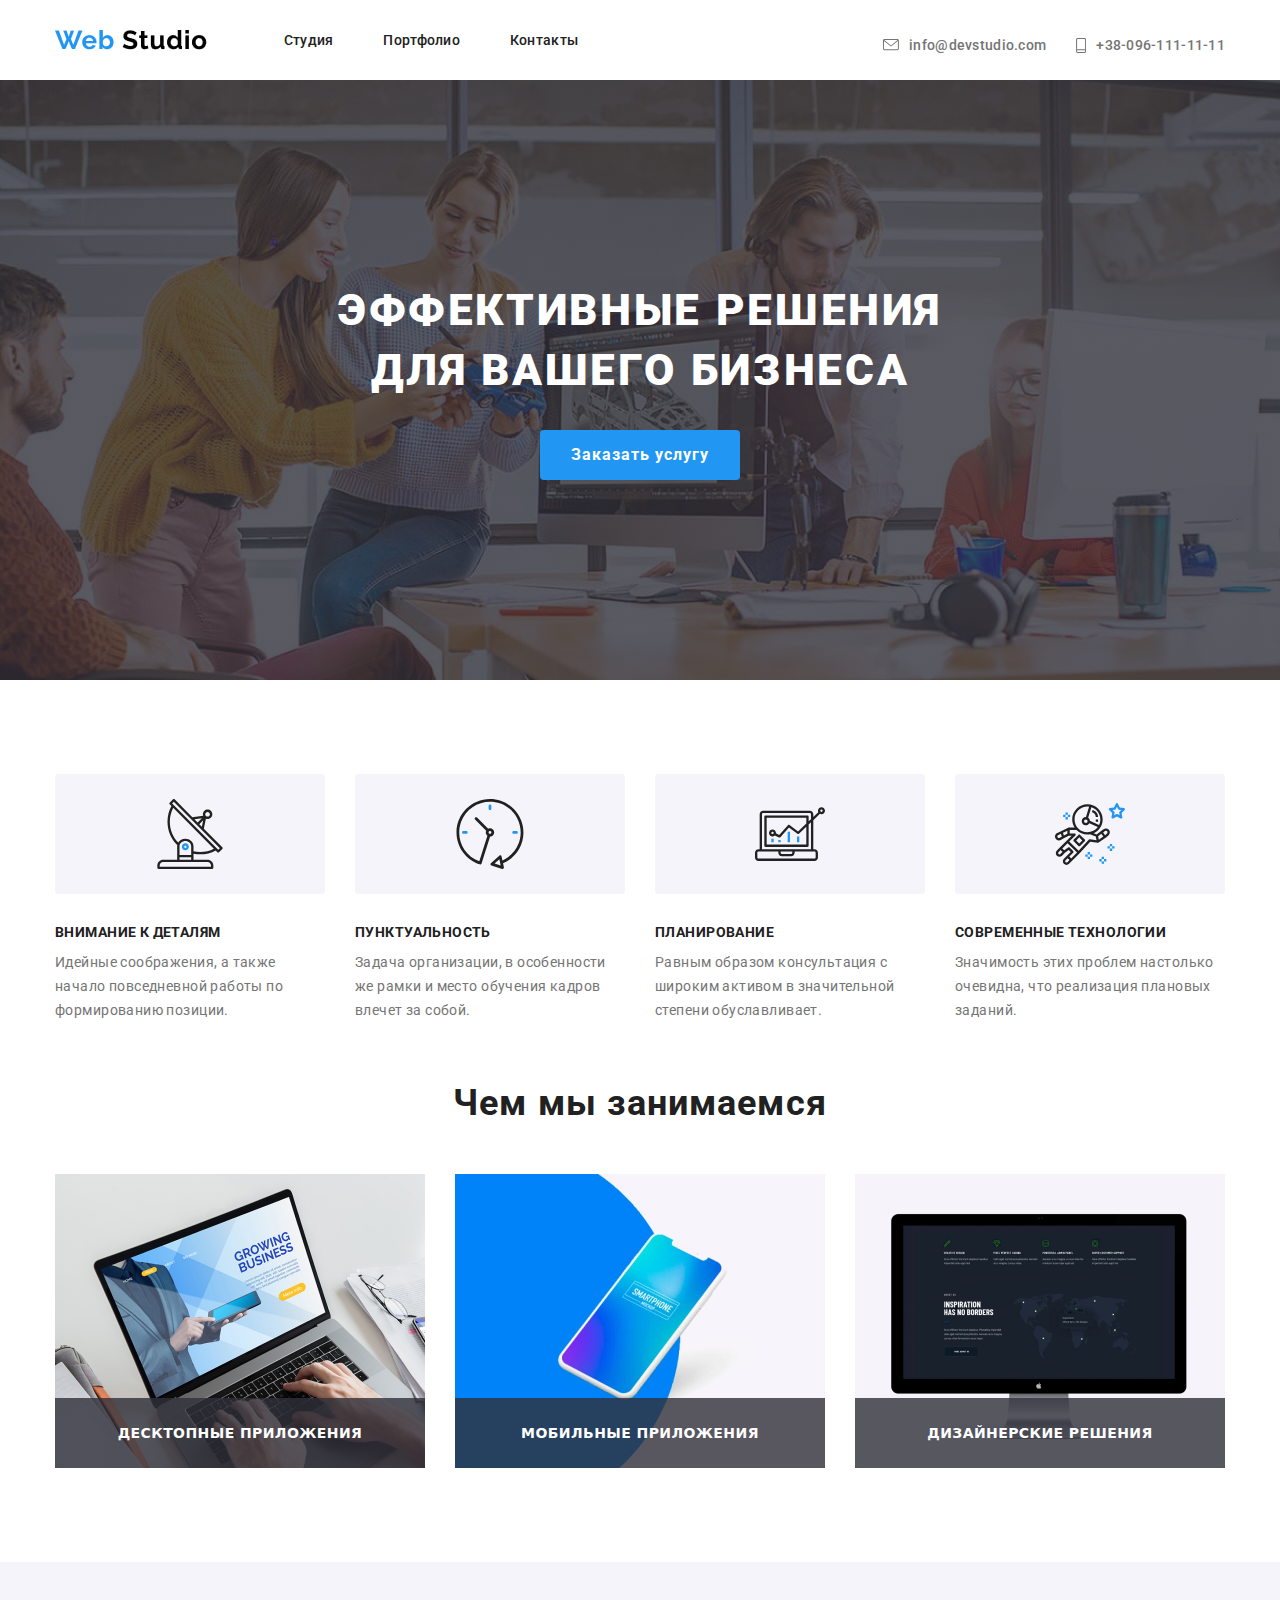
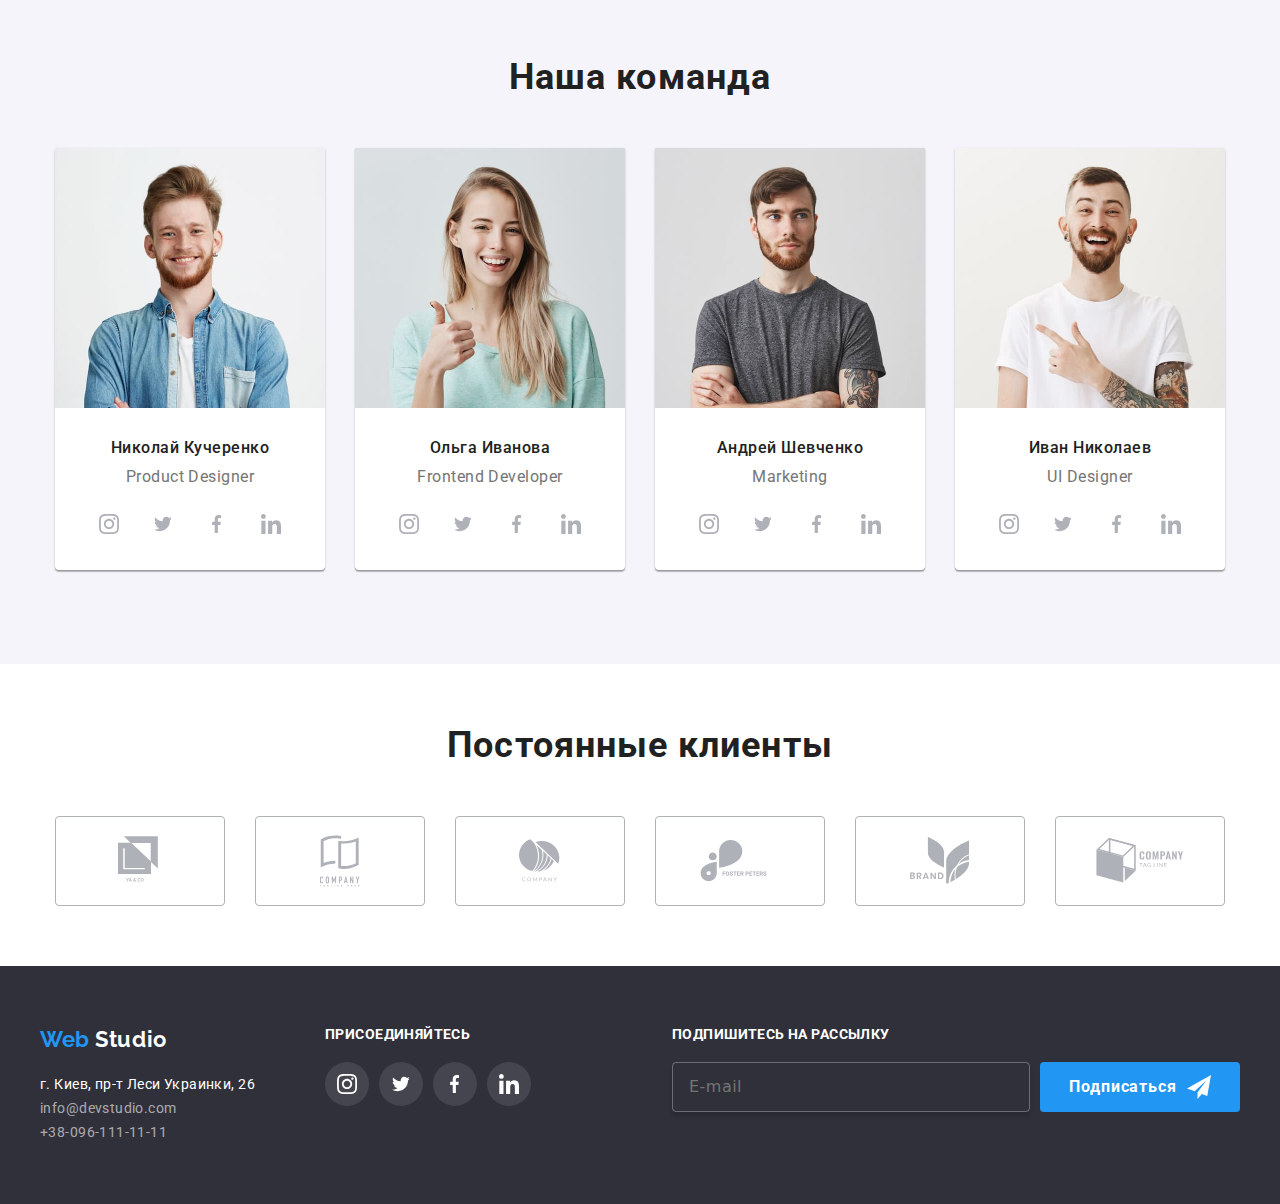
==== commit d8a31c9b: "фото в портфолио и в doings" ====
--- a/index.html
+++ b/index.html
@@ -131,17 +131,26 @@
           <h3 class="page-title">Чем мы занимаемся</h3>
           <ul class="doings-list">
             <li class="doings-card">
-              <img class="doings-image" src="./images/desctope.jpg" alt="" width="370" height="294" />
+              <picture>
+                <source srcset="./images/appdesctope-desctope1x.jpg 370w, ./images/appdesctope-desctope2x.jpg 740w" media="(min-width: 1200px)" />
+                <img class="doings-image" src="./images/appdesctope-desctope1x.jpg" alt="Десктопные приложения" />
+              </picture>
               <h4 class="doings-text">Десктопные приложения</h4>
             </li>
 
             <li class="doings-card">
-              <img class="doings-image" src="./images/mobile.jpg" alt="" width="370" height="294" />
+              <picture>
+                <source srcset="./images/appmobile-desctope1x.jpg 370w, ./images/appmobile-desctope2x.jpg 740w" media="(min-width: 1200px)" />
+                <img class="doings-image" src="./images/appmobile-desctope1x.jpg" alt="Мобильные приложения" />
+              </picture>
               <h4 class="doings-text">Мобильные приложения</h4>
             </li>
 
             <li class="doings-card">
-              <img class="doings-image" src="./images/designer.jpg" alt="" width="370" height="294" />
+              <picture>
+                <source srcset="./images/appdesigner-desctope1x.jpg 370w, ./images/appdesigner-desctope2x.jpg 740w" media="(min-width: 1200px)" />
+                <img class="doings-image" src="./images/appdesigner-desctope1x.jpg" alt="Дизайнерские решения" />
+              </picture>
               <h4 class="doings-text">Дизайнерские решения</h4>
             </li>
           </ul>
--- a/css/main.min.css
+++ b/css/main.min.css
@@ -1,2 +1,2 @@
-body.modal-open{overflow:hidden}ul{list-style:none;-webkit-text-decoration-line:none;text-decoration-line:none;padding:0px;margin:0px}a{-webkit-text-decoration-line:none;text-decoration-line:none;text-decoration:none}address{font-style:normal}.visually-hidden{position:absolute;width:1px;height:1px;margin:-1px;border:0px;padding:0px;clip:rect(0 0 0 0);overflow:hidden}.order-button,.subscribe-button,.popup-send-button{display:-webkit-box;display:-ms-flexbox;display:flex;-webkit-box-align:center;-ms-flex-align:center;align-items:center;-webkit-box-pack:center;-ms-flex-pack:center;justify-content:center;width:200px;height:50px;margin-left:auto;margin-right:auto;text-align:center;color:#ffffff;font-family:Roboto,sans-serif;font-style:normal;font-weight:bold;font-size:16px;line-height:30px;letter-spacing:0.06em;text-decoration:none;background-color:#2196f3;border-radius:4px;cursor:pointer;border-color:transparent}.order-button:focus,.subscribe-button:focus,.popup-send-button:focus{outline:none}.order-button:hover,.order-button:focus,.subscribe-button:hover,.subscribe-button:focus,.popup-send-button:hover,.popup-send-button:focus{outline:none;-webkit-box-shadow:0px 4px 4px rgba(0,0,0,0.15);box-shadow:0px 4px 4px rgba(0,0,0,0.15)}.subscribe-button .icon-send{display:-webkit-box;display:-ms-flexbox;display:flex;-webkit-box-align:center;-ms-flex-align:center;align-items:center;-webkit-box-pack:center;-ms-flex-pack:center;justify-content:center;margin-left:10px;text-align:center}.header{position:relative}.header-container{-webkit-box-pack:center;-ms-flex-pack:center;justify-content:center;-webkit-box-align:center;-ms-flex-align:center;align-items:center;text-align:center;height:60px;margin-left:auto;margin-right:auto;padding:15px}@media screen and (min-width: 480px){.header-container{width:480px}}@media screen and (min-width: 768px){.header-container{width:768px;height:80px;display:-webkit-box;display:-ms-flexbox;display:flex}}@media screen and (min-width: 1200px){.header-container{width:1200px}}.header-container .logo-link{display:-webkit-box;display:-ms-flexbox;display:flex;margin-right:auto}.mobile-menu-button{position:absolute;top:5px;right:15px;margin:0px;padding:0px;border:none;background-color:transparent}.mobile-menu-button .icon-cross{display:none}.mobile-menu-button.is-open .icon-cross{display:block}.mobile-menu-button.is-open .icon-menu{display:none}@media screen and (min-width: 768px){.mobile-menu-button{display:none}}.nav-address-container{-webkit-box-align:center;-ms-flex-align:center;align-items:center;-webkit-box-pack:center;-ms-flex-pack:center;justify-content:center;background-color:#fff;text-align:center;font-family:Roboto,sans-serif;font-style:normal;font-weight:500;font-size:18px;line-height:21px;letter-spacing:0.02em}@media screen and (max-width: 767px){.nav-address-container{display:none;position:absolute;top:100%;left:0;width:100%;padding-top:60px;padding-bottom:45px;border-top:1px solid #ececec}.nav-address-container.is-open{display:block}}@media screen and (min-width: 768px){.nav-address-container{display:-webkit-box;display:-ms-flexbox;display:flex;font-size:14px;line-height:16px}}.site-nav-list{margin-bottom:20px}@media screen and (min-width: 768px){.site-nav-list{display:-webkit-box;display:-ms-flexbox;display:flex;margin-bottom:0px;margin-right:80px}.site-nav-list .site-nav-item+.site-nav-item{margin-left:50px}}@media screen and (min-width: 1200px){.site-nav-list{display:-webkit-box;display:-ms-flexbox;display:flex;margin-right:305px}}.site-nav-link{display:inline-block;margin-bottom:40px;color:#212121}@media screen and (min-width: 768px){.site-nav-link{display:-webkit-box;display:-ms-flexbox;display:flex;margin-bottom:0px}}.site-nav-link:active{position:relative;color:#2196f3}.site-nav-link:active::after{content:'';position:absolute;left:0;display:block;width:100%;height:4px;background-color:#2196f3;border-radius:2px;-webkit-animation-name:current-underline;animation-name:current-underline;-webkit-animation-duration:2s;animation-duration:2s;-webkit-animation-timing-function:ease-in-out;animation-timing-function:ease-in-out;-webkit-animation-iteration-count:1;animation-iteration-count:1;-webkit-animation-direction:alternate;animation-direction:alternate;-webkit-animation-delay:0s;animation-delay:0s;-webkit-animation-fill-mode:forwards;animation-fill-mode:forwards}@media screen and (max-width: 767px){.site-nav-link:active::after{top:25px}}@media screen and (min-width: 768px){.site-nav-link:active::after{top:44px;bottom:0}}@-webkit-keyframes current-underline{from{width:0%}to{width:100%}}@keyframes current-underline{from{width:0%}to{width:100%}}.header-address-list{display:block}@media screen and (min-width: 768px){.header-address-list{margin-bottom:-10px;text-align:left}}@media screen and (min-width: 1200px){.header-address-list{display:-webkit-box;display:-ms-flexbox;display:flex;margin-right:-30px}}.header-address-link{display:block;margin-bottom:15px;fill:#757575;color:#757575;-webkit-text-decoration-line:none;text-decoration-line:none;font-size:18px;line-height:21px;cursor:pointer;-webkit-transition:color 250ms cubic-bezier(0.4, 0, 0.2, 1),fill 250ms cubic-bezier(0.4, 0, 0.2, 1);transition:color 250ms cubic-bezier(0.4, 0, 0.2, 1),fill 250ms cubic-bezier(0.4, 0, 0.2, 1)}.header-address-link:hover,.header-address-link:focus{fill:#2196f3;color:#2196f3}@media screen and (min-width: 768px){.header-address-link{margin-bottom:10px;font-size:12px;line-height:14px}}@media screen and (min-width: 1200px){.header-address-link{margin-bottom:0px;margin-right:30px;font-size:14px;line-height:16px}}.header-address-link .header-address-icon{margin-right:10px}@media screen and (min-width: 768px){.header-address-link .header-address-icon{margin-right:8px}}@media screen and (min-width: 1200px){.header-address-link .header-address-icon{margin-right:10px}}.footer-section{background-color:#2f303a}.footer-container{padding-top:60px;padding-bottom:60px;margin-left:auto;margin-right:auto;text-align:center}@media screen and (min-width: 480px){.footer-container{width:480px}}@media screen and (min-width: 768px){.footer-container{width:768px}}@media screen and (min-width: 1200px){.footer-container{width:1200px;display:-webkit-box;display:-ms-flexbox;display:flex;-webkit-box-pack:justify;-ms-flex-pack:justify;justify-content:space-between;padding-bottom:0px;text-align:left}}.footer-logo{margin-bottom:20px}.footer-logo .web-footer{color:#2196f3;font-family:Raleway,sans-serif;font-style:normal;font-weight:bold;font-size:22px;line-height:26px;letter-spacing:0.03em}.footer-logo .studio-footer{color:#fff;font-family:Raleway,sans-serif;font-style:normal;font-weight:bold;font-size:22px;line-height:26px;letter-spacing:0.03em}@media screen and (min-width: 768px){.address-joinus-container{display:-webkit-box;display:-ms-flexbox;display:flex;-webkit-box-pack:space-evenly;-ms-flex-pack:space-evenly;justify-content:space-evenly}}.footer-address-container{margin-bottom:60px;display:block;font-family:Roboto,sans-serif;font-weight:normal;font-size:14px;line-height:24px;letter-spacing:0.03em}.footer-address-container .location{color:#fff}.footer-address-container .footer-address-link{color:rgba(255,255,255,0.6);-webkit-text-decoration-line:none;text-decoration-line:none}.join-us-container{margin-bottom:60px}@media screen and (min-width: 1200px){.join-us-container{margin-left:70px}}.join-us-container .join-text{margin-top:0px;margin-bottom:20px;color:#fff;font-family:Roboto,sans-serif;font-weight:bold;font-size:14px;line-height:16px;letter-spacing:0.03em;text-transform:uppercase}.join-us-container .join-social-list{display:-webkit-box;display:-ms-flexbox;display:flex;-webkit-box-pack:center;-ms-flex-pack:center;justify-content:center}.join-us-container .join-social-list .join-social-item:not(:first-child){margin-left:10px}.join-us-container .join-social-list .join-social-link{width:44px;height:44px;display:-webkit-box;display:-ms-flexbox;display:flex;-ms-flex-wrap:wrap;flex-wrap:wrap;-webkit-box-align:center;-ms-flex-align:center;align-items:center;-webkit-box-pack:center;-ms-flex-pack:center;justify-content:center;color:#fff;background-color:rgba(255,255,255,0.1);-webkit-text-decoration-line:none;text-decoration-line:none;border-radius:200px;cursor:pointer;-webkit-transition:background-color 250ms cubic-bezier(0.4, 0, 0.2, 1);transition:background-color 250ms cubic-bezier(0.4, 0, 0.2, 1)}.join-us-container .join-social-list .join-social-link:hover,.join-us-container .join-social-list .join-social-link:focus{background-color:#2196f3}.join-us-container .join-social-list .join-social-link .join-social-icon{display:-webkit-box;display:-ms-flexbox;display:flex;-webkit-box-pack:center;-ms-flex-pack:center;justify-content:center;-webkit-box-align:center;-ms-flex-align:center;align-items:center;fill:#fff}@media screen and (min-width: 1200px){.subscribe-form{display:block}}.subscribe-form .subscribe-text{margin-top:0px;margin-bottom:20px;color:#fff;font-family:Roboto,sans-serif;font-weight:bold;font-size:14px;line-height:16px;letter-spacing:0.03em;text-transform:uppercase}@media screen and (min-width: 1200px){.subscribe-container{display:-webkit-box;display:-ms-flexbox;display:flex}}.subscribe-container .subscribe-input{width:95%;height:50px;padding:15px 16px;margin-bottom:20px;margin-right:10px;border:1px solid rgba(255,255,255,0.3);-webkit-box-shadow:0px 4px 4px rgba(0,0,0,0.15);box-shadow:0px 4px 4px rgba(0,0,0,0.15);border-radius:4px;font-size:16px;line-height:20px;letter-spacing:0.03em;color:rgba(255,255,255,0.6);background-color:transparent}.subscribe-container .subscribe-input:focus{outline:none;background-color:#f5f4fa;border-color:#2196f3}@media screen and (min-width: 768px){.subscribe-container .subscribe-input{width:450px}}@media screen and (min-width: 1200px){.subscribe-container .subscribe-input{width:358px}}.hero-section{display:-webkit-box;display:-ms-flexbox;display:flex;-webkit-box-align:center;-ms-flex-align:center;align-items:center;-webkit-box-pack:center;-ms-flex-pack:center;justify-content:center;margin-left:auto;margin-right:auto;margin-bottom:60px;max-width:100%;height:400px;background-position:center;background-size:cover;background-repeat:no-repeat;font-family:Roboto,sans-serif;text-align:center;background-image:-webkit-gradient(linear, left top, right top, from(rgba(47,48,58,0.8)), to(rgba(47,48,58,0.8))),url(../../images/Header-mobile1x.jpg);background-image:linear-gradient(to right, rgba(47,48,58,0.8), rgba(47,48,58,0.8)),url(../../images/Header-mobile1x.jpg);background-size:480px 400px}@media screen and (min-device-pixel-ratio: 2), screen and (-webkit-min-device-pixel-ratio: 2), screen and (min-resolution: 192dpi), screen and (min-resolution: 2dppx){.hero-section .hero-section{background-image:url(../../images/Header-mobile2x.jpg)}}@media screen and (min-width: 768px){.hero-section{background-image:-webkit-gradient(linear, left top, right top, from(rgba(47,48,58,0.8)), to(rgba(47,48,58,0.8))),url(../../images/Header-tablet1x.jpg);background-image:linear-gradient(to right, rgba(47,48,58,0.8), rgba(47,48,58,0.8)),url(../../images/Header-tablet1x.jpg);background-size:768px 400px}}@media screen and (min-width: 768px) and (min-device-pixel-ratio: 2), screen and (min-width: 768px) and (-webkit-min-device-pixel-ratio: 2), screen and (min-width: 768px) and (min-resolution: 192dpi), screen and (min-width: 768px) and (min-resolution: 2dppx){.hero-section .hero-section{background-image:url(../../images/Header-tablet2x.jpg)}}@media screen and (min-width: 1200px){.hero-section{max-width:1600px;height:600px;margin-bottom:94px;background-image:-webkit-gradient(linear, left top, right top, from(rgba(47,48,58,0.8)), to(rgba(47,48,58,0.8))),url(../../images/Header-desktop1x.jpg);background-image:linear-gradient(to right, rgba(47,48,58,0.8), rgba(47,48,58,0.8)),url(../../images/Header-desktop1x.jpg);background-size:1600px 600px}}@media screen and (min-width: 1200px) and (min-device-pixel-ratio: 2), screen and (min-width: 1200px) and (-webkit-min-device-pixel-ratio: 2), screen and (min-width: 1200px) and (min-resolution: 192dpi), screen and (min-width: 1200px) and (min-resolution: 2dppx){.hero-section .hero-section{background-image:url(../../images/Header-desktop2x.jpg)}}.hero-title{margin-top:0px;margin-bottom:30px;color:#fff;font-weight:900;font-size:26px;line-height:42px;letter-spacing:0.06em;text-transform:uppercase}@media screen and (min-width: 1200px){.hero-title{font-size:44px;line-height:60px}}.features-container{padding-left:15px;padding-right:15px;margin-left:auto;margin-right:auto;margin-bottom:60px}@media screen and (min-width: 480px){.features-container{width:480px}}@media screen and (min-width: 768px){.features-container{width:768px}}@media screen and (min-width: 1200px){.features-container{width:1200px}}.features-list{margin:-15px}@media screen and (min-width: 768px){.features-list{display:-webkit-box;display:-ms-flexbox;display:flex;-ms-flex-wrap:wrap;flex-wrap:wrap}}.feachers-item{width:calc(100% - 2 * 15px);margin:15px}@media screen and (min-width: 768px){.feachers-item{width:calc((100% - 4 * 15px) / 2);margin:15px}}@media screen and (min-width: 1200px){.feachers-item{width:calc((100% - 8 * 15px) / 4);margin:15px}}.feachers-item .feachers-icon-container{height:120px;display:-webkit-box;display:-ms-flexbox;display:flex;-webkit-box-align:center;-ms-flex-align:center;align-items:center;-webkit-box-pack:center;-ms-flex-pack:center;justify-content:center;margin-top:0px;margin-bottom:30px;border-radius:4px;background-position:center;background-color:#f5f4fa}.feachers-item .feachers-icon-container .feachers-icon{width:70px;height:70px;background-color:transparent}.feachers-item .features-title{margin-top:0px;margin-bottom:10px;color:#212121;font-family:Roboto,sans-serif;font-weight:bold;font-size:14px;line-height:16px;letter-spacing:0.03em;text-transform:uppercase;text-align:center}@media screen and (min-width: 768px){.feachers-item .features-title{text-align:start}}.feachers-item .features-text{margin:0px;color:#757575;font-family:Roboto,sans-serif;font-weight:normal;font-size:14px;line-height:24px;letter-spacing:0.03em}.doings-container{width:1200px;-webkit-box-align:center;-ms-flex-align:center;align-items:center;padding-left:15px;padding-right:15px;margin-left:auto;margin-right:auto;margin-top:0px;margin-bottom:94px}@media screen and (max-width: 1199px){.doings-container{display:none}}.doings-container .doings-list{display:-webkit-box;display:-ms-flexbox;display:flex;margin:-15px}.doings-card{position:relative;display:-webkit-box;display:-ms-flexbox;display:flex;-webkit-box-align:center;-ms-flex-align:center;align-items:center;-webkit-box-pack:center;-ms-flex-pack:center;justify-content:center}@media screen and (min-width: 1200px){.doings-card{width:calc((100% - 6 * 15px) / 3);margin:15px}}.doings-card .doings-image{margin:0px}.doings-card .doings-text{position:absolute;width:100%;height:70px;bottom:0%;display:-webkit-box;display:-ms-flexbox;display:flex;text-align:center;-webkit-box-pack:center;-ms-flex-pack:center;justify-content:center;-webkit-box-align:center;-ms-flex-align:center;align-items:center;margin:0px;background-color:rgba(47,48,58,0.8);color:white;font-weight:bold;font-size:14px;line-height:16px;text-align:center;letter-spacing:0.03em;text-transform:uppercase}.team-section{margin-bottom:60px;padding-top:60px;padding-bottom:60px;background-color:#f5f4fa}@media screen and (min-width: 1200px){.team-section{padding-top:94px;padding-bottom:94px}}.team-container{padding-left:15px;padding-right:15px;margin-left:auto;margin-right:auto;font-size:16px;line-height:19px;letter-spacing:0.03em}@media screen and (min-width: 480px){.team-container{width:480px}}@media screen and (min-width: 768px){.team-container{width:768px}}@media screen and (min-width: 1200px){.team-container{width:1200px}}.team-list{margin:-15px}@media screen and (min-width: 768px){.team-list{display:-webkit-box;display:-ms-flexbox;display:flex;-ms-flex-wrap:wrap;flex-wrap:wrap}}.emploee-card{display:block;-webkit-box-align:center;-ms-flex-align:center;align-items:center;-webkit-box-pack:center;-ms-flex-pack:center;justify-content:center;width:calc(100% - 2 * 15px);margin:15px;font-family:Roboto,sans-serif;text-align:center;background-color:#fff;border-radius:0px 0px 4px 4px;-webkit-box-shadow:0px 2px 1px rgba(0,0,0,0.2),0px 1px 1px rgba(0,0,0,0.14),0px 1px 3px rgba(0,0,0,0.12);box-shadow:0px 2px 1px rgba(0,0,0,0.2),0px 1px 1px rgba(0,0,0,0.14),0px 1px 3px rgba(0,0,0,0.12)}.emploee-card:hover,.emploee-card:focus{-webkit-box-shadow:0px 2px 1px rgba(0,0,0,0.4),0px 1px 1px rgba(0,0,0,0.17),0px 1px 3px rgba(0,0,0,0.15);box-shadow:0px 2px 1px rgba(0,0,0,0.4),0px 1px 1px rgba(0,0,0,0.17),0px 1px 3px rgba(0,0,0,0.15)}@media screen and (min-width: 768px){.emploee-card{width:calc((100% - 4 * 15px) / 2);margin:15px}}@media screen and (min-width: 1200px){.emploee-card{width:calc((100% - 8 * 15px) / 4);margin:15px}}.emploee-card .emploee-image{display:block;max-width:100%;height:auto;-o-object-fit:inherit;object-fit:inherit;margin-top:0px;margin-bottom:30px}.emploee-card .emploee-name{margin-top:0px;margin-bottom:10px;color:#212121;font-weight:500;text-align:center}.emploee-card .emploee-position{margin-top:0px;margin-bottom:16px;color:#757575;text-align:center;font-weight:normal}.emploee-social-list{display:-webkit-box;display:-ms-flexbox;display:flex;-webkit-box-align:center;-ms-flex-align:center;align-items:center;-webkit-box-pack:center;-ms-flex-pack:center;justify-content:center}.emploee-social-list .emploee-social-item:not(:first-child){margin-left:10px}.emploee-social-list .emploee-social-item .emploee-social-link{width:44px;height:44px;display:-webkit-box;display:-ms-flexbox;display:flex;-webkit-box-align:center;-ms-flex-align:center;align-items:center;-webkit-box-pack:center;-ms-flex-pack:center;justify-content:center;margin-top:0px;margin-bottom:24px;color:#757575;border-radius:50%;-webkit-transition:background-color 250ms cubic-bezier(0.4, 0, 0.2, 1);transition:background-color 250ms cubic-bezier(0.4, 0, 0.2, 1)}.emploee-social-list .emploee-social-item .emploee-social-link:hover,.emploee-social-list .emploee-social-item .emploee-social-link:focus{background-color:#2196f3}.emploee-social-list .emploee-social-item .emploee-social-link:hover svg,.emploee-social-list .emploee-social-item .emploee-social-link:focus svg{fill:#fff}.emploee-social-list .emploee-social-item .emploee-social-icon{display:-webkit-box;display:-ms-flexbox;display:flex;-webkit-box-align:center;-ms-flex-align:center;align-items:center;-webkit-box-pack:center;-ms-flex-pack:center;justify-content:center;background-color:transparent;fill:#afb1b8;-webkit-transition:fill 250ms cubic-bezier(0.4, 0, 0.2, 1);transition:fill 250ms cubic-bezier(0.4, 0, 0.2, 1)}.customers-container{padding-left:15px;padding-right:15px;margin-left:auto;margin-right:auto;margin-bottom:60px}@media screen and (min-width: 480px){.customers-container{width:480px}}@media screen and (min-width: 768px){.customers-container{width:768px}}@media screen and (min-width: 1200px){.customers-container{width:1200px}}.customers-list{display:-webkit-box;display:-ms-flexbox;display:flex;-ms-flex-wrap:wrap;flex-wrap:wrap;margin:-15px}.customers-list .customers-item{width:calc((100% - 4 * 15px) / 2);margin:15px}@media screen and (min-width: 768px){.customers-list .customers-item{width:calc((100% - 6 * 15px) / 3);margin:15px}}@media screen and (min-width: 1200px){.customers-list .customers-item{width:calc((100% - 12 * 15px) / 6);margin:15px}}.customers-link{display:-webkit-box;display:-ms-flexbox;display:flex;-webkit-box-align:center;-ms-flex-align:center;align-items:center;-webkit-box-pack:center;-ms-flex-pack:center;justify-content:center;height:90px;-webkit-box-sizing:border-box;box-sizing:border-box;border-radius:4px;border:1px solid #afb1b8;cursor:pointer;-webkit-transition:border-color 250ms cubic-bezier(0.4, 0, 0.2, 1);transition:border-color 250ms cubic-bezier(0.4, 0, 0.2, 1)}.customers-link:hover,.customers-link:focus{border-color:#2196f3}.customers-link:hover svg,.customers-link:focus svg{fill:#2196f3}.customers-link .customers-icon{display:-webkit-box;display:-ms-flexbox;display:flex;fill:#afb1b8;-webkit-transition:fill 250ms cubic-bezier(0.4, 0, 0.2, 1);transition:fill 250ms cubic-bezier(0.4, 0, 0.2, 1)}.page-title{margin-top:0px;margin-bottom:30px;font-family:Roboto,sans-serif;text-align:center;color:#212121;font-weight:bold;font-size:28px;line-height:33px;letter-spacing:0.03em}@media screen and (min-width: 1200px){.page-title{margin-bottom:50px;font-size:36px;line-height:42px}}.backdrop{position:fixed;top:0px;left:0px;width:100%;height:100%;padding:20px;background-color:rgba(0,0,0,0.2);overflow-y:scroll;opacity:1;-webkit-transition:opacity 250ms cubic-bezier(0.4, 0, 0.2, 1);transition:opacity 250ms cubic-bezier(0.4, 0, 0.2, 1)}.backdrop.is-hidden{opacity:0;pointer-events:none}.backdrop.is-hidden.popup{-webkit-transform:translate(-50%, -50%) scale(0.9);transform:translate(-50%, -50%) scale(0.9)}.popup{position:absolute;top:50%;left:50%;width:100%;max-width:450px;font-family:Roboto,sans-serif;padding:40px;background-color:#fff;-webkit-box-shadow:0px 2px 1px rgba(0,0,0,0.2),0px 1px 1px rgba(0,0,0,0.14),0px 1px 3px rgba(0,0,0,0.12);box-shadow:0px 2px 1px rgba(0,0,0,0.2),0px 1px 1px rgba(0,0,0,0.14),0px 1px 3px rgba(0,0,0,0.12);border-radius:4px;-webkit-transform:translate(-50%, -50%) scale(1);transform:translate(-50%, -50%) scale(1);-webkit-transition:-webkit-transform 250ms cubic-bezier(0.4, 0, 0.2, 1);transition:-webkit-transform 250ms cubic-bezier(0.4, 0, 0.2, 1);transition:transform 250ms cubic-bezier(0.4, 0, 0.2, 1);transition:transform 250ms cubic-bezier(0.4, 0, 0.2, 1), -webkit-transform 250ms cubic-bezier(0.4, 0, 0.2, 1)}@media screen and (min-width: 769px){.popup{max-width:528px}}.popup-close{position:absolute;display:-webkit-box;display:-ms-flexbox;display:flex;-webkit-box-align:center;-ms-flex-align:center;align-items:center;-webkit-box-pack:center;-ms-flex-pack:center;justify-content:center;right:8px;top:8px;width:30px;height:30px;padding:0px;border-radius:50%;border:1px solid rgba(0,0,0,0.1);background-color:white;cursor:pointer}.popup-close:hover,.popup-close:focus{outline:none;-webkit-box-shadow:0px 4px 4px rgba(0,0,0,0.15);box-shadow:0px 4px 4px rgba(0,0,0,0.15)}.popup-close:hover svg,.popup-close:focus svg{fill:#2196f3;-webkit-transition:all 150ms linear;transition:all 150ms linear}.popup-close .popup-close-icon{position:absolute;display:block;width:11px;height:11px;fill:#212121;-webkit-transition:all 150ms linear;transition:all 150ms linear}.popup-title{display:-webkit-box;display:-ms-flexbox;display:flex;-webkit-box-align:center;-ms-flex-align:center;align-items:center;-webkit-box-pack:center;-ms-flex-pack:center;justify-content:center;width:100%;margin-bottom:30px;color:#212121;font-weight:bold;font-size:20px;line-height:23px;text-align:center;letter-spacing:0.03em}.popup-field{position:relative;display:-webkit-box;display:-ms-flexbox;display:flex;-webkit-box-orient:vertical;-webkit-box-direction:normal;-ms-flex-direction:column;flex-direction:column;margin-bottom:28px}.popup-field .popup-field-input{position:relative;display:-webkit-box;display:-ms-flexbox;display:flex;-webkit-box-align:center;-ms-flex-align:center;align-items:center;-webkit-box-pack:center;-ms-flex-pack:center;justify-content:center;width:100%;height:40px;padding-top:12px;padding-bottom:12px;padding-left:42px;padding-right:18px;border:1px solid rgba(33,33,33,0.2);border-radius:4px;font:inherit;cursor:pointer}.popup-field .popup-field-input:focus{outline:none;border-color:#2196f3}.popup-field .popup-field-input:focus ~ .popup-field-label,.popup-field .popup-field-input:not(:placeholder-shown) ~ .popup-field-label{-webkit-transform:translateY(-40px) translateX(15px);transform:translateY(-40px) translateX(15px);color:#2196f3}.popup-field .popup-field-input:focus ~ .popup-icon{fill:#2196f3}.popup-field .popup-field-label{position:absolute;top:50%;left:0px;-webkit-transform:translateY(-50%) translateX(40px);transform:translateY(-50%) translateX(40px);-webkit-transition:-webkit-transform 250ms linear;transition:-webkit-transform 250ms linear;transition:transform 250ms linear;transition:transform 250ms linear, -webkit-transform 250ms linear;cursor:pointer;font-size:14px;line-height:16px;letter-spacing:0.01em;color:#757575}.popup-field .popup-icon{position:absolute;left:19px;top:50%;-webkit-transform:translateY(-50%);transform:translateY(-50%);-webkit-transition:-webkit-transform 250ms linear;transition:-webkit-transform 250ms linear;transition:transform 250ms linear;transition:transform 250ms linear, -webkit-transform 250ms linear}.popup-field .popup-field-textarea{position:relative;display:-webkit-box;display:-ms-flexbox;display:flex;-webkit-box-align:center;-ms-flex-align:center;align-items:center;-webkit-box-pack:center;-ms-flex-pack:center;justify-content:center;width:100%;height:120px;resize:none;margin-bottom:20px;padding:12px 16px;font-size:14px;line-height:16px;letter-spacing:0.01em;cursor:pointer;border:1px solid rgba(33,33,33,0.2);border-radius:4px}.popup-field .popup-field-textarea:focus{outline:none;border-color:#2196f3}.popup-field .popup-field-textarea:focus ~ .textarea-field-label,.popup-field .popup-field-textarea:not(:placeholder-shown) ~ .textarea-field-label{-webkit-transform:translateY(-40px) translateX(15px);transform:translateY(-40px) translateX(15px);color:#2196f3}.popup-field .textarea-field-label{position:absolute;top:15%;left:0px;-webkit-transform:translateY(-50%) translateX(40px);transform:translateY(-50%) translateX(40px);-webkit-transition:-webkit-transform 250ms linear;transition:-webkit-transform 250ms linear;transition:transform 250ms linear;transition:transform 250ms linear, -webkit-transform 250ms linear;cursor:pointer;font-size:14px;line-height:16px;letter-spacing:0.01em;color:#757575}.accept-conditions{width:100%;text-align:justify;margin-bottom:30px;cursor:pointer}.accept-conditions .accept-conditions-checkbox{font-size:12px;line-height:14px;letter-spacing:0.03em;font-weight:normal}@media screen and (min-width: 769px){.accept-conditions .accept-conditions-checkbox{font-size:14px;line-height:24px}}.accept-conditions .accept-conditions-checkbox .accept-conditions-box{-webkit-appearance:none;-moz-appearance:none;appearance:none;position:absolute}.accept-conditions .accept-conditions-checkbox .accept-conditions-box ~ .accept-conditions-text:before{content:'';display:inline-block;width:16px;height:16px;margin-right:8px;border:2px solid #212121;border-radius:2px;-ms-flex-negative:0;flex-shrink:0;-webkit-transition:all 100ms linear;transition:all 100ms linear}.accept-conditions .accept-conditions-checkbox .accept-conditions-box:checked ~ .accept-conditions-text:before{background-color:#2196f3;border-color:transparent;background-image:url(../../images/checkbox-Vector.svg);background-repeat:no-repeat;background-position:center;background-size:inherit}.accept-conditions .accept-conditions-text{color:#757575}.accept-conditions .conditions-text{color:#2196f3;text-decoration:underline}
+body.modal-open{overflow:hidden}ul{list-style:none;-webkit-text-decoration-line:none;text-decoration-line:none;padding:0px;margin:0px}a{-webkit-text-decoration-line:none;text-decoration-line:none;text-decoration:none}address{font-style:normal}.visually-hidden{position:absolute;width:1px;height:1px;margin:-1px;border:0px;padding:0px;clip:rect(0 0 0 0);overflow:hidden}.order-button,.subscribe-button,.popup-send-button{display:-webkit-box;display:-ms-flexbox;display:flex;-webkit-box-align:center;-ms-flex-align:center;align-items:center;-webkit-box-pack:center;-ms-flex-pack:center;justify-content:center;width:200px;height:50px;margin-left:auto;margin-right:auto;text-align:center;color:#ffffff;font-family:Roboto,sans-serif;font-style:normal;font-weight:bold;font-size:16px;line-height:30px;letter-spacing:0.06em;text-decoration:none;background-color:#2196f3;border-radius:4px;cursor:pointer;border-color:transparent}.order-button:focus,.subscribe-button:focus,.popup-send-button:focus{outline:none}.order-button:hover,.order-button:focus,.subscribe-button:hover,.subscribe-button:focus,.popup-send-button:hover,.popup-send-button:focus{outline:none;-webkit-box-shadow:0px 4px 4px rgba(0,0,0,0.15);box-shadow:0px 4px 4px rgba(0,0,0,0.15)}.subscribe-button .icon-send{display:-webkit-box;display:-ms-flexbox;display:flex;-webkit-box-align:center;-ms-flex-align:center;align-items:center;-webkit-box-pack:center;-ms-flex-pack:center;justify-content:center;margin-left:10px;text-align:center}.header{position:relative}.header-container{-webkit-box-pack:center;-ms-flex-pack:center;justify-content:center;-webkit-box-align:center;-ms-flex-align:center;align-items:center;text-align:center;height:60px;margin-left:auto;margin-right:auto;padding:15px}@media screen and (min-width: 480px){.header-container{width:480px}}@media screen and (min-width: 768px){.header-container{width:768px;height:80px;display:-webkit-box;display:-ms-flexbox;display:flex}}@media screen and (min-width: 1200px){.header-container{width:1200px}}.header-container .logo-link{display:-webkit-box;display:-ms-flexbox;display:flex;margin-right:auto}.mobile-menu-button{position:absolute;top:5px;right:15px;margin:0px;padding:0px;border:none;background-color:transparent}.mobile-menu-button .icon-cross{display:none}.mobile-menu-button.is-open .icon-cross{display:block}.mobile-menu-button.is-open .icon-menu{display:none}@media screen and (min-width: 768px){.mobile-menu-button{display:none}}.nav-address-container{-webkit-box-align:center;-ms-flex-align:center;align-items:center;-webkit-box-pack:center;-ms-flex-pack:center;justify-content:center;background-color:#fff;text-align:center;font-family:Roboto,sans-serif;font-style:normal;font-weight:500;font-size:18px;line-height:21px;letter-spacing:0.02em}@media screen and (max-width: 767px){.nav-address-container{display:none;position:absolute;top:100%;left:0;width:100%;padding-top:60px;padding-bottom:45px;border-top:1px solid #ececec}.nav-address-container.is-open{display:block;z-index:1}}@media screen and (min-width: 768px){.nav-address-container{display:-webkit-box;display:-ms-flexbox;display:flex;font-size:14px;line-height:16px}}.site-nav-list{margin-bottom:20px}@media screen and (min-width: 768px){.site-nav-list{display:-webkit-box;display:-ms-flexbox;display:flex;margin-bottom:0px;margin-right:80px}.site-nav-list .site-nav-item+.site-nav-item{margin-left:50px}}@media screen and (min-width: 1200px){.site-nav-list{display:-webkit-box;display:-ms-flexbox;display:flex;-webkit-box-align:center;-ms-flex-align:center;align-items:center;margin-right:305px}}.site-nav-link{display:inline-block;margin-bottom:40px;color:#212121}@media screen and (min-width: 768px){.site-nav-link{display:-webkit-box;display:-ms-flexbox;display:flex;margin-bottom:0px}}.site-nav-link:active{position:relative;color:#2196f3;-webkit-transition:color 250ms cubic-bezier(0.4, 0, 0.2, 1);transition:color 250ms cubic-bezier(0.4, 0, 0.2, 1)}.site-nav-link:active::after{content:'';position:absolute;left:0;display:block;width:100%;height:4px;background-color:#2196f3;border-radius:2px;-webkit-animation-name:current-underline;animation-name:current-underline;-webkit-animation-duration:2s;animation-duration:2s;-webkit-animation-timing-function:ease-in-out;animation-timing-function:ease-in-out;-webkit-animation-iteration-count:1;animation-iteration-count:1;-webkit-animation-direction:alternate;animation-direction:alternate;-webkit-animation-delay:0s;animation-delay:0s;-webkit-animation-fill-mode:forwards;animation-fill-mode:forwards}@media screen and (max-width: 767px){.site-nav-link:active::after{top:25px}}@media screen and (min-width: 768px){.site-nav-link:active::after{top:44px;bottom:0}}@-webkit-keyframes current-underline{from{width:0%}to{width:100%}}@keyframes current-underline{from{width:0%}to{width:100%}}.header-address-list{display:block}@media screen and (min-width: 768px){.header-address-list{margin-bottom:-10px;text-align:left}}@media screen and (min-width: 1200px){.header-address-list{display:-webkit-box;display:-ms-flexbox;display:flex;margin-right:-30px}}.header-address-link{display:block;margin-bottom:15px;fill:#757575;color:#757575;-webkit-text-decoration-line:none;text-decoration-line:none;font-size:18px;line-height:21px;cursor:pointer;-webkit-transition:color 250ms cubic-bezier(0.4, 0, 0.2, 1),fill 250ms cubic-bezier(0.4, 0, 0.2, 1);transition:color 250ms cubic-bezier(0.4, 0, 0.2, 1),fill 250ms cubic-bezier(0.4, 0, 0.2, 1)}.header-address-link:hover,.header-address-link:focus{fill:#2196f3;color:#2196f3}@media screen and (min-width: 768px){.header-address-link{margin-bottom:10px;font-size:12px;line-height:14px}}@media screen and (min-width: 1200px){.header-address-link{display:-webkit-box;display:-ms-flexbox;display:flex;-webkit-box-align:center;-ms-flex-align:center;align-items:center;-webkit-box-pack:center;-ms-flex-pack:center;justify-content:center;margin-bottom:0px;margin-right:30px;font-size:14px;line-height:16px}}.header-address-link .header-address-icon{margin-right:10px}@media screen and (min-width: 768px){.header-address-link .header-address-icon{margin-right:8px}}@media screen and (min-width: 1200px){.header-address-link .header-address-icon{margin-right:10px}}.footer-section{background-color:#2f303a}.footer-container{padding-top:60px;padding-bottom:60px;margin-left:auto;margin-right:auto;text-align:center}@media screen and (min-width: 480px){.footer-container{width:480px}}@media screen and (min-width: 768px){.footer-container{width:768px}}@media screen and (min-width: 1200px){.footer-container{width:1200px;display:-webkit-box;display:-ms-flexbox;display:flex;-webkit-box-pack:justify;-ms-flex-pack:justify;justify-content:space-between;padding-bottom:0px;text-align:left}}.footer-logo{margin-bottom:20px}.footer-logo .web-footer{color:#2196f3;font-family:Raleway,sans-serif;font-style:normal;font-weight:bold;font-size:22px;line-height:26px;letter-spacing:0.03em}.footer-logo .studio-footer{color:#fff;font-family:Raleway,sans-serif;font-style:normal;font-weight:bold;font-size:22px;line-height:26px;letter-spacing:0.03em}@media screen and (min-width: 768px){.address-joinus-container{display:-webkit-box;display:-ms-flexbox;display:flex;-webkit-box-pack:space-evenly;-ms-flex-pack:space-evenly;justify-content:space-evenly}}.footer-address-container{margin-bottom:60px;display:block;font-family:Roboto,sans-serif;font-weight:normal;font-size:14px;line-height:24px;letter-spacing:0.03em}.footer-address-container .location{color:#fff}.footer-address-container .footer-address-link{color:rgba(255,255,255,0.6);-webkit-text-decoration-line:none;text-decoration-line:none}.join-us-container{margin-bottom:60px}@media screen and (min-width: 1200px){.join-us-container{margin-left:70px}}.join-us-container .join-text{margin-top:0px;margin-bottom:20px;color:#fff;font-family:Roboto,sans-serif;font-weight:bold;font-size:14px;line-height:16px;letter-spacing:0.03em;text-transform:uppercase}.join-us-container .join-social-list{display:-webkit-box;display:-ms-flexbox;display:flex;-webkit-box-pack:center;-ms-flex-pack:center;justify-content:center}.join-us-container .join-social-list .join-social-item:not(:first-child){margin-left:10px}.join-us-container .join-social-list .join-social-link{width:44px;height:44px;display:-webkit-box;display:-ms-flexbox;display:flex;-ms-flex-wrap:wrap;flex-wrap:wrap;-webkit-box-align:center;-ms-flex-align:center;align-items:center;-webkit-box-pack:center;-ms-flex-pack:center;justify-content:center;color:#fff;background-color:rgba(255,255,255,0.1);-webkit-text-decoration-line:none;text-decoration-line:none;border-radius:200px;cursor:pointer;-webkit-transition:background-color 250ms cubic-bezier(0.4, 0, 0.2, 1);transition:background-color 250ms cubic-bezier(0.4, 0, 0.2, 1)}.join-us-container .join-social-list .join-social-link:hover,.join-us-container .join-social-list .join-social-link:focus{background-color:#2196f3}.join-us-container .join-social-list .join-social-link .join-social-icon{display:-webkit-box;display:-ms-flexbox;display:flex;-webkit-box-pack:center;-ms-flex-pack:center;justify-content:center;-webkit-box-align:center;-ms-flex-align:center;align-items:center;fill:#fff}@media screen and (min-width: 1200px){.subscribe-form{display:block}}.subscribe-form .subscribe-text{margin-top:0px;margin-bottom:20px;color:#fff;font-family:Roboto,sans-serif;font-weight:bold;font-size:14px;line-height:16px;letter-spacing:0.03em;text-transform:uppercase}@media screen and (min-width: 1200px){.subscribe-container{display:-webkit-box;display:-ms-flexbox;display:flex}}.subscribe-container .subscribe-input{width:95%;height:50px;padding:15px 16px;margin-bottom:20px;margin-right:10px;border:1px solid rgba(255,255,255,0.3);-webkit-box-shadow:0px 4px 4px rgba(0,0,0,0.15);box-shadow:0px 4px 4px rgba(0,0,0,0.15);border-radius:4px;font-size:16px;line-height:20px;letter-spacing:0.03em;color:rgba(255,255,255,0.6);background-color:transparent}.subscribe-container .subscribe-input:focus{outline:none;background-color:#f5f4fa;border-color:#2196f3}@media screen and (min-width: 768px){.subscribe-container .subscribe-input{width:450px}}@media screen and (min-width: 1200px){.subscribe-container .subscribe-input{width:358px}}.hero-section{display:-webkit-box;display:-ms-flexbox;display:flex;-webkit-box-align:center;-ms-flex-align:center;align-items:center;-webkit-box-pack:center;-ms-flex-pack:center;justify-content:center;margin-left:auto;margin-right:auto;margin-bottom:60px;max-width:100%;height:400px;background-position:center;background-size:cover;background-repeat:no-repeat;font-family:Roboto,sans-serif;text-align:center;background-image:-webkit-gradient(linear, left top, right top, from(rgba(47,48,58,0.8)), to(rgba(47,48,58,0.8))),url(../../images/Header-mobile1x.jpg);background-image:linear-gradient(to right, rgba(47,48,58,0.8), rgba(47,48,58,0.8)),url(../../images/Header-mobile1x.jpg);background-size:480px 400px}@media screen and (min-device-pixel-ratio: 2), screen and (-webkit-min-device-pixel-ratio: 2), screen and (min-resolution: 192dpi), screen and (min-resolution: 2dppx){.hero-section .hero-section{background-image:url(../../images/Header-mobile2x.jpg)}}@media screen and (min-width: 768px){.hero-section{background-image:-webkit-gradient(linear, left top, right top, from(rgba(47,48,58,0.8)), to(rgba(47,48,58,0.8))),url(../../images/Header-tablet1x.jpg);background-image:linear-gradient(to right, rgba(47,48,58,0.8), rgba(47,48,58,0.8)),url(../../images/Header-tablet1x.jpg);background-size:768px 400px}}@media screen and (min-width: 768px) and (min-device-pixel-ratio: 2), screen and (min-width: 768px) and (-webkit-min-device-pixel-ratio: 2), screen and (min-width: 768px) and (min-resolution: 192dpi), screen and (min-width: 768px) and (min-resolution: 2dppx){.hero-section .hero-section{background-image:url(../../images/Header-tablet2x.jpg)}}@media screen and (min-width: 1200px){.hero-section{max-width:1600px;height:600px;margin-bottom:94px;background-image:-webkit-gradient(linear, left top, right top, from(rgba(47,48,58,0.8)), to(rgba(47,48,58,0.8))),url(../../images/Header-desktop1x.jpg);background-image:linear-gradient(to right, rgba(47,48,58,0.8), rgba(47,48,58,0.8)),url(../../images/Header-desktop1x.jpg);background-size:1600px 600px}}@media screen and (min-width: 1200px) and (min-device-pixel-ratio: 2), screen and (min-width: 1200px) and (-webkit-min-device-pixel-ratio: 2), screen and (min-width: 1200px) and (min-resolution: 192dpi), screen and (min-width: 1200px) and (min-resolution: 2dppx){.hero-section .hero-section{background-image:url(../../images/Header-desktop2x.jpg)}}.hero-title{margin-top:0px;margin-bottom:30px;color:#fff;font-weight:900;font-size:26px;line-height:42px;letter-spacing:0.06em;text-transform:uppercase}@media screen and (min-width: 1200px){.hero-title{font-size:44px;line-height:60px}}.features-container{padding-left:15px;padding-right:15px;margin-left:auto;margin-right:auto;margin-bottom:60px}@media screen and (min-width: 480px){.features-container{width:480px}}@media screen and (min-width: 768px){.features-container{width:768px}}@media screen and (min-width: 1200px){.features-container{width:1200px}}.features-list{margin:-15px}@media screen and (min-width: 768px){.features-list{display:-webkit-box;display:-ms-flexbox;display:flex;-ms-flex-wrap:wrap;flex-wrap:wrap}}.feachers-item{width:calc(100% - 2 * 15px);margin:15px}@media screen and (min-width: 768px){.feachers-item{width:calc((100% - 4 * 15px) / 2);margin:15px}}@media screen and (min-width: 1200px){.feachers-item{width:calc((100% - 8 * 15px) / 4);margin:15px}}.feachers-item .feachers-icon-container{height:120px;display:-webkit-box;display:-ms-flexbox;display:flex;-webkit-box-align:center;-ms-flex-align:center;align-items:center;-webkit-box-pack:center;-ms-flex-pack:center;justify-content:center;margin-top:0px;margin-bottom:30px;border-radius:4px;background-position:center;background-color:#f5f4fa}.feachers-item .feachers-icon-container .feachers-icon{width:70px;height:70px;background-color:transparent}.feachers-item .features-title{margin-top:0px;margin-bottom:10px;color:#212121;font-family:Roboto,sans-serif;font-weight:bold;font-size:14px;line-height:16px;letter-spacing:0.03em;text-transform:uppercase;text-align:center}@media screen and (min-width: 768px){.feachers-item .features-title{text-align:start}}.feachers-item .features-text{margin:0px;color:#757575;font-family:Roboto,sans-serif;font-weight:normal;font-size:14px;line-height:24px;letter-spacing:0.03em}.doings-container{width:1200px;-webkit-box-align:center;-ms-flex-align:center;align-items:center;padding-left:15px;padding-right:15px;margin-left:auto;margin-right:auto;margin-top:0px;margin-bottom:94px}@media screen and (max-width: 1199px){.doings-container{display:none}}.doings-container .doings-list{display:-webkit-box;display:-ms-flexbox;display:flex;margin:-15px}.doings-card{position:relative;display:-webkit-box;display:-ms-flexbox;display:flex;-webkit-box-align:center;-ms-flex-align:center;align-items:center;-webkit-box-pack:center;-ms-flex-pack:center;justify-content:center}@media screen and (min-width: 1200px){.doings-card{width:calc((100% - 6 * 15px) / 3);margin:15px}}.doings-card .doings-image{display:block;max-width:100%;height:auto;margin:0px}.doings-card .doings-text{position:absolute;width:100%;height:70px;bottom:0%;display:-webkit-box;display:-ms-flexbox;display:flex;text-align:center;-webkit-box-pack:center;-ms-flex-pack:center;justify-content:center;-webkit-box-align:center;-ms-flex-align:center;align-items:center;margin:0px;background-color:rgba(47,48,58,0.8);color:white;font-weight:bold;font-size:14px;line-height:16px;text-align:center;letter-spacing:0.03em;text-transform:uppercase}.team-section{margin-bottom:60px;padding-top:60px;padding-bottom:60px;background-color:#f5f4fa}@media screen and (min-width: 1200px){.team-section{padding-top:94px;padding-bottom:94px}}.team-container{padding-left:15px;padding-right:15px;margin-left:auto;margin-right:auto;font-size:16px;line-height:19px;letter-spacing:0.03em}@media screen and (min-width: 480px){.team-container{width:480px}}@media screen and (min-width: 768px){.team-container{width:768px}}@media screen and (min-width: 1200px){.team-container{width:1200px}}.team-list{margin:-15px}@media screen and (min-width: 768px){.team-list{display:-webkit-box;display:-ms-flexbox;display:flex;-ms-flex-wrap:wrap;flex-wrap:wrap}}.emploee-card{display:block;-webkit-box-align:center;-ms-flex-align:center;align-items:center;-webkit-box-pack:center;-ms-flex-pack:center;justify-content:center;width:calc(100% - 2 * 15px);margin:15px;font-family:Roboto,sans-serif;text-align:center;background-color:#fff;border-radius:0px 0px 4px 4px;-webkit-box-shadow:0px 2px 1px rgba(0,0,0,0.2),0px 1px 1px rgba(0,0,0,0.14),0px 1px 3px rgba(0,0,0,0.12);box-shadow:0px 2px 1px rgba(0,0,0,0.2),0px 1px 1px rgba(0,0,0,0.14),0px 1px 3px rgba(0,0,0,0.12)}.emploee-card:hover,.emploee-card:focus{-webkit-box-shadow:0px 2px 1px rgba(0,0,0,0.4),0px 1px 1px rgba(0,0,0,0.17),0px 1px 3px rgba(0,0,0,0.15);box-shadow:0px 2px 1px rgba(0,0,0,0.4),0px 1px 1px rgba(0,0,0,0.17),0px 1px 3px rgba(0,0,0,0.15)}@media screen and (min-width: 768px){.emploee-card{width:calc((100% - 4 * 15px) / 2);margin:15px}}@media screen and (min-width: 1200px){.emploee-card{width:calc((100% - 8 * 15px) / 4);margin:15px}}.emploee-card .emploee-image{display:block;max-width:100%;height:auto;-o-object-fit:inherit;object-fit:inherit;margin-top:0px;margin-bottom:30px}.emploee-card .emploee-name{margin-top:0px;margin-bottom:10px;color:#212121;font-weight:500;text-align:center}.emploee-card .emploee-position{margin-top:0px;margin-bottom:16px;color:#757575;text-align:center;font-weight:normal}.emploee-social-list{display:-webkit-box;display:-ms-flexbox;display:flex;-webkit-box-align:center;-ms-flex-align:center;align-items:center;-webkit-box-pack:center;-ms-flex-pack:center;justify-content:center}.emploee-social-list .emploee-social-item:not(:first-child){margin-left:10px}.emploee-social-list .emploee-social-item .emploee-social-link{width:44px;height:44px;display:-webkit-box;display:-ms-flexbox;display:flex;-webkit-box-align:center;-ms-flex-align:center;align-items:center;-webkit-box-pack:center;-ms-flex-pack:center;justify-content:center;margin-top:0px;margin-bottom:24px;color:#757575;border-radius:50%;-webkit-transition:background-color 250ms cubic-bezier(0.4, 0, 0.2, 1);transition:background-color 250ms cubic-bezier(0.4, 0, 0.2, 1)}.emploee-social-list .emploee-social-item .emploee-social-link:hover,.emploee-social-list .emploee-social-item .emploee-social-link:focus{background-color:#2196f3}.emploee-social-list .emploee-social-item .emploee-social-link:hover svg,.emploee-social-list .emploee-social-item .emploee-social-link:focus svg{fill:#fff}.emploee-social-list .emploee-social-item .emploee-social-icon{display:-webkit-box;display:-ms-flexbox;display:flex;-webkit-box-align:center;-ms-flex-align:center;align-items:center;-webkit-box-pack:center;-ms-flex-pack:center;justify-content:center;background-color:transparent;fill:#afb1b8;-webkit-transition:fill 250ms cubic-bezier(0.4, 0, 0.2, 1);transition:fill 250ms cubic-bezier(0.4, 0, 0.2, 1)}.customers-container{padding-left:15px;padding-right:15px;margin-left:auto;margin-right:auto;margin-bottom:60px}@media screen and (min-width: 480px){.customers-container{width:480px}}@media screen and (min-width: 768px){.customers-container{width:768px}}@media screen and (min-width: 1200px){.customers-container{width:1200px}}.customers-list{display:-webkit-box;display:-ms-flexbox;display:flex;-ms-flex-wrap:wrap;flex-wrap:wrap;margin:-15px}.customers-list .customers-item{width:calc((100% - 4 * 15px) / 2);margin:15px}@media screen and (min-width: 768px){.customers-list .customers-item{width:calc((100% - 6 * 15px) / 3);margin:15px}}@media screen and (min-width: 1200px){.customers-list .customers-item{width:calc((100% - 12 * 15px) / 6);margin:15px}}.customers-link{display:-webkit-box;display:-ms-flexbox;display:flex;-webkit-box-align:center;-ms-flex-align:center;align-items:center;-webkit-box-pack:center;-ms-flex-pack:center;justify-content:center;height:90px;-webkit-box-sizing:border-box;box-sizing:border-box;border-radius:4px;border:1px solid #afb1b8;cursor:pointer;-webkit-transition:border-color 250ms cubic-bezier(0.4, 0, 0.2, 1);transition:border-color 250ms cubic-bezier(0.4, 0, 0.2, 1)}.customers-link:hover,.customers-link:focus{border-color:#2196f3}.customers-link:hover svg,.customers-link:focus svg{fill:#2196f3}.customers-link .customers-icon{display:-webkit-box;display:-ms-flexbox;display:flex;fill:#afb1b8;-webkit-transition:fill 250ms cubic-bezier(0.4, 0, 0.2, 1);transition:fill 250ms cubic-bezier(0.4, 0, 0.2, 1)}.page-title{margin-top:0px;margin-bottom:30px;font-family:Roboto,sans-serif;text-align:center;color:#212121;font-weight:bold;font-size:28px;line-height:33px;letter-spacing:0.03em}@media screen and (min-width: 1200px){.page-title{margin-bottom:50px;font-size:36px;line-height:42px}}.backdrop{position:fixed;top:0px;left:0px;width:100%;height:100%;padding:20px;background-color:rgba(0,0,0,0.2);overflow-y:scroll;opacity:1;-webkit-transition:opacity 250ms cubic-bezier(0.4, 0, 0.2, 1);transition:opacity 250ms cubic-bezier(0.4, 0, 0.2, 1)}.backdrop.is-hidden{opacity:0;pointer-events:none}.backdrop.is-hidden.popup{-webkit-transform:translate(-50%, -50%) scale(0.9);transform:translate(-50%, -50%) scale(0.9)}.popup{position:absolute;top:50%;left:50%;width:100%;max-width:450px;font-family:Roboto,sans-serif;padding:40px;background-color:#fff;-webkit-box-shadow:0px 2px 1px rgba(0,0,0,0.2),0px 1px 1px rgba(0,0,0,0.14),0px 1px 3px rgba(0,0,0,0.12);box-shadow:0px 2px 1px rgba(0,0,0,0.2),0px 1px 1px rgba(0,0,0,0.14),0px 1px 3px rgba(0,0,0,0.12);border-radius:4px;-webkit-transform:translate(-50%, -50%) scale(1);transform:translate(-50%, -50%) scale(1);-webkit-transition:-webkit-transform 250ms cubic-bezier(0.4, 0, 0.2, 1);transition:-webkit-transform 250ms cubic-bezier(0.4, 0, 0.2, 1);transition:transform 250ms cubic-bezier(0.4, 0, 0.2, 1);transition:transform 250ms cubic-bezier(0.4, 0, 0.2, 1), -webkit-transform 250ms cubic-bezier(0.4, 0, 0.2, 1)}@media screen and (min-width: 769px){.popup{max-width:528px}}.popup-close{position:absolute;display:-webkit-box;display:-ms-flexbox;display:flex;-webkit-box-align:center;-ms-flex-align:center;align-items:center;-webkit-box-pack:center;-ms-flex-pack:center;justify-content:center;right:8px;top:8px;width:30px;height:30px;padding:0px;border-radius:50%;border:1px solid rgba(0,0,0,0.1);background-color:white;cursor:pointer}.popup-close:hover,.popup-close:focus{outline:none;-webkit-box-shadow:0px 4px 4px rgba(0,0,0,0.15);box-shadow:0px 4px 4px rgba(0,0,0,0.15)}.popup-close:hover svg,.popup-close:focus svg{fill:#2196f3;-webkit-transition:all 150ms linear;transition:all 150ms linear}.popup-close .popup-close-icon{position:absolute;display:block;width:11px;height:11px;fill:#212121;-webkit-transition:all 150ms linear;transition:all 150ms linear}.popup-title{display:-webkit-box;display:-ms-flexbox;display:flex;-webkit-box-align:center;-ms-flex-align:center;align-items:center;-webkit-box-pack:center;-ms-flex-pack:center;justify-content:center;width:100%;margin-bottom:30px;color:#212121;font-weight:bold;font-size:20px;line-height:23px;text-align:center;letter-spacing:0.03em}.popup-field{position:relative;display:-webkit-box;display:-ms-flexbox;display:flex;-webkit-box-orient:vertical;-webkit-box-direction:normal;-ms-flex-direction:column;flex-direction:column;margin-bottom:28px}.popup-field .popup-field-input{position:relative;display:-webkit-box;display:-ms-flexbox;display:flex;-webkit-box-align:center;-ms-flex-align:center;align-items:center;-webkit-box-pack:center;-ms-flex-pack:center;justify-content:center;width:100%;height:40px;padding-top:12px;padding-bottom:12px;padding-left:42px;padding-right:18px;border:1px solid rgba(33,33,33,0.2);border-radius:4px;font:inherit;cursor:pointer}.popup-field .popup-field-input:focus{outline:none;border-color:#2196f3}.popup-field .popup-field-input:focus ~ .popup-field-label,.popup-field .popup-field-input:not(:placeholder-shown) ~ .popup-field-label{-webkit-transform:translateY(-40px) translateX(15px);transform:translateY(-40px) translateX(15px);color:#2196f3}.popup-field .popup-field-input:focus ~ .popup-icon{fill:#2196f3}.popup-field .popup-field-label{position:absolute;top:50%;left:0px;-webkit-transform:translateY(-50%) translateX(40px);transform:translateY(-50%) translateX(40px);-webkit-transition:-webkit-transform 250ms linear;transition:-webkit-transform 250ms linear;transition:transform 250ms linear;transition:transform 250ms linear, -webkit-transform 250ms linear;cursor:pointer;font-size:14px;line-height:16px;letter-spacing:0.01em;color:#757575}.popup-field .popup-icon{position:absolute;left:19px;top:50%;-webkit-transform:translateY(-50%);transform:translateY(-50%);-webkit-transition:-webkit-transform 250ms linear;transition:-webkit-transform 250ms linear;transition:transform 250ms linear;transition:transform 250ms linear, -webkit-transform 250ms linear}.popup-field .popup-field-textarea{position:relative;display:-webkit-box;display:-ms-flexbox;display:flex;-webkit-box-align:center;-ms-flex-align:center;align-items:center;-webkit-box-pack:center;-ms-flex-pack:center;justify-content:center;width:100%;height:120px;resize:none;margin-bottom:20px;padding:12px 16px;font-size:14px;line-height:16px;letter-spacing:0.01em;cursor:pointer;border:1px solid rgba(33,33,33,0.2);border-radius:4px}.popup-field .popup-field-textarea:focus{outline:none;border-color:#2196f3}.popup-field .popup-field-textarea:focus ~ .textarea-field-label,.popup-field .popup-field-textarea:not(:placeholder-shown) ~ .textarea-field-label{-webkit-transform:translateY(-40px) translateX(15px);transform:translateY(-40px) translateX(15px);color:#2196f3}.popup-field .textarea-field-label{position:absolute;top:15%;left:0px;-webkit-transform:translateY(-50%) translateX(40px);transform:translateY(-50%) translateX(40px);-webkit-transition:-webkit-transform 250ms linear;transition:-webkit-transform 250ms linear;transition:transform 250ms linear;transition:transform 250ms linear, -webkit-transform 250ms linear;cursor:pointer;font-size:14px;line-height:16px;letter-spacing:0.01em;color:#757575}.accept-conditions{width:100%;text-align:justify;margin-bottom:30px;cursor:pointer}.accept-conditions .accept-conditions-checkbox{font-size:12px;line-height:14px;letter-spacing:0.03em;font-weight:normal}@media screen and (min-width: 769px){.accept-conditions .accept-conditions-checkbox{font-size:14px;line-height:24px}}.accept-conditions .accept-conditions-checkbox .accept-conditions-box{-webkit-appearance:none;-moz-appearance:none;appearance:none;position:absolute}.accept-conditions .accept-conditions-checkbox .accept-conditions-box ~ .accept-conditions-text:before{content:'';display:inline-block;width:16px;height:16px;margin-right:8px;border:2px solid #212121;border-radius:2px;-ms-flex-negative:0;flex-shrink:0;-webkit-transition:all 100ms linear;transition:all 100ms linear}.accept-conditions .accept-conditions-checkbox .accept-conditions-box:checked ~ .accept-conditions-text:before{background-color:#2196f3;border-color:transparent;background-image:url(../../images/checkbox-Vector.svg);background-repeat:no-repeat;background-position:center;background-size:inherit}.accept-conditions .accept-conditions-text{color:#757575}.accept-conditions .conditions-text{color:#2196f3;text-decoration:underline}.buttons-container{padding-left:15px;padding-right:15px;margin-left:auto;margin-right:auto;margin-top:60px;margin-bottom:40px}@media screen and (min-width: 480px){.buttons-container{width:480px}}@media screen and (min-width: 768px){.buttons-container{width:768px}}@media screen and (min-width: 1200px){.buttons-container{width:1200px;margin-top:94px;margin-bottom:50px}}.portfolio-buttons-list{display:-webkit-box;display:-ms-flexbox;display:flex;-ms-flex-wrap:wrap;flex-wrap:wrap;-webkit-box-align:center;-ms-flex-align:center;align-items:center;margin-bottom:-15px}@media screen and (min-width: 768px){.portfolio-buttons-list{-webkit-box-pack:center;-ms-flex-pack:center;justify-content:center}}.portfolio-buttons-list .portfolio-button{display:-webkit-box;display:-ms-flexbox;display:flex;-webkit-box-pack:center;-ms-flex-pack:center;justify-content:center;-webkit-box-align:center;-ms-flex-align:center;align-items:center;margin-left:8px;margin-bottom:15px;padding:6px 22px;cursor:pointer;border-radius:4px;border:1px;border-color:transparent;color:#212121;background-color:#f5f4fa;font-family:Roboto,sans-serif;text-align:center;text-decoration:none;font-weight:500;font-size:16px;line-height:26px;letter-spacing:0.03em;-webkit-transition:background-color 250ms cubic-bezier(0.4, 0, 0.2, 1),color 250ms cubic-bezier(0.4, 0, 0.2, 1);transition:background-color 250ms cubic-bezier(0.4, 0, 0.2, 1),color 250ms cubic-bezier(0.4, 0, 0.2, 1)}.portfolio-buttons-list .portfolio-button:hover,.portfolio-buttons-list .portfolio-button:focus{-webkit-box-shadow:0px 4px 4px rgba(0,0,0,0.15);box-shadow:0px 4px 4px rgba(0,0,0,0.15);color:#fff;background-color:#2196f3}.portfolio-card-container{padding-left:15px;padding-right:15px;margin-left:auto;margin-right:auto;margin-top:0px;margin-bottom:60px}@media screen and (min-width: 480px){.portfolio-card-container{width:480px}}@media screen and (min-width: 768px){.portfolio-card-container{width:768px}}@media screen and (min-width: 1200px){.portfolio-card-container{width:1200px;margin-top:0px;margin-bottom:94px}}.portfolio-card-list{margin:-15px}@media screen and (min-width: 768px){.portfolio-card-list{display:-webkit-box;display:-ms-flexbox;display:flex;-ms-flex-wrap:wrap;flex-wrap:wrap}}.portfolio-card-list .portfolio-card{width:calc(100% - 2 * 15px);margin:15px;font-family:Roboto,sans-serif;-webkit-box-sizing:border-box;box-sizing:border-box;border:1px solid #eeeeee;background-color:white;-webkit-text-decoration-line:none;text-decoration-line:none}.portfolio-card-list .portfolio-card:hover{-webkit-box-shadow:1px 4px 6px rgba(0,0,0,0.16),0px 4px 4px rgba(0,0,0,0.06),0px 1px 1px rgba(0,0,0,0.12);box-shadow:1px 4px 6px rgba(0,0,0,0.16),0px 4px 4px rgba(0,0,0,0.06),0px 1px 1px rgba(0,0,0,0.12)}@media screen and (min-width: 768px){.portfolio-card-list .portfolio-card{width:calc((100% - 4 * 15px) / 2);margin:15px}}@media screen and (min-width: 1200px){.portfolio-card-list .portfolio-card{width:calc((100% - 6 * 15px) / 3);margin:15px}}.card-image-container{position:relative;display:-webkit-box;display:-ms-flexbox;display:flex;overflow:hidden;margin:0px}.card-image-container .card-image{display:block;max-width:100%;height:auto}.card-image-container:hover .portfolio-text-overlay{-webkit-transform:translateY(0);transform:translateY(0)}.card-image-container .portfolio-text-overlay{position:absolute;display:-webkit-box;display:-ms-flexbox;display:flex;-webkit-box-align:center;-ms-flex-align:center;align-items:center;-webkit-box-pack:center;-ms-flex-pack:center;justify-content:center;width:100%;height:100%;top:0px;left:0px;-webkit-transform:translateY(100%);transform:translateY(100%);-webkit-transition:-webkit-transform 250ms cubic-bezier(0.4, 0, 0.2, 1);transition:-webkit-transform 250ms cubic-bezier(0.4, 0, 0.2, 1);transition:transform 250ms cubic-bezier(0.4, 0, 0.2, 1);transition:transform 250ms cubic-bezier(0.4, 0, 0.2, 1), -webkit-transform 250ms cubic-bezier(0.4, 0, 0.2, 1)}.card-image-container .portfolio-text-overlay .portfolio-card-text{display:-webkit-box;display:-ms-flexbox;display:flex;-webkit-box-align:center;-ms-flex-align:center;align-items:center;-webkit-box-pack:center;-ms-flex-pack:center;justify-content:center;width:100%;height:100%;top:0px;left:0px;padding-left:24px;padding-right:24px;background-color:rgba(33,150,243,0.9);color:white;font-family:Roboto,sans-serif;font-weight:normal;font-size:18px;line-height:28px;letter-spacing:0.03em}.card-titles-container{display:block;-webkit-box-align:center;-ms-flex-align:center;align-items:center;-webkit-box-pack:center;-ms-flex-pack:center;justify-content:center;margin:0px;padding-top:20px;padding-bottom:20px;padding-left:24px;padding-right:24px}.card-titles-container .portfolio-title{margin-top:0px;margin-bottom:4px;color:#212121;font-family:Roboto,sans-serif;font-weight:bold;font-size:18px;line-height:36px;letter-spacing:0.06em}.card-titles-container .portfolio-subtitle{margin:0px;color:#757575;font-family:Roboto,sans-serif;font-weight:normal;font-size:16px;line-height:30px;letter-spacing:0.03em}
 /*# sourceMappingURL=main.min.css.map */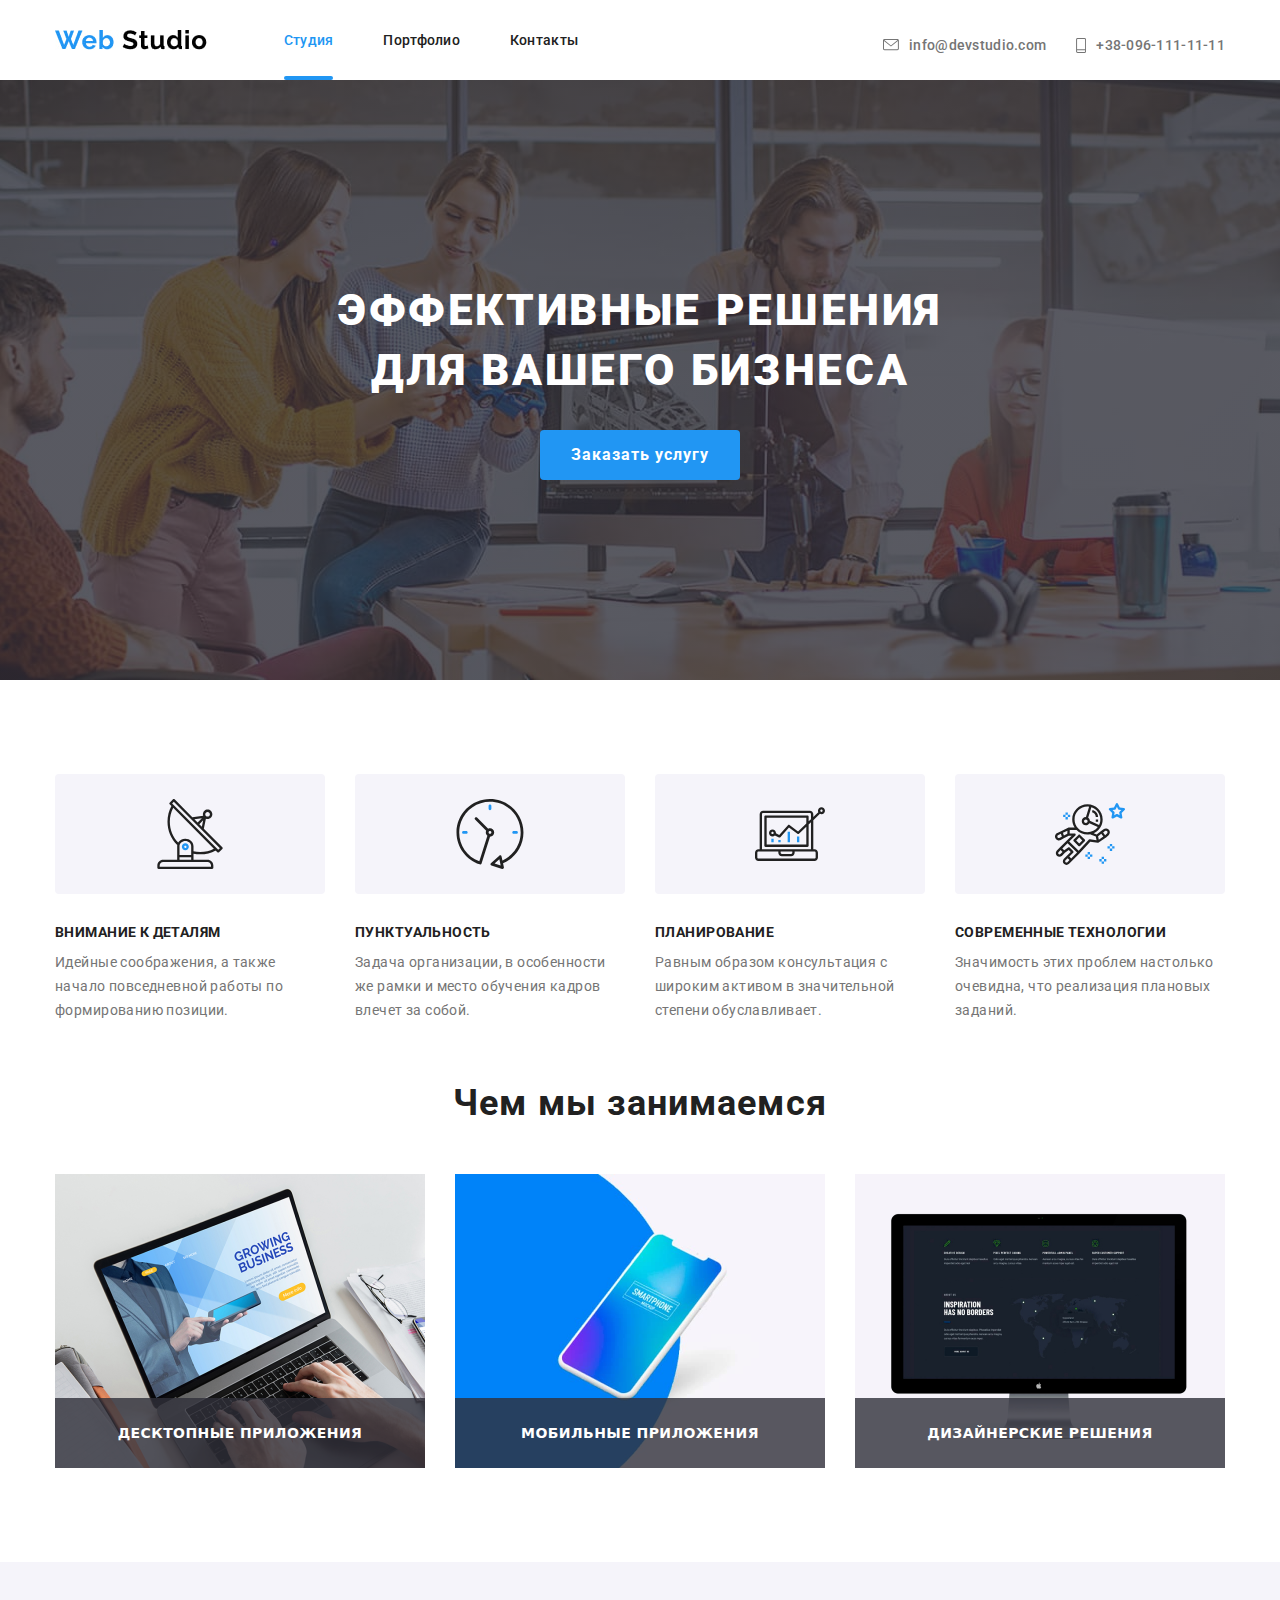
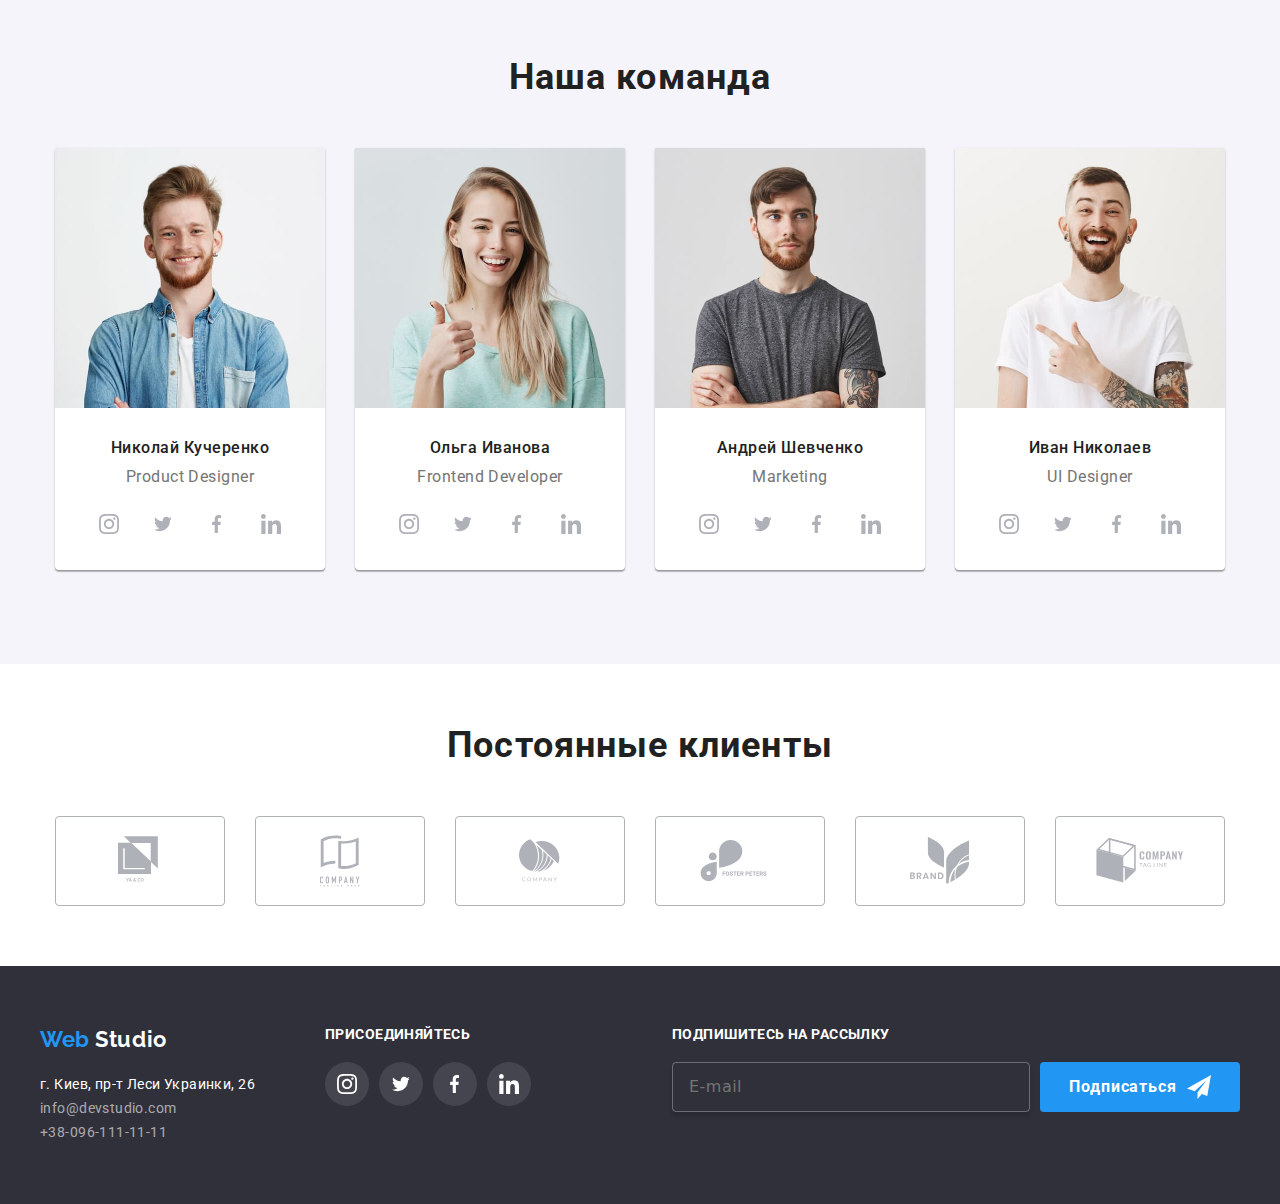
==== commit e77abf7a: "hero image" ====
--- a/index.html
+++ b/index.html
@@ -27,7 +27,7 @@
         <div class="nav-address-container" id="nav-address-container" data-menu>
           <nav class="site-nav-container">
             <ul class="site-nav-list">
-              <li class="site-nav-item"><a href="./index.html" class="site-nav-link">Студия</a></li>
+              <li class="site-nav-item"><a href="./index.html" class="site-nav-link active">Студия</a></li>
               <li class="site-nav-item"><a href="./portfolio.html" class="site-nav-link">Портфолио</a></li>
               <li class="site-nav-item"><a href="#" class="site-nav-link">Контакты</a></li>
             </ul>
--- a/css/main.min.css
+++ b/css/main.min.css
@@ -1,2 +1,2 @@
-body.modal-open{overflow:hidden}ul{list-style:none;-webkit-text-decoration-line:none;text-decoration-line:none;padding:0px;margin:0px}a{-webkit-text-decoration-line:none;text-decoration-line:none;text-decoration:none}address{font-style:normal}.visually-hidden{position:absolute;width:1px;height:1px;margin:-1px;border:0px;padding:0px;clip:rect(0 0 0 0);overflow:hidden}.order-button,.subscribe-button,.popup-send-button{display:-webkit-box;display:-ms-flexbox;display:flex;-webkit-box-align:center;-ms-flex-align:center;align-items:center;-webkit-box-pack:center;-ms-flex-pack:center;justify-content:center;width:200px;height:50px;margin-left:auto;margin-right:auto;text-align:center;color:#ffffff;font-family:Roboto,sans-serif;font-style:normal;font-weight:bold;font-size:16px;line-height:30px;letter-spacing:0.06em;text-decoration:none;background-color:#2196f3;border-radius:4px;cursor:pointer;border-color:transparent}.order-button:focus,.subscribe-button:focus,.popup-send-button:focus{outline:none}.order-button:hover,.order-button:focus,.subscribe-button:hover,.subscribe-button:focus,.popup-send-button:hover,.popup-send-button:focus{outline:none;-webkit-box-shadow:0px 4px 4px rgba(0,0,0,0.15);box-shadow:0px 4px 4px rgba(0,0,0,0.15)}.subscribe-button .icon-send{display:-webkit-box;display:-ms-flexbox;display:flex;-webkit-box-align:center;-ms-flex-align:center;align-items:center;-webkit-box-pack:center;-ms-flex-pack:center;justify-content:center;margin-left:10px;text-align:center}.header{position:relative}.header-container{-webkit-box-pack:center;-ms-flex-pack:center;justify-content:center;-webkit-box-align:center;-ms-flex-align:center;align-items:center;text-align:center;height:60px;margin-left:auto;margin-right:auto;padding:15px}@media screen and (min-width: 480px){.header-container{width:480px}}@media screen and (min-width: 768px){.header-container{width:768px;height:80px;display:-webkit-box;display:-ms-flexbox;display:flex}}@media screen and (min-width: 1200px){.header-container{width:1200px}}.header-container .logo-link{display:-webkit-box;display:-ms-flexbox;display:flex;margin-right:auto}.mobile-menu-button{position:absolute;top:5px;right:15px;margin:0px;padding:0px;border:none;background-color:transparent}.mobile-menu-button .icon-cross{display:none}.mobile-menu-button.is-open .icon-cross{display:block}.mobile-menu-button.is-open .icon-menu{display:none}@media screen and (min-width: 768px){.mobile-menu-button{display:none}}.nav-address-container{-webkit-box-align:center;-ms-flex-align:center;align-items:center;-webkit-box-pack:center;-ms-flex-pack:center;justify-content:center;background-color:#fff;text-align:center;font-family:Roboto,sans-serif;font-style:normal;font-weight:500;font-size:18px;line-height:21px;letter-spacing:0.02em}@media screen and (max-width: 767px){.nav-address-container{display:none;position:absolute;top:100%;left:0;width:100%;padding-top:60px;padding-bottom:45px;border-top:1px solid #ececec}.nav-address-container.is-open{display:block;z-index:1}}@media screen and (min-width: 768px){.nav-address-container{display:-webkit-box;display:-ms-flexbox;display:flex;font-size:14px;line-height:16px}}.site-nav-list{margin-bottom:20px}@media screen and (min-width: 768px){.site-nav-list{display:-webkit-box;display:-ms-flexbox;display:flex;margin-bottom:0px;margin-right:80px}.site-nav-list .site-nav-item+.site-nav-item{margin-left:50px}}@media screen and (min-width: 1200px){.site-nav-list{display:-webkit-box;display:-ms-flexbox;display:flex;-webkit-box-align:center;-ms-flex-align:center;align-items:center;margin-right:305px}}.site-nav-link{display:inline-block;margin-bottom:40px;color:#212121}@media screen and (min-width: 768px){.site-nav-link{display:-webkit-box;display:-ms-flexbox;display:flex;margin-bottom:0px}}.site-nav-link:active{position:relative;color:#2196f3;-webkit-transition:color 250ms cubic-bezier(0.4, 0, 0.2, 1);transition:color 250ms cubic-bezier(0.4, 0, 0.2, 1)}.site-nav-link:active::after{content:'';position:absolute;left:0;display:block;width:100%;height:4px;background-color:#2196f3;border-radius:2px;-webkit-animation-name:current-underline;animation-name:current-underline;-webkit-animation-duration:2s;animation-duration:2s;-webkit-animation-timing-function:ease-in-out;animation-timing-function:ease-in-out;-webkit-animation-iteration-count:1;animation-iteration-count:1;-webkit-animation-direction:alternate;animation-direction:alternate;-webkit-animation-delay:0s;animation-delay:0s;-webkit-animation-fill-mode:forwards;animation-fill-mode:forwards}@media screen and (max-width: 767px){.site-nav-link:active::after{top:25px}}@media screen and (min-width: 768px){.site-nav-link:active::after{top:44px;bottom:0}}@-webkit-keyframes current-underline{from{width:0%}to{width:100%}}@keyframes current-underline{from{width:0%}to{width:100%}}.header-address-list{display:block}@media screen and (min-width: 768px){.header-address-list{margin-bottom:-10px;text-align:left}}@media screen and (min-width: 1200px){.header-address-list{display:-webkit-box;display:-ms-flexbox;display:flex;margin-right:-30px}}.header-address-link{display:block;margin-bottom:15px;fill:#757575;color:#757575;-webkit-text-decoration-line:none;text-decoration-line:none;font-size:18px;line-height:21px;cursor:pointer;-webkit-transition:color 250ms cubic-bezier(0.4, 0, 0.2, 1),fill 250ms cubic-bezier(0.4, 0, 0.2, 1);transition:color 250ms cubic-bezier(0.4, 0, 0.2, 1),fill 250ms cubic-bezier(0.4, 0, 0.2, 1)}.header-address-link:hover,.header-address-link:focus{fill:#2196f3;color:#2196f3}@media screen and (min-width: 768px){.header-address-link{margin-bottom:10px;font-size:12px;line-height:14px}}@media screen and (min-width: 1200px){.header-address-link{display:-webkit-box;display:-ms-flexbox;display:flex;-webkit-box-align:center;-ms-flex-align:center;align-items:center;-webkit-box-pack:center;-ms-flex-pack:center;justify-content:center;margin-bottom:0px;margin-right:30px;font-size:14px;line-height:16px}}.header-address-link .header-address-icon{margin-right:10px}@media screen and (min-width: 768px){.header-address-link .header-address-icon{margin-right:8px}}@media screen and (min-width: 1200px){.header-address-link .header-address-icon{margin-right:10px}}.footer-section{background-color:#2f303a}.footer-container{padding-top:60px;padding-bottom:60px;margin-left:auto;margin-right:auto;text-align:center}@media screen and (min-width: 480px){.footer-container{width:480px}}@media screen and (min-width: 768px){.footer-container{width:768px}}@media screen and (min-width: 1200px){.footer-container{width:1200px;display:-webkit-box;display:-ms-flexbox;display:flex;-webkit-box-pack:justify;-ms-flex-pack:justify;justify-content:space-between;padding-bottom:0px;text-align:left}}.footer-logo{margin-bottom:20px}.footer-logo .web-footer{color:#2196f3;font-family:Raleway,sans-serif;font-style:normal;font-weight:bold;font-size:22px;line-height:26px;letter-spacing:0.03em}.footer-logo .studio-footer{color:#fff;font-family:Raleway,sans-serif;font-style:normal;font-weight:bold;font-size:22px;line-height:26px;letter-spacing:0.03em}@media screen and (min-width: 768px){.address-joinus-container{display:-webkit-box;display:-ms-flexbox;display:flex;-webkit-box-pack:space-evenly;-ms-flex-pack:space-evenly;justify-content:space-evenly}}.footer-address-container{margin-bottom:60px;display:block;font-family:Roboto,sans-serif;font-weight:normal;font-size:14px;line-height:24px;letter-spacing:0.03em}.footer-address-container .location{color:#fff}.footer-address-container .footer-address-link{color:rgba(255,255,255,0.6);-webkit-text-decoration-line:none;text-decoration-line:none}.join-us-container{margin-bottom:60px}@media screen and (min-width: 1200px){.join-us-container{margin-left:70px}}.join-us-container .join-text{margin-top:0px;margin-bottom:20px;color:#fff;font-family:Roboto,sans-serif;font-weight:bold;font-size:14px;line-height:16px;letter-spacing:0.03em;text-transform:uppercase}.join-us-container .join-social-list{display:-webkit-box;display:-ms-flexbox;display:flex;-webkit-box-pack:center;-ms-flex-pack:center;justify-content:center}.join-us-container .join-social-list .join-social-item:not(:first-child){margin-left:10px}.join-us-container .join-social-list .join-social-link{width:44px;height:44px;display:-webkit-box;display:-ms-flexbox;display:flex;-ms-flex-wrap:wrap;flex-wrap:wrap;-webkit-box-align:center;-ms-flex-align:center;align-items:center;-webkit-box-pack:center;-ms-flex-pack:center;justify-content:center;color:#fff;background-color:rgba(255,255,255,0.1);-webkit-text-decoration-line:none;text-decoration-line:none;border-radius:200px;cursor:pointer;-webkit-transition:background-color 250ms cubic-bezier(0.4, 0, 0.2, 1);transition:background-color 250ms cubic-bezier(0.4, 0, 0.2, 1)}.join-us-container .join-social-list .join-social-link:hover,.join-us-container .join-social-list .join-social-link:focus{background-color:#2196f3}.join-us-container .join-social-list .join-social-link .join-social-icon{display:-webkit-box;display:-ms-flexbox;display:flex;-webkit-box-pack:center;-ms-flex-pack:center;justify-content:center;-webkit-box-align:center;-ms-flex-align:center;align-items:center;fill:#fff}@media screen and (min-width: 1200px){.subscribe-form{display:block}}.subscribe-form .subscribe-text{margin-top:0px;margin-bottom:20px;color:#fff;font-family:Roboto,sans-serif;font-weight:bold;font-size:14px;line-height:16px;letter-spacing:0.03em;text-transform:uppercase}@media screen and (min-width: 1200px){.subscribe-container{display:-webkit-box;display:-ms-flexbox;display:flex}}.subscribe-container .subscribe-input{width:95%;height:50px;padding:15px 16px;margin-bottom:20px;margin-right:10px;border:1px solid rgba(255,255,255,0.3);-webkit-box-shadow:0px 4px 4px rgba(0,0,0,0.15);box-shadow:0px 4px 4px rgba(0,0,0,0.15);border-radius:4px;font-size:16px;line-height:20px;letter-spacing:0.03em;color:rgba(255,255,255,0.6);background-color:transparent}.subscribe-container .subscribe-input:focus{outline:none;background-color:#f5f4fa;border-color:#2196f3}@media screen and (min-width: 768px){.subscribe-container .subscribe-input{width:450px}}@media screen and (min-width: 1200px){.subscribe-container .subscribe-input{width:358px}}.hero-section{display:-webkit-box;display:-ms-flexbox;display:flex;-webkit-box-align:center;-ms-flex-align:center;align-items:center;-webkit-box-pack:center;-ms-flex-pack:center;justify-content:center;margin-left:auto;margin-right:auto;margin-bottom:60px;max-width:100%;height:400px;background-position:center;background-size:cover;background-repeat:no-repeat;font-family:Roboto,sans-serif;text-align:center;background-image:-webkit-gradient(linear, left top, right top, from(rgba(47,48,58,0.8)), to(rgba(47,48,58,0.8))),url(../../images/Header-mobile1x.jpg);background-image:linear-gradient(to right, rgba(47,48,58,0.8), rgba(47,48,58,0.8)),url(../../images/Header-mobile1x.jpg);background-size:480px 400px}@media screen and (min-device-pixel-ratio: 2), screen and (-webkit-min-device-pixel-ratio: 2), screen and (min-resolution: 192dpi), screen and (min-resolution: 2dppx){.hero-section .hero-section{background-image:url(../../images/Header-mobile2x.jpg)}}@media screen and (min-width: 768px){.hero-section{background-image:-webkit-gradient(linear, left top, right top, from(rgba(47,48,58,0.8)), to(rgba(47,48,58,0.8))),url(../../images/Header-tablet1x.jpg);background-image:linear-gradient(to right, rgba(47,48,58,0.8), rgba(47,48,58,0.8)),url(../../images/Header-tablet1x.jpg);background-size:768px 400px}}@media screen and (min-width: 768px) and (min-device-pixel-ratio: 2), screen and (min-width: 768px) and (-webkit-min-device-pixel-ratio: 2), screen and (min-width: 768px) and (min-resolution: 192dpi), screen and (min-width: 768px) and (min-resolution: 2dppx){.hero-section .hero-section{background-image:url(../../images/Header-tablet2x.jpg)}}@media screen and (min-width: 1200px){.hero-section{max-width:1600px;height:600px;margin-bottom:94px;background-image:-webkit-gradient(linear, left top, right top, from(rgba(47,48,58,0.8)), to(rgba(47,48,58,0.8))),url(../../images/Header-desktop1x.jpg);background-image:linear-gradient(to right, rgba(47,48,58,0.8), rgba(47,48,58,0.8)),url(../../images/Header-desktop1x.jpg);background-size:1600px 600px}}@media screen and (min-width: 1200px) and (min-device-pixel-ratio: 2), screen and (min-width: 1200px) and (-webkit-min-device-pixel-ratio: 2), screen and (min-width: 1200px) and (min-resolution: 192dpi), screen and (min-width: 1200px) and (min-resolution: 2dppx){.hero-section .hero-section{background-image:url(../../images/Header-desktop2x.jpg)}}.hero-title{margin-top:0px;margin-bottom:30px;color:#fff;font-weight:900;font-size:26px;line-height:42px;letter-spacing:0.06em;text-transform:uppercase}@media screen and (min-width: 1200px){.hero-title{font-size:44px;line-height:60px}}.features-container{padding-left:15px;padding-right:15px;margin-left:auto;margin-right:auto;margin-bottom:60px}@media screen and (min-width: 480px){.features-container{width:480px}}@media screen and (min-width: 768px){.features-container{width:768px}}@media screen and (min-width: 1200px){.features-container{width:1200px}}.features-list{margin:-15px}@media screen and (min-width: 768px){.features-list{display:-webkit-box;display:-ms-flexbox;display:flex;-ms-flex-wrap:wrap;flex-wrap:wrap}}.feachers-item{width:calc(100% - 2 * 15px);margin:15px}@media screen and (min-width: 768px){.feachers-item{width:calc((100% - 4 * 15px) / 2);margin:15px}}@media screen and (min-width: 1200px){.feachers-item{width:calc((100% - 8 * 15px) / 4);margin:15px}}.feachers-item .feachers-icon-container{height:120px;display:-webkit-box;display:-ms-flexbox;display:flex;-webkit-box-align:center;-ms-flex-align:center;align-items:center;-webkit-box-pack:center;-ms-flex-pack:center;justify-content:center;margin-top:0px;margin-bottom:30px;border-radius:4px;background-position:center;background-color:#f5f4fa}.feachers-item .feachers-icon-container .feachers-icon{width:70px;height:70px;background-color:transparent}.feachers-item .features-title{margin-top:0px;margin-bottom:10px;color:#212121;font-family:Roboto,sans-serif;font-weight:bold;font-size:14px;line-height:16px;letter-spacing:0.03em;text-transform:uppercase;text-align:center}@media screen and (min-width: 768px){.feachers-item .features-title{text-align:start}}.feachers-item .features-text{margin:0px;color:#757575;font-family:Roboto,sans-serif;font-weight:normal;font-size:14px;line-height:24px;letter-spacing:0.03em}.doings-container{width:1200px;-webkit-box-align:center;-ms-flex-align:center;align-items:center;padding-left:15px;padding-right:15px;margin-left:auto;margin-right:auto;margin-top:0px;margin-bottom:94px}@media screen and (max-width: 1199px){.doings-container{display:none}}.doings-container .doings-list{display:-webkit-box;display:-ms-flexbox;display:flex;margin:-15px}.doings-card{position:relative;display:-webkit-box;display:-ms-flexbox;display:flex;-webkit-box-align:center;-ms-flex-align:center;align-items:center;-webkit-box-pack:center;-ms-flex-pack:center;justify-content:center}@media screen and (min-width: 1200px){.doings-card{width:calc((100% - 6 * 15px) / 3);margin:15px}}.doings-card .doings-image{display:block;max-width:100%;height:auto;margin:0px}.doings-card .doings-text{position:absolute;width:100%;height:70px;bottom:0%;display:-webkit-box;display:-ms-flexbox;display:flex;text-align:center;-webkit-box-pack:center;-ms-flex-pack:center;justify-content:center;-webkit-box-align:center;-ms-flex-align:center;align-items:center;margin:0px;background-color:rgba(47,48,58,0.8);color:white;font-weight:bold;font-size:14px;line-height:16px;text-align:center;letter-spacing:0.03em;text-transform:uppercase}.team-section{margin-bottom:60px;padding-top:60px;padding-bottom:60px;background-color:#f5f4fa}@media screen and (min-width: 1200px){.team-section{padding-top:94px;padding-bottom:94px}}.team-container{padding-left:15px;padding-right:15px;margin-left:auto;margin-right:auto;font-size:16px;line-height:19px;letter-spacing:0.03em}@media screen and (min-width: 480px){.team-container{width:480px}}@media screen and (min-width: 768px){.team-container{width:768px}}@media screen and (min-width: 1200px){.team-container{width:1200px}}.team-list{margin:-15px}@media screen and (min-width: 768px){.team-list{display:-webkit-box;display:-ms-flexbox;display:flex;-ms-flex-wrap:wrap;flex-wrap:wrap}}.emploee-card{display:block;-webkit-box-align:center;-ms-flex-align:center;align-items:center;-webkit-box-pack:center;-ms-flex-pack:center;justify-content:center;width:calc(100% - 2 * 15px);margin:15px;font-family:Roboto,sans-serif;text-align:center;background-color:#fff;border-radius:0px 0px 4px 4px;-webkit-box-shadow:0px 2px 1px rgba(0,0,0,0.2),0px 1px 1px rgba(0,0,0,0.14),0px 1px 3px rgba(0,0,0,0.12);box-shadow:0px 2px 1px rgba(0,0,0,0.2),0px 1px 1px rgba(0,0,0,0.14),0px 1px 3px rgba(0,0,0,0.12)}.emploee-card:hover,.emploee-card:focus{-webkit-box-shadow:0px 2px 1px rgba(0,0,0,0.4),0px 1px 1px rgba(0,0,0,0.17),0px 1px 3px rgba(0,0,0,0.15);box-shadow:0px 2px 1px rgba(0,0,0,0.4),0px 1px 1px rgba(0,0,0,0.17),0px 1px 3px rgba(0,0,0,0.15)}@media screen and (min-width: 768px){.emploee-card{width:calc((100% - 4 * 15px) / 2);margin:15px}}@media screen and (min-width: 1200px){.emploee-card{width:calc((100% - 8 * 15px) / 4);margin:15px}}.emploee-card .emploee-image{display:block;max-width:100%;height:auto;-o-object-fit:inherit;object-fit:inherit;margin-top:0px;margin-bottom:30px}.emploee-card .emploee-name{margin-top:0px;margin-bottom:10px;color:#212121;font-weight:500;text-align:center}.emploee-card .emploee-position{margin-top:0px;margin-bottom:16px;color:#757575;text-align:center;font-weight:normal}.emploee-social-list{display:-webkit-box;display:-ms-flexbox;display:flex;-webkit-box-align:center;-ms-flex-align:center;align-items:center;-webkit-box-pack:center;-ms-flex-pack:center;justify-content:center}.emploee-social-list .emploee-social-item:not(:first-child){margin-left:10px}.emploee-social-list .emploee-social-item .emploee-social-link{width:44px;height:44px;display:-webkit-box;display:-ms-flexbox;display:flex;-webkit-box-align:center;-ms-flex-align:center;align-items:center;-webkit-box-pack:center;-ms-flex-pack:center;justify-content:center;margin-top:0px;margin-bottom:24px;color:#757575;border-radius:50%;-webkit-transition:background-color 250ms cubic-bezier(0.4, 0, 0.2, 1);transition:background-color 250ms cubic-bezier(0.4, 0, 0.2, 1)}.emploee-social-list .emploee-social-item .emploee-social-link:hover,.emploee-social-list .emploee-social-item .emploee-social-link:focus{background-color:#2196f3}.emploee-social-list .emploee-social-item .emploee-social-link:hover svg,.emploee-social-list .emploee-social-item .emploee-social-link:focus svg{fill:#fff}.emploee-social-list .emploee-social-item .emploee-social-icon{display:-webkit-box;display:-ms-flexbox;display:flex;-webkit-box-align:center;-ms-flex-align:center;align-items:center;-webkit-box-pack:center;-ms-flex-pack:center;justify-content:center;background-color:transparent;fill:#afb1b8;-webkit-transition:fill 250ms cubic-bezier(0.4, 0, 0.2, 1);transition:fill 250ms cubic-bezier(0.4, 0, 0.2, 1)}.customers-container{padding-left:15px;padding-right:15px;margin-left:auto;margin-right:auto;margin-bottom:60px}@media screen and (min-width: 480px){.customers-container{width:480px}}@media screen and (min-width: 768px){.customers-container{width:768px}}@media screen and (min-width: 1200px){.customers-container{width:1200px}}.customers-list{display:-webkit-box;display:-ms-flexbox;display:flex;-ms-flex-wrap:wrap;flex-wrap:wrap;margin:-15px}.customers-list .customers-item{width:calc((100% - 4 * 15px) / 2);margin:15px}@media screen and (min-width: 768px){.customers-list .customers-item{width:calc((100% - 6 * 15px) / 3);margin:15px}}@media screen and (min-width: 1200px){.customers-list .customers-item{width:calc((100% - 12 * 15px) / 6);margin:15px}}.customers-link{display:-webkit-box;display:-ms-flexbox;display:flex;-webkit-box-align:center;-ms-flex-align:center;align-items:center;-webkit-box-pack:center;-ms-flex-pack:center;justify-content:center;height:90px;-webkit-box-sizing:border-box;box-sizing:border-box;border-radius:4px;border:1px solid #afb1b8;cursor:pointer;-webkit-transition:border-color 250ms cubic-bezier(0.4, 0, 0.2, 1);transition:border-color 250ms cubic-bezier(0.4, 0, 0.2, 1)}.customers-link:hover,.customers-link:focus{border-color:#2196f3}.customers-link:hover svg,.customers-link:focus svg{fill:#2196f3}.customers-link .customers-icon{display:-webkit-box;display:-ms-flexbox;display:flex;fill:#afb1b8;-webkit-transition:fill 250ms cubic-bezier(0.4, 0, 0.2, 1);transition:fill 250ms cubic-bezier(0.4, 0, 0.2, 1)}.page-title{margin-top:0px;margin-bottom:30px;font-family:Roboto,sans-serif;text-align:center;color:#212121;font-weight:bold;font-size:28px;line-height:33px;letter-spacing:0.03em}@media screen and (min-width: 1200px){.page-title{margin-bottom:50px;font-size:36px;line-height:42px}}.backdrop{position:fixed;top:0px;left:0px;width:100%;height:100%;padding:20px;background-color:rgba(0,0,0,0.2);overflow-y:scroll;opacity:1;-webkit-transition:opacity 250ms cubic-bezier(0.4, 0, 0.2, 1);transition:opacity 250ms cubic-bezier(0.4, 0, 0.2, 1)}.backdrop.is-hidden{opacity:0;pointer-events:none}.backdrop.is-hidden.popup{-webkit-transform:translate(-50%, -50%) scale(0.9);transform:translate(-50%, -50%) scale(0.9)}.popup{position:absolute;top:50%;left:50%;width:100%;max-width:450px;font-family:Roboto,sans-serif;padding:40px;background-color:#fff;-webkit-box-shadow:0px 2px 1px rgba(0,0,0,0.2),0px 1px 1px rgba(0,0,0,0.14),0px 1px 3px rgba(0,0,0,0.12);box-shadow:0px 2px 1px rgba(0,0,0,0.2),0px 1px 1px rgba(0,0,0,0.14),0px 1px 3px rgba(0,0,0,0.12);border-radius:4px;-webkit-transform:translate(-50%, -50%) scale(1);transform:translate(-50%, -50%) scale(1);-webkit-transition:-webkit-transform 250ms cubic-bezier(0.4, 0, 0.2, 1);transition:-webkit-transform 250ms cubic-bezier(0.4, 0, 0.2, 1);transition:transform 250ms cubic-bezier(0.4, 0, 0.2, 1);transition:transform 250ms cubic-bezier(0.4, 0, 0.2, 1), -webkit-transform 250ms cubic-bezier(0.4, 0, 0.2, 1)}@media screen and (min-width: 769px){.popup{max-width:528px}}.popup-close{position:absolute;display:-webkit-box;display:-ms-flexbox;display:flex;-webkit-box-align:center;-ms-flex-align:center;align-items:center;-webkit-box-pack:center;-ms-flex-pack:center;justify-content:center;right:8px;top:8px;width:30px;height:30px;padding:0px;border-radius:50%;border:1px solid rgba(0,0,0,0.1);background-color:white;cursor:pointer}.popup-close:hover,.popup-close:focus{outline:none;-webkit-box-shadow:0px 4px 4px rgba(0,0,0,0.15);box-shadow:0px 4px 4px rgba(0,0,0,0.15)}.popup-close:hover svg,.popup-close:focus svg{fill:#2196f3;-webkit-transition:all 150ms linear;transition:all 150ms linear}.popup-close .popup-close-icon{position:absolute;display:block;width:11px;height:11px;fill:#212121;-webkit-transition:all 150ms linear;transition:all 150ms linear}.popup-title{display:-webkit-box;display:-ms-flexbox;display:flex;-webkit-box-align:center;-ms-flex-align:center;align-items:center;-webkit-box-pack:center;-ms-flex-pack:center;justify-content:center;width:100%;margin-bottom:30px;color:#212121;font-weight:bold;font-size:20px;line-height:23px;text-align:center;letter-spacing:0.03em}.popup-field{position:relative;display:-webkit-box;display:-ms-flexbox;display:flex;-webkit-box-orient:vertical;-webkit-box-direction:normal;-ms-flex-direction:column;flex-direction:column;margin-bottom:28px}.popup-field .popup-field-input{position:relative;display:-webkit-box;display:-ms-flexbox;display:flex;-webkit-box-align:center;-ms-flex-align:center;align-items:center;-webkit-box-pack:center;-ms-flex-pack:center;justify-content:center;width:100%;height:40px;padding-top:12px;padding-bottom:12px;padding-left:42px;padding-right:18px;border:1px solid rgba(33,33,33,0.2);border-radius:4px;font:inherit;cursor:pointer}.popup-field .popup-field-input:focus{outline:none;border-color:#2196f3}.popup-field .popup-field-input:focus ~ .popup-field-label,.popup-field .popup-field-input:not(:placeholder-shown) ~ .popup-field-label{-webkit-transform:translateY(-40px) translateX(15px);transform:translateY(-40px) translateX(15px);color:#2196f3}.popup-field .popup-field-input:focus ~ .popup-icon{fill:#2196f3}.popup-field .popup-field-label{position:absolute;top:50%;left:0px;-webkit-transform:translateY(-50%) translateX(40px);transform:translateY(-50%) translateX(40px);-webkit-transition:-webkit-transform 250ms linear;transition:-webkit-transform 250ms linear;transition:transform 250ms linear;transition:transform 250ms linear, -webkit-transform 250ms linear;cursor:pointer;font-size:14px;line-height:16px;letter-spacing:0.01em;color:#757575}.popup-field .popup-icon{position:absolute;left:19px;top:50%;-webkit-transform:translateY(-50%);transform:translateY(-50%);-webkit-transition:-webkit-transform 250ms linear;transition:-webkit-transform 250ms linear;transition:transform 250ms linear;transition:transform 250ms linear, -webkit-transform 250ms linear}.popup-field .popup-field-textarea{position:relative;display:-webkit-box;display:-ms-flexbox;display:flex;-webkit-box-align:center;-ms-flex-align:center;align-items:center;-webkit-box-pack:center;-ms-flex-pack:center;justify-content:center;width:100%;height:120px;resize:none;margin-bottom:20px;padding:12px 16px;font-size:14px;line-height:16px;letter-spacing:0.01em;cursor:pointer;border:1px solid rgba(33,33,33,0.2);border-radius:4px}.popup-field .popup-field-textarea:focus{outline:none;border-color:#2196f3}.popup-field .popup-field-textarea:focus ~ .textarea-field-label,.popup-field .popup-field-textarea:not(:placeholder-shown) ~ .textarea-field-label{-webkit-transform:translateY(-40px) translateX(15px);transform:translateY(-40px) translateX(15px);color:#2196f3}.popup-field .textarea-field-label{position:absolute;top:15%;left:0px;-webkit-transform:translateY(-50%) translateX(40px);transform:translateY(-50%) translateX(40px);-webkit-transition:-webkit-transform 250ms linear;transition:-webkit-transform 250ms linear;transition:transform 250ms linear;transition:transform 250ms linear, -webkit-transform 250ms linear;cursor:pointer;font-size:14px;line-height:16px;letter-spacing:0.01em;color:#757575}.accept-conditions{width:100%;text-align:justify;margin-bottom:30px;cursor:pointer}.accept-conditions .accept-conditions-checkbox{font-size:12px;line-height:14px;letter-spacing:0.03em;font-weight:normal}@media screen and (min-width: 769px){.accept-conditions .accept-conditions-checkbox{font-size:14px;line-height:24px}}.accept-conditions .accept-conditions-checkbox .accept-conditions-box{-webkit-appearance:none;-moz-appearance:none;appearance:none;position:absolute}.accept-conditions .accept-conditions-checkbox .accept-conditions-box ~ .accept-conditions-text:before{content:'';display:inline-block;width:16px;height:16px;margin-right:8px;border:2px solid #212121;border-radius:2px;-ms-flex-negative:0;flex-shrink:0;-webkit-transition:all 100ms linear;transition:all 100ms linear}.accept-conditions .accept-conditions-checkbox .accept-conditions-box:checked ~ .accept-conditions-text:before{background-color:#2196f3;border-color:transparent;background-image:url(../../images/checkbox-Vector.svg);background-repeat:no-repeat;background-position:center;background-size:inherit}.accept-conditions .accept-conditions-text{color:#757575}.accept-conditions .conditions-text{color:#2196f3;text-decoration:underline}.buttons-container{padding-left:15px;padding-right:15px;margin-left:auto;margin-right:auto;margin-top:60px;margin-bottom:40px}@media screen and (min-width: 480px){.buttons-container{width:480px}}@media screen and (min-width: 768px){.buttons-container{width:768px}}@media screen and (min-width: 1200px){.buttons-container{width:1200px;margin-top:94px;margin-bottom:50px}}.portfolio-buttons-list{display:-webkit-box;display:-ms-flexbox;display:flex;-ms-flex-wrap:wrap;flex-wrap:wrap;-webkit-box-align:center;-ms-flex-align:center;align-items:center;margin-bottom:-15px}@media screen and (min-width: 768px){.portfolio-buttons-list{-webkit-box-pack:center;-ms-flex-pack:center;justify-content:center}}.portfolio-buttons-list .portfolio-button{display:-webkit-box;display:-ms-flexbox;display:flex;-webkit-box-pack:center;-ms-flex-pack:center;justify-content:center;-webkit-box-align:center;-ms-flex-align:center;align-items:center;margin-left:8px;margin-bottom:15px;padding:6px 22px;cursor:pointer;border-radius:4px;border:1px;border-color:transparent;color:#212121;background-color:#f5f4fa;font-family:Roboto,sans-serif;text-align:center;text-decoration:none;font-weight:500;font-size:16px;line-height:26px;letter-spacing:0.03em;-webkit-transition:background-color 250ms cubic-bezier(0.4, 0, 0.2, 1),color 250ms cubic-bezier(0.4, 0, 0.2, 1);transition:background-color 250ms cubic-bezier(0.4, 0, 0.2, 1),color 250ms cubic-bezier(0.4, 0, 0.2, 1)}.portfolio-buttons-list .portfolio-button:hover,.portfolio-buttons-list .portfolio-button:focus{-webkit-box-shadow:0px 4px 4px rgba(0,0,0,0.15);box-shadow:0px 4px 4px rgba(0,0,0,0.15);color:#fff;background-color:#2196f3}.portfolio-card-container{padding-left:15px;padding-right:15px;margin-left:auto;margin-right:auto;margin-top:0px;margin-bottom:60px}@media screen and (min-width: 480px){.portfolio-card-container{width:480px}}@media screen and (min-width: 768px){.portfolio-card-container{width:768px}}@media screen and (min-width: 1200px){.portfolio-card-container{width:1200px;margin-top:0px;margin-bottom:94px}}.portfolio-card-list{margin:-15px}@media screen and (min-width: 768px){.portfolio-card-list{display:-webkit-box;display:-ms-flexbox;display:flex;-ms-flex-wrap:wrap;flex-wrap:wrap}}.portfolio-card-list .portfolio-card{width:calc(100% - 2 * 15px);margin:15px;font-family:Roboto,sans-serif;-webkit-box-sizing:border-box;box-sizing:border-box;border:1px solid #eeeeee;background-color:white;-webkit-text-decoration-line:none;text-decoration-line:none}.portfolio-card-list .portfolio-card:hover{-webkit-box-shadow:1px 4px 6px rgba(0,0,0,0.16),0px 4px 4px rgba(0,0,0,0.06),0px 1px 1px rgba(0,0,0,0.12);box-shadow:1px 4px 6px rgba(0,0,0,0.16),0px 4px 4px rgba(0,0,0,0.06),0px 1px 1px rgba(0,0,0,0.12)}@media screen and (min-width: 768px){.portfolio-card-list .portfolio-card{width:calc((100% - 4 * 15px) / 2);margin:15px}}@media screen and (min-width: 1200px){.portfolio-card-list .portfolio-card{width:calc((100% - 6 * 15px) / 3);margin:15px}}.card-image-container{position:relative;display:-webkit-box;display:-ms-flexbox;display:flex;overflow:hidden;margin:0px}.card-image-container .card-image{display:block;max-width:100%;height:auto}.card-image-container:hover .portfolio-text-overlay{-webkit-transform:translateY(0);transform:translateY(0)}.card-image-container .portfolio-text-overlay{position:absolute;display:-webkit-box;display:-ms-flexbox;display:flex;-webkit-box-align:center;-ms-flex-align:center;align-items:center;-webkit-box-pack:center;-ms-flex-pack:center;justify-content:center;width:100%;height:100%;top:0px;left:0px;-webkit-transform:translateY(100%);transform:translateY(100%);-webkit-transition:-webkit-transform 250ms cubic-bezier(0.4, 0, 0.2, 1);transition:-webkit-transform 250ms cubic-bezier(0.4, 0, 0.2, 1);transition:transform 250ms cubic-bezier(0.4, 0, 0.2, 1);transition:transform 250ms cubic-bezier(0.4, 0, 0.2, 1), -webkit-transform 250ms cubic-bezier(0.4, 0, 0.2, 1)}.card-image-container .portfolio-text-overlay .portfolio-card-text{display:-webkit-box;display:-ms-flexbox;display:flex;-webkit-box-align:center;-ms-flex-align:center;align-items:center;-webkit-box-pack:center;-ms-flex-pack:center;justify-content:center;width:100%;height:100%;top:0px;left:0px;padding-left:24px;padding-right:24px;background-color:rgba(33,150,243,0.9);color:white;font-family:Roboto,sans-serif;font-weight:normal;font-size:18px;line-height:28px;letter-spacing:0.03em}.card-titles-container{display:block;-webkit-box-align:center;-ms-flex-align:center;align-items:center;-webkit-box-pack:center;-ms-flex-pack:center;justify-content:center;margin:0px;padding-top:20px;padding-bottom:20px;padding-left:24px;padding-right:24px}.card-titles-container .portfolio-title{margin-top:0px;margin-bottom:4px;color:#212121;font-family:Roboto,sans-serif;font-weight:bold;font-size:18px;line-height:36px;letter-spacing:0.06em}.card-titles-container .portfolio-subtitle{margin:0px;color:#757575;font-family:Roboto,sans-serif;font-weight:normal;font-size:16px;line-height:30px;letter-spacing:0.03em}
+body.modal-open{overflow:hidden}ul{list-style:none;-webkit-text-decoration-line:none;text-decoration-line:none;padding:0px;margin:0px}a{-webkit-text-decoration-line:none;text-decoration-line:none;text-decoration:none}address{font-style:normal}.visually-hidden{position:absolute;width:1px;height:1px;margin:-1px;border:0px;padding:0px;clip:rect(0 0 0 0);overflow:hidden}.order-button,.subscribe-button,.popup-send-button{display:-webkit-box;display:-ms-flexbox;display:flex;-webkit-box-align:center;-ms-flex-align:center;align-items:center;-webkit-box-pack:center;-ms-flex-pack:center;justify-content:center;width:200px;height:50px;margin-left:auto;margin-right:auto;text-align:center;color:#ffffff;font-family:Roboto,sans-serif;font-style:normal;font-weight:bold;font-size:16px;line-height:30px;letter-spacing:0.06em;text-decoration:none;background-color:#2196f3;border-radius:4px;cursor:pointer;border-color:transparent}.order-button:focus,.subscribe-button:focus,.popup-send-button:focus{outline:none}.order-button:hover,.order-button:focus,.subscribe-button:hover,.subscribe-button:focus,.popup-send-button:hover,.popup-send-button:focus{outline:none;-webkit-box-shadow:0px 4px 4px rgba(0,0,0,0.15);box-shadow:0px 4px 4px rgba(0,0,0,0.15)}.subscribe-button .icon-send{display:-webkit-box;display:-ms-flexbox;display:flex;-webkit-box-align:center;-ms-flex-align:center;align-items:center;-webkit-box-pack:center;-ms-flex-pack:center;justify-content:center;margin-left:10px;text-align:center}.header{position:relative}.header-container{-webkit-box-pack:center;-ms-flex-pack:center;justify-content:center;-webkit-box-align:center;-ms-flex-align:center;align-items:center;text-align:center;height:60px;margin-left:auto;margin-right:auto;padding:15px}@media screen and (min-width: 480px){.header-container{max-width:480px}}@media screen and (min-width: 768px){.header-container{max-width:768px;height:80px;display:-webkit-box;display:-ms-flexbox;display:flex}}@media screen and (min-width: 1200px){.header-container{max-width:1200px}}.header-container .logo-link{display:-webkit-box;display:-ms-flexbox;display:flex;margin-right:auto}.mobile-menu-button{position:absolute;top:5px;right:15px;margin:0px;padding:0px;border:none;background-color:transparent}.mobile-menu-button .icon-cross{display:none}.mobile-menu-button.is-open .icon-cross{display:block}.mobile-menu-button.is-open .icon-menu{display:none}@media screen and (min-width: 768px){.mobile-menu-button{display:none}}.nav-address-container{-webkit-box-align:center;-ms-flex-align:center;align-items:center;-webkit-box-pack:center;-ms-flex-pack:center;justify-content:center;background-color:#fff;text-align:center;font-family:Roboto,sans-serif;font-style:normal;font-weight:500;font-size:18px;line-height:21px;letter-spacing:0.02em}@media screen and (max-width: 767px){.nav-address-container{display:none;position:absolute;top:100%;left:0;width:100%;padding-top:60px;padding-bottom:45px;border-top:1px solid #ececec}.nav-address-container.is-open{display:block;z-index:1}}@media screen and (min-width: 768px){.nav-address-container{display:-webkit-box;display:-ms-flexbox;display:flex;font-size:14px;line-height:16px}}.site-nav-list{margin-bottom:20px}@media screen and (min-width: 768px){.site-nav-list{display:-webkit-box;display:-ms-flexbox;display:flex;margin-bottom:0px;margin-right:80px}.site-nav-list .site-nav-item+.site-nav-item{margin-left:50px}}@media screen and (min-width: 1200px){.site-nav-list{display:-webkit-box;display:-ms-flexbox;display:flex;-webkit-box-align:center;-ms-flex-align:center;align-items:center;margin-right:305px}}.site-nav-link{display:inline-block;margin-bottom:40px;color:#212121}@media screen and (min-width: 768px){.site-nav-link{display:-webkit-box;display:-ms-flexbox;display:flex;margin-bottom:0px}}.site-nav-link:hover,.site-nav-link:focus{color:#2196f3}.site-nav-link.active{position:relative;color:#2196f3;-webkit-transition:color 250ms cubic-bezier(0.4, 0, 0.2, 1);transition:color 250ms cubic-bezier(0.4, 0, 0.2, 1)}.site-nav-link.active::after{content:'';position:absolute;left:0;display:block;width:100%;height:4px;background-color:#2196f3;border-radius:2px;-webkit-animation-name:current-underline;animation-name:current-underline;-webkit-animation-duration:2s;animation-duration:2s;-webkit-animation-timing-function:ease-in-out;animation-timing-function:ease-in-out;-webkit-animation-iteration-count:100;animation-iteration-count:100;-webkit-animation-direction:alternate;animation-direction:alternate;-webkit-animation-delay:0s;animation-delay:0s;-webkit-animation-fill-mode:forwards;animation-fill-mode:forwards}@media screen and (max-width: 767px){.site-nav-link.active::after{top:25px}}@media screen and (min-width: 768px){.site-nav-link.active::after{top:44px;bottom:0}}@-webkit-keyframes current-underline{from{width:0%}to{width:100%}}@keyframes current-underline{from{width:0%}to{width:100%}}.header-address-list{display:block}@media screen and (min-width: 768px){.header-address-list{margin-bottom:-10px;text-align:left}}@media screen and (min-width: 1200px){.header-address-list{display:-webkit-box;display:-ms-flexbox;display:flex;margin-right:-30px}}.header-address-link{display:block;margin-bottom:15px;fill:#757575;color:#757575;-webkit-text-decoration-line:none;text-decoration-line:none;font-size:18px;line-height:21px;cursor:pointer;-webkit-transition:color 250ms cubic-bezier(0.4, 0, 0.2, 1),fill 250ms cubic-bezier(0.4, 0, 0.2, 1);transition:color 250ms cubic-bezier(0.4, 0, 0.2, 1),fill 250ms cubic-bezier(0.4, 0, 0.2, 1)}.header-address-link:hover,.header-address-link:focus{fill:#2196f3;color:#2196f3}@media screen and (min-width: 768px){.header-address-link{margin-bottom:10px;font-size:12px;line-height:14px}}@media screen and (min-width: 1200px){.header-address-link{display:-webkit-box;display:-ms-flexbox;display:flex;-webkit-box-align:center;-ms-flex-align:center;align-items:center;-webkit-box-pack:center;-ms-flex-pack:center;justify-content:center;margin-bottom:0px;margin-right:30px;font-size:14px;line-height:16px}}.header-address-link .header-address-icon{margin-right:10px}@media screen and (min-width: 768px){.header-address-link .header-address-icon{margin-right:8px}}@media screen and (min-width: 1200px){.header-address-link .header-address-icon{margin-right:10px}}.footer-section{background-color:#2f303a}.footer-container{padding-top:60px;padding-bottom:60px;margin-left:auto;margin-right:auto;text-align:center}@media screen and (min-width: 480px){.footer-container{width:480px}}@media screen and (min-width: 768px){.footer-container{width:768px}}@media screen and (min-width: 1200px){.footer-container{width:1200px;display:-webkit-box;display:-ms-flexbox;display:flex;-webkit-box-pack:justify;-ms-flex-pack:justify;justify-content:space-between;padding-bottom:0px;text-align:left}}.footer-logo{margin-bottom:20px}.footer-logo .web-footer{color:#2196f3;font-family:Raleway,sans-serif;font-style:normal;font-weight:bold;font-size:22px;line-height:26px;letter-spacing:0.03em}.footer-logo .studio-footer{color:#fff;font-family:Raleway,sans-serif;font-style:normal;font-weight:bold;font-size:22px;line-height:26px;letter-spacing:0.03em}@media screen and (min-width: 768px){.address-joinus-container{display:-webkit-box;display:-ms-flexbox;display:flex;-webkit-box-pack:space-evenly;-ms-flex-pack:space-evenly;justify-content:space-evenly}}.footer-address-container{margin-bottom:60px;display:block;font-family:Roboto,sans-serif;font-weight:normal;font-size:14px;line-height:24px;letter-spacing:0.03em}.footer-address-container .location{color:#fff}.footer-address-container .footer-address-link{color:rgba(255,255,255,0.6);-webkit-text-decoration-line:none;text-decoration-line:none}.join-us-container{margin-bottom:60px}@media screen and (min-width: 1200px){.join-us-container{margin-left:70px}}.join-us-container .join-text{margin-top:0px;margin-bottom:20px;color:#fff;font-family:Roboto,sans-serif;font-weight:bold;font-size:14px;line-height:16px;letter-spacing:0.03em;text-transform:uppercase}.join-us-container .join-social-list{display:-webkit-box;display:-ms-flexbox;display:flex;-webkit-box-pack:center;-ms-flex-pack:center;justify-content:center}.join-us-container .join-social-list .join-social-item:not(:first-child){margin-left:10px}.join-us-container .join-social-list .join-social-link{width:44px;height:44px;display:-webkit-box;display:-ms-flexbox;display:flex;-ms-flex-wrap:wrap;flex-wrap:wrap;-webkit-box-align:center;-ms-flex-align:center;align-items:center;-webkit-box-pack:center;-ms-flex-pack:center;justify-content:center;color:#fff;background-color:rgba(255,255,255,0.1);-webkit-text-decoration-line:none;text-decoration-line:none;border-radius:200px;cursor:pointer;-webkit-transition:background-color 250ms cubic-bezier(0.4, 0, 0.2, 1);transition:background-color 250ms cubic-bezier(0.4, 0, 0.2, 1)}.join-us-container .join-social-list .join-social-link:hover,.join-us-container .join-social-list .join-social-link:focus{background-color:#2196f3}.join-us-container .join-social-list .join-social-link .join-social-icon{display:-webkit-box;display:-ms-flexbox;display:flex;-webkit-box-pack:center;-ms-flex-pack:center;justify-content:center;-webkit-box-align:center;-ms-flex-align:center;align-items:center;fill:#fff}@media screen and (min-width: 1200px){.subscribe-form{display:block}}.subscribe-form .subscribe-text{margin-top:0px;margin-bottom:20px;color:#fff;font-family:Roboto,sans-serif;font-weight:bold;font-size:14px;line-height:16px;letter-spacing:0.03em;text-transform:uppercase}@media screen and (min-width: 1200px){.subscribe-container{display:-webkit-box;display:-ms-flexbox;display:flex}}.subscribe-container .subscribe-input{width:95%;height:50px;padding:15px 16px;margin-bottom:20px;margin-right:10px;border:1px solid rgba(255,255,255,0.3);-webkit-box-shadow:0px 4px 4px rgba(0,0,0,0.15);box-shadow:0px 4px 4px rgba(0,0,0,0.15);border-radius:4px;font-size:16px;line-height:20px;letter-spacing:0.03em;color:rgba(255,255,255,0.6);background-color:transparent}.subscribe-container .subscribe-input:focus{outline:none;background-color:#f5f4fa;border-color:#2196f3}@media screen and (min-width: 768px){.subscribe-container .subscribe-input{width:450px}}@media screen and (min-width: 1200px){.subscribe-container .subscribe-input{width:358px}}.hero-container{display:block;margin-left:auto;margin-right:auto;font-family:Roboto,sans-serif;text-align:center}@media screen and (min-width: 480px){.hero-container{max-width:480px}}@media screen and (min-width: 768px){.hero-container{max-width:768px}}@media screen and (min-width: 1200px){.hero-container{max-width:1200px}}.hero-container .hero-title{margin-top:0px;margin-bottom:30px;color:#fff;font-weight:900;font-size:26px;line-height:42px;letter-spacing:0.06em;text-transform:uppercase}@media screen and (min-width: 1200px){.hero-container .hero-title{font-size:44px;line-height:60px}}.hero-section{display:-webkit-box;display:-ms-flexbox;display:flex;-webkit-box-align:center;-ms-flex-align:center;align-items:center;-webkit-box-pack:center;-ms-flex-pack:center;justify-content:center;margin-left:auto;margin-right:auto;margin-bottom:60px;max-width:480px;height:400px;background-position:center;background-size:cover;background-repeat:no-repeat;background-image:-webkit-gradient(linear, left top, right top, from(rgba(47,48,58,0.8)), to(rgba(47,48,58,0.8))),url("../../images/Header-mobile1x.jpg");background-image:linear-gradient(to right, rgba(47,48,58,0.8), rgba(47,48,58,0.8)),url("../../images/Header-mobile1x.jpg");background-size:480px 400px}@media screen and (min-device-pixel-ratio: 2), screen and (-webkit-min-device-pixel-ratio: 2), screen and (min-resolution: 192dpi), screen and (min-resolution: 2dppx){.hero-section .hero-section{background-image:url("../../images/Header-mobile2x.jpg")}}@media screen and (min-width: 768px){.hero-section{max-width:768px;background-image:-webkit-gradient(linear, left top, right top, from(rgba(47,48,58,0.8)), to(rgba(47,48,58,0.8))),url("../../images/Header-tablet1x.jpg");background-image:linear-gradient(to right, rgba(47,48,58,0.8), rgba(47,48,58,0.8)),url("../../images/Header-tablet1x.jpg");background-size:768px 400px}}@media screen and (min-width: 768px) and (min-device-pixel-ratio: 2), screen and (min-width: 768px) and (-webkit-min-device-pixel-ratio: 2), screen and (min-width: 768px) and (min-resolution: 192dpi), screen and (min-width: 768px) and (min-resolution: 2dppx){.hero-section .hero-section{background-image:url("../../images/Header-tablet2x.jpg")}}@media screen and (min-width: 1200px){.hero-section{max-width:1600px;height:600px;margin-bottom:94px;background-image:-webkit-gradient(linear, left top, right top, from(rgba(47,48,58,0.8)), to(rgba(47,48,58,0.8))),url("../../images/Header-desktop1x.jpg");background-image:linear-gradient(to right, rgba(47,48,58,0.8), rgba(47,48,58,0.8)),url("../../images/Header-desktop1x.jpg");background-size:1600px 600px}}@media screen and (min-width: 1200px) and (min-device-pixel-ratio: 2), screen and (min-width: 1200px) and (-webkit-min-device-pixel-ratio: 2), screen and (min-width: 1200px) and (min-resolution: 192dpi), screen and (min-width: 1200px) and (min-resolution: 2dppx){.hero-section .hero-section{background-image:url("../../images/Header-desktop2x.jpg")}}.features-container{padding-left:15px;padding-right:15px;margin-left:auto;margin-right:auto;margin-bottom:60px}@media screen and (min-width: 480px){.features-container{width:480px}}@media screen and (min-width: 768px){.features-container{width:768px}}@media screen and (min-width: 1200px){.features-container{width:1200px}}.features-list{margin:-15px}@media screen and (min-width: 768px){.features-list{display:-webkit-box;display:-ms-flexbox;display:flex;-ms-flex-wrap:wrap;flex-wrap:wrap}}.feachers-item{width:calc(100% - 2 * 15px);margin:15px}@media screen and (min-width: 768px){.feachers-item{width:calc((100% - 4 * 15px) / 2);margin:15px}}@media screen and (min-width: 1200px){.feachers-item{width:calc((100% - 8 * 15px) / 4);margin:15px}}.feachers-item .feachers-icon-container{height:120px;display:-webkit-box;display:-ms-flexbox;display:flex;-webkit-box-align:center;-ms-flex-align:center;align-items:center;-webkit-box-pack:center;-ms-flex-pack:center;justify-content:center;margin-top:0px;margin-bottom:30px;border-radius:4px;background-position:center;background-color:#f5f4fa}.feachers-item .feachers-icon-container .feachers-icon{width:70px;height:70px;background-color:transparent}.feachers-item .features-title{margin-top:0px;margin-bottom:10px;color:#212121;font-family:Roboto,sans-serif;font-weight:bold;font-size:14px;line-height:16px;letter-spacing:0.03em;text-transform:uppercase;text-align:center}@media screen and (min-width: 768px){.feachers-item .features-title{text-align:start}}.feachers-item .features-text{margin:0px;color:#757575;font-family:Roboto,sans-serif;font-weight:normal;font-size:14px;line-height:24px;letter-spacing:0.03em}.doings-container{width:1200px;-webkit-box-align:center;-ms-flex-align:center;align-items:center;padding-left:15px;padding-right:15px;margin-left:auto;margin-right:auto;margin-top:0px;margin-bottom:94px}@media screen and (max-width: 1199px){.doings-container{display:none}}.doings-container .doings-list{display:-webkit-box;display:-ms-flexbox;display:flex;margin:-15px}.doings-card{position:relative;display:-webkit-box;display:-ms-flexbox;display:flex;-webkit-box-align:center;-ms-flex-align:center;align-items:center;-webkit-box-pack:center;-ms-flex-pack:center;justify-content:center}@media screen and (min-width: 1200px){.doings-card{width:calc((100% - 6 * 15px) / 3);margin:15px}}.doings-card .doings-image{display:block;max-width:100%;height:auto;margin:0px}.doings-card .doings-text{position:absolute;width:100%;height:70px;bottom:0%;display:-webkit-box;display:-ms-flexbox;display:flex;text-align:center;-webkit-box-pack:center;-ms-flex-pack:center;justify-content:center;-webkit-box-align:center;-ms-flex-align:center;align-items:center;margin:0px;background-color:rgba(47,48,58,0.8);color:white;font-weight:bold;font-size:14px;line-height:16px;text-align:center;letter-spacing:0.03em;text-transform:uppercase}.team-section{margin-bottom:60px;padding-top:60px;padding-bottom:60px;background-color:#f5f4fa}@media screen and (min-width: 1200px){.team-section{padding-top:94px;padding-bottom:94px}}.team-container{padding-left:15px;padding-right:15px;margin-left:auto;margin-right:auto;font-size:16px;line-height:19px;letter-spacing:0.03em}@media screen and (min-width: 480px){.team-container{width:480px}}@media screen and (min-width: 768px){.team-container{width:768px}}@media screen and (min-width: 1200px){.team-container{width:1200px}}.team-list{margin:-15px}@media screen and (min-width: 768px){.team-list{display:-webkit-box;display:-ms-flexbox;display:flex;-ms-flex-wrap:wrap;flex-wrap:wrap}}.emploee-card{display:block;-webkit-box-align:center;-ms-flex-align:center;align-items:center;-webkit-box-pack:center;-ms-flex-pack:center;justify-content:center;width:calc(100% - 2 * 15px);margin:15px;font-family:Roboto,sans-serif;text-align:center;background-color:#fff;border-radius:0px 0px 4px 4px;-webkit-box-shadow:0px 2px 1px rgba(0,0,0,0.2),0px 1px 1px rgba(0,0,0,0.14),0px 1px 3px rgba(0,0,0,0.12);box-shadow:0px 2px 1px rgba(0,0,0,0.2),0px 1px 1px rgba(0,0,0,0.14),0px 1px 3px rgba(0,0,0,0.12)}.emploee-card:hover,.emploee-card:focus{-webkit-box-shadow:0px 2px 1px rgba(0,0,0,0.4),0px 1px 1px rgba(0,0,0,0.17),0px 1px 3px rgba(0,0,0,0.15);box-shadow:0px 2px 1px rgba(0,0,0,0.4),0px 1px 1px rgba(0,0,0,0.17),0px 1px 3px rgba(0,0,0,0.15)}@media screen and (min-width: 768px){.emploee-card{width:calc((100% - 4 * 15px) / 2);margin:15px}}@media screen and (min-width: 1200px){.emploee-card{width:calc((100% - 8 * 15px) / 4);margin:15px}}.emploee-card .emploee-image{display:block;max-width:100%;height:auto;-o-object-fit:inherit;object-fit:inherit;margin-top:0px;margin-bottom:30px}.emploee-card .emploee-name{margin-top:0px;margin-bottom:10px;color:#212121;font-weight:500;text-align:center}.emploee-card .emploee-position{margin-top:0px;margin-bottom:16px;color:#757575;text-align:center;font-weight:normal}.emploee-social-list{display:-webkit-box;display:-ms-flexbox;display:flex;-webkit-box-align:center;-ms-flex-align:center;align-items:center;-webkit-box-pack:center;-ms-flex-pack:center;justify-content:center}.emploee-social-list .emploee-social-item:not(:first-child){margin-left:10px}.emploee-social-list .emploee-social-item .emploee-social-link{width:44px;height:44px;display:-webkit-box;display:-ms-flexbox;display:flex;-webkit-box-align:center;-ms-flex-align:center;align-items:center;-webkit-box-pack:center;-ms-flex-pack:center;justify-content:center;margin-top:0px;margin-bottom:24px;color:#757575;border-radius:50%;-webkit-transition:background-color 250ms cubic-bezier(0.4, 0, 0.2, 1);transition:background-color 250ms cubic-bezier(0.4, 0, 0.2, 1)}.emploee-social-list .emploee-social-item .emploee-social-link:hover,.emploee-social-list .emploee-social-item .emploee-social-link:focus{background-color:#2196f3}.emploee-social-list .emploee-social-item .emploee-social-link:hover svg,.emploee-social-list .emploee-social-item .emploee-social-link:focus svg{fill:#fff}.emploee-social-list .emploee-social-item .emploee-social-icon{display:-webkit-box;display:-ms-flexbox;display:flex;-webkit-box-align:center;-ms-flex-align:center;align-items:center;-webkit-box-pack:center;-ms-flex-pack:center;justify-content:center;background-color:transparent;fill:#afb1b8;-webkit-transition:fill 250ms cubic-bezier(0.4, 0, 0.2, 1);transition:fill 250ms cubic-bezier(0.4, 0, 0.2, 1)}.customers-container{padding-left:15px;padding-right:15px;margin-left:auto;margin-right:auto;margin-bottom:60px}@media screen and (min-width: 480px){.customers-container{width:480px}}@media screen and (min-width: 768px){.customers-container{width:768px}}@media screen and (min-width: 1200px){.customers-container{width:1200px}}.customers-list{display:-webkit-box;display:-ms-flexbox;display:flex;-ms-flex-wrap:wrap;flex-wrap:wrap;margin:-15px}.customers-list .customers-item{width:calc((100% - 4 * 15px) / 2);margin:15px}@media screen and (min-width: 768px){.customers-list .customers-item{width:calc((100% - 6 * 15px) / 3);margin:15px}}@media screen and (min-width: 1200px){.customers-list .customers-item{width:calc((100% - 12 * 15px) / 6);margin:15px}}.customers-link{display:-webkit-box;display:-ms-flexbox;display:flex;-webkit-box-align:center;-ms-flex-align:center;align-items:center;-webkit-box-pack:center;-ms-flex-pack:center;justify-content:center;height:90px;-webkit-box-sizing:border-box;box-sizing:border-box;border-radius:4px;border:1px solid #afb1b8;cursor:pointer;-webkit-transition:border-color 250ms cubic-bezier(0.4, 0, 0.2, 1);transition:border-color 250ms cubic-bezier(0.4, 0, 0.2, 1)}.customers-link:hover,.customers-link:focus{border-color:#2196f3}.customers-link:hover svg,.customers-link:focus svg{fill:#2196f3}.customers-link .customers-icon{display:-webkit-box;display:-ms-flexbox;display:flex;fill:#afb1b8;-webkit-transition:fill 250ms cubic-bezier(0.4, 0, 0.2, 1);transition:fill 250ms cubic-bezier(0.4, 0, 0.2, 1)}.page-title{margin-top:0px;margin-bottom:30px;font-family:Roboto,sans-serif;text-align:center;color:#212121;font-weight:bold;font-size:28px;line-height:33px;letter-spacing:0.03em}@media screen and (min-width: 1200px){.page-title{margin-bottom:50px;font-size:36px;line-height:42px}}.backdrop{position:fixed;top:0px;left:0px;width:100%;height:100%;padding:20px;background-color:rgba(0,0,0,0.2);overflow-y:scroll;opacity:1;-webkit-transition:opacity 250ms cubic-bezier(0.4, 0, 0.2, 1);transition:opacity 250ms cubic-bezier(0.4, 0, 0.2, 1)}.backdrop.is-hidden{opacity:0;pointer-events:none}.backdrop.is-hidden.popup{-webkit-transform:translate(-50%, -50%) scale(0.9);transform:translate(-50%, -50%) scale(0.9)}.popup{position:absolute;top:50%;left:50%;width:100%;max-width:450px;font-family:Roboto,sans-serif;padding:40px;background-color:#fff;-webkit-box-shadow:0px 2px 1px rgba(0,0,0,0.2),0px 1px 1px rgba(0,0,0,0.14),0px 1px 3px rgba(0,0,0,0.12);box-shadow:0px 2px 1px rgba(0,0,0,0.2),0px 1px 1px rgba(0,0,0,0.14),0px 1px 3px rgba(0,0,0,0.12);border-radius:4px;-webkit-transform:translate(-50%, -50%) scale(1);transform:translate(-50%, -50%) scale(1);-webkit-transition:-webkit-transform 250ms cubic-bezier(0.4, 0, 0.2, 1);transition:-webkit-transform 250ms cubic-bezier(0.4, 0, 0.2, 1);transition:transform 250ms cubic-bezier(0.4, 0, 0.2, 1);transition:transform 250ms cubic-bezier(0.4, 0, 0.2, 1), -webkit-transform 250ms cubic-bezier(0.4, 0, 0.2, 1)}@media screen and (min-width: 769px){.popup{max-width:528px}}.popup-close{position:absolute;display:-webkit-box;display:-ms-flexbox;display:flex;-webkit-box-align:center;-ms-flex-align:center;align-items:center;-webkit-box-pack:center;-ms-flex-pack:center;justify-content:center;right:8px;top:8px;width:30px;height:30px;padding:0px;border-radius:50%;border:1px solid rgba(0,0,0,0.1);background-color:white;cursor:pointer}.popup-close:hover,.popup-close:focus{outline:none;-webkit-box-shadow:0px 4px 4px rgba(0,0,0,0.15);box-shadow:0px 4px 4px rgba(0,0,0,0.15)}.popup-close:hover svg,.popup-close:focus svg{fill:#2196f3;-webkit-transition:all 150ms linear;transition:all 150ms linear}.popup-close .popup-close-icon{position:absolute;display:block;width:11px;height:11px;fill:#212121;-webkit-transition:all 150ms linear;transition:all 150ms linear}.popup-title{display:-webkit-box;display:-ms-flexbox;display:flex;-webkit-box-align:center;-ms-flex-align:center;align-items:center;-webkit-box-pack:center;-ms-flex-pack:center;justify-content:center;width:100%;margin-bottom:30px;color:#212121;font-weight:bold;font-size:20px;line-height:23px;text-align:center;letter-spacing:0.03em}.popup-field{position:relative;display:-webkit-box;display:-ms-flexbox;display:flex;-webkit-box-orient:vertical;-webkit-box-direction:normal;-ms-flex-direction:column;flex-direction:column;margin-bottom:28px}.popup-field .popup-field-input{position:relative;display:-webkit-box;display:-ms-flexbox;display:flex;-webkit-box-align:center;-ms-flex-align:center;align-items:center;-webkit-box-pack:center;-ms-flex-pack:center;justify-content:center;width:100%;height:40px;padding-top:12px;padding-bottom:12px;padding-left:42px;padding-right:18px;border:1px solid rgba(33,33,33,0.2);border-radius:4px;font:inherit;cursor:pointer}.popup-field .popup-field-input:focus{outline:none;border-color:#2196f3}.popup-field .popup-field-input:focus ~ .popup-field-label,.popup-field .popup-field-input:not(:placeholder-shown) ~ .popup-field-label{-webkit-transform:translateY(-40px) translateX(15px);transform:translateY(-40px) translateX(15px);color:#2196f3}.popup-field .popup-field-input:focus ~ .popup-icon{fill:#2196f3}.popup-field .popup-field-label{position:absolute;top:50%;left:0px;-webkit-transform:translateY(-50%) translateX(40px);transform:translateY(-50%) translateX(40px);-webkit-transition:-webkit-transform 250ms linear;transition:-webkit-transform 250ms linear;transition:transform 250ms linear;transition:transform 250ms linear, -webkit-transform 250ms linear;cursor:pointer;font-size:14px;line-height:16px;letter-spacing:0.01em;color:#757575}.popup-field .popup-icon{position:absolute;left:19px;top:50%;-webkit-transform:translateY(-50%);transform:translateY(-50%);-webkit-transition:-webkit-transform 250ms linear;transition:-webkit-transform 250ms linear;transition:transform 250ms linear;transition:transform 250ms linear, -webkit-transform 250ms linear}.popup-field .popup-field-textarea{position:relative;display:-webkit-box;display:-ms-flexbox;display:flex;-webkit-box-align:center;-ms-flex-align:center;align-items:center;-webkit-box-pack:center;-ms-flex-pack:center;justify-content:center;width:100%;height:120px;resize:none;margin-bottom:20px;padding:12px 16px;font-size:14px;line-height:16px;letter-spacing:0.01em;cursor:pointer;border:1px solid rgba(33,33,33,0.2);border-radius:4px}.popup-field .popup-field-textarea:focus{outline:none;border-color:#2196f3}.popup-field .popup-field-textarea:focus ~ .textarea-field-label,.popup-field .popup-field-textarea:not(:placeholder-shown) ~ .textarea-field-label{-webkit-transform:translateY(-40px) translateX(15px);transform:translateY(-40px) translateX(15px);color:#2196f3}.popup-field .textarea-field-label{position:absolute;top:15%;left:0px;-webkit-transform:translateY(-50%) translateX(40px);transform:translateY(-50%) translateX(40px);-webkit-transition:-webkit-transform 250ms linear;transition:-webkit-transform 250ms linear;transition:transform 250ms linear;transition:transform 250ms linear, -webkit-transform 250ms linear;cursor:pointer;font-size:14px;line-height:16px;letter-spacing:0.01em;color:#757575}.accept-conditions{width:100%;text-align:justify;margin-bottom:30px;cursor:pointer}.accept-conditions .accept-conditions-checkbox{font-size:12px;line-height:14px;letter-spacing:0.03em;font-weight:normal}@media screen and (min-width: 769px){.accept-conditions .accept-conditions-checkbox{font-size:14px;line-height:24px}}.accept-conditions .accept-conditions-checkbox .accept-conditions-box{-webkit-appearance:none;-moz-appearance:none;appearance:none;position:absolute}.accept-conditions .accept-conditions-checkbox .accept-conditions-box ~ .accept-conditions-text:before{content:'';display:inline-block;width:16px;height:16px;margin-right:8px;border:2px solid #212121;border-radius:2px;-ms-flex-negative:0;flex-shrink:0;-webkit-transition:all 100ms linear;transition:all 100ms linear}.accept-conditions .accept-conditions-checkbox .accept-conditions-box:checked ~ .accept-conditions-text:before{background-color:#2196f3;border-color:transparent;background-image:url(../../images/checkbox-Vector.svg);background-repeat:no-repeat;background-position:center;background-size:inherit}.accept-conditions .accept-conditions-text{color:#757575}.accept-conditions .conditions-text{color:#2196f3;text-decoration:underline}.buttons-container{padding-left:15px;padding-right:15px;margin-left:auto;margin-right:auto;margin-top:60px;margin-bottom:40px}@media screen and (min-width: 480px){.buttons-container{width:480px}}@media screen and (min-width: 768px){.buttons-container{width:768px}}@media screen and (min-width: 1200px){.buttons-container{width:1200px;margin-top:94px;margin-bottom:50px}}.portfolio-buttons-list{display:-webkit-box;display:-ms-flexbox;display:flex;-ms-flex-wrap:wrap;flex-wrap:wrap;-webkit-box-align:center;-ms-flex-align:center;align-items:center;margin-bottom:-15px}@media screen and (min-width: 768px){.portfolio-buttons-list{-webkit-box-pack:center;-ms-flex-pack:center;justify-content:center}}.portfolio-buttons-list .portfolio-button{display:-webkit-box;display:-ms-flexbox;display:flex;-webkit-box-pack:center;-ms-flex-pack:center;justify-content:center;-webkit-box-align:center;-ms-flex-align:center;align-items:center;margin-left:8px;margin-bottom:15px;padding:6px 22px;cursor:pointer;border-radius:4px;border:1px;border-color:transparent;color:#212121;background-color:#f5f4fa;font-family:Roboto,sans-serif;text-align:center;text-decoration:none;font-weight:500;font-size:16px;line-height:26px;letter-spacing:0.03em;-webkit-transition:background-color 250ms cubic-bezier(0.4, 0, 0.2, 1),color 250ms cubic-bezier(0.4, 0, 0.2, 1);transition:background-color 250ms cubic-bezier(0.4, 0, 0.2, 1),color 250ms cubic-bezier(0.4, 0, 0.2, 1)}.portfolio-buttons-list .portfolio-button:hover,.portfolio-buttons-list .portfolio-button:focus{-webkit-box-shadow:0px 4px 4px rgba(0,0,0,0.15);box-shadow:0px 4px 4px rgba(0,0,0,0.15);color:#fff;background-color:#2196f3}.portfolio-card-container{padding-left:15px;padding-right:15px;margin-left:auto;margin-right:auto;margin-top:0px;margin-bottom:60px}@media screen and (min-width: 480px){.portfolio-card-container{width:480px}}@media screen and (min-width: 768px){.portfolio-card-container{width:768px}}@media screen and (min-width: 1200px){.portfolio-card-container{width:1200px;margin-top:0px;margin-bottom:94px}}.portfolio-card-list{margin:-15px}@media screen and (min-width: 768px){.portfolio-card-list{display:-webkit-box;display:-ms-flexbox;display:flex;-ms-flex-wrap:wrap;flex-wrap:wrap}}.portfolio-card-list .portfolio-card{width:calc(100% - 2 * 15px);margin:15px;font-family:Roboto,sans-serif;-webkit-box-sizing:border-box;box-sizing:border-box;border:1px solid #eeeeee;background-color:white;-webkit-text-decoration-line:none;text-decoration-line:none}.portfolio-card-list .portfolio-card:hover{-webkit-box-shadow:1px 4px 6px rgba(0,0,0,0.16),0px 4px 4px rgba(0,0,0,0.06),0px 1px 1px rgba(0,0,0,0.12);box-shadow:1px 4px 6px rgba(0,0,0,0.16),0px 4px 4px rgba(0,0,0,0.06),0px 1px 1px rgba(0,0,0,0.12)}@media screen and (min-width: 768px){.portfolio-card-list .portfolio-card{width:calc((100% - 4 * 15px) / 2);margin:15px}}@media screen and (min-width: 1200px){.portfolio-card-list .portfolio-card{width:calc((100% - 6 * 15px) / 3);margin:15px}}.card-image-container{position:relative;display:-webkit-box;display:-ms-flexbox;display:flex;overflow:hidden;margin:0px}.card-image-container .card-image{display:block;max-width:100%;height:auto}.card-image-container:hover .portfolio-text-overlay{-webkit-transform:translateY(0);transform:translateY(0)}.card-image-container .portfolio-text-overlay{position:absolute;display:-webkit-box;display:-ms-flexbox;display:flex;-webkit-box-align:center;-ms-flex-align:center;align-items:center;-webkit-box-pack:center;-ms-flex-pack:center;justify-content:center;width:100%;height:100%;top:0px;left:0px;-webkit-transform:translateY(100%);transform:translateY(100%);-webkit-transition:-webkit-transform 250ms cubic-bezier(0.4, 0, 0.2, 1);transition:-webkit-transform 250ms cubic-bezier(0.4, 0, 0.2, 1);transition:transform 250ms cubic-bezier(0.4, 0, 0.2, 1);transition:transform 250ms cubic-bezier(0.4, 0, 0.2, 1), -webkit-transform 250ms cubic-bezier(0.4, 0, 0.2, 1)}.card-image-container .portfolio-text-overlay .portfolio-card-text{display:-webkit-box;display:-ms-flexbox;display:flex;-webkit-box-align:center;-ms-flex-align:center;align-items:center;-webkit-box-pack:center;-ms-flex-pack:center;justify-content:center;width:100%;height:100%;top:0px;left:0px;padding-left:24px;padding-right:24px;background-color:rgba(33,150,243,0.9);color:white;font-family:Roboto,sans-serif;font-weight:normal;font-size:18px;line-height:28px;letter-spacing:0.03em}.card-titles-container{display:block;-webkit-box-align:center;-ms-flex-align:center;align-items:center;-webkit-box-pack:center;-ms-flex-pack:center;justify-content:center;margin:0px;padding-top:20px;padding-bottom:20px;padding-left:24px;padding-right:24px}.card-titles-container .portfolio-title{margin-top:0px;margin-bottom:4px;color:#212121;font-family:Roboto,sans-serif;font-weight:bold;font-size:18px;line-height:36px;letter-spacing:0.06em}.card-titles-container .portfolio-subtitle{margin:0px;color:#757575;font-family:Roboto,sans-serif;font-weight:normal;font-size:16px;line-height:30px;letter-spacing:0.03em}
 /*# sourceMappingURL=main.min.css.map */